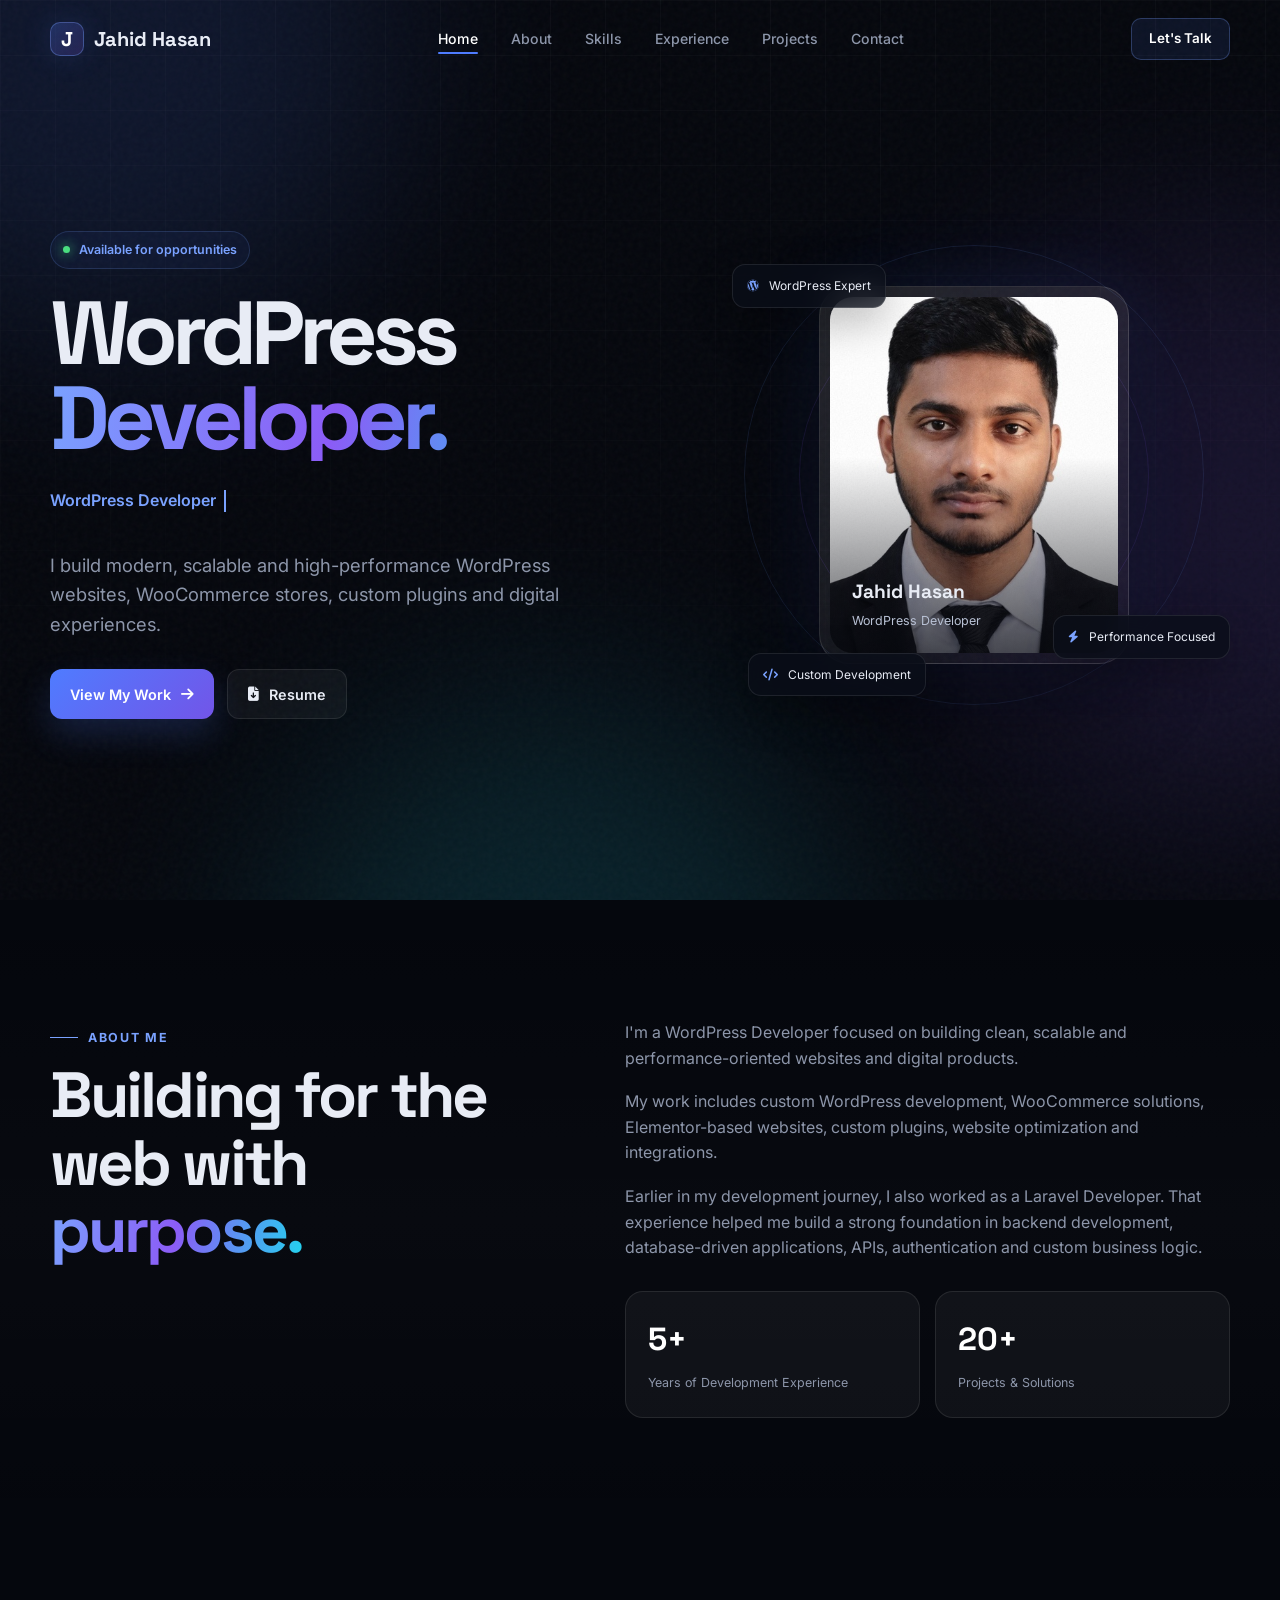
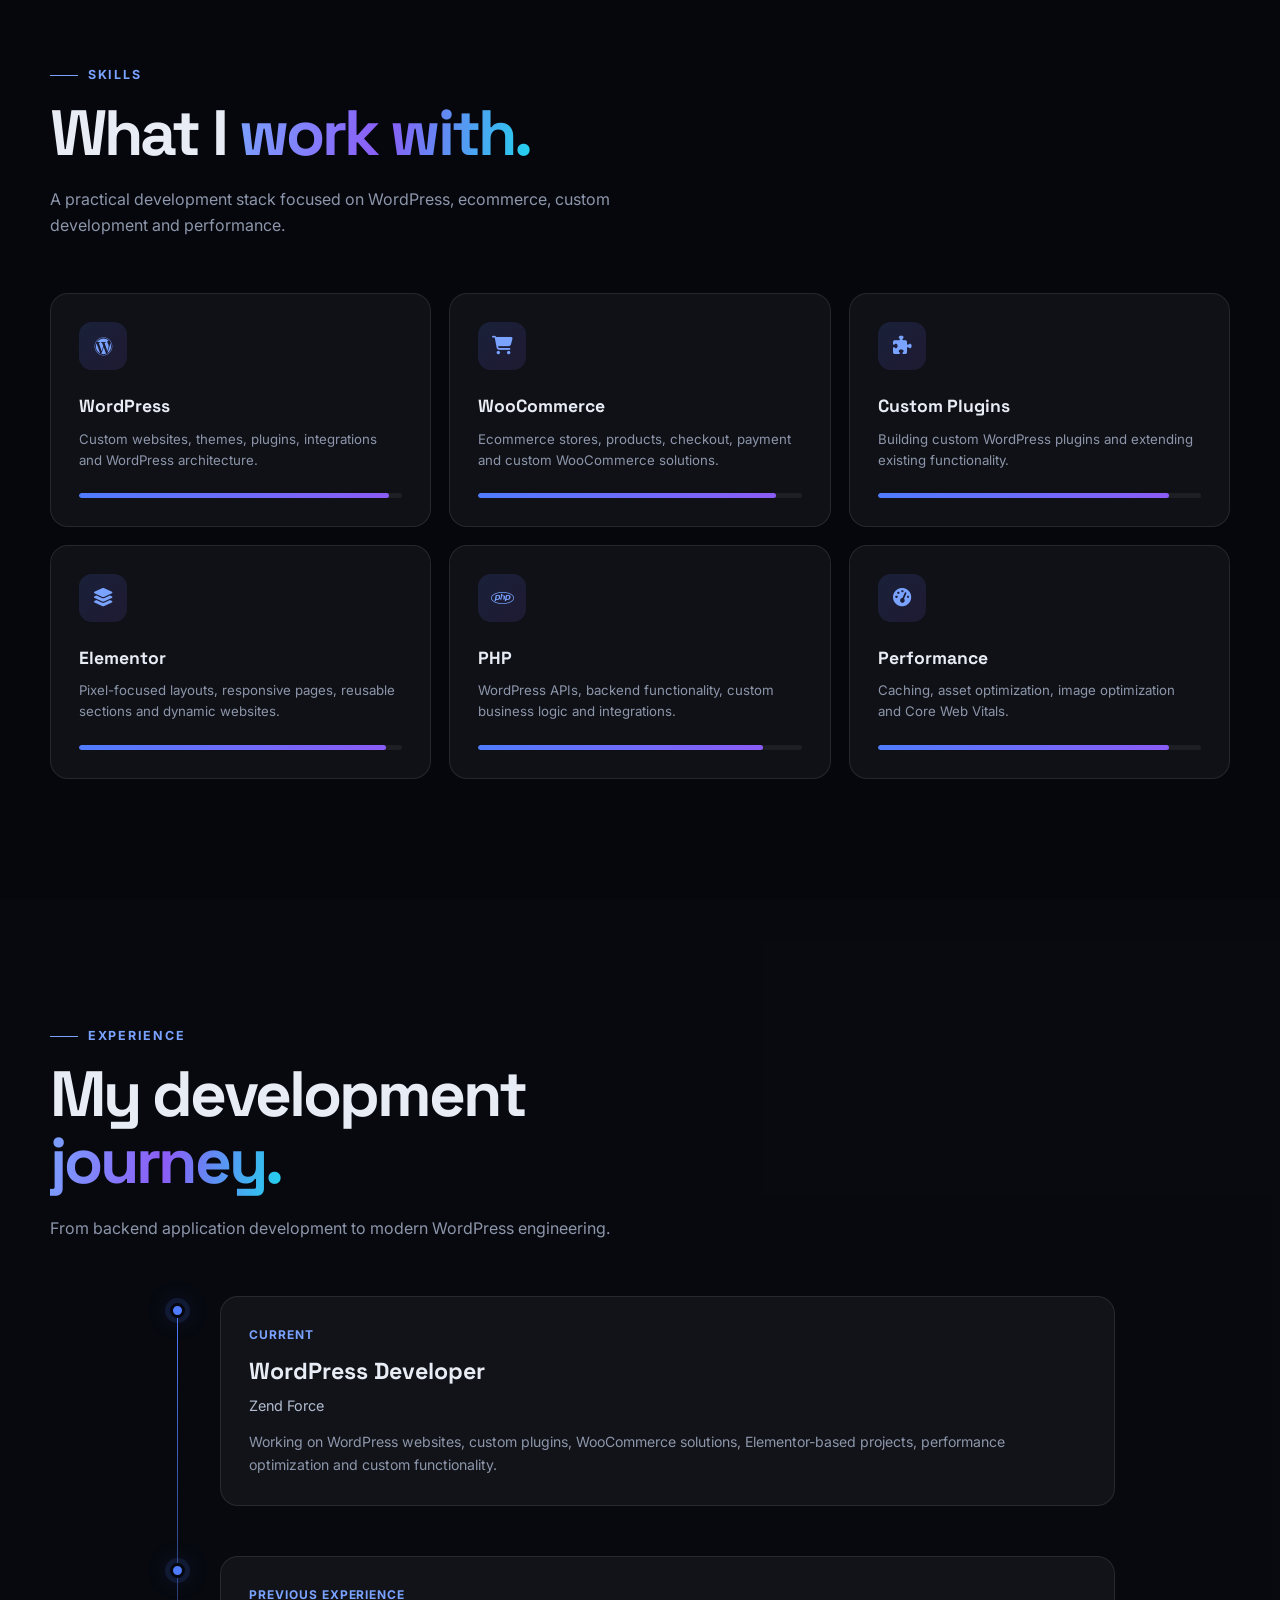
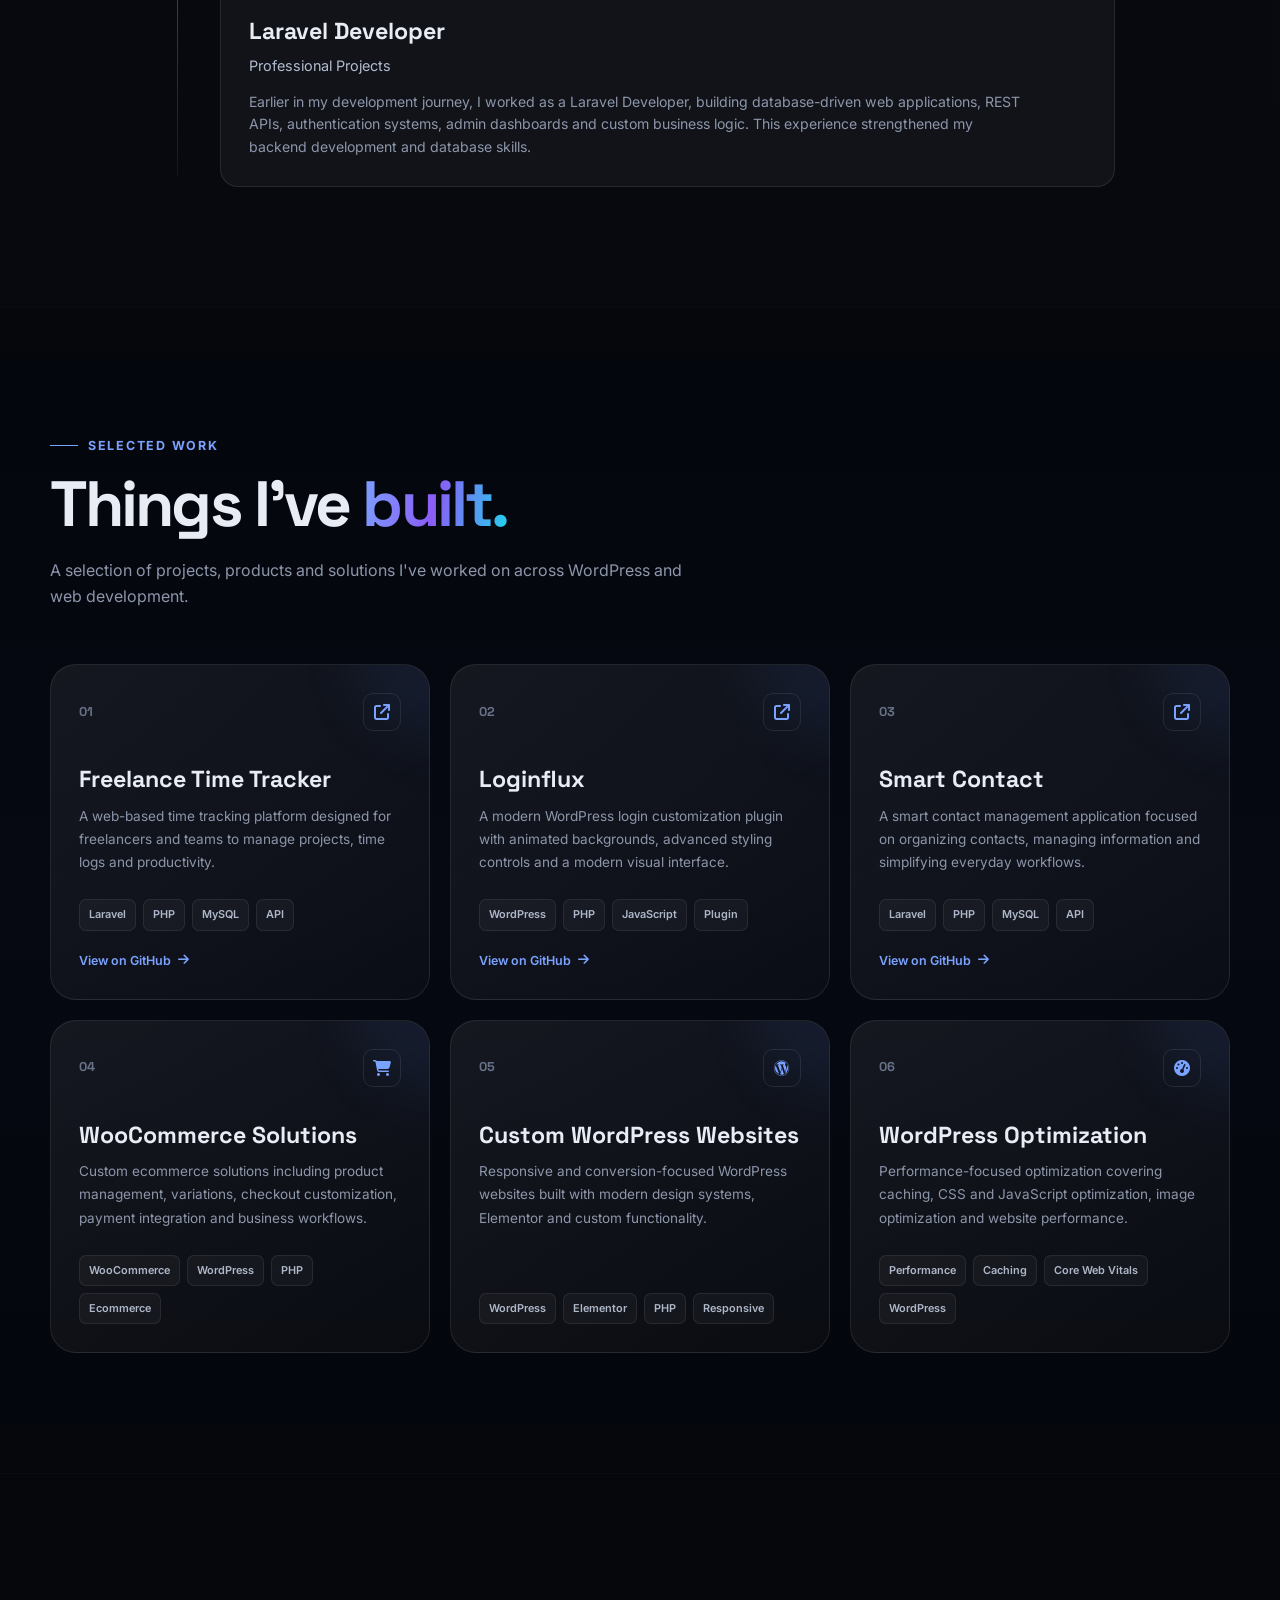
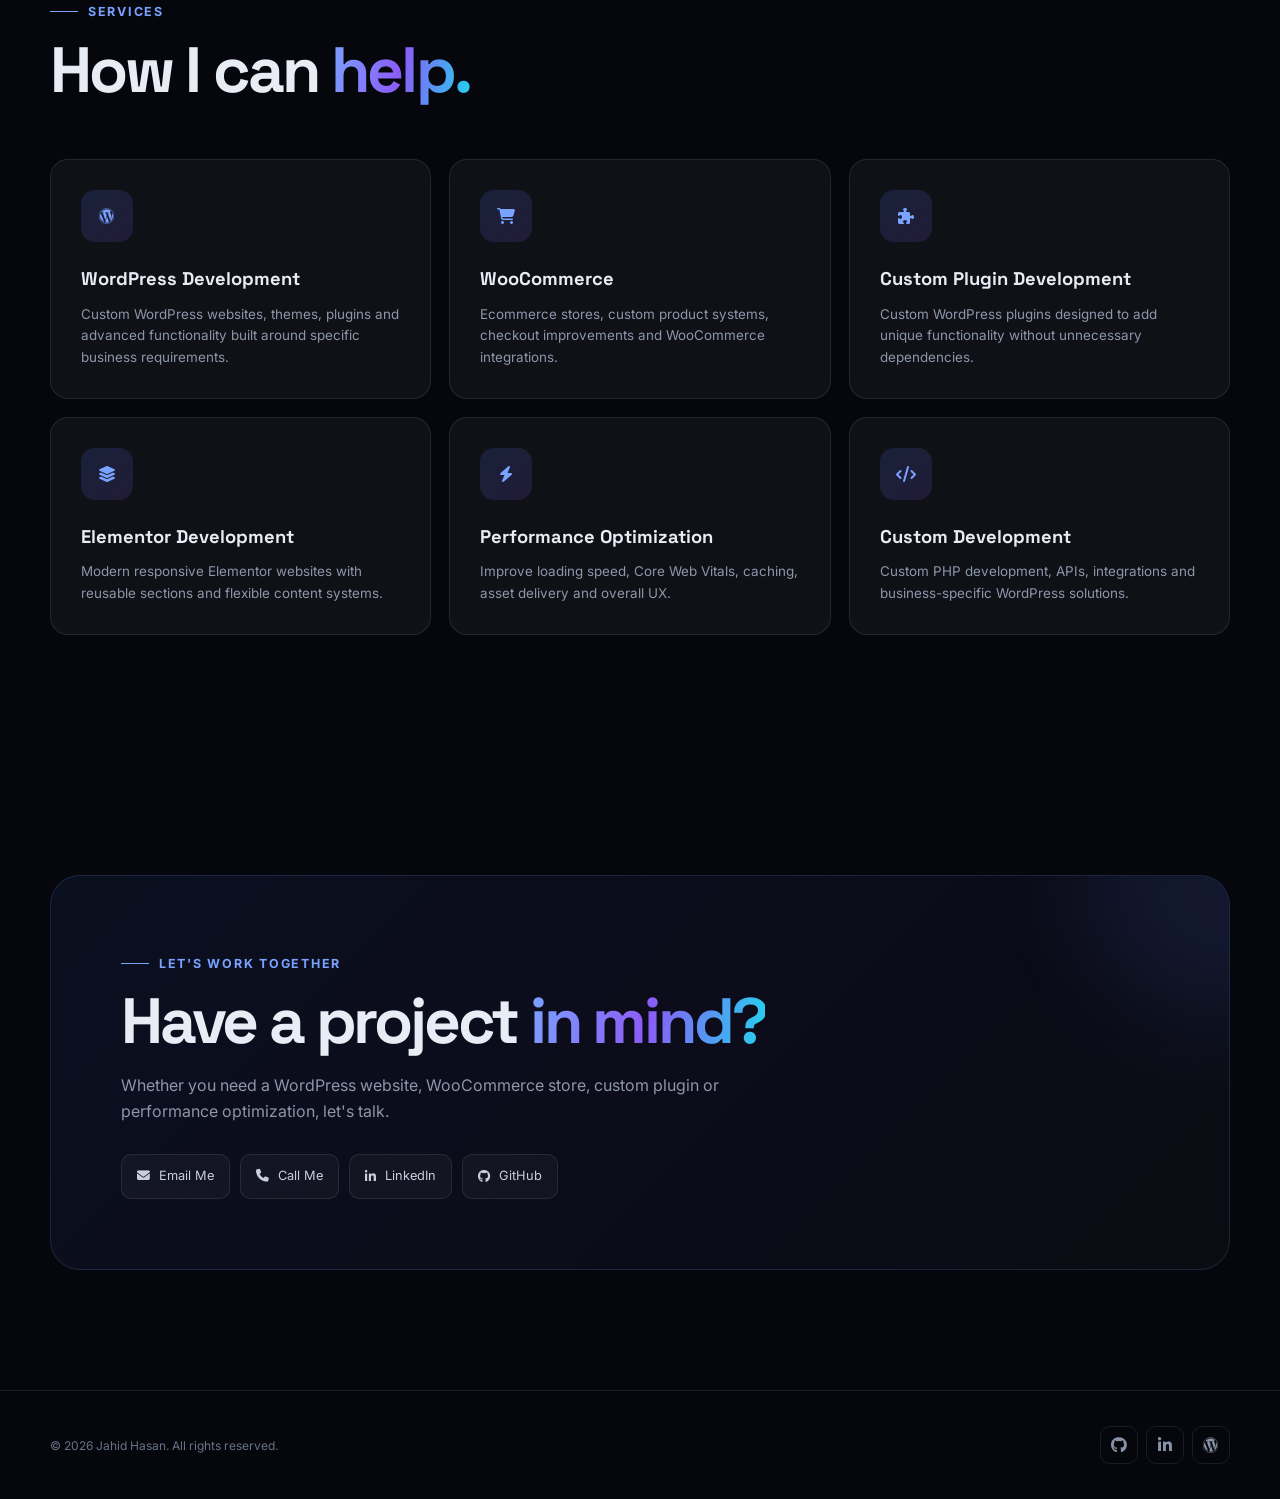
==== index.html @ 6012b03b "design changed" ====
<!DOCTYPE html>
<html lang="en">
<head>
    <meta charset="UTF-8">
    <meta name="viewport" content="width=device-width, initial-scale=1.0">

    <title>Jahid Hasan — WordPress Developer</title>

    <meta
        name="description"
        content="Jahid Hasan is a WordPress Developer specializing in custom WordPress websites, WooCommerce, Elementor, custom plugins and website performance."
    >

    <link rel="preconnect" href="https://fonts.googleapis.com">
    <link rel="preconnect" href="https://fonts.gstatic.com" crossorigin>

    <link
        href="https://fonts.googleapis.com/css2?family=Inter:wght@400;500;600;700;800&family=Space+Grotesk:wght@400;500;600;700&display=swap"
        rel="stylesheet"
    >

    <link
        rel="stylesheet"
        href="https://cdnjs.cloudflare.com/ajax/libs/font-awesome/6.6.0/css/all.min.css"
    >

    <style>
        /* =========================================================
           ROOT
        ========================================================= */

        :root {
            --bg: #05070d;
            --bg-soft: #080c16;

            --surface: rgba(255, 255, 255, 0.045);
            --surface-2: rgba(255, 255, 255, 0.07);

            --blue: #4f7cff;
            --blue-light: #7aa2ff;
            --purple: #8b5cf6;
            --cyan: #22d3ee;

            --white: #ffffff;
            --text: #e8ecf5;
            --muted: #8d96aa;

            --border: rgba(255, 255, 255, 0.09);

            --container: 1180px;

            --radius-sm: 12px;
            --radius-md: 18px;
            --radius-lg: 26px;

            --shadow:
                0 25px 70px rgba(0, 0, 0, 0.35);

            --transition:
                0.35s cubic-bezier(0.2, 0.8, 0.2, 1);
        }

        /* =========================================================
           RESET
        ========================================================= */

        * {
            margin: 0;
            padding: 0;
            box-sizing: border-box;
        }

        html {
            scroll-behavior: smooth;
            scroll-padding-top: 90px;
        }

        body {
            font-family: "Inter", sans-serif;
            color: var(--text);
            background: var(--bg);
            overflow-x: hidden;
            line-height: 1.6;
        }

        body.menu-open {
            overflow: hidden;
        }

        img {
            display: block;
            max-width: 100%;
        }

        a {
            color: inherit;
            text-decoration: none;
        }

        button,
        a {
            -webkit-tap-highlight-color: transparent;
        }

        button {
            font: inherit;
        }

        ::selection {
            background: var(--blue);
            color: #fff;
        }

        /* =========================================================
           GLOBAL
        ========================================================= */

        .container {
            width: min(var(--container), calc(100% - 40px));
            margin-inline: auto;
        }

        section {
            position: relative;
            overflow: hidden;
        }

        .section-padding {
            padding: 120px 0;
        }

        .section-header {
            max-width: 700px;
            margin-bottom: 55px;
        }

        .section-kicker {
            display: inline-flex;
            align-items: center;
            gap: 10px;

            margin-bottom: 15px;

            color: var(--blue-light);

            font-size: 0.78rem;
            font-weight: 700;
            letter-spacing: 0.14em;
            text-transform: uppercase;
        }

        .section-kicker::before {
            content: "";
            width: 28px;
            height: 1px;
            background: currentColor;
        }

        .section-title {
            font-family: "Space Grotesk", sans-serif;

            font-size: clamp(2.2rem, 5vw, 4rem);
            line-height: 1.05;

            letter-spacing: -0.045em;

            margin-bottom: 20px;
        }

        .section-description {
            color: var(--muted);
            font-size: 1rem;
            max-width: 650px;
        }

        .gradient-text {
            background:
                linear-gradient(
                    100deg,
                    var(--blue-light),
                    var(--purple),
                    var(--cyan)
                );

            -webkit-background-clip: text;
            background-clip: text;

            color: transparent;
        }

        /* =========================================================
           BACKGROUND
        ========================================================= */

        .background {
            position: fixed;
            inset: 0;
            z-index: -10;
            pointer-events: none;
            overflow: hidden;
        }

        .grid-bg {
            position: absolute;
            inset: 0;

            background-image:
                linear-gradient(
                    rgba(255,255,255,0.025) 1px,
                    transparent 1px
                ),
                linear-gradient(
                    90deg,
                    rgba(255,255,255,0.025) 1px,
                    transparent 1px
                );

            background-size: 55px 55px;

            mask-image:
                linear-gradient(
                    to bottom,
                    black,
                    transparent 90%
                );
        }

        .noise {
            position: absolute;
            inset: 0;

            opacity: 0.035;

            background-image:
                url("data:image/svg+xml,%3Csvg viewBox='0 0 200 200' xmlns='http://www.w3.org/2000/svg'%3E%3Cfilter id='n'%3E%3CfeTurbulence type='fractalNoise' baseFrequency='.9' numOctaves='4' stitchTiles='stitch'/%3E%3C/filter%3E%3Crect width='100%25' height='100%25' filter='url(%23n)'/%3E%3C/svg%3E");
        }

        .glow {
            position: absolute;

            width: 600px;
            height: 600px;

            border-radius: 50%;

            filter: blur(100px);

            opacity: 0.12;

            animation: glowMove 15s ease-in-out infinite alternate;
        }

        .glow-1 {
            top: -250px;
            left: -200px;
            background: var(--blue);
        }

        .glow-2 {
            right: -250px;
            top: 25%;
            background: var(--purple);
            animation-delay: -5s;
        }

        .glow-3 {
            left: 20%;
            bottom: -400px;
            background: var(--cyan);
            animation-delay: -9s;
        }

        @keyframes glowMove {
            from {
                transform: translate3d(0, 0, 0) scale(1);
            }

            to {
                transform: translate3d(50px, -40px, 0) scale(1.12);
            }
        }

        /* =========================================================
           SCROLL PROGRESS
        ========================================================= */

        .scroll-progress {
            position: fixed;
            top: 0;
            left: 0;

            width: 0;
            height: 3px;

            z-index: 9999;

            background:
                linear-gradient(
                    90deg,
                    var(--blue),
                    var(--purple),
                    var(--cyan)
                );
        }

        /* =========================================================
           HEADER
        ========================================================= */

        .header {
            position: fixed;
            top: 0;
            left: 0;
            right: 0;

            z-index: 1000;

            border-bottom: 1px solid transparent;

            transition: var(--transition);
        }

        .header.scrolled {
            background: rgba(5, 7, 13, 0.78);
            backdrop-filter: blur(18px);
            -webkit-backdrop-filter: blur(18px);

            border-color: var(--border);
        }

        .nav {
            height: 78px;

            display: flex;
            align-items: center;
            justify-content: space-between;

            gap: 30px;
        }

        .logo {
            display: inline-flex;
            align-items: center;
            gap: 10px;

            font-family: "Space Grotesk", sans-serif;

            font-size: 1.25rem;
            font-weight: 700;

            white-space: nowrap;
        }

        .logo-mark {
            width: 34px;
            height: 34px;

            display: grid;
            place-items: center;

            border: 1px solid rgba(122, 162, 255, 0.35);

            border-radius: 10px;

            color: white;

            background:
                linear-gradient(
                    135deg,
                    rgba(79, 124, 255, 0.25),
                    rgba(139, 92, 246, 0.18)
                );

            box-shadow:
                0 0 30px rgba(79, 124, 255, 0.15);
        }

        .nav-links {
            display: flex;
            align-items: center;
            gap: 7px;

            list-style: none;
        }

        .nav-links a {
            position: relative;

            padding: 9px 13px;

            color: var(--muted);

            font-size: 0.88rem;
            font-weight: 500;

            transition: var(--transition);
        }

        .nav-links a:hover,
        .nav-links a.active {
            color: var(--white);
        }

        .nav-links a::after {
            content: "";

            position: absolute;

            left: 13px;
            right: 13px;
            bottom: 2px;

            height: 2px;

            border-radius: 999px;

            background: var(--blue);

            transform: scaleX(0);
            transform-origin: center;

            transition: var(--transition);
        }

        .nav-links a:hover::after,
        .nav-links a.active::after {
            transform: scaleX(1);
        }

        .nav-cta {
            display: inline-flex;
            align-items: center;
            justify-content: center;

            min-height: 42px;
            padding: 0 17px;

            border: 1px solid rgba(122, 162, 255, 0.28);
            border-radius: 10px;

            background: rgba(79, 124, 255, 0.1);

            color: white;

            font-size: 0.84rem;
            font-weight: 600;

            transition: var(--transition);
        }

        .nav-cta:hover {
            background: var(--blue);
            border-color: var(--blue);

            transform: translateY(-2px);

            box-shadow:
                0 10px 30px rgba(79, 124, 255, 0.25);
        }

        .menu-toggle {
            display: none;

            width: 44px;
            height: 44px;

            align-items: center;
            justify-content: center;

            border: 1px solid var(--border);
            border-radius: 12px;

            background: var(--surface);

            color: white;

            cursor: pointer;
        }

        /* =========================================================
           HERO
        ========================================================= */

        .hero {
            min-height: 100svh;

            display: flex;
            align-items: center;

            padding: 140px 0 90px;
        }

        .hero-grid {
            display: grid;

            grid-template-columns:
                minmax(0, 1.05fr)
                minmax(380px, 0.95fr);

            align-items: center;

            gap: clamp(50px, 8vw, 100px);
        }

        .hero-content {
            min-width: 0;
        }

        .eyebrow {
            display: inline-flex;
            align-items: center;
            gap: 9px;

            padding: 8px 12px;

            border: 1px solid rgba(122, 162, 255, 0.18);
            border-radius: 999px;

            background: rgba(79, 124, 255, 0.06);

            color: var(--blue-light);

            font-size: 0.78rem;
            font-weight: 600;

            margin-bottom: 22px;
        }

        .eyebrow-dot {
            width: 7px;
            height: 7px;

            border-radius: 50%;

            background: #4ade80;

            box-shadow:
                0 0 12px #4ade80;

            animation: pulseDot 2s infinite;
        }

        @keyframes pulseDot {
            0%, 100% {
                opacity: 1;
                transform: scale(1);
            }

            50% {
                opacity: 0.5;
                transform: scale(0.75);
            }
        }

        .hero-title {
            font-family: "Space Grotesk", sans-serif;

            font-size: clamp(3.3rem, 7vw, 6.7rem);

            line-height: 0.95;

            letter-spacing: -0.065em;

            max-width: 800px;

            margin-bottom: 25px;
        }

        .hero-title span {
            display: block;
        }

        .hero-subtitle {
            max-width: 650px;

            color: var(--muted);

            font-size: clamp(1rem, 2vw, 1.15rem);

            margin-bottom: 30px;
        }

        .typing-line {
            min-height: 30px;

            display: flex;
            align-items: center;
            gap: 8px;

            color: var(--blue-light);

            font-weight: 600;

            margin-bottom: 35px;
        }

        .typing-cursor {
            width: 2px;
            height: 22px;

            background: var(--blue-light);

            animation: blink 0.9s infinite;
        }

        @keyframes blink {
            50% {
                opacity: 0;
            }
        }

        .hero-buttons {
            display: flex;
            flex-wrap: wrap;
            gap: 13px;
        }

        .btn {
            min-height: 50px;

            display: inline-flex;
            align-items: center;
            justify-content: center;
            gap: 10px;

            padding: 0 20px;

            border-radius: 12px;

            font-size: 0.9rem;
            font-weight: 600;

            transition: var(--transition);
        }

        .btn-primary {
            color: white;

            background:
                linear-gradient(
                    135deg,
                    var(--blue),
                    #7255e8
                );

            box-shadow:
                0 15px 35px rgba(79, 124, 255, 0.2);
        }

        .btn-primary:hover {
            transform: translateY(-3px);

            box-shadow:
                0 20px 45px rgba(79, 124, 255, 0.3);
        }

        .btn-secondary {
            border: 1px solid var(--border);

            background: var(--surface);

            color: var(--text);
        }

        .btn-secondary:hover {
            background: var(--surface-2);
            border-color: rgba(255, 255, 255, 0.16);

            transform: translateY(-3px);
        }

        /* =========================================================
           HERO VISUAL
        ========================================================= */

        .hero-visual {
            position: relative;

            min-width: 0;

            min-height: 540px;

            display: grid;
            place-items: center;
        }

        .orbit {
            position: absolute;

            border: 1px solid rgba(122, 162, 255, 0.11);

            border-radius: 50%;

            pointer-events: none;
        }

        .orbit-1 {
            width: 460px;
            height: 460px;

            animation: rotate 22s linear infinite;
        }

        .orbit-2 {
            width: 350px;
            height: 350px;

            border-color: rgba(139, 92, 246, 0.13);

            animation: rotateReverse 17s linear infinite;
        }

        .orbit-3 {
            width: 260px;
            height: 260px;

            border-color: rgba(34, 211, 238, 0.12);

            animation: rotate 12s linear infinite;
        }

        @keyframes rotate {
            to {
                transform: rotate(360deg);
            }
        }

        @keyframes rotateReverse {
            to {
                transform: rotate(-360deg);
            }
        }

        .profile-card {
            position: relative;
            z-index: 3;

            width: min(310px, 65vw);
            aspect-ratio: 0.82;

            padding: 10px;

            border: 1px solid rgba(255, 255, 255, 0.12);
            border-radius: 30px;

            background:
                linear-gradient(
                    145deg,
                    rgba(255,255,255,0.12),
                    rgba(255,255,255,0.025)
                );

            box-shadow:
                0 35px 80px rgba(0,0,0,0.45),
                0 0 80px rgba(79,124,255,0.13);

            transform-style: preserve-3d;

            transition: transform 0.2s ease;
        }

        .profile-inner {
            position: relative;

            width: 100%;
            height: 100%;

            overflow: hidden;

            border-radius: 23px;

            background: #111827;
        }

        .profile-inner::after {
            content: "";

            position: absolute;
            inset: 0;

            background:
                linear-gradient(
                    to top,
                    rgba(5,7,13,0.7),
                    transparent 55%
                );
        }

        .profile-inner img {
            width: 100%;
            height: 100%;

            object-fit: cover;

            object-position: center;
        }

        .profile-label {
            position: absolute;
            left: 22px;
            right: 22px;
            bottom: 20px;

            z-index: 4;
        }

        .profile-label strong {
            display: block;

            font-family: "Space Grotesk", sans-serif;

            font-size: 1.2rem;
        }

        .profile-label span {
            color: #b8c1d4;

            font-size: 0.78rem;
        }

        .floating-card {
            position: absolute;
            z-index: 5;

            display: flex;
            align-items: center;
            gap: 10px;

            padding: 11px 14px;

            border: 1px solid var(--border);
            border-radius: 13px;

            background:
                rgba(10, 14, 25, 0.75);

            backdrop-filter: blur(15px);
            -webkit-backdrop-filter: blur(15px);

            box-shadow:
                0 15px 40px rgba(0,0,0,0.25);

            font-size: 0.75rem;

            animation: floating 4s ease-in-out infinite;
        }

        .floating-card i {
            color: var(--blue-light);
        }

        .floating-card.one {
            top: 11%;
            left: 3%;
        }

        .floating-card.two {
            right: 0;
            bottom: 16%;

            animation-delay: -1.5s;
        }

        .floating-card.three {
            left: 6%;
            bottom: 9%;

            animation-delay: -2.5s;
        }

        @keyframes floating {
            0%, 100% {
                transform: translateY(0);
            }

            50% {
                transform: translateY(-9px);
            }
        }

        /* =========================================================
           ABOUT
        ========================================================= */

        .about {
            padding: 120px 0;

            background:
                linear-gradient(
                    to bottom,
                    transparent,
                    rgba(255,255,255,0.015),
                    transparent
                );
        }

        .about-grid {
            display: grid;

            grid-template-columns:
                minmax(0, 0.9fr)
                minmax(0, 1.1fr);

            gap: 80px;

            align-items: start;
        }

        .about-copy {
            color: var(--muted);

            font-size: 1rem;
        }

        .about-copy p + p {
            margin-top: 18px;
        }

        .about-highlight {
            display: grid;

            grid-template-columns: repeat(2, minmax(0, 1fr));

            gap: 15px;

            margin-top: 30px;
        }

        .highlight {
            padding: 22px;

            border: 1px solid var(--border);
            border-radius: var(--radius-md);

            background: var(--surface);

            transition: var(--transition);
        }

        .highlight:hover {
            transform: translateY(-5px);

            border-color:
                rgba(122, 162, 255, 0.22);

            background: var(--surface-2);
        }

        .highlight-number {
            display: block;

            font-family: "Space Grotesk", sans-serif;

            font-size: 2rem;
            font-weight: 700;

            color: white;

            margin-bottom: 4px;
        }

        .highlight-text {
            color: var(--muted);
            font-size: 0.78rem;
        }

        /* =========================================================
           SKILLS
        ========================================================= */

        .skills {
            padding: 120px 0;
        }

        .skills-grid {
            display: grid;

            grid-template-columns:
                repeat(3, minmax(0, 1fr));

            gap: 18px;
        }

        .skill-card {
            padding: 28px;

            border: 1px solid var(--border);
            border-radius: var(--radius-md);

            background: var(--surface);

            transition: var(--transition);
        }

        .skill-card:hover {
            transform: translateY(-7px);

            border-color:
                rgba(122, 162, 255, 0.2);

            background: var(--surface-2);

            box-shadow:
                var(--shadow);
        }

        .skill-icon {
            width: 48px;
            height: 48px;

            display: grid;
            place-items: center;

            margin-bottom: 22px;

            border-radius: 13px;

            background:
                linear-gradient(
                    135deg,
                    rgba(79,124,255,0.15),
                    rgba(139,92,246,0.12)
                );

            color: var(--blue-light);

            font-size: 1.15rem;
        }

        .skill-card h3 {
            font-family: "Space Grotesk", sans-serif;

            font-size: 1.1rem;

            margin-bottom: 8px;
        }

        .skill-card p {
            color: var(--muted);

            font-size: 0.83rem;

            margin-bottom: 22px;
        }

        .skill-bar {
            height: 5px;

            overflow: hidden;

            border-radius: 999px;

            background: rgba(255,255,255,0.06);
        }

        .skill-progress {
            width: 0;

            height: 100%;

            border-radius: inherit;

            background:
                linear-gradient(
                    90deg,
                    var(--blue),
                    var(--purple)
                );

            transition: width 1.2s ease;
        }

        /* =========================================================
           EXPERIENCE
        ========================================================= */

        .experience {
            padding: 120px 0;

            background:
                rgba(255,255,255,0.012);
        }

        .timeline {
            position: relative;

            max-width: 950px;

            margin-inline: auto;
        }

        .timeline::before {
            content: "";

            position: absolute;

            left: 12px;
            top: 10px;
            bottom: 10px;

            width: 1px;

            background:
                linear-gradient(
                    to bottom,
                    var(--blue),
                    rgba(255,255,255,0.05)
                );
        }

        .timeline-item {
            position: relative;

            padding-left: 55px;

            padding-bottom: 50px;
        }

        .timeline-item:last-child {
            padding-bottom: 0;
        }

        .timeline-dot {
            position: absolute;

            left: 5px;
            top: 7px;

            width: 15px;
            height: 15px;

            border: 3px solid var(--bg);

            border-radius: 50%;

            background: var(--blue);

            box-shadow:
                0 0 0 5px rgba(79,124,255,0.12),
                0 0 25px rgba(79,124,255,0.3);
        }

        .timeline-card {
            padding: 28px;

            border: 1px solid var(--border);
            border-radius: var(--radius-md);

            background: var(--surface);

            transition: var(--transition);
        }

        .timeline-card:hover {
            transform: translateX(5px);

            border-color:
                rgba(122,162,255,0.2);
        }

        .timeline-meta {
            display: flex;
            flex-wrap: wrap;

            align-items: center;
            gap: 9px;

            margin-bottom: 9px;

            color: var(--blue-light);

            font-size: 0.75rem;
            font-weight: 700;

            text-transform: uppercase;
            letter-spacing: 0.08em;
        }

        .timeline-card h3 {
            font-family: "Space Grotesk", sans-serif;

            font-size: 1.45rem;

            margin-bottom: 4px;
        }

        .timeline-company {
            color: #b3bdd0;

            font-size: 0.9rem;

            margin-bottom: 14px;
        }

        .timeline-card p {
            color: var(--muted);

            font-size: 0.88rem;

            max-width: 780px;
        }

        /* =========================================================
           PROJECTS
           FIXED SECTION STRUCTURE + PADDING
        ========================================================= */

        .projects {
            padding: 120px 0;

            background:
                linear-gradient(
                    to bottom,
                    transparent,
                    rgba(79,124,255,0.025),
                    transparent
                );

            border-top: 1px solid rgba(255,255,255,0.025);
            border-bottom: 1px solid rgba(255,255,255,0.025);
        }

        .projects-grid {
            display: grid;

            grid-template-columns:
                repeat(3, minmax(0, 1fr));

            gap: 20px;

            width: 100%;

            margin: 0;
        }

        .project-card {
            position: relative;

            min-width: 0;

            min-height: 330px;

            display: flex;
            flex-direction: column;

            padding: 28px;

            border: 1px solid var(--border);
            border-radius: var(--radius-lg);

            background:
                linear-gradient(
                    145deg,
                    rgba(255,255,255,0.065),
                    rgba(255,255,255,0.025)
                );

            overflow: hidden;

            transition:
                transform var(--transition),
                border-color var(--transition),
                box-shadow var(--transition);
        }

        .project-card::before {
            content: "";

            position: absolute;

            width: 180px;
            height: 180px;

            right: -100px;
            top: -100px;

            border-radius: 50%;

            background: var(--blue);

            opacity: 0.08;

            filter: blur(30px);

            transition: var(--transition);
        }

        .project-card:hover {
            transform: translateY(-8px);

            border-color:
                rgba(122,162,255,0.25);

            box-shadow:
                0 25px 60px rgba(0,0,0,0.25);
        }

        .project-card:hover::before {
            opacity: 0.15;
        }

        .project-top {
            position: relative;
            z-index: 1;

            display: flex;
            align-items: center;
            justify-content: space-between;

            margin-bottom: 35px;
        }

        .project-number {
            color: #68738a;

            font-family: "Space Grotesk", sans-serif;

            font-size: 0.8rem;
            font-weight: 700;
        }

        .project-arrow {
            width: 38px;
            height: 38px;

            display: grid;
            place-items: center;

            border: 1px solid var(--border);
            border-radius: 10px;

            color: var(--blue-light);

            transition: var(--transition);
        }

        .project-card:hover .project-arrow {
            background: var(--blue);
            border-color: var(--blue);

            color: white;

            transform: rotate(5deg);
        }

        .project-card h3 {
            position: relative;
            z-index: 1;

            font-family: "Space Grotesk", sans-serif;

            font-size: 1.45rem;

            line-height: 1.15;

            margin-bottom: 12px;
        }

        .project-card p {
            position: relative;
            z-index: 1;

            color: var(--muted);

            font-size: 0.85rem;

            line-height: 1.7;

            margin-bottom: 25px;
        }

        .project-tags {
            position: relative;
            z-index: 1;

            display: flex;
            flex-wrap: wrap;

            gap: 7px;

            margin-top: auto;
        }

        .project-tag {
            padding: 6px 9px;

            border: 1px solid rgba(255,255,255,0.08);
            border-radius: 7px;

            color: #aeb8ca;

            background: rgba(255,255,255,0.035);

            font-size: 0.68rem;
            font-weight: 600;
        }

        .project-link {
            position: relative;
            z-index: 1;

            display: inline-flex;
            align-items: center;
            gap: 7px;

            margin-top: 20px;

            color: var(--blue-light);

            font-size: 0.78rem;
            font-weight: 600;

            transition: var(--transition);
        }

        .project-link:hover {
            color: white;
            gap: 10px;
        }

        /* =========================================================
           SERVICES
        ========================================================= */

        .services {
            padding: 120px 0;
        }

        .services-grid {
            display: grid;

            grid-template-columns:
                repeat(3, minmax(0, 1fr));

            gap: 18px;
        }

        .service-card {
            padding: 30px;

            border: 1px solid var(--border);
            border-radius: var(--radius-md);

            background: var(--surface);

            transition: var(--transition);
        }

        .service-card:hover {
            transform: translateY(-7px);

            border-color:
                rgba(122,162,255,0.2);

            background: var(--surface-2);
        }

        .service-icon {
            width: 52px;
            height: 52px;

            display: grid;
            place-items: center;

            margin-bottom: 22px;

            border-radius: 14px;

            background:
                linear-gradient(
                    135deg,
                    rgba(79,124,255,0.15),
                    rgba(139,92,246,0.14)
                );

            color: var(--blue-light);
        }

        .service-card h3 {
            font-family: "Space Grotesk", sans-serif;

            font-size: 1.15rem;

            margin-bottom: 10px;
        }

        .service-card p {
            color: var(--muted);

            font-size: 0.84rem;
        }

        /* =========================================================
           CONTACT
        ========================================================= */

        .contact {
            padding: 120px 0;
        }

        .contact-box {
            position: relative;

            padding: clamp(35px, 7vw, 70px);

            border: 1px solid rgba(122,162,255,0.16);
            border-radius: 30px;

            overflow: hidden;

            background:
                linear-gradient(
                    135deg,
                    rgba(79,124,255,0.08),
                    rgba(139,92,246,0.06),
                    rgba(255,255,255,0.025)
                );
        }

        .contact-box::before {
            content: "";

            position: absolute;

            width: 300px;
            height: 300px;

            right: -150px;
            top: -150px;

            border-radius: 50%;

            background: var(--blue);

            opacity: 0.1;

            filter: blur(50px);
        }

        .contact-content {
            position: relative;
            z-index: 2;

            max-width: 750px;
        }

        .contact-title {
            font-family: "Space Grotesk", sans-serif;

            font-size: clamp(2.4rem, 5vw, 4.6rem);

            line-height: 1;

            letter-spacing: -0.05em;

            margin-bottom: 20px;
        }

        .contact-text {
            color: var(--muted);

            max-width: 650px;

            margin-bottom: 30px;
        }

        .contact-links {
            display: flex;
            flex-wrap: wrap;

            gap: 10px;
        }

        .contact-link {
            display: inline-flex;
            align-items: center;
            gap: 9px;

            min-height: 45px;

            padding: 0 15px;

            border: 1px solid var(--border);
            border-radius: 10px;

            background: rgba(255,255,255,0.035);

            color: #c8cfdd;

            font-size: 0.8rem;

            transition: var(--transition);
        }

        .contact-link:hover {
            color: white;

            border-color:
                rgba(122,162,255,0.25);

            background:
                rgba(79,124,255,0.08);

            transform: translateY(-2px);
        }

        /* =========================================================
           FOOTER
        ========================================================= */

        .footer {
            padding: 35px 0;

            border-top: 1px solid var(--border);
        }

        .footer-inner {
            display: flex;
            align-items: center;
            justify-content: space-between;

            gap: 20px;
        }

        .footer-copy {
            color: #697388;

            font-size: 0.75rem;
        }

        .social-links {
            display: flex;
            align-items: center;
            gap: 8px;
        }

        .social-link {
            width: 38px;
            height: 38px;

            display: grid;
            place-items: center;

            border: 1px solid var(--border);
            border-radius: 10px;

            color: #8993a7;

            transition: var(--transition);
        }

        .social-link:hover {
            color: white;

            border-color:
                rgba(122,162,255,0.25);

            background: var(--surface-2);

            transform: translateY(-3px);
        }

        /* =========================================================
           REVEAL
        ========================================================= */

        .reveal {
            opacity: 0;

            transform: translateY(25px);

            transition:
                opacity 0.8s ease,
                transform 0.8s ease;
        }

        .reveal.visible {
            opacity: 1;

            transform: translateY(0);
        }

        /* =========================================================
           RESPONSIVE — LARGE TABLET
        ========================================================= */

        @media (max-width: 1100px) {

            .hero-grid {
                grid-template-columns:
                    minmax(0, 1fr)
                    minmax(330px, 0.8fr);

                gap: 45px;
            }

            .hero-title {
                font-size: clamp(3.2rem, 7vw, 5.5rem);
            }

            .skills-grid,
            .projects-grid,
            .services-grid {
                grid-template-columns:
                    repeat(2, minmax(0, 1fr));
            }

            .about-grid {
                gap: 50px;
            }
        }

        /* =========================================================
           TABLET
        ========================================================= */

        @media (max-width: 900px) {

            .container {
                width: min(
                    var(--container),
                    calc(100% - 32px)
                );
            }

            .section-padding,
            .about,
            .skills,
            .experience,
            .projects,
            .services,
            .contact {
                padding-top: 90px;
                padding-bottom: 90px;
            }

            .nav-links {
                position: fixed;

                top: 78px;
                left: 16px;
                right: 16px;

                display: flex;
                flex-direction: column;
                align-items: stretch;

                padding: 15px;

                border: 1px solid var(--border);
                border-radius: 18px;

                background:
                    rgba(7, 10, 18, 0.96);

                backdrop-filter: blur(20px);
                -webkit-backdrop-filter: blur(20px);

                box-shadow:
                    0 25px 70px rgba(0,0,0,0.4);

                opacity: 0;
                visibility: hidden;

                transform:
                    translateY(-10px)
                    scale(0.98);

                transition: var(--transition);
            }

            .nav-links.open {
                opacity: 1;
                visibility: visible;

                transform:
                    translateY(0)
                    scale(1);
            }

            .nav-links a {
                display: block;

                padding: 13px 14px;

                border-radius: 10px;
            }

            .nav-links a:hover,
            .nav-links a.active {
                background: rgba(255,255,255,0.04);
            }

            .nav-links a::after {
                display: none;
            }

            .nav-cta {
                display: none;
            }

            .menu-toggle {
                display: flex;
            }

            .hero {
                padding-top: 125px;
            }

            .hero-grid {
                grid-template-columns: 1fr;

                text-align: center;
            }

            .hero-content {
                display: flex;
                flex-direction: column;
                align-items: center;
            }

            .hero-subtitle {
                margin-inline: auto;
            }

            .typing-line {
                justify-content: center;
            }

            .hero-visual {
                min-height: 480px;
            }

            .about-grid {
                grid-template-columns: 1fr;
            }

            .about-copy {
                max-width: 800px;
            }
        }

        /* =========================================================
           MOBILE
        ========================================================= */

        @media (max-width: 650px) {

            .container {
                width: min(
                    var(--container),
                    calc(100% - 28px)
                );
            }

            .nav {
                height: 70px;
            }

            .nav-links {
                top: 70px;
            }

            .section-padding,
            .about,
            .skills,
            .experience,
            .projects,
            .services,
            .contact {
                padding-top: 75px;
                padding-bottom: 75px;
            }

            .section-header {
                margin-bottom: 35px;
            }

            .section-title {
                font-size: clamp(2rem, 10vw, 3rem);
            }

            .hero {
                min-height: auto;

                padding:
                    110px 0
                    70px;
            }

            .hero-title {
                font-size:
                    clamp(
                        3rem,
                        16vw,
                        4.8rem
                    );
            }

            .hero-subtitle {
                font-size: 0.93rem;
            }

            .hero-buttons {
                width: 100%;

                flex-direction: column;
            }

            .btn {
                width: 100%;
            }

            .hero-visual {
                min-height: 390px;

                margin-top: 5px;
            }

            .orbit-1 {
                width: 350px;
                height: 350px;
            }

            .orbit-2 {
                width: 280px;
                height: 280px;
            }

            .orbit-3 {
                width: 215px;
                height: 215px;
            }

            .profile-card {
                width: min(270px, 72vw);

                border-radius: 24px;
            }

            .profile-inner {
                border-radius: 18px;
            }

            .floating-card {
                padding: 9px 11px;

                font-size: 0.67rem;
            }

            .floating-card.one {
                left: 0;
                top: 10%;
            }

            .floating-card.two {
                right: 0;
                bottom: 14%;
            }

            .floating-card.three {
                left: 2%;
                bottom: 4%;
            }

            .about-highlight {
                grid-template-columns: 1fr;
            }

            .skills-grid,
            .projects-grid,
            .services-grid {
                grid-template-columns: 1fr;
            }

            .skill-card,
            .project-card,
            .service-card,
            .timeline-card {
                padding: 23px;
            }

            .project-card {
                min-height: 300px;
            }

            .project-top {
                margin-bottom: 28px;
            }

            .timeline::before {
                left: 9px;
            }

            .timeline-item {
                padding-left: 38px;
            }

            .timeline-dot {
                left: 2px;
            }

            .timeline-card h3 {
                font-size: 1.25rem;
            }

            .contact-box {
                padding: 32px 23px;
                border-radius: 23px;
            }

            .contact-title {
                font-size: clamp(2.3rem, 13vw, 4rem);
            }

            .contact-links {
                flex-direction: column;
            }

            .contact-link {
                width: 100%;
            }

            .footer-inner {
                flex-direction: column;

                text-align: center;
            }
        }

        /* =========================================================
           SMALL MOBILE
        ========================================================= */

        @media (max-width: 400px) {

            .logo {
                font-size: 1.05rem;
            }

            .logo-mark {
                width: 31px;
                height: 31px;
            }

            .hero-title {
                font-size: 2.8rem;
            }

            .hero-visual {
                min-height: 340px;
            }

            .orbit-1 {
                width: 310px;
                height: 310px;
            }

            .orbit-2 {
                width: 245px;
                height: 245px;
            }

            .orbit-3 {
                width: 190px;
                height: 190px;
            }

            .profile-card {
                width: 235px;
            }

            .floating-card {
                display: none;
            }
        }

        /* =========================================================
           REDUCED MOTION
        ========================================================= */

        @media (prefers-reduced-motion: reduce) {

            html {
                scroll-behavior: auto;
            }

            *,
            *::before,
            *::after {
                animation-duration: 0.01ms !important;
                animation-iteration-count: 1 !important;
                transition-duration: 0.01ms !important;
            }

            .reveal {
                opacity: 1;
                transform: none;
            }
        }
    </style>
</head>

<body>

    <!-- =========================================================
         BACKGROUND
    ========================================================= -->

    <div class="background">
        <div class="grid-bg"></div>
        <div class="noise"></div>

        <div class="glow glow-1"></div>
        <div class="glow glow-2"></div>
        <div class="glow glow-3"></div>
    </div>

    <div class="scroll-progress" id="scrollProgress"></div>

    <!-- =========================================================
         HEADER
    ========================================================= -->

    <header class="header" id="header">

        <div class="container">

            <nav class="nav">

                <a href="#home" class="logo">

                    <span class="logo-mark">
                        J
                    </span>

                    Jahid Hasan

                </a>

                <ul class="nav-links" id="navLinks">

                    <li>
                        <a href="#home" class="nav-link active">
                            Home
                        </a>
                    </li>

                    <li>
                        <a href="#about" class="nav-link">
                            About
                        </a>
                    </li>

                    <li>
                        <a href="#skills" class="nav-link">
                            Skills
                        </a>
                    </li>

                    <li>
                        <a href="#experience" class="nav-link">
                            Experience
                        </a>
                    </li>

                    <li>
                        <a href="#projects" class="nav-link">
                            Projects
                        </a>
                    </li>

                    <li>
                        <a href="#contact" class="nav-link">
                            Contact
                        </a>
                    </li>

                </ul>

                <a
                    href="#contact"
                    class="nav-cta"
                >
                    Let's Talk
                </a>

                <button
                    class="menu-toggle"
                    id="menuToggle"
                    aria-label="Toggle navigation"
                    aria-expanded="false"
                >
                    <i class="fa-solid fa-bars"></i>
                </button>

            </nav>

        </div>

    </header>

    <main>

        <!-- =====================================================
             HERO
        ====================================================== -->

        <section class="hero" id="home">

            <div class="container">

                <div class="hero-grid">

                    <div class="hero-content reveal">

                        <div class="eyebrow">

                            <span class="eyebrow-dot"></span>

                            Available for opportunities

                        </div>

                        <h1 class="hero-title">

                            <span>
                                WordPress
                            </span>

                            <span class="gradient-text">
                                Developer.
                            </span>

                        </h1>

                        <div class="typing-line">

                            <span id="typingText">
                                WordPress Developer
                            </span>

                            <span class="typing-cursor"></span>

                        </div>

                        <p class="hero-subtitle">

                            I build modern, scalable and high-performance
                            WordPress websites, WooCommerce stores,
                            custom plugins and digital experiences.

                        </p>

                        <div class="hero-buttons">

                            <a
                                href="#projects"
                                class="btn btn-primary"
                            >
                                View My Work

                                <i class="fa-solid fa-arrow-right"></i>
                            </a>

                            <a
                                href="https://drive.google.com/file/d/1Gimc0JfNnDWEfmWPYc4JfLyL2Cyy6EC0/view"
                                target="_blank"
                                rel="noopener"
                                class="btn btn-secondary"
                            >
                                <i class="fa-solid fa-file-arrow-down"></i>

                                Resume

                            </a>

                        </div>

                    </div>

                    <!-- HERO VISUAL -->

                    <div class="hero-visual reveal">

                        <div class="orbit orbit-1"></div>
                        <div class="orbit orbit-2"></div>
                        <div class="orbit orbit-3"></div>

                        <div class="floating-card one">

                            <i class="fa-brands fa-wordpress"></i>

                            WordPress Expert

                        </div>

                        <div class="floating-card two">

                            <i class="fa-solid fa-bolt"></i>

                            Performance Focused

                        </div>

                        <div class="floating-card three">

                            <i class="fa-solid fa-code"></i>

                            Custom Development

                        </div>

                        <div
                            class="profile-card"
                            id="profileCard"
                        >

                            <div class="profile-inner">

                                <img
                                    src="passport_size_photo.jpg"
                                    alt="Jahid Hasan"
                                >

                                <div class="profile-label">

                                    <strong>
                                        Jahid Hasan
                                    </strong>

                                    <span>
                                        WordPress Developer
                                    </span>

                                </div>

                            </div>

                        </div>

                    </div>

                </div>

            </div>

        </section>

        <!-- =====================================================
             ABOUT
        ====================================================== -->

        <section class="about" id="about">

            <div class="container">

                <div class="about-grid">

                    <div class="section-header reveal">

                        <span class="section-kicker">
                            About Me
                        </span>

                        <h2 class="section-title">
                            Building for the web with
                            <span class="gradient-text">
                                purpose.
                            </span>
                        </h2>

                    </div>

                    <div class="about-copy reveal">

                        <p>
                            I'm a WordPress Developer focused on building
                            clean, scalable and performance-oriented
                            websites and digital products.
                        </p>

                        <p>
                            My work includes custom WordPress development,
                            WooCommerce solutions, Elementor-based websites,
                            custom plugins, website optimization and
                            integrations.
                        </p>

                        <p>
                            Earlier in my development journey, I also worked
                            as a Laravel Developer. That experience helped me
                            build a strong foundation in backend development,
                            database-driven applications, APIs,
                            authentication and custom business logic.
                        </p>

                        <div class="about-highlight">

                            <div class="highlight">

                                <span class="highlight-number">
                                    5+
                                </span>

                                <span class="highlight-text">
                                    Years of Development Experience
                                </span>

                            </div>

                            <div class="highlight">

                                <span class="highlight-number">
                                    20+
                                </span>

                                <span class="highlight-text">
                                    Projects & Solutions
                                </span>

                            </div>

                        </div>

                    </div>

                </div>

            </div>

        </section>

        <!-- =====================================================
             SKILLS
        ====================================================== -->

        <section class="skills" id="skills">

            <div class="container">

                <div class="section-header reveal">

                    <span class="section-kicker">
                        Skills
                    </span>

                    <h2 class="section-title">
                        What I
                        <span class="gradient-text">
                            work with.
                        </span>
                    </h2>

                    <p class="section-description">
                        A practical development stack focused on WordPress,
                        ecommerce, custom development and performance.
                    </p>

                </div>

                <div class="skills-grid">

                    <article class="skill-card reveal">

                        <div class="skill-icon">
                            <i class="fa-brands fa-wordpress"></i>
                        </div>

                        <h3>
                            WordPress
                        </h3>

                        <p>
                            Custom websites, themes, plugins,
                            integrations and WordPress architecture.
                        </p>

                        <div class="skill-bar">
                            <div
                                class="skill-progress"
                                data-width="96%"
                            ></div>
                        </div>

                    </article>

                    <article class="skill-card reveal">

                        <div class="skill-icon">
                            <i class="fa-solid fa-cart-shopping"></i>
                        </div>

                        <h3>
                            WooCommerce
                        </h3>

                        <p>
                            Ecommerce stores, products, checkout,
                            payment and custom WooCommerce solutions.
                        </p>

                        <div class="skill-bar">
                            <div
                                class="skill-progress"
                                data-width="92%"
                            ></div>
                        </div>

                    </article>

                    <article class="skill-card reveal">

                        <div class="skill-icon">
                            <i class="fa-solid fa-puzzle-piece"></i>
                        </div>

                        <h3>
                            Custom Plugins
                        </h3>

                        <p>
                            Building custom WordPress plugins and
                            extending existing functionality.
                        </p>

                        <div class="skill-bar">
                            <div
                                class="skill-progress"
                                data-width="90%"
                            ></div>
                        </div>

                    </article>

                    <article class="skill-card reveal">

                        <div class="skill-icon">
                            <i class="fa-solid fa-layer-group"></i>
                        </div>

                        <h3>
                            Elementor
                        </h3>

                        <p>
                            Pixel-focused layouts, responsive pages,
                            reusable sections and dynamic websites.
                        </p>

                        <div class="skill-bar">
                            <div
                                class="skill-progress"
                                data-width="95%"
                            ></div>
                        </div>

                    </article>

                    <article class="skill-card reveal">

                        <div class="skill-icon">
                            <i class="fa-brands fa-php"></i>
                        </div>

                        <h3>
                            PHP
                        </h3>

                        <p>
                            WordPress APIs, backend functionality,
                            custom business logic and integrations.
                        </p>

                        <div class="skill-bar">
                            <div
                                class="skill-progress"
                                data-width="88%"
                            ></div>
                        </div>

                    </article>

                    <article class="skill-card reveal">

                        <div class="skill-icon">
                            <i class="fa-solid fa-gauge-high"></i>
                        </div>

                        <h3>
                            Performance
                        </h3>

                        <p>
                            Caching, asset optimization, image
                            optimization and Core Web Vitals.
                        </p>

                        <div class="skill-bar">
                            <div
                                class="skill-progress"
                                data-width="90%"
                            ></div>
                        </div>

                    </article>

                </div>

            </div>

        </section>

        <!-- =====================================================
             EXPERIENCE
        ====================================================== -->

        <section
            class="experience"
            id="experience"
        >

            <div class="container">

                <div class="section-header reveal">

                    <span class="section-kicker">
                        Experience
                    </span>

                    <h2 class="section-title">
                        My development
                        <span class="gradient-text">
                            journey.
                        </span>
                    </h2>

                    <p class="section-description">
                        From backend application development to modern
                        WordPress engineering.
                    </p>

                </div>

                <div class="timeline">

                    <!-- CURRENT -->

                    <article class="timeline-item reveal">

                        <span class="timeline-dot"></span>

                        <div class="timeline-card">

                            <div class="timeline-meta">
                                <span>Current</span>
                            </div>

                            <h3>
                                WordPress Developer
                            </h3>

                            <div class="timeline-company">
                                Zend Force
                            </div>

                            <p>
                                Working on WordPress websites, custom
                                plugins, WooCommerce solutions,
                                Elementor-based projects, performance
                                optimization and custom functionality.
                            </p>

                        </div>

                    </article>

                    <!-- LARAVEL -->

                    <article class="timeline-item reveal">

                        <span class="timeline-dot"></span>

                        <div class="timeline-card">

                            <div class="timeline-meta">
                                <span>Previous Experience</span>
                            </div>

                            <h3>
                                Laravel Developer
                            </h3>

                            <div class="timeline-company">
                                Professional Projects
                            </div>

                            <p>
                                Earlier in my development journey, I worked
                                as a Laravel Developer, building database-driven
                                web applications, REST APIs, authentication
                                systems, admin dashboards and custom business
                                logic. This experience strengthened my backend
                                development and database skills.
                            </p>

                        </div>

                    </article>

                </div>

            </div>

        </section>

        <!-- =====================================================
             PROJECTS
             IMPORTANT: PROJECTS NOW HAS ITS OWN SECTION + CONTAINER
        ====================================================== -->

        <section
            class="projects"
            id="projects"
        >

            <div class="container">

                <div class="section-header reveal">

                    <span class="section-kicker">
                        Selected Work
                    </span>

                    <h2 class="section-title">
                        Things I've
                        <span class="gradient-text">
                            built.
                        </span>
                    </h2>

                    <p class="section-description">
                        A selection of projects, products and solutions
                        I've worked on across WordPress and web development.
                    </p>

                </div>

                <div class="projects-grid">

                    <!-- PROJECT 01 -->

                    <article class="project-card reveal">

                        <div class="project-top">

                            <span class="project-number">
                                01
                            </span>

                            <a
                                href="https://github.com/jahid-we/Freelance-Time-Tracker-Software-"
                                target="_blank"
                                rel="noopener"
                                class="project-arrow"
                                aria-label="View Freelance Time Tracker"
                            >
                                <i class="fa-solid fa-arrow-up-right-from-square"></i>
                            </a>

                        </div>

                        <h3>
                            Freelance Time Tracker
                        </h3>

                        <p>
                            A web-based time tracking platform designed
                            for freelancers and teams to manage projects,
                            time logs and productivity.
                        </p>

                        <div class="project-tags">

                            <span class="project-tag">
                                Laravel
                            </span>

                            <span class="project-tag">
                                PHP
                            </span>

                            <span class="project-tag">
                                MySQL
                            </span>

                            <span class="project-tag">
                                API
                            </span>

                        </div>

                        <a
                            href="https://github.com/jahid-we/Freelance-Time-Tracker-Software-"
                            target="_blank"
                            rel="noopener"
                            class="project-link"
                        >
                            View on GitHub
                            <i class="fa-solid fa-arrow-right"></i>
                        </a>

                    </article>

                    <!-- PROJECT 02 -->

                    <article class="project-card reveal">

                        <div class="project-top">

                            <span class="project-number">
                                02
                            </span>

                            <a
                                href="https://github.com/jahid-we/loginflux"
                                target="_blank"
                                rel="noopener"
                                class="project-arrow"
                                aria-label="View Loginflux"
                            >
                                <i class="fa-solid fa-arrow-up-right-from-square"></i>
                            </a>

                        </div>

                        <h3>
                            Loginflux
                        </h3>

                        <p>
                            A modern WordPress login customization plugin
                            with animated backgrounds, advanced styling
                            controls and a modern visual interface.
                        </p>

                        <div class="project-tags">

                            <span class="project-tag">
                                WordPress
                            </span>

                            <span class="project-tag">
                                PHP
                            </span>

                            <span class="project-tag">
                                JavaScript
                            </span>

                            <span class="project-tag">
                                Plugin
                            </span>

                        </div>

                        <a
                            href="https://github.com/jahid-we/loginflux"
                            target="_blank"
                            rel="noopener"
                            class="project-link"
                        >
                            View on GitHub
                            <i class="fa-solid fa-arrow-right"></i>
                        </a>

                    </article>

                    <!-- PROJECT 03 -->

                    <article class="project-card reveal">

                        <div class="project-top">

                            <span class="project-number">
                                03
                            </span>

                            <a
                                href="https://github.com/jahid-we/Smart-Contact"
                                target="_blank"
                                rel="noopener"
                                class="project-arrow"
                                aria-label="View Smart Contact"
                            >
                                <i class="fa-solid fa-arrow-up-right-from-square"></i>
                            </a>

                        </div>

                        <h3>
                            Smart Contact
                        </h3>

                        <p>
                            A smart contact management application focused
                            on organizing contacts, managing information
                            and simplifying everyday workflows.
                        </p>

                        <div class="project-tags">

                            <span class="project-tag">
                                Laravel
                            </span>

                            <span class="project-tag">
                                PHP
                            </span>

                            <span class="project-tag">
                                MySQL
                            </span>

                            <span class="project-tag">
                                API
                            </span>

                        </div>

                        <a
                            href="https://github.com/jahid-we/Smart-Contact"
                            target="_blank"
                            rel="noopener"
                            class="project-link"
                        >
                            View on GitHub
                            <i class="fa-solid fa-arrow-right"></i>
                        </a>

                    </article>

                    <!-- PROJECT 04 -->

                    <article class="project-card reveal">

                        <div class="project-top">

                            <span class="project-number">
                                04
                            </span>

                            <span class="project-arrow">
                                <i class="fa-solid fa-cart-shopping"></i>
                            </span>

                        </div>

                        <h3>
                            WooCommerce Solutions
                        </h3>

                        <p>
                            Custom ecommerce solutions including product
                            management, variations, checkout customization,
                            payment integration and business workflows.
                        </p>

                        <div class="project-tags">

                            <span class="project-tag">
                                WooCommerce
                            </span>

                            <span class="project-tag">
                                WordPress
                            </span>

                            <span class="project-tag">
                                PHP
                            </span>

                            <span class="project-tag">
                                Ecommerce
                            </span>

                        </div>

                    </article>

                    <!-- PROJECT 05 -->

                    <article class="project-card reveal">

                        <div class="project-top">

                            <span class="project-number">
                                05
                            </span>

                            <span class="project-arrow">
                                <i class="fa-brands fa-wordpress"></i>
                            </span>

                        </div>

                        <h3>
                            Custom WordPress Websites
                        </h3>

                        <p>
                            Responsive and conversion-focused WordPress
                            websites built with modern design systems,
                            Elementor and custom functionality.
                        </p>

                        <div class="project-tags">

                            <span class="project-tag">
                                WordPress
                            </span>

                            <span class="project-tag">
                                Elementor
                            </span>

                            <span class="project-tag">
                                PHP
                            </span>

                            <span class="project-tag">
                                Responsive
                            </span>

                        </div>

                    </article>

                    <!-- PROJECT 06 -->

                    <article class="project-card reveal">

                        <div class="project-top">

                            <span class="project-number">
                                06
                            </span>

                            <span class="project-arrow">
                                <i class="fa-solid fa-gauge-high"></i>
                            </span>

                        </div>

                        <h3>
                            WordPress Optimization
                        </h3>

                        <p>
                            Performance-focused optimization covering
                            caching, CSS and JavaScript optimization,
                            image optimization and website performance.
                        </p>

                        <div class="project-tags">

                            <span class="project-tag">
                                Performance
                            </span>

                            <span class="project-tag">
                                Caching
                            </span>

                            <span class="project-tag">
                                Core Web Vitals
                            </span>

                            <span class="project-tag">
                                WordPress
                            </span>

                        </div>

                    </article>

                </div>

            </div>

        </section>

        <!-- =====================================================
             SERVICES
        ====================================================== -->

        <section
            class="services"
            id="services"
        >

            <div class="container">

                <div class="section-header reveal">

                    <span class="section-kicker">
                        Services
                    </span>

                    <h2 class="section-title">
                        How I can
                        <span class="gradient-text">
                            help.
                        </span>
                    </h2>

                </div>

                <div class="services-grid">

                    <article class="service-card reveal">

                        <div class="service-icon">
                            <i class="fa-brands fa-wordpress"></i>
                        </div>

                        <h3>
                            WordPress Development
                        </h3>

                        <p>
                            Custom WordPress websites, themes, plugins
                            and advanced functionality built around
                            specific business requirements.
                        </p>

                    </article>

                    <article class="service-card reveal">

                        <div class="service-icon">
                            <i class="fa-solid fa-cart-shopping"></i>
                        </div>

                        <h3>
                            WooCommerce
                        </h3>

                        <p>
                            Ecommerce stores, custom product systems,
                            checkout improvements and WooCommerce
                            integrations.
                        </p>

                    </article>

                    <article class="service-card reveal">

                        <div class="service-icon">
                            <i class="fa-solid fa-puzzle-piece"></i>
                        </div>

                        <h3>
                            Custom Plugin Development
                        </h3>

                        <p>
                            Custom WordPress plugins designed to add
                            unique functionality without unnecessary
                            dependencies.
                        </p>

                    </article>

                    <article class="service-card reveal">

                        <div class="service-icon">
                            <i class="fa-solid fa-layer-group"></i>
                        </div>

                        <h3>
                            Elementor Development
                        </h3>

                        <p>
                            Modern responsive Elementor websites with
                            reusable sections and flexible content systems.
                        </p>

                    </article>

                    <article class="service-card reveal">

                        <div class="service-icon">
                            <i class="fa-solid fa-bolt"></i>
                        </div>

                        <h3>
                            Performance Optimization
                        </h3>

                        <p>
                            Improve loading speed, Core Web Vitals,
                            caching, asset delivery and overall UX.
                        </p>

                    </article>

                    <article class="service-card reveal">

                        <div class="service-icon">
                            <i class="fa-solid fa-code"></i>
                        </div>

                        <h3>
                            Custom Development
                        </h3>

                        <p>
                            Custom PHP development, APIs, integrations
                            and business-specific WordPress solutions.
                        </p>

                    </article>

                </div>

            </div>

        </section>

        <!-- =====================================================
             CONTACT
        ====================================================== -->

        <section
            class="contact"
            id="contact"
        >

            <div class="container">

                <div class="contact-box reveal">

                    <div class="contact-content">

                        <span class="section-kicker">
                            Let's Work Together
                        </span>

                        <h2 class="contact-title">
                            Have a project
                            <span class="gradient-text">
                                in mind?
                            </span>
                        </h2>

                        <p class="contact-text">
                            Whether you need a WordPress website,
                            WooCommerce store, custom plugin or
                            performance optimization, let's talk.
                        </p>

                        <div class="contact-links">

                            <a
                                href="mailto:jahidhasan370919@gmail.com"
                                class="contact-link"
                            >
                                <i class="fa-solid fa-envelope"></i>

                                Email Me

                            </a>

                            <a
                                href="tel:+8801701367333"
                                class="contact-link"
                            >
                                <i class="fa-solid fa-phone"></i>

                                Call Me

                            </a>

                            <a
                                href="https://www.linkedin.com/in/jahid-hasan-6891123a8"
                                target="_blank"
                                rel="noopener"
                                class="contact-link"
                            >
                                <i class="fa-brands fa-linkedin-in"></i>

                                LinkedIn

                            </a>

                            <a
                                href="https://github.com/jahid-we"
                                target="_blank"
                                rel="noopener"
                                class="contact-link"
                            >
                                <i class="fa-brands fa-github"></i>

                                GitHub

                            </a>

                        </div>

                    </div>

                </div>

            </div>

        </section>

    </main>

    <!-- =========================================================
         FOOTER
    ========================================================= -->

    <footer class="footer">

        <div class="container">

            <div class="footer-inner">

                <p class="footer-copy">

                    © <span id="year"></span>
                    Jahid Hasan. All rights reserved.

                </p>

                <div class="social-links">

                    <a
                        href="https://github.com/jahid-we"
                        target="_blank"
                        rel="noopener"
                        class="social-link"
                        aria-label="GitHub"
                    >
                        <i class="fa-brands fa-github"></i>
                    </a>

                    <a
                        href="https://www.linkedin.com/in/jahid-hasan-6891123a8"
                        target="_blank"
                        rel="noopener"
                        class="social-link"
                        aria-label="LinkedIn"
                    >
                        <i class="fa-brands fa-linkedin-in"></i>
                    </a>

                    <a
                        href="https://profiles.wordpress.org/jahidzendforce/"
                        target="_blank"
                        rel="noopener"
                        class="social-link"
                        aria-label="WordPress"
                    >
                        <i class="fa-brands fa-wordpress"></i>
                    </a>

                </div>

            </div>

        </div>

    </footer>

    <!-- =========================================================
         JAVASCRIPT
    ========================================================= -->

    <script>

        /* =========================================================
           HEADER SCROLL
        ========================================================= */

        const header = document.getElementById("header");

        function updateHeader() {

            if (window.scrollY > 30) {
                header.classList.add("scrolled");
            } else {
                header.classList.remove("scrolled");
            }

        }

        window.addEventListener(
            "scroll",
            updateHeader,
            { passive: true }
        );

        updateHeader();


        /* =========================================================
           MOBILE MENU
        ========================================================= */

        const menuToggle =
            document.getElementById("menuToggle");

        const navLinks =
            document.getElementById("navLinks");

        const navItems =
            document.querySelectorAll(".nav-link");

        menuToggle.addEventListener("click", () => {

            const isOpen =
                navLinks.classList.toggle("open");

            document.body.classList.toggle(
                "menu-open",
                isOpen
            );

            menuToggle.setAttribute(
                "aria-expanded",
                isOpen
            );

            menuToggle.innerHTML = isOpen
                ? '<i class="fa-solid fa-xmark"></i>'
                : '<i class="fa-solid fa-bars"></i>';

        });


        navItems.forEach(link => {

            link.addEventListener("click", () => {

                navLinks.classList.remove("open");

                document.body.classList.remove(
                    "menu-open"
                );

                menuToggle.setAttribute(
                    "aria-expanded",
                    "false"
                );

                menuToggle.innerHTML =
                    '<i class="fa-solid fa-bars"></i>';

            });

        });


        /* =========================================================
           REVEAL ANIMATION
        ========================================================= */

        const revealElements =
            document.querySelectorAll(".reveal");

        const revealObserver =
            new IntersectionObserver(
                (entries, observer) => {

                    entries.forEach(entry => {

                        if (entry.isIntersecting) {

                            entry.target.classList.add(
                                "visible"
                            );

                            observer.unobserve(
                                entry.target
                            );

                        }

                    });

                },
                {
                    threshold: 0.12
                }
            );

        revealElements.forEach(element => {

            revealObserver.observe(element);

        });


        /* =========================================================
           SKILL BARS
        ========================================================= */

        const skillBars =
            document.querySelectorAll(
                ".skill-progress"
            );

        const skillObserver =
            new IntersectionObserver(
                entries => {

                    entries.forEach(entry => {

                        if (entry.isIntersecting) {

                            const width =
                                entry.target.dataset.width;

                            entry.target.style.width =
                                width;

                            skillObserver.unobserve(
                                entry.target
                            );

                        }

                    });

                },
                {
                    threshold: 0.4
                }
            );

        skillBars.forEach(bar => {

            skillObserver.observe(bar);

        });


        /* =========================================================
           TYPING EFFECT
        ========================================================= */

        const typingText =
            document.getElementById("typingText");

        const roles = [
            "WordPress Developer",
            "WooCommerce Developer",
            "Custom Plugin Developer",
            "Elementor Developer",
            "Performance Optimizer"
        ];

        let roleIndex = 0;
        let charIndex = 0;
        let deleting = false;

        function typeRole() {

            const currentRole =
                roles[roleIndex];

            if (!deleting) {

                typingText.textContent =
                    currentRole.slice(
                        0,
                        charIndex + 1
                    );

                charIndex++;

                if (charIndex === currentRole.length) {

                    deleting = true;

                    setTimeout(
                        typeRole,
                        1600
                    );

                    return;
                }

            } else {

                typingText.textContent =
                    currentRole.slice(
                        0,
                        charIndex - 1
                    );

                charIndex--;

                if (charIndex === 0) {

                    deleting = false;

                    roleIndex =
                        (roleIndex + 1) %
                        roles.length;

                }

            }

            setTimeout(
                typeRole,
                deleting ? 45 : 75
            );

        }

        typeRole();


        /* =========================================================
           SCROLL PROGRESS
        ========================================================= */

        const scrollProgress =
            document.getElementById(
                "scrollProgress"
            );

        function updateProgress() {

            const scrollTop =
                window.scrollY;

            const documentHeight =
                document.documentElement
                    .scrollHeight -
                window.innerHeight;

            const progress =
                documentHeight > 0
                    ? (scrollTop / documentHeight) * 100
                    : 0;

            scrollProgress.style.width =
                progress + "%";

        }

        window.addEventListener(
            "scroll",
            updateProgress,
            { passive: true }
        );

        updateProgress();


        /* =========================================================
           ACTIVE NAV
        ========================================================= */

        const sections =
            document.querySelectorAll(
                "main section[id]"
            );

        const sectionObserver =
            new IntersectionObserver(
                entries => {

                    entries.forEach(entry => {

                        if (entry.isIntersecting) {

                            navItems.forEach(link => {

                                link.classList.remove(
                                    "active"
                                );

                            });

                            const activeLink =
                                document.querySelector(
                                    `.nav-link[href="#${entry.target.id}"]`
                                );

                            if (activeLink) {

                                activeLink.classList.add(
                                    "active"
                                );

                            }

                        }

                    });

                },
                {
                    rootMargin:
                        "-30% 0px -60% 0px",
                    threshold: 0
                }
            );

        sections.forEach(section => {

            sectionObserver.observe(section);

        });


        /* =========================================================
           PROFILE PARALLAX
        ========================================================= */

        const profileCard =
            document.getElementById(
                "profileCard"
            );

        const canHover =
            window.matchMedia(
                "(hover: hover) and (pointer: fine)"
            ).matches;

        if (profileCard && canHover) {

            profileCard.addEventListener(
                "mousemove",
                event => {

                    const rect =
                        profileCard.getBoundingClientRect();

                    const x =
                        event.clientX -
                        rect.left;

                    const y =
                        event.clientY -
                        rect.top;

                    const rotateY =
                        ((x / rect.width) - 0.5) * 10;

                    const rotateX =
                        ((y / rect.height) - 0.5) * -10;

                    profileCard.style.transform =
                        `
                        perspective(900px)
                        rotateX(${rotateX}deg)
                        rotateY(${rotateY}deg)
                        translateY(-4px)
                        `;
                }
            );

            profileCard.addEventListener(
                "mouseleave",
                () => {

                    profileCard.style.transform =
                        "perspective(900px) rotateX(0deg) rotateY(0deg)";

                }
            );

        }


        /* =========================================================
           FOOTER YEAR
        ========================================================= */

        document.getElementById("year")
            .textContent =
            new Date().getFullYear();

    </script>

</body>
</html>
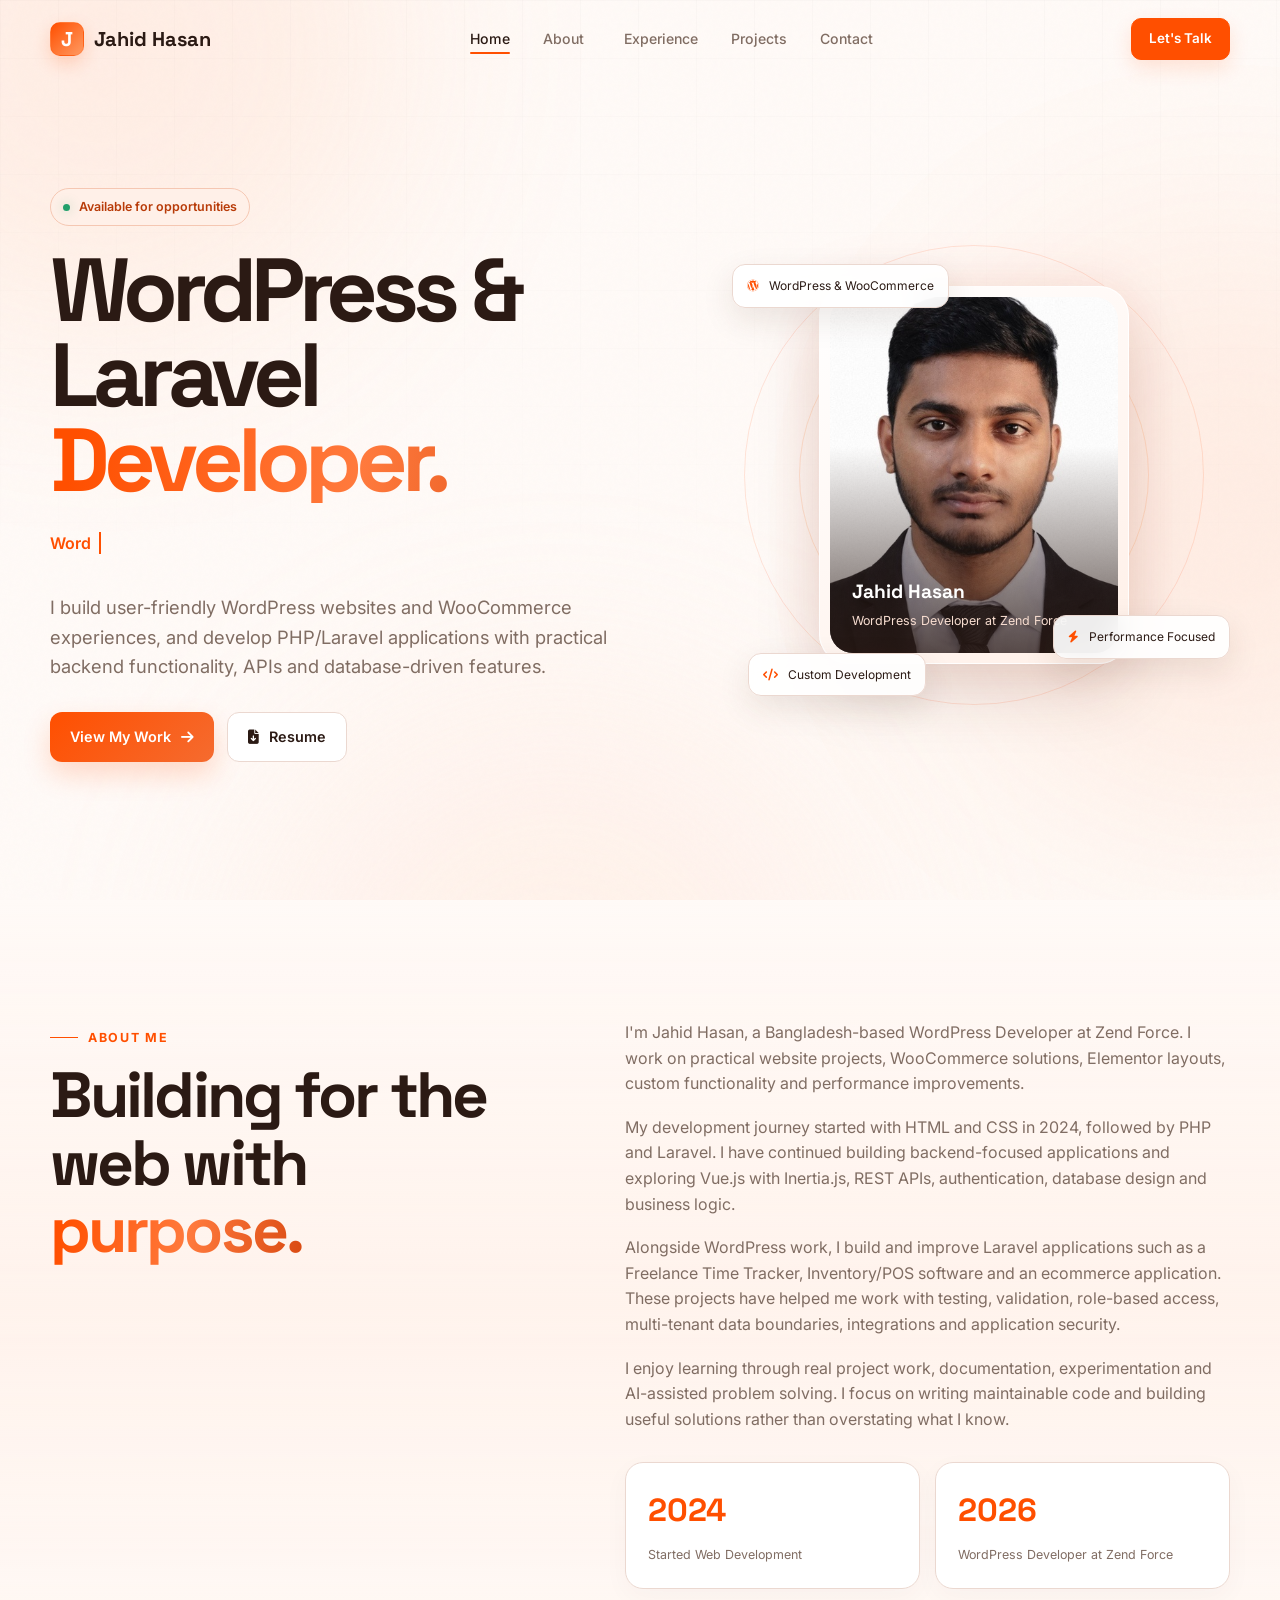
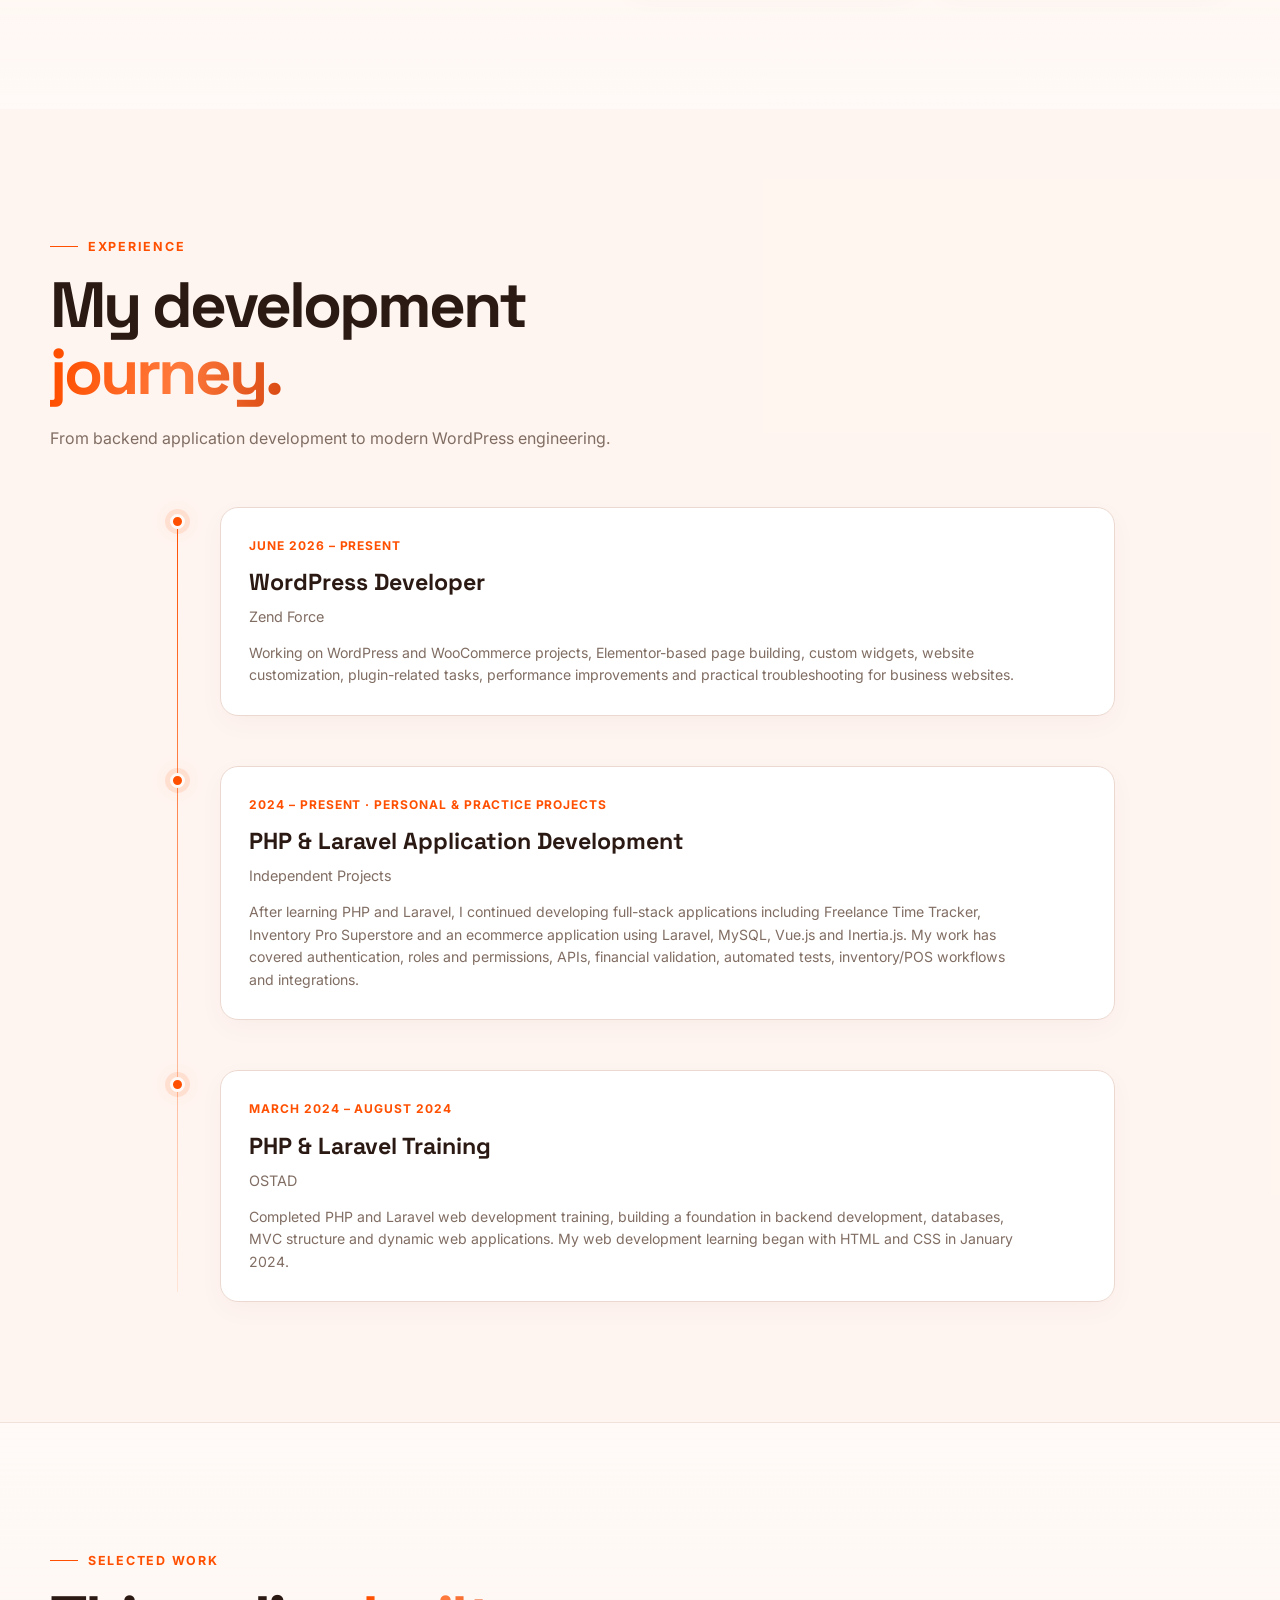
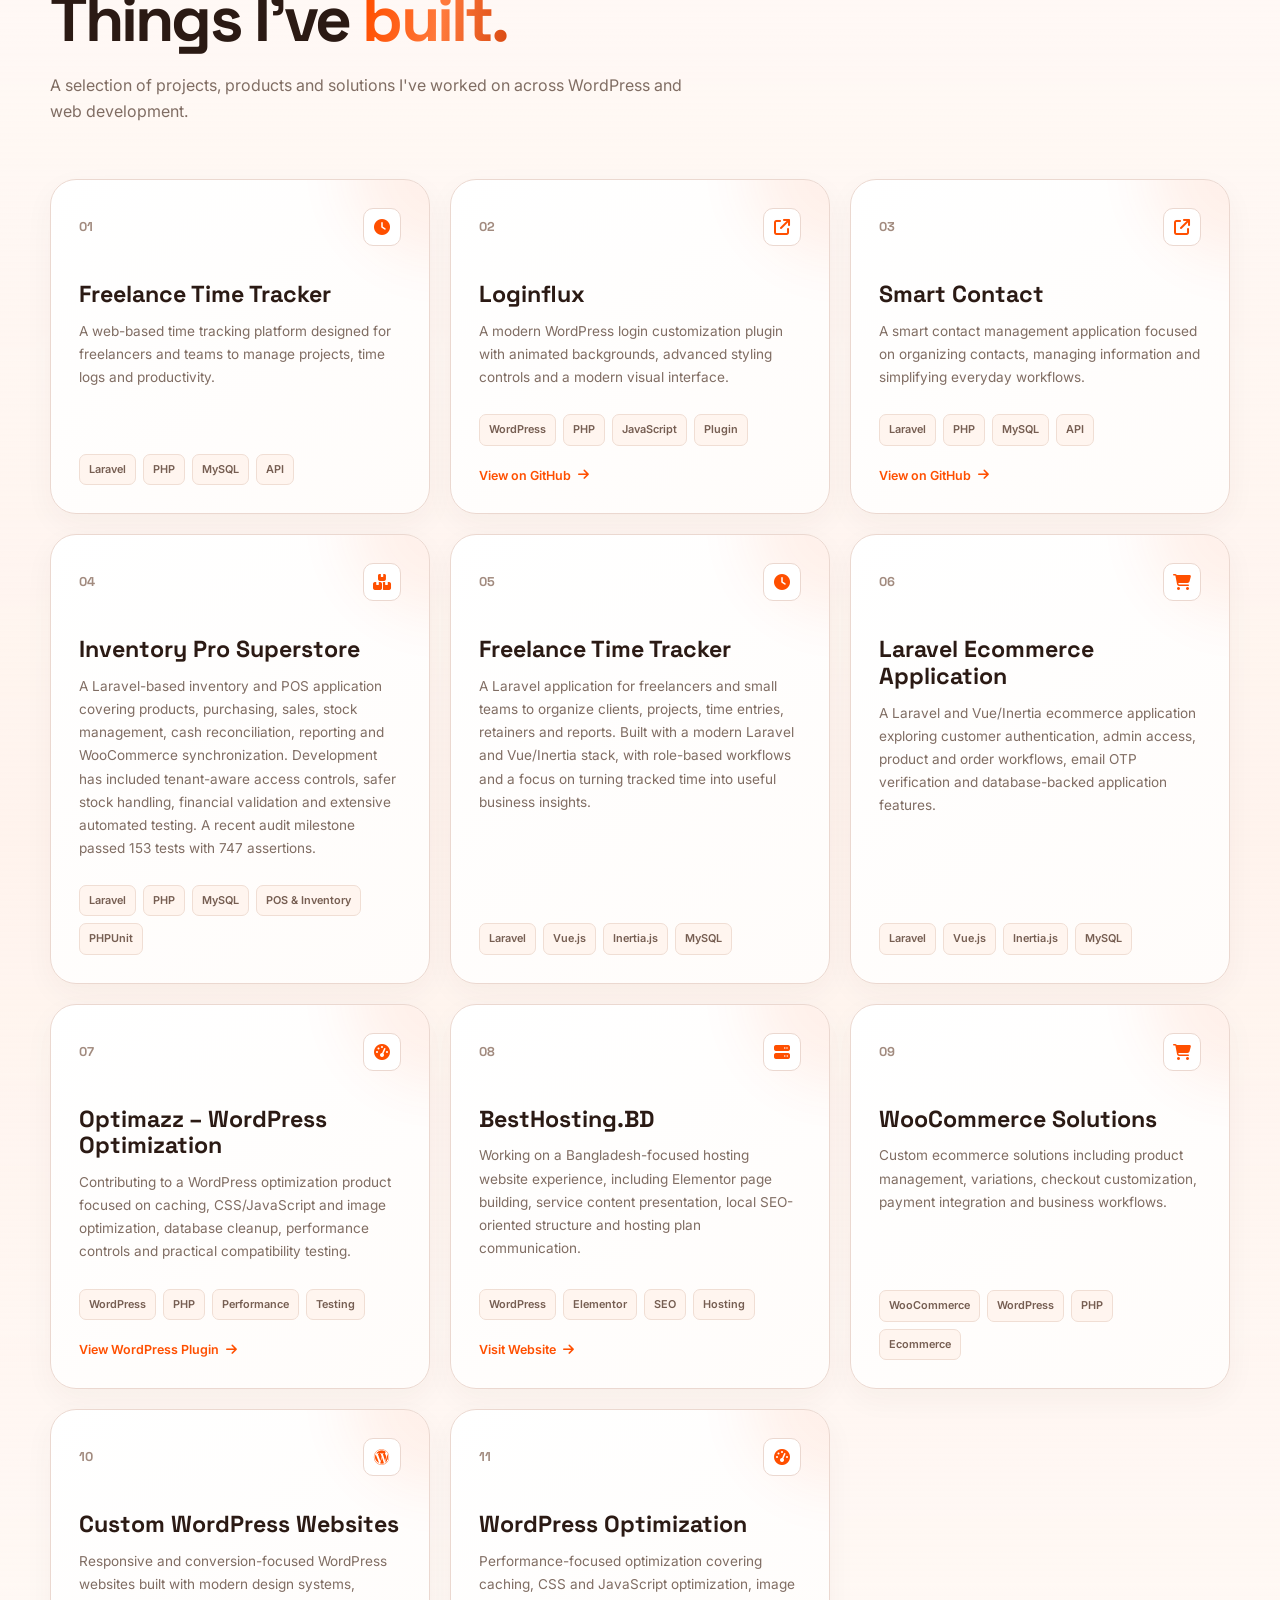
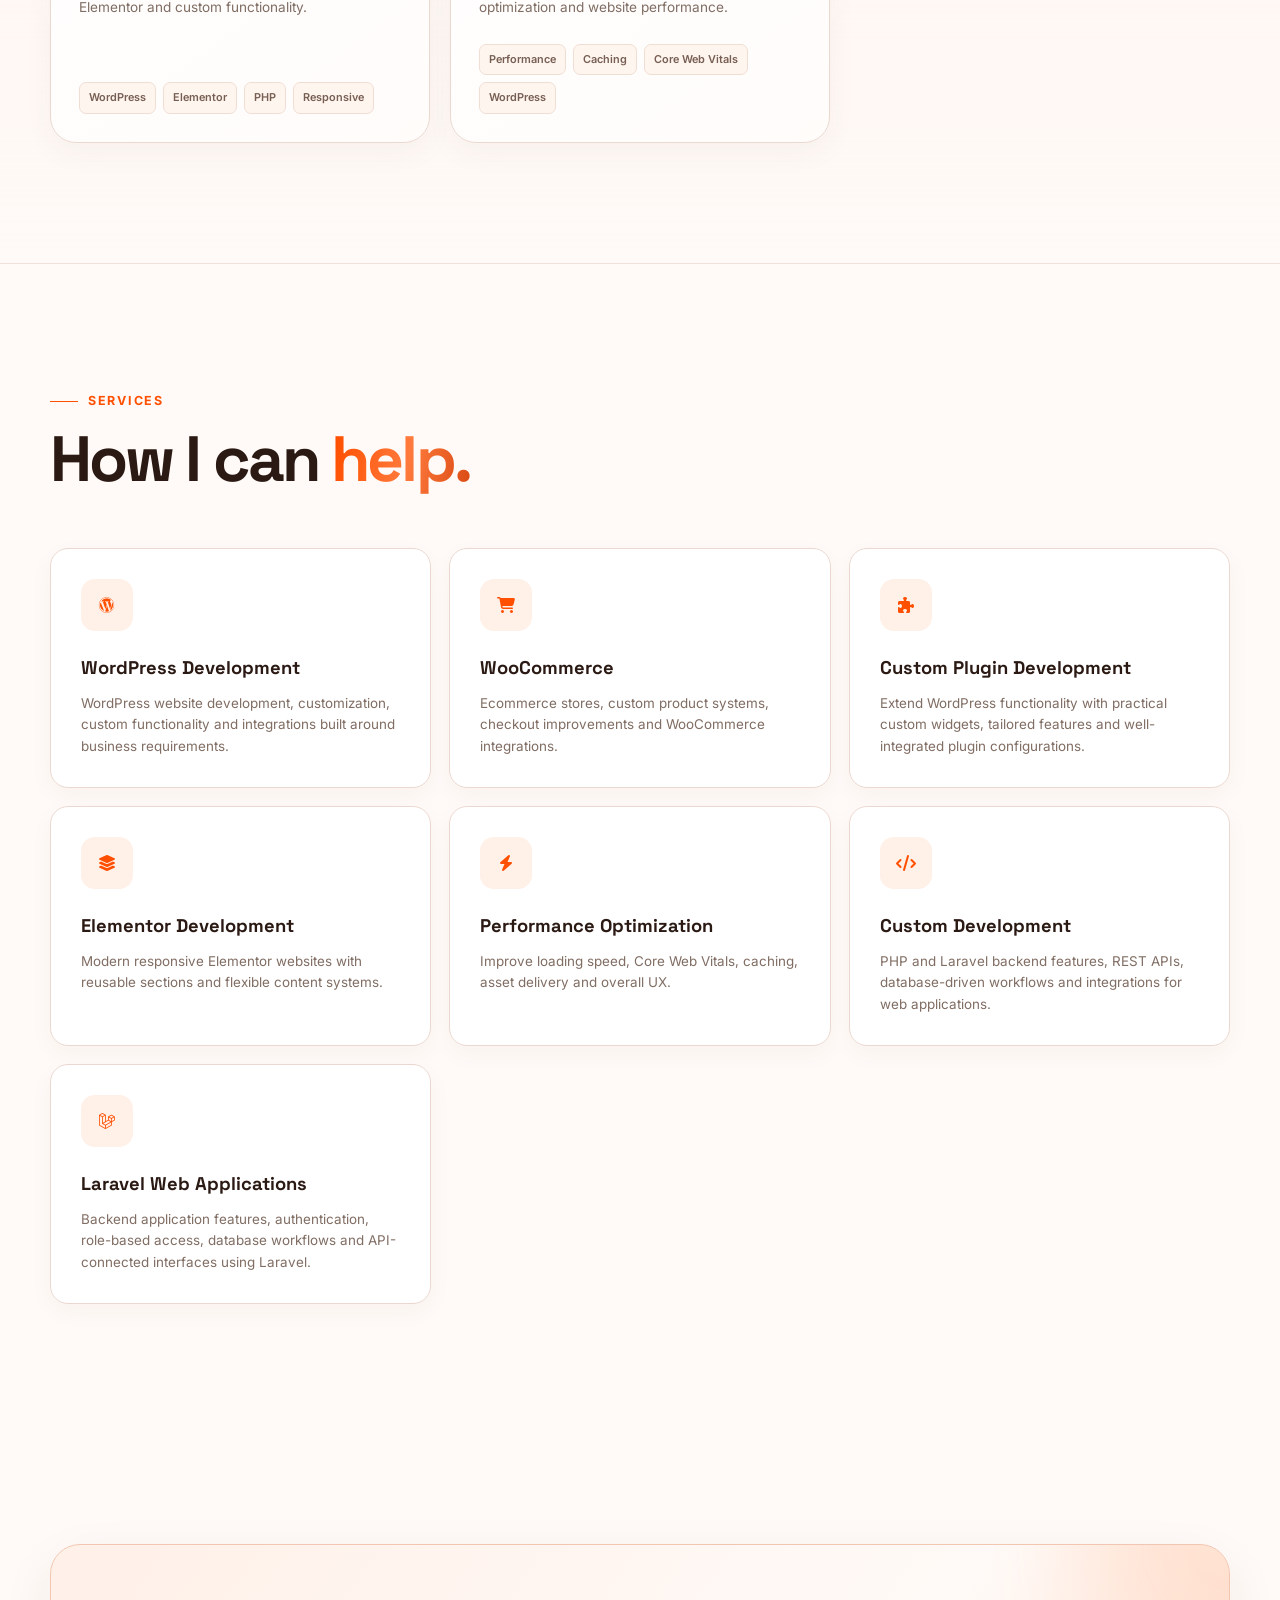
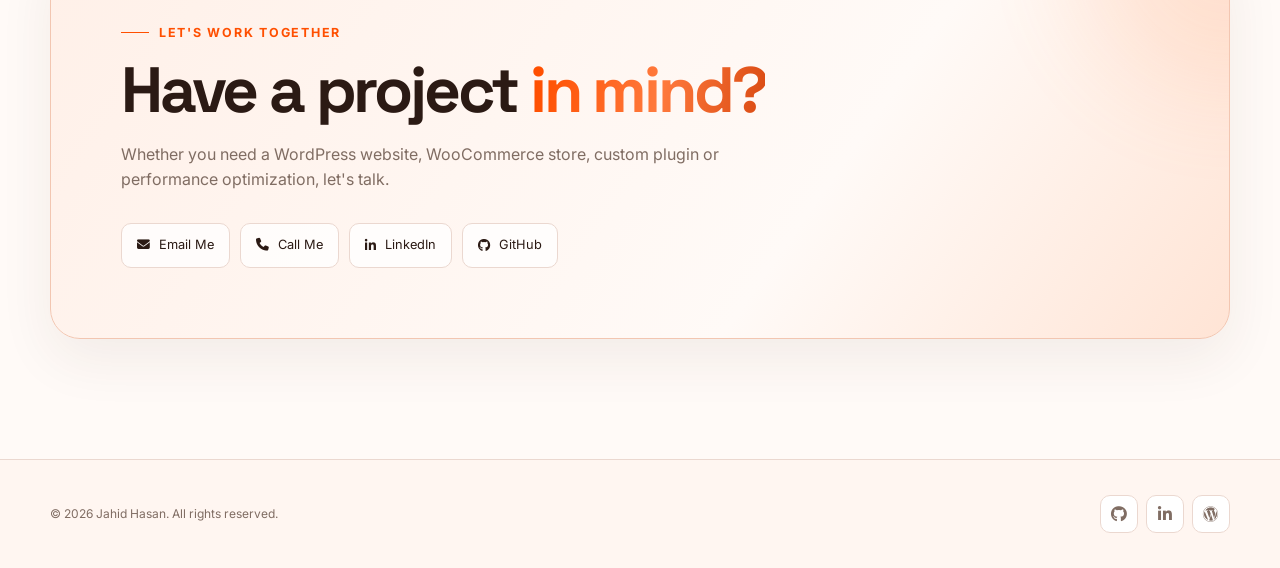
==== commit e0a53449: "UI Updated" ====
--- a/index.html
+++ b/index.html
@@ -1,28 +1,23 @@
 <!DOCTYPE html>
 <html lang="en">
+
 <head>
     <meta charset="UTF-8">
     <meta name="viewport" content="width=device-width, initial-scale=1.0">
 
-    <title>Jahid Hasan — WordPress Developer</title>
-
-    <meta
-        name="description"
-        content="Jahid Hasan is a WordPress Developer specializing in custom WordPress websites, WooCommerce, Elementor, custom plugins and website performance."
-    >
+    <title>Jahid Hasan — WordPress & Laravel Developer</title>
+
+    <meta name="description"
+        content="Jahid Hasan is a Bangladesh-based WordPress Developer at Zend Force with experience in WooCommerce, Elementor, PHP, Laravel, Vue.js, Inertia.js and web application development.">
 
     <link rel="preconnect" href="https://fonts.googleapis.com">
     <link rel="preconnect" href="https://fonts.gstatic.com" crossorigin>
 
     <link
         href="https://fonts.googleapis.com/css2?family=Inter:wght@400;500;600;700;800&family=Space+Grotesk:wght@400;500;600;700&display=swap"
-        rel="stylesheet"
-    >
-
-    <link
-        rel="stylesheet"
-        href="https://cdnjs.cloudflare.com/ajax/libs/font-awesome/6.6.0/css/all.min.css"
-    >
+        rel="stylesheet">
+
+    <link rel="stylesheet" href="https://cdnjs.cloudflare.com/ajax/libs/font-awesome/6.6.0/css/all.min.css">
 
     <style>
         /* =========================================================
@@ -30,13 +25,16 @@
         ========================================================= */
 
         :root {
-            --bg: #05070d;
-            --bg-soft: #080c16;
+            --bg: #FFFAF7;
+            --bg-soft: #FFF0E8;
 
             --surface: rgba(255, 255, 255, 0.045);
             --surface-2: rgba(255, 255, 255, 0.07);
 
-            --blue: #4f7cff;
+            --blue: #FF4F00;
+            --secondary: #2B1A14;
+            --accent: #FF9A62;
+            --heading: #2B1A14;
             --blue-light: #7aa2ff;
             --purple: #8b5cf6;
             --cyan: #22d3ee;
@@ -175,12 +173,10 @@
 
         .gradient-text {
             background:
-                linear-gradient(
-                    100deg,
+                linear-gradient(100deg,
                     var(--blue-light),
                     var(--purple),
-                    var(--cyan)
-                );
+                    var(--cyan));
 
             -webkit-background-clip: text;
             background-clip: text;
@@ -205,24 +201,18 @@
             inset: 0;
 
             background-image:
-                linear-gradient(
-                    rgba(255,255,255,0.025) 1px,
-                    transparent 1px
-                ),
-                linear-gradient(
-                    90deg,
-                    rgba(255,255,255,0.025) 1px,
-                    transparent 1px
-                );
+                linear-gradient(rgba(255, 255, 255, 0.025) 1px,
+                    transparent 1px),
+                linear-gradient(90deg,
+                    rgba(255, 255, 255, 0.025) 1px,
+                    transparent 1px);
 
             background-size: 55px 55px;
 
             mask-image:
-                linear-gradient(
-                    to bottom,
+                linear-gradient(to bottom,
                     black,
-                    transparent 90%
-                );
+                    transparent 90%);
         }
 
         .noise {
@@ -295,12 +285,10 @@
             z-index: 9999;
 
             background:
-                linear-gradient(
-                    90deg,
+                linear-gradient(90deg,
                     var(--blue),
                     var(--purple),
-                    var(--cyan)
-                );
+                    var(--cyan));
         }
 
         /* =========================================================
@@ -365,11 +353,9 @@
             color: white;
 
             background:
-                linear-gradient(
-                    135deg,
+                linear-gradient(135deg,
                     rgba(79, 124, 255, 0.25),
-                    rgba(139, 92, 246, 0.18)
-                );
+                    rgba(139, 92, 246, 0.18));
 
             box-shadow:
                 0 0 30px rgba(79, 124, 255, 0.15);
@@ -494,8 +480,7 @@
             display: grid;
 
             grid-template-columns:
-                minmax(0, 1.05fr)
-                minmax(380px, 0.95fr);
+                minmax(0, 1.05fr) minmax(380px, 0.95fr);
 
             align-items: center;
 
@@ -541,7 +526,9 @@
         }
 
         @keyframes pulseDot {
-            0%, 100% {
+
+            0%,
+            100% {
                 opacity: 1;
                 transform: scale(1);
             }
@@ -637,11 +624,9 @@
             color: white;
 
             background:
-                linear-gradient(
-                    135deg,
+                linear-gradient(135deg,
                     var(--blue),
-                    #7255e8
-                );
+                    #7255e8);
 
             box-shadow:
                 0 15px 35px rgba(79, 124, 255, 0.2);
@@ -744,15 +729,13 @@
             border-radius: 30px;
 
             background:
-                linear-gradient(
-                    145deg,
-                    rgba(255,255,255,0.12),
-                    rgba(255,255,255,0.025)
-                );
+                linear-gradient(145deg,
+                    rgba(255, 255, 255, 0.12),
+                    rgba(255, 255, 255, 0.025));
 
             box-shadow:
-                0 35px 80px rgba(0,0,0,0.45),
-                0 0 80px rgba(79,124,255,0.13);
+                0 35px 80px rgba(0, 0, 0, 0.45),
+                0 0 80px rgba(79, 124, 255, 0.13);
 
             transform-style: preserve-3d;
 
@@ -779,11 +762,9 @@
             inset: 0;
 
             background:
-                linear-gradient(
-                    to top,
-                    rgba(5,7,13,0.7),
-                    transparent 55%
-                );
+                linear-gradient(to top,
+                    rgba(5, 7, 13, 0.7),
+                    transparent 55%);
         }
 
         .profile-inner img {
@@ -838,7 +819,7 @@
             -webkit-backdrop-filter: blur(15px);
 
             box-shadow:
-                0 15px 40px rgba(0,0,0,0.25);
+                0 15px 40px rgba(0, 0, 0, 0.25);
 
             font-size: 0.75rem;
 
@@ -869,7 +850,9 @@
         }
 
         @keyframes floating {
-            0%, 100% {
+
+            0%,
+            100% {
                 transform: translateY(0);
             }
 
@@ -886,20 +869,17 @@
             padding: 120px 0;
 
             background:
-                linear-gradient(
-                    to bottom,
+                linear-gradient(to bottom,
                     transparent,
-                    rgba(255,255,255,0.015),
-                    transparent
-                );
+                    rgba(255, 255, 255, 0.015),
+                    transparent);
         }
 
         .about-grid {
             display: grid;
 
             grid-template-columns:
-                minmax(0, 0.9fr)
-                minmax(0, 1.1fr);
+                minmax(0, 0.9fr) minmax(0, 1.1fr);
 
             gap: 80px;
 
@@ -912,7 +892,7 @@
             font-size: 1rem;
         }
 
-        .about-copy p + p {
+        .about-copy p+p {
             margin-top: 18px;
         }
 
@@ -1016,11 +996,9 @@
             border-radius: 13px;
 
             background:
-                linear-gradient(
-                    135deg,
-                    rgba(79,124,255,0.15),
-                    rgba(139,92,246,0.12)
-                );
+                linear-gradient(135deg,
+                    rgba(79, 124, 255, 0.15),
+                    rgba(139, 92, 246, 0.12));
 
             color: var(--blue-light);
 
@@ -1050,7 +1028,7 @@
 
             border-radius: 999px;
 
-            background: rgba(255,255,255,0.06);
+            background: rgba(255, 255, 255, 0.06);
         }
 
         .skill-progress {
@@ -1061,11 +1039,9 @@
             border-radius: inherit;
 
             background:
-                linear-gradient(
-                    90deg,
+                linear-gradient(90deg,
                     var(--blue),
-                    var(--purple)
-                );
+                    var(--purple));
 
             transition: width 1.2s ease;
         }
@@ -1078,7 +1054,7 @@
             padding: 120px 0;
 
             background:
-                rgba(255,255,255,0.012);
+                rgba(255, 255, 255, 0.012);
         }
 
         .timeline {
@@ -1101,11 +1077,9 @@
             width: 1px;
 
             background:
-                linear-gradient(
-                    to bottom,
+                linear-gradient(to bottom,
                     var(--blue),
-                    rgba(255,255,255,0.05)
-                );
+                    rgba(255, 255, 255, 0.05));
         }
 
         .timeline-item {
@@ -1136,8 +1110,8 @@
             background: var(--blue);
 
             box-shadow:
-                0 0 0 5px rgba(79,124,255,0.12),
-                0 0 25px rgba(79,124,255,0.3);
+                0 0 0 5px rgba(79, 124, 255, 0.12),
+                0 0 25px rgba(79, 124, 255, 0.3);
         }
 
         .timeline-card {
@@ -1155,7 +1129,7 @@
             transform: translateX(5px);
 
             border-color:
-                rgba(122,162,255,0.2);
+                rgba(122, 162, 255, 0.2);
         }
 
         .timeline-meta {
@@ -1209,15 +1183,13 @@
             padding: 120px 0;
 
             background:
-                linear-gradient(
-                    to bottom,
+                linear-gradient(to bottom,
                     transparent,
-                    rgba(79,124,255,0.025),
-                    transparent
-                );
-
-            border-top: 1px solid rgba(255,255,255,0.025);
-            border-bottom: 1px solid rgba(255,255,255,0.025);
+                    rgba(79, 124, 255, 0.025),
+                    transparent);
+
+            border-top: 1px solid rgba(255, 255, 255, 0.025);
+            border-bottom: 1px solid rgba(255, 255, 255, 0.025);
         }
 
         .projects-grid {
@@ -1249,11 +1221,9 @@
             border-radius: var(--radius-lg);
 
             background:
-                linear-gradient(
-                    145deg,
-                    rgba(255,255,255,0.065),
-                    rgba(255,255,255,0.025)
-                );
+                linear-gradient(145deg,
+                    rgba(255, 255, 255, 0.065),
+                    rgba(255, 255, 255, 0.025));
 
             overflow: hidden;
 
@@ -1289,10 +1259,10 @@
             transform: translateY(-8px);
 
             border-color:
-                rgba(122,162,255,0.25);
+                rgba(122, 162, 255, 0.25);
 
             box-shadow:
-                0 25px 60px rgba(0,0,0,0.25);
+                0 25px 60px rgba(0, 0, 0, 0.25);
         }
 
         .project-card:hover::before {
@@ -1384,12 +1354,12 @@
         .project-tag {
             padding: 6px 9px;
 
-            border: 1px solid rgba(255,255,255,0.08);
+            border: 1px solid rgba(255, 255, 255, 0.08);
             border-radius: 7px;
 
             color: #aeb8ca;
 
-            background: rgba(255,255,255,0.035);
+            background: rgba(255, 255, 255, 0.035);
 
             font-size: 0.68rem;
             font-weight: 600;
@@ -1450,7 +1420,7 @@
             transform: translateY(-7px);
 
             border-color:
-                rgba(122,162,255,0.2);
+                rgba(122, 162, 255, 0.2);
 
             background: var(--surface-2);
         }
@@ -1467,11 +1437,9 @@
             border-radius: 14px;
 
             background:
-                linear-gradient(
-                    135deg,
-                    rgba(79,124,255,0.15),
-                    rgba(139,92,246,0.14)
-                );
+                linear-gradient(135deg,
+                    rgba(79, 124, 255, 0.15),
+                    rgba(139, 92, 246, 0.14));
 
             color: var(--blue-light);
         }
@@ -1503,18 +1471,16 @@
 
             padding: clamp(35px, 7vw, 70px);
 
-            border: 1px solid rgba(122,162,255,0.16);
+            border: 1px solid rgba(122, 162, 255, 0.16);
             border-radius: 30px;
 
             overflow: hidden;
 
             background:
-                linear-gradient(
-                    135deg,
-                    rgba(79,124,255,0.08),
-                    rgba(139,92,246,0.06),
-                    rgba(255,255,255,0.025)
-                );
+                linear-gradient(135deg,
+                    rgba(79, 124, 255, 0.08),
+                    rgba(139, 92, 246, 0.06),
+                    rgba(255, 255, 255, 0.025));
         }
 
         .contact-box::before {
@@ -1583,7 +1549,7 @@
             border: 1px solid var(--border);
             border-radius: 10px;
 
-            background: rgba(255,255,255,0.035);
+            background: rgba(255, 255, 255, 0.035);
 
             color: #c8cfdd;
 
@@ -1596,10 +1562,10 @@
             color: white;
 
             border-color:
-                rgba(122,162,255,0.25);
+                rgba(122, 162, 255, 0.25);
 
             background:
-                rgba(79,124,255,0.08);
+                rgba(79, 124, 255, 0.08);
 
             transform: translateY(-2px);
         }
@@ -1653,7 +1619,7 @@
             color: white;
 
             border-color:
-                rgba(122,162,255,0.25);
+                rgba(122, 162, 255, 0.25);
 
             background: var(--surface-2);
 
@@ -1688,8 +1654,7 @@
 
             .hero-grid {
                 grid-template-columns:
-                    minmax(0, 1fr)
-                    minmax(330px, 0.8fr);
+                    minmax(0, 1fr) minmax(330px, 0.8fr);
 
                 gap: 45px;
             }
@@ -1717,10 +1682,8 @@
         @media (max-width: 900px) {
 
             .container {
-                width: min(
-                    var(--container),
-                    calc(100% - 32px)
-                );
+                width: min(var(--container),
+                        calc(100% - 32px));
             }
 
             .section-padding,
@@ -1757,14 +1720,13 @@
                 -webkit-backdrop-filter: blur(20px);
 
                 box-shadow:
-                    0 25px 70px rgba(0,0,0,0.4);
+                    0 25px 70px rgba(0, 0, 0, 0.4);
 
                 opacity: 0;
                 visibility: hidden;
 
                 transform:
-                    translateY(-10px)
-                    scale(0.98);
+                    translateY(-10px) scale(0.98);
 
                 transition: var(--transition);
             }
@@ -1774,8 +1736,7 @@
                 visibility: visible;
 
                 transform:
-                    translateY(0)
-                    scale(1);
+                    translateY(0) scale(1);
             }
 
             .nav-links a {
@@ -1788,7 +1749,7 @@
 
             .nav-links a:hover,
             .nav-links a.active {
-                background: rgba(255,255,255,0.04);
+                background: rgba(255, 255, 255, 0.04);
             }
 
             .nav-links a::after {
@@ -1847,10 +1808,8 @@
         @media (max-width: 650px) {
 
             .container {
-                width: min(
-                    var(--container),
-                    calc(100% - 28px)
-                );
+                width: min(var(--container),
+                        calc(100% - 28px));
             }
 
             .nav {
@@ -1884,17 +1843,14 @@
                 min-height: auto;
 
                 padding:
-                    110px 0
-                    70px;
+                    110px 0 70px;
             }
 
             .hero-title {
                 font-size:
-                    clamp(
-                        3rem,
+                    clamp(3rem,
                         16vw,
-                        4.8rem
-                    );
+                        4.8rem);
             }
 
             .hero-subtitle {
@@ -2098,6 +2054,461 @@
                 transform: none;
             }
         }
+
+
+        /* =========================================================
+           WARM ORANGE THEME — JAHID HASAN PORTFOLIO
+           Palette: #FF4F00 / #2B1A14 / #FF9A62 / #FFFAF7
+        ========================================================= */
+
+        :root {
+            --bg: #FFFAF7;
+            --bg-soft: #FFF0E8;
+            --surface: #FFFFFF;
+            --surface-2: #FFF4EE;
+
+            --blue: #FF4F00;
+            --secondary: #2B1A14;
+            --accent: #FF9A62;
+            --heading: #2B1A14;
+            --blue-light: #FF4F00;
+            --purple: #FF9A62;
+            --cyan: #FFB68F;
+
+            --white: #FFFFFF;
+            --text: #625149;
+            --muted: #806D63;
+            --border: #EBD8D0;
+
+            --shadow: 0 18px 50px rgba(71, 39, 24, 0.08);
+        }
+
+        body {
+            color: var(--text);
+            background: var(--bg);
+        }
+
+        ::selection {
+            background: var(--blue);
+            color: #FFFFFF;
+        }
+
+        .background {
+            z-index: -1;
+        }
+
+        .grid-bg {
+            background-image:
+                linear-gradient(rgba(43, 26, 20, 0.035) 1px, transparent 1px),
+                linear-gradient(90deg, rgba(43, 26, 20, 0.035) 1px, transparent 1px);
+            background-size: 58px 58px;
+            opacity: 0.45;
+            mask-image: linear-gradient(to bottom, black, transparent 82%);
+        }
+
+        .noise {
+            opacity: 0.018;
+        }
+
+        .glow {
+            filter: blur(115px);
+            opacity: 0.12;
+        }
+
+        .glow-1 {
+            background: #FF9A62;
+        }
+
+        .glow-2 {
+            background: #FF4F00;
+            opacity: 0.07;
+        }
+
+        .glow-3 {
+            background: #FFD0B8;
+            opacity: 0.2;
+        }
+
+        .scroll-progress {
+            background: linear-gradient(90deg, #FF4F00, #FF9A62);
+        }
+
+        .header.scrolled {
+            background: rgba(255, 250, 247, 0.88);
+            border-color: rgba(235, 216, 208, 0.9);
+            box-shadow: 0 8px 28px rgba(71, 39, 24, 0.055);
+            backdrop-filter: blur(18px);
+            -webkit-backdrop-filter: blur(18px);
+        }
+
+        .logo {
+            color: var(--secondary);
+        }
+
+        .logo-mark {
+            color: #FFFFFF;
+            border: 1px solid rgba(255, 79, 0, 0.2);
+            background: linear-gradient(135deg, #FF4F00, #FF9A62);
+            box-shadow: 0 7px 18px rgba(255, 79, 0, 0.2);
+        }
+
+        .nav-links a {
+            color: #806D63;
+        }
+
+        .nav-links a:hover,
+        .nav-links a.active {
+            color: var(--secondary);
+        }
+
+        .nav-links a::after {
+            background: var(--blue);
+        }
+
+        .nav-cta {
+            color: #FFFFFF;
+            border: 1px solid var(--blue);
+            background: var(--blue);
+            box-shadow: 0 8px 20px rgba(255, 79, 0, 0.14);
+        }
+
+        .nav-cta:hover {
+            color: #FFFFFF;
+            background: #E94700;
+            border-color: #E94700;
+            box-shadow: 0 12px 26px rgba(255, 79, 0, 0.22);
+        }
+
+        .menu-toggle {
+            color: var(--secondary);
+            border-color: var(--border);
+            background: #FFFFFF;
+        }
+
+        .section-kicker {
+            color: var(--blue);
+        }
+
+        .section-title,
+        .hero-title,
+        .contact-title,
+        .skill-card h3,
+        .service-card h3,
+        .project-card h3,
+        .timeline-card h3 {
+            color: var(--secondary);
+        }
+
+        .section-description,
+        .about-copy,
+        .hero-subtitle,
+        .contact-text {
+            color: var(--muted);
+        }
+
+        .gradient-text {
+            background: linear-gradient(100deg, #FF4F00 5%, #FF7A3D 55%, #D94A12 100%);
+            -webkit-background-clip: text;
+            background-clip: text;
+            color: transparent;
+        }
+
+        .eyebrow {
+            color: #B83B08;
+            border-color: #F5C7B2;
+            background: #FFF0E8;
+        }
+
+        .eyebrow-dot {
+            background: #22A06B;
+            box-shadow: 0 0 12px rgba(34, 160, 107, 0.35);
+        }
+
+        .typing-line,
+        .typing-cursor {
+            color: var(--blue);
+        }
+
+        .typing-cursor {
+            background: var(--blue);
+        }
+
+        .btn-primary {
+            color: #FFFFFF;
+            background: linear-gradient(135deg, #FF4F00, #F56B2F);
+            box-shadow: 0 12px 28px rgba(255, 79, 0, 0.2);
+        }
+
+        .btn-primary:hover {
+            color: #FFFFFF;
+            box-shadow: 0 16px 34px rgba(255, 79, 0, 0.27);
+        }
+
+        .btn-secondary {
+            color: var(--secondary);
+            border-color: var(--border);
+            background: #FFFFFF;
+        }
+
+        .btn-secondary:hover {
+            color: var(--blue);
+            border-color: #FFB18D;
+            background: #FFF4EE;
+        }
+
+        .hero-visual .orbit {
+            border-color: rgba(255, 79, 0, 0.13);
+        }
+
+        .hero-visual .orbit-2 {
+            border-color: rgba(255, 154, 98, 0.24);
+        }
+
+        .hero-visual .orbit-3 {
+            border-color: rgba(43, 26, 20, 0.1);
+        }
+
+        .profile-card {
+            border-color: rgba(255, 255, 255, 0.85);
+            background: linear-gradient(145deg, #FFFFFF, #FFF0E8);
+            box-shadow:
+                0 28px 65px rgba(71, 39, 24, 0.15),
+                0 0 65px rgba(255, 79, 0, 0.09);
+        }
+
+        .profile-inner {
+            background: #EBD8D0;
+        }
+
+        .profile-inner::after {
+            background: linear-gradient(to top, rgba(43, 26, 20, 0.76), transparent 58%);
+        }
+
+        .profile-label strong {
+            color: #FFFFFF;
+        }
+
+        .profile-label span {
+            color: #F7DDD0;
+        }
+
+        .floating-card {
+            color: var(--secondary);
+            border-color: var(--border);
+            background: rgba(255, 255, 255, 0.92);
+            box-shadow: 0 12px 32px rgba(71, 39, 24, 0.1);
+            backdrop-filter: blur(14px);
+            -webkit-backdrop-filter: blur(14px);
+        }
+
+        .floating-card i {
+            color: var(--blue);
+        }
+
+        .about {
+            background: linear-gradient(to bottom,
+                    transparent,
+                    rgba(255, 240, 232, 0.72),
+                    transparent);
+        }
+
+        .highlight,
+        .skill-card,
+        .timeline-card,
+        .service-card {
+            border-color: var(--border);
+            background: #FFFFFF;
+            box-shadow: 0 8px 26px rgba(71, 39, 24, 0.035);
+        }
+
+        .highlight:hover,
+        .skill-card:hover,
+        .service-card:hover {
+            border-color: #FFB18D;
+            background: #FFFFFF;
+            box-shadow: 0 18px 40px rgba(71, 39, 24, 0.09);
+        }
+
+        .highlight-number {
+            color: var(--blue);
+        }
+
+        .highlight-text,
+        .skill-card p,
+        .service-card p,
+        .timeline-card p {
+            color: var(--muted);
+        }
+
+        .skill-icon,
+        .service-icon {
+            color: var(--blue);
+            background: #FFF0E8;
+        }
+
+        .skill-bar {
+            background: #F3E7E0;
+        }
+
+        .skill-progress {
+            background: linear-gradient(90deg, #FF4F00, #FF9A62);
+        }
+
+        .experience {
+            background: rgba(255, 240, 232, 0.48);
+        }
+
+        .timeline::before {
+            background: linear-gradient(to bottom, #FF4F00, rgba(255, 154, 98, 0.18));
+        }
+
+        .timeline-dot {
+            border-color: var(--bg);
+            background: var(--blue);
+            box-shadow:
+                0 0 0 5px rgba(255, 79, 0, 0.11),
+                0 0 22px rgba(255, 79, 0, 0.18);
+        }
+
+        .timeline-card:hover {
+            border-color: #FFB18D;
+            box-shadow: 0 12px 30px rgba(71, 39, 24, 0.07);
+        }
+
+        .timeline-meta {
+            color: var(--blue);
+        }
+
+        .timeline-company {
+            color: #806D63;
+        }
+
+        .projects {
+            background: linear-gradient(to bottom,
+                    transparent,
+                    rgba(255, 240, 232, 0.65),
+                    transparent);
+            border-top-color: rgba(235, 216, 208, 0.75);
+            border-bottom-color: rgba(235, 216, 208, 0.75);
+        }
+
+        .project-card {
+            border-color: var(--border);
+            background: linear-gradient(145deg, #FFFFFF, #FFFCFA);
+            box-shadow: 0 10px 30px rgba(71, 39, 24, 0.045);
+        }
+
+        .project-card::before {
+            background: var(--blue);
+            opacity: 0.07;
+        }
+
+        .project-card:hover {
+            border-color: #FFB18D;
+            box-shadow: 0 22px 48px rgba(71, 39, 24, 0.1);
+        }
+
+        .project-number {
+            color: #A28B7F;
+        }
+
+        .project-arrow {
+            color: var(--blue);
+            border-color: var(--border);
+            background: #FFFFFF;
+        }
+
+        .project-card:hover .project-arrow {
+            color: #FFFFFF;
+            background: var(--blue);
+            border-color: var(--blue);
+        }
+
+        .project-card p {
+            color: var(--muted);
+        }
+
+        .project-tag {
+            color: #765E52;
+            border-color: #F0DED4;
+            background: #FFF5EF;
+        }
+
+        .project-link {
+            color: var(--blue);
+        }
+
+        .project-link:hover {
+            color: #D94300;
+        }
+
+        .contact-box {
+            border-color: #F2C6B1;
+            background: linear-gradient(125deg, #FFF0E8, #FFFAF7 65%, #FFE4D5);
+            box-shadow: 0 20px 55px rgba(71, 39, 24, 0.07);
+        }
+
+        .contact-box::before {
+            background: #FF9A62;
+            opacity: 0.16;
+        }
+
+        .contact-link {
+            color: var(--secondary);
+            border-color: var(--border);
+            background: rgba(255, 255, 255, 0.78);
+        }
+
+        .contact-link:hover {
+            color: var(--blue);
+            border-color: #FFB18D;
+            background: #FFFFFF;
+        }
+
+        .footer {
+            border-top-color: var(--border);
+            background: rgba(255, 240, 232, 0.38);
+        }
+
+        .footer-copy {
+            color: #806D63;
+        }
+
+        .social-link {
+            color: #806D63;
+            border-color: var(--border);
+            background: #FFFFFF;
+        }
+
+        .social-link:hover {
+            color: var(--blue);
+            border-color: #FFB18D;
+            background: #FFF0E8;
+        }
+
+        .menu-open {
+            color: var(--secondary);
+        }
+
+        @media (max-width: 900px) {
+            .nav-links {
+                border-color: var(--border);
+                background: rgba(255, 250, 247, 0.98);
+                box-shadow: 0 22px 55px rgba(71, 39, 24, 0.13);
+            }
+
+            .nav-links a:hover,
+            .nav-links a.active {
+                color: var(--blue);
+                background: #FFF0E8;
+            }
+        }
+
+        @media (prefers-reduced-motion: reduce) {
+            .glow {
+                animation: none;
+            }
+        }
     </style>
 </head>
 
@@ -2153,9 +2564,6 @@
                     </li>
 
                     <li>
-                        <a href="#skills" class="nav-link">
-                            Skills
-                        </a>
                     </li>
 
                     <li>
@@ -2178,19 +2586,11 @@
 
                 </ul>
 
-                <a
-                    href="#contact"
-                    class="nav-cta"
-                >
+                <a href="#contact" class="nav-cta">
                     Let's Talk
                 </a>
 
-                <button
-                    class="menu-toggle"
-                    id="menuToggle"
-                    aria-label="Toggle navigation"
-                    aria-expanded="false"
-                >
+                <button class="menu-toggle" id="menuToggle" aria-label="Toggle navigation" aria-expanded="false">
                     <i class="fa-solid fa-bars"></i>
                 </button>
 
@@ -2225,7 +2625,7 @@
                         <h1 class="hero-title">
 
                             <span>
-                                WordPress
+                                WordPress & Laravel
                             </span>
 
                             <span class="gradient-text">
@@ -2246,29 +2646,23 @@
 
                         <p class="hero-subtitle">
 
-                            I build modern, scalable and high-performance
-                            WordPress websites, WooCommerce stores,
-                            custom plugins and digital experiences.
+                            I build user-friendly WordPress websites and
+                            WooCommerce experiences, and develop PHP/Laravel
+                            applications with practical backend functionality,
+                            APIs and database-driven features.
 
                         </p>
 
                         <div class="hero-buttons">
 
-                            <a
-                                href="#projects"
-                                class="btn btn-primary"
-                            >
+                            <a href="#projects" class="btn btn-primary">
                                 View My Work
 
                                 <i class="fa-solid fa-arrow-right"></i>
                             </a>
 
-                            <a
-                                href="https://drive.google.com/file/d/1Gimc0JfNnDWEfmWPYc4JfLyL2Cyy6EC0/view"
-                                target="_blank"
-                                rel="noopener"
-                                class="btn btn-secondary"
-                            >
+                            <a href="https://drive.google.com/file/d/1Gimc0JfNnDWEfmWPYc4JfLyL2Cyy6EC0/view"
+                                target="_blank" rel="noopener" class="btn btn-secondary">
                                 <i class="fa-solid fa-file-arrow-down"></i>
 
                                 Resume
@@ -2291,7 +2685,7 @@
 
                             <i class="fa-brands fa-wordpress"></i>
 
-                            WordPress Expert
+                            WordPress & WooCommerce
 
                         </div>
 
@@ -2311,17 +2705,11 @@
 
                         </div>
 
-                        <div
-                            class="profile-card"
-                            id="profileCard"
-                        >
+                        <div class="profile-card" id="profileCard">
 
                             <div class="profile-inner">
 
-                                <img
-                                    src="passport_size_photo.jpg"
-                                    alt="Jahid Hasan"
-                                >
+                                <img src="passport_size_photo.jpg" alt="Jahid Hasan">
 
                                 <div class="profile-label">
 
@@ -2330,7 +2718,7 @@
                                     </strong>
 
                                     <span>
-                                        WordPress Developer
+                                        WordPress Developer at Zend Force
                                     </span>
 
                                 </div>
@@ -2375,50 +2763,47 @@
                     <div class="about-copy reveal">
 
                         <p>
-                            I'm a WordPress Developer focused on building
-                            clean, scalable and performance-oriented
-                            websites and digital products.
+                            I'm Jahid Hasan, a Bangladesh-based WordPress Developer
+                            at Zend Force. I work on practical website projects,
+                            WooCommerce solutions, Elementor layouts, custom
+                            functionality and performance improvements.
                         </p>
 
                         <p>
-                            My work includes custom WordPress development,
-                            WooCommerce solutions, Elementor-based websites,
-                            custom plugins, website optimization and
-                            integrations.
+                            My development journey started with HTML and CSS in
+                            2024, followed by PHP and Laravel. I have continued
+                            building backend-focused applications and exploring
+                            Vue.js with Inertia.js, REST APIs, authentication,
+                            database design and business logic.
                         </p>
 
                         <p>
-                            Earlier in my development journey, I also worked
-                            as a Laravel Developer. That experience helped me
-                            build a strong foundation in backend development,
-                            database-driven applications, APIs,
-                            authentication and custom business logic.
+                            Alongside WordPress work, I build and improve Laravel
+                            applications such as a Freelance Time Tracker,
+                            Inventory/POS software and an ecommerce application.
+                            These projects have helped me work with testing,
+                            validation, role-based access, multi-tenant data
+                            boundaries, integrations and application security.
                         </p>
 
+                        <p>
+                            I enjoy learning through real project work,
+                            documentation, experimentation and AI-assisted
+                            problem solving. I focus on writing maintainable
+                            code and building useful solutions rather than
+                            overstating what I know.
+                        </p>
+
                         <div class="about-highlight">
 
                             <div class="highlight">
-
-                                <span class="highlight-number">
-                                    5+
-                                </span>
-
-                                <span class="highlight-text">
-                                    Years of Development Experience
-                                </span>
-
+                                <span class="highlight-number">2024</span>
+                                <span class="highlight-text">Started Web Development</span>
                             </div>
 
                             <div class="highlight">
-
-                                <span class="highlight-number">
-                                    20+
-                                </span>
-
-                                <span class="highlight-text">
-                                    Projects & Solutions
-                                </span>
-
+                                <span class="highlight-number">2026</span>
+                                <span class="highlight-text">WordPress Developer at Zend Force</span>
                             </div>
 
                         </div>
@@ -2435,190 +2820,12 @@
              SKILLS
         ====================================================== -->
 
-        <section class="skills" id="skills">
-
-            <div class="container">
-
-                <div class="section-header reveal">
-
-                    <span class="section-kicker">
-                        Skills
-                    </span>
-
-                    <h2 class="section-title">
-                        What I
-                        <span class="gradient-text">
-                            work with.
-                        </span>
-                    </h2>
-
-                    <p class="section-description">
-                        A practical development stack focused on WordPress,
-                        ecommerce, custom development and performance.
-                    </p>
-
-                </div>
-
-                <div class="skills-grid">
-
-                    <article class="skill-card reveal">
-
-                        <div class="skill-icon">
-                            <i class="fa-brands fa-wordpress"></i>
-                        </div>
-
-                        <h3>
-                            WordPress
-                        </h3>
-
-                        <p>
-                            Custom websites, themes, plugins,
-                            integrations and WordPress architecture.
-                        </p>
-
-                        <div class="skill-bar">
-                            <div
-                                class="skill-progress"
-                                data-width="96%"
-                            ></div>
-                        </div>
-
-                    </article>
-
-                    <article class="skill-card reveal">
-
-                        <div class="skill-icon">
-                            <i class="fa-solid fa-cart-shopping"></i>
-                        </div>
-
-                        <h3>
-                            WooCommerce
-                        </h3>
-
-                        <p>
-                            Ecommerce stores, products, checkout,
-                            payment and custom WooCommerce solutions.
-                        </p>
-
-                        <div class="skill-bar">
-                            <div
-                                class="skill-progress"
-                                data-width="92%"
-                            ></div>
-                        </div>
-
-                    </article>
-
-                    <article class="skill-card reveal">
-
-                        <div class="skill-icon">
-                            <i class="fa-solid fa-puzzle-piece"></i>
-                        </div>
-
-                        <h3>
-                            Custom Plugins
-                        </h3>
-
-                        <p>
-                            Building custom WordPress plugins and
-                            extending existing functionality.
-                        </p>
-
-                        <div class="skill-bar">
-                            <div
-                                class="skill-progress"
-                                data-width="90%"
-                            ></div>
-                        </div>
-
-                    </article>
-
-                    <article class="skill-card reveal">
-
-                        <div class="skill-icon">
-                            <i class="fa-solid fa-layer-group"></i>
-                        </div>
-
-                        <h3>
-                            Elementor
-                        </h3>
-
-                        <p>
-                            Pixel-focused layouts, responsive pages,
-                            reusable sections and dynamic websites.
-                        </p>
-
-                        <div class="skill-bar">
-                            <div
-                                class="skill-progress"
-                                data-width="95%"
-                            ></div>
-                        </div>
-
-                    </article>
-
-                    <article class="skill-card reveal">
-
-                        <div class="skill-icon">
-                            <i class="fa-brands fa-php"></i>
-                        </div>
-
-                        <h3>
-                            PHP
-                        </h3>
-
-                        <p>
-                            WordPress APIs, backend functionality,
-                            custom business logic and integrations.
-                        </p>
-
-                        <div class="skill-bar">
-                            <div
-                                class="skill-progress"
-                                data-width="88%"
-                            ></div>
-                        </div>
-
-                    </article>
-
-                    <article class="skill-card reveal">
-
-                        <div class="skill-icon">
-                            <i class="fa-solid fa-gauge-high"></i>
-                        </div>
-
-                        <h3>
-                            Performance
-                        </h3>
-
-                        <p>
-                            Caching, asset optimization, image
-                            optimization and Core Web Vitals.
-                        </p>
-
-                        <div class="skill-bar">
-                            <div
-                                class="skill-progress"
-                                data-width="90%"
-                            ></div>
-                        </div>
-
-                    </article>
-
-                </div>
-
-            </div>
-
-        </section>
 
         <!-- =====================================================
              EXPERIENCE
         ====================================================== -->
 
-        <section
-            class="experience"
-            id="experience"
-        >
+        <section class="experience" id="experience">
 
             <div class="container">
 
@@ -2644,68 +2851,56 @@
 
                 <div class="timeline">
 
-                    <!-- CURRENT -->
-
                     <article class="timeline-item reveal">
-
                         <span class="timeline-dot"></span>
-
                         <div class="timeline-card">
-
-                            <div class="timeline-meta">
-                                <span>Current</span>
-                            </div>
-
-                            <h3>
-                                WordPress Developer
-                            </h3>
-
-                            <div class="timeline-company">
-                                Zend Force
-                            </div>
-
+                            <div class="timeline-meta"><span>June 2026 – Present</span></div>
+                            <h3>WordPress Developer</h3>
+                            <div class="timeline-company">Zend Force</div>
                             <p>
-                                Working on WordPress websites, custom
-                                plugins, WooCommerce solutions,
-                                Elementor-based projects, performance
-                                optimization and custom functionality.
+                                Working on WordPress and WooCommerce projects,
+                                Elementor-based page building, custom widgets,
+                                website customization, plugin-related tasks,
+                                performance improvements and practical
+                                troubleshooting for business websites.
                             </p>
-
                         </div>
-
                     </article>
 
-                    <!-- LARAVEL -->
 
                     <article class="timeline-item reveal">
-
                         <span class="timeline-dot"></span>
-
                         <div class="timeline-card">
-
-                            <div class="timeline-meta">
-                                <span>Previous Experience</span>
-                            </div>
-
-                            <h3>
-                                Laravel Developer
-                            </h3>
-
-                            <div class="timeline-company">
-                                Professional Projects
-                            </div>
-
+                            <div class="timeline-meta"><span>2024 – Present · Personal & Practice Projects</span></div>
+                            <h3>PHP & Laravel Application Development</h3>
+                            <div class="timeline-company">Independent Projects</div>
                             <p>
-                                Earlier in my development journey, I worked
-                                as a Laravel Developer, building database-driven
-                                web applications, REST APIs, authentication
-                                systems, admin dashboards and custom business
-                                logic. This experience strengthened my backend
-                                development and database skills.
+                                After learning PHP and Laravel, I continued
+                                developing full-stack applications including
+                                Freelance Time Tracker, Inventory Pro Superstore
+                                and an ecommerce application using Laravel,
+                                MySQL, Vue.js and Inertia.js. My work has covered
+                                authentication, roles and permissions, APIs,
+                                financial validation, automated tests,
+                                inventory/POS workflows and integrations.
                             </p>
-
                         </div>
-
+                    </article>
+
+                    <article class="timeline-item reveal">
+                        <span class="timeline-dot"></span>
+                        <div class="timeline-card">
+                            <div class="timeline-meta"><span>March 2024 – August 2024</span></div>
+                            <h3>PHP & Laravel Training</h3>
+                            <div class="timeline-company">OSTAD</div>
+                            <p>
+                                Completed PHP and Laravel web development
+                                training, building a foundation in backend
+                                development, databases, MVC structure and
+                                dynamic web applications. My web development
+                                learning began with HTML and CSS in January 2024.
+                            </p>
+                        </div>
                     </article>
 
                 </div>
@@ -2719,10 +2914,7 @@
              IMPORTANT: PROJECTS NOW HAS ITS OWN SECTION + CONTAINER
         ====================================================== -->
 
-        <section
-            class="projects"
-            id="projects"
-        >
+        <section class="projects" id="projects">
 
             <div class="container">
 
@@ -2758,15 +2950,7 @@
                                 01
                             </span>
 
-                            <a
-                                href="https://github.com/jahid-we/Freelance-Time-Tracker-Software-"
-                                target="_blank"
-                                rel="noopener"
-                                class="project-arrow"
-                                aria-label="View Freelance Time Tracker"
-                            >
-                                <i class="fa-solid fa-arrow-up-right-from-square"></i>
-                            </a>
+                            <span class="project-arrow" aria-hidden="true"><i class="fa-solid fa-clock"></i></span>
 
                         </div>
 
@@ -2800,16 +2984,6 @@
 
                         </div>
 
-                        <a
-                            href="https://github.com/jahid-we/Freelance-Time-Tracker-Software-"
-                            target="_blank"
-                            rel="noopener"
-                            class="project-link"
-                        >
-                            View on GitHub
-                            <i class="fa-solid fa-arrow-right"></i>
-                        </a>
-
                     </article>
 
                     <!-- PROJECT 02 -->
@@ -2822,13 +2996,8 @@
                                 02
                             </span>
 
-                            <a
-                                href="https://github.com/jahid-we/loginflux"
-                                target="_blank"
-                                rel="noopener"
-                                class="project-arrow"
-                                aria-label="View Loginflux"
-                            >
+                            <a href="https://github.com/jahid-we/loginflux" target="_blank" rel="noopener"
+                                class="project-arrow" aria-label="View Loginflux">
                                 <i class="fa-solid fa-arrow-up-right-from-square"></i>
                             </a>
 
@@ -2864,12 +3033,8 @@
 
                         </div>
 
-                        <a
-                            href="https://github.com/jahid-we/loginflux"
-                            target="_blank"
-                            rel="noopener"
-                            class="project-link"
-                        >
+                        <a href="https://github.com/jahid-we/loginflux" target="_blank" rel="noopener"
+                            class="project-link">
                             View on GitHub
                             <i class="fa-solid fa-arrow-right"></i>
                         </a>
@@ -2886,13 +3051,8 @@
                                 03
                             </span>
 
-                            <a
-                                href="https://github.com/jahid-we/Smart-Contact"
-                                target="_blank"
-                                rel="noopener"
-                                class="project-arrow"
-                                aria-label="View Smart Contact"
-                            >
+                            <a href="https://github.com/jahid-we/Smart-Contact" target="_blank" rel="noopener"
+                                class="project-arrow" aria-label="View Smart Contact">
                                 <i class="fa-solid fa-arrow-up-right-from-square"></i>
                             </a>
 
@@ -2928,12 +3088,8 @@
 
                         </div>
 
-                        <a
-                            href="https://github.com/jahid-we/Smart-Contact"
-                            target="_blank"
-                            rel="noopener"
-                            class="project-link"
-                        >
+                        <a href="https://github.com/jahid-we/Smart-Contact" target="_blank" rel="noopener"
+                            class="project-link">
                             View on GitHub
                             <i class="fa-solid fa-arrow-right"></i>
                         </a>
@@ -2943,11 +3099,136 @@
                     <!-- PROJECT 04 -->
 
                     <article class="project-card reveal">
-
                         <div class="project-top">
+                            <span class="project-number">04</span>
+                            <span class="project-arrow"><i class="fa-solid fa-boxes-stacked"></i></span>
+                        </div>
+                        <h3>Inventory Pro Superstore</h3>
+                        <p>
+                            A Laravel-based inventory and POS application
+                            covering products, purchasing, sales, stock
+                            management, cash reconciliation, reporting and
+                            WooCommerce synchronization. Development has
+                            included tenant-aware access controls, safer stock
+                            handling, financial validation and extensive
+                            automated testing. A recent audit milestone
+                            passed 153 tests with 747 assertions.
+                        </p>
+                        <div class="project-tags">
+                            <span class="project-tag">Laravel</span>
+                            <span class="project-tag">PHP</span>
+                            <span class="project-tag">MySQL</span>
+                            <span class="project-tag">POS & Inventory</span>
+                            <span class="project-tag">PHPUnit</span>
+                        </div>
+                    </article>
+
+                    <!-- PROJECT 05 -->
+
+                    <article class="project-card reveal">
+                        <div class="project-top">
+                            <span class="project-number">05</span>
+                            <span class="project-arrow"><i class="fa-solid fa-clock"></i></span>
+                        </div>
+                        <h3>Freelance Time Tracker</h3>
+                        <p>
+                            A Laravel application for freelancers and small
+                            teams to organize clients, projects, time entries,
+                            retainers and reports. Built with a modern
+                            Laravel and Vue/Inertia stack, with role-based
+                            workflows and a focus on turning tracked time
+                            into useful business insights.
+                        </p>
+                        <div class="project-tags">
+                            <span class="project-tag">Laravel</span>
+                            <span class="project-tag">Vue.js</span>
+                            <span class="project-tag">Inertia.js</span>
+                            <span class="project-tag">MySQL</span>
+                        </div>
+                    </article>
+
+                    <!-- PROJECT 06 -->
+
+                    <article class="project-card reveal">
+                        <div class="project-top">
+                            <span class="project-number">06</span>
+                            <span class="project-arrow"><i class="fa-solid fa-cart-shopping"></i></span>
+                        </div>
+                        <h3>Laravel Ecommerce Application</h3>
+                        <p>
+                            A Laravel and Vue/Inertia ecommerce application
+                            exploring customer authentication, admin access,
+                            product and order workflows, email OTP
+                            verification and database-backed application
+                            features.
+                        </p>
+                        <div class="project-tags">
+                            <span class="project-tag">Laravel</span>
+                            <span class="project-tag">Vue.js</span>
+                            <span class="project-tag">Inertia.js</span>
+                            <span class="project-tag">MySQL</span>
+                        </div>
+                    </article>
+
+                    <!-- PROJECT 07 -->
+
+                    <article class="project-card reveal">
+                        <div class="project-top">
+                            <span class="project-number">07</span>
+                            <span class="project-arrow"><i class="fa-solid fa-gauge-high"></i></span>
+                        </div>
+                        <h3>Optimazz – WordPress Optimization</h3>
+                        <p>
+                            Contributing to a WordPress optimization product
+                            focused on caching, CSS/JavaScript and image
+                            optimization, database cleanup, performance
+                            controls and practical compatibility testing.
+                        </p>
+                        <div class="project-tags">
+                            <span class="project-tag">WordPress</span>
+                            <span class="project-tag">PHP</span>
+                            <span class="project-tag">Performance</span>
+                            <span class="project-tag">Testing</span>
+                        </div>
+                        <a href="https://wordpress.org/plugins/optimazz/" target="_blank" rel="noopener"
+                            class="project-link">
+                            View WordPress Plugin <i class="fa-solid fa-arrow-right"></i>
+                        </a>
+                    </article>
+
+                    <!-- PROJECT 08 -->
+
+                    <article class="project-card reveal">
+                        <div class="project-top">
+                            <span class="project-number">08</span>
+                            <span class="project-arrow"><i class="fa-solid fa-server"></i></span>
+                        </div>
+                        <h3>BestHosting.BD</h3>
+                        <p>
+                            Working on a Bangladesh-focused hosting website
+                            experience, including Elementor page building,
+                            service content presentation, local SEO-oriented
+                            structure and hosting plan communication.
+                        </p>
+                        <div class="project-tags">
+                            <span class="project-tag">WordPress</span>
+                            <span class="project-tag">Elementor</span>
+                            <span class="project-tag">SEO</span>
+                            <span class="project-tag">Hosting</span>
+                        </div>
+                        <a href="https://besthosting.bd/" target="_blank" rel="noopener" class="project-link">
+                            Visit Website <i class="fa-solid fa-arrow-right"></i>
+                        </a>
+                    </article>
+
+                    <!-- PROJECT 09 -->
+
+                    <article class="project-card reveal">
+
+                        <div class="project-top">
 
                             <span class="project-number">
-                                04
+                                09
                             </span>
 
                             <span class="project-arrow">
@@ -2995,7 +3276,7 @@
                         <div class="project-top">
 
                             <span class="project-number">
-                                05
+                                10
                             </span>
 
                             <span class="project-arrow">
@@ -3043,7 +3324,7 @@
                         <div class="project-top">
 
                             <span class="project-number">
-                                06
+                                11
                             </span>
 
                             <span class="project-arrow">
@@ -3094,10 +3375,7 @@
              SERVICES
         ====================================================== -->
 
-        <section
-            class="services"
-            id="services"
-        >
+        <section class="services" id="services">
 
             <div class="container">
 
@@ -3129,9 +3407,9 @@
                         </h3>
 
                         <p>
-                            Custom WordPress websites, themes, plugins
-                            and advanced functionality built around
-                            specific business requirements.
+                            WordPress website development, customization,
+                            custom functionality and integrations built
+                            around business requirements.
                         </p>
 
                     </article>
@@ -3165,9 +3443,9 @@
                         </h3>
 
                         <p>
-                            Custom WordPress plugins designed to add
-                            unique functionality without unnecessary
-                            dependencies.
+                            Extend WordPress functionality with practical
+                            custom widgets, tailored features and
+                            well-integrated plugin configurations.
                         </p>
 
                     </article>
@@ -3217,10 +3495,23 @@
                         </h3>
 
                         <p>
-                            Custom PHP development, APIs, integrations
-                            and business-specific WordPress solutions.
+                            PHP and Laravel backend features, REST APIs,
+                            database-driven workflows and integrations
+                            for web applications.
                         </p>
 
+                    </article>
+
+                    <article class="service-card reveal">
+                        <div class="service-icon">
+                            <i class="fa-brands fa-laravel"></i>
+                        </div>
+                        <h3>Laravel Web Applications</h3>
+                        <p>
+                            Backend application features, authentication,
+                            role-based access, database workflows and
+                            API-connected interfaces using Laravel.
+                        </p>
                     </article>
 
                 </div>
@@ -3233,10 +3524,7 @@
              CONTACT
         ====================================================== -->
 
-        <section
-            class="contact"
-            id="contact"
-        >
+        <section class="contact" id="contact">
 
             <div class="container">
 
@@ -3263,44 +3551,29 @@
 
                         <div class="contact-links">
 
-                            <a
-                                href="mailto:jahidhasan370919@gmail.com"
-                                class="contact-link"
-                            >
+                            <a href="mailto:jahidhasan370919@gmail.com" class="contact-link">
                                 <i class="fa-solid fa-envelope"></i>
 
                                 Email Me
 
                             </a>
 
-                            <a
-                                href="tel:+8801701367333"
-                                class="contact-link"
-                            >
+                            <a href="tel:+8801701367333" class="contact-link">
                                 <i class="fa-solid fa-phone"></i>
 
                                 Call Me
 
                             </a>
 
-                            <a
-                                href="https://www.linkedin.com/in/jahid-hasan-6891123a8"
-                                target="_blank"
-                                rel="noopener"
-                                class="contact-link"
-                            >
+                            <a href="https://www.linkedin.com/in/jahid-hasan-6891123a8" target="_blank" rel="noopener"
+                                class="contact-link">
                                 <i class="fa-brands fa-linkedin-in"></i>
 
                                 LinkedIn
 
                             </a>
 
-                            <a
-                                href="https://github.com/jahid-we"
-                                target="_blank"
-                                rel="noopener"
-                                class="contact-link"
-                            >
+                            <a href="https://github.com/jahid-we" target="_blank" rel="noopener" class="contact-link">
                                 <i class="fa-brands fa-github"></i>
 
                                 GitHub
@@ -3338,33 +3611,18 @@
 
                 <div class="social-links">
 
-                    <a
-                        href="https://github.com/jahid-we"
-                        target="_blank"
-                        rel="noopener"
-                        class="social-link"
-                        aria-label="GitHub"
-                    >
+                    <a href="https://github.com/jahid-we" target="_blank" rel="noopener" class="social-link"
+                        aria-label="GitHub">
                         <i class="fa-brands fa-github"></i>
                     </a>
 
-                    <a
-                        href="https://www.linkedin.com/in/jahid-hasan-6891123a8"
-                        target="_blank"
-                        rel="noopener"
-                        class="social-link"
-                        aria-label="LinkedIn"
-                    >
+                    <a href="https://www.linkedin.com/in/jahid-hasan-6891123a8" target="_blank" rel="noopener"
+                        class="social-link" aria-label="LinkedIn">
                         <i class="fa-brands fa-linkedin-in"></i>
                     </a>
 
-                    <a
-                        href="https://profiles.wordpress.org/jahidzendforce/"
-                        target="_blank"
-                        rel="noopener"
-                        class="social-link"
-                        aria-label="WordPress"
-                    >
+                    <a href="https://profiles.wordpress.org/jahidzendforce/" target="_blank" rel="noopener"
+                        class="social-link" aria-label="WordPress">
                         <i class="fa-brands fa-wordpress"></i>
                     </a>
 
@@ -3559,7 +3817,10 @@
         const roles = [
             "WordPress Developer",
             "WooCommerce Developer",
-            "Custom Plugin Developer",
+            "WordPress & WooCommerce",
+            "PHP & Laravel Developer",
+            "Full-Stack Application Builder",
+            "Elementor & Custom Widgets",
             "Elementor Developer",
             "Performance Optimizer"
         ];
@@ -3793,4 +4054,5 @@
     </script>
 
 </body>
-</html>
+
+</html>
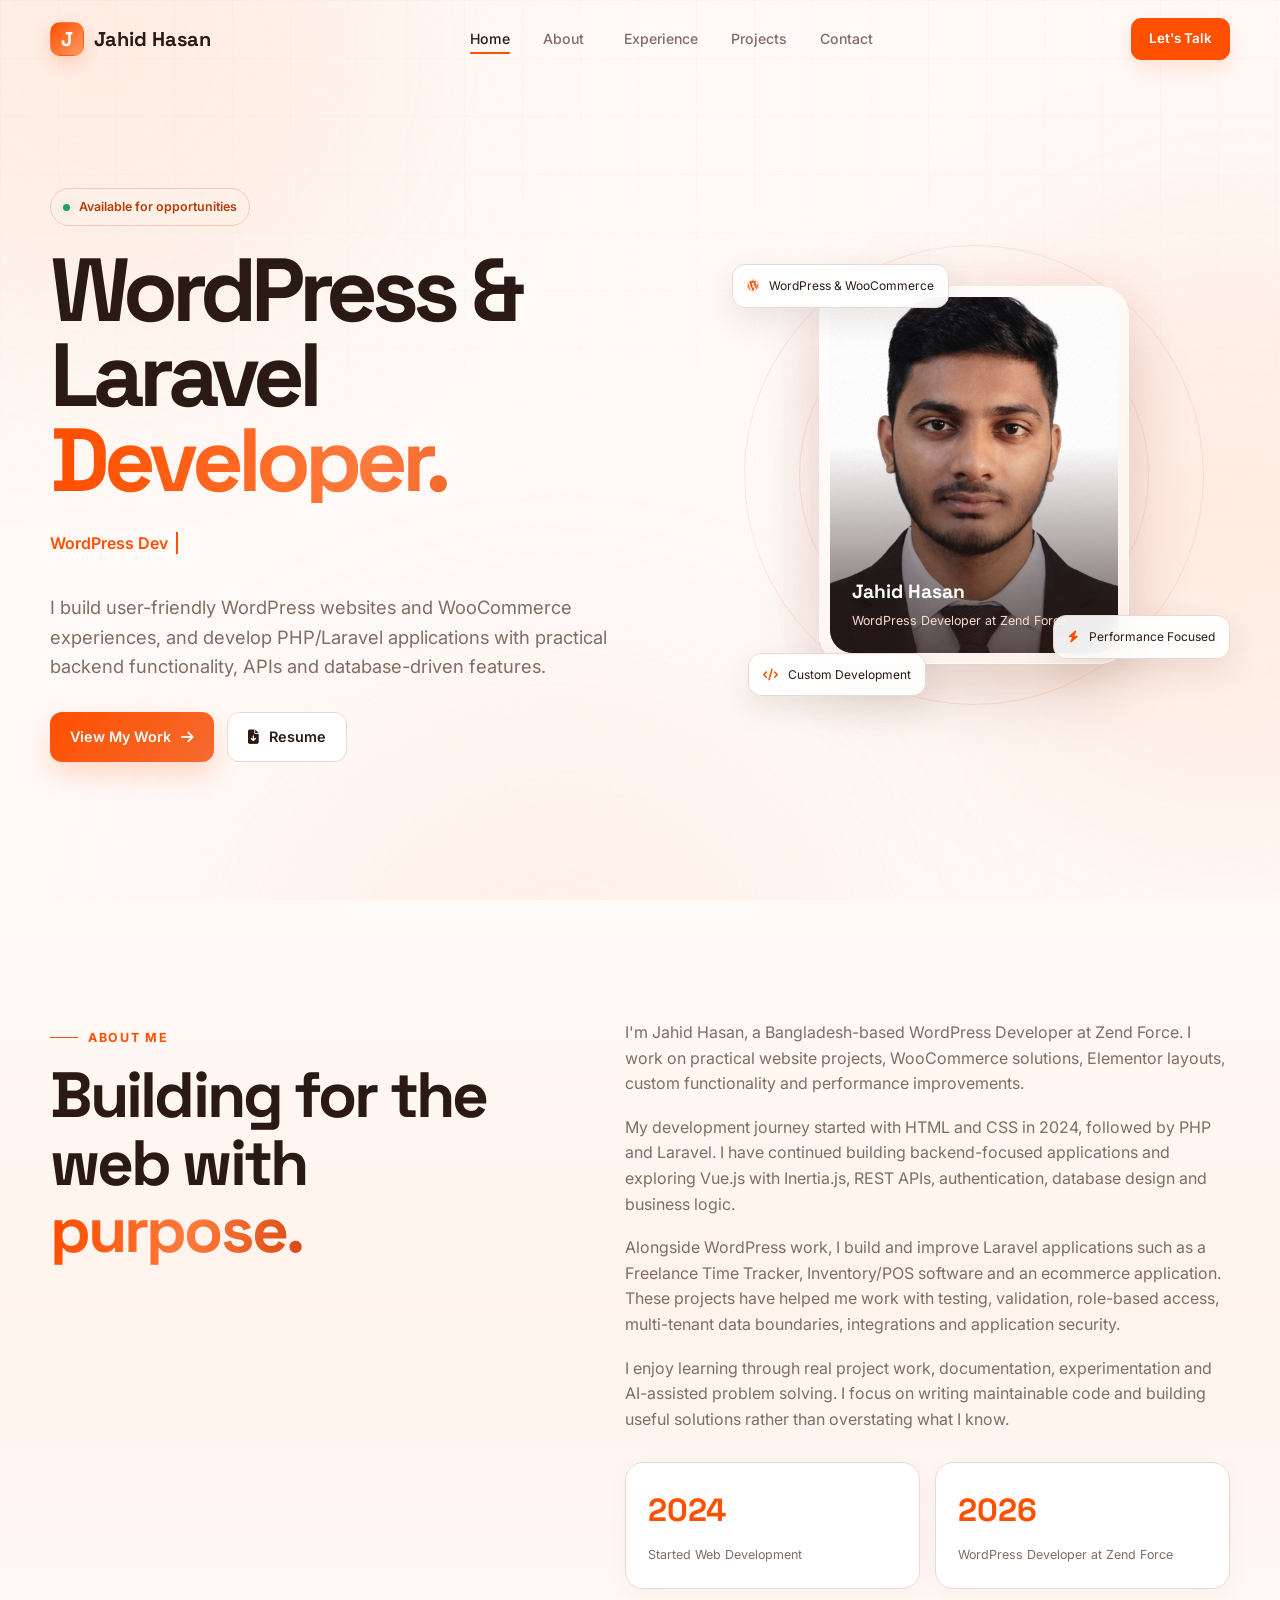
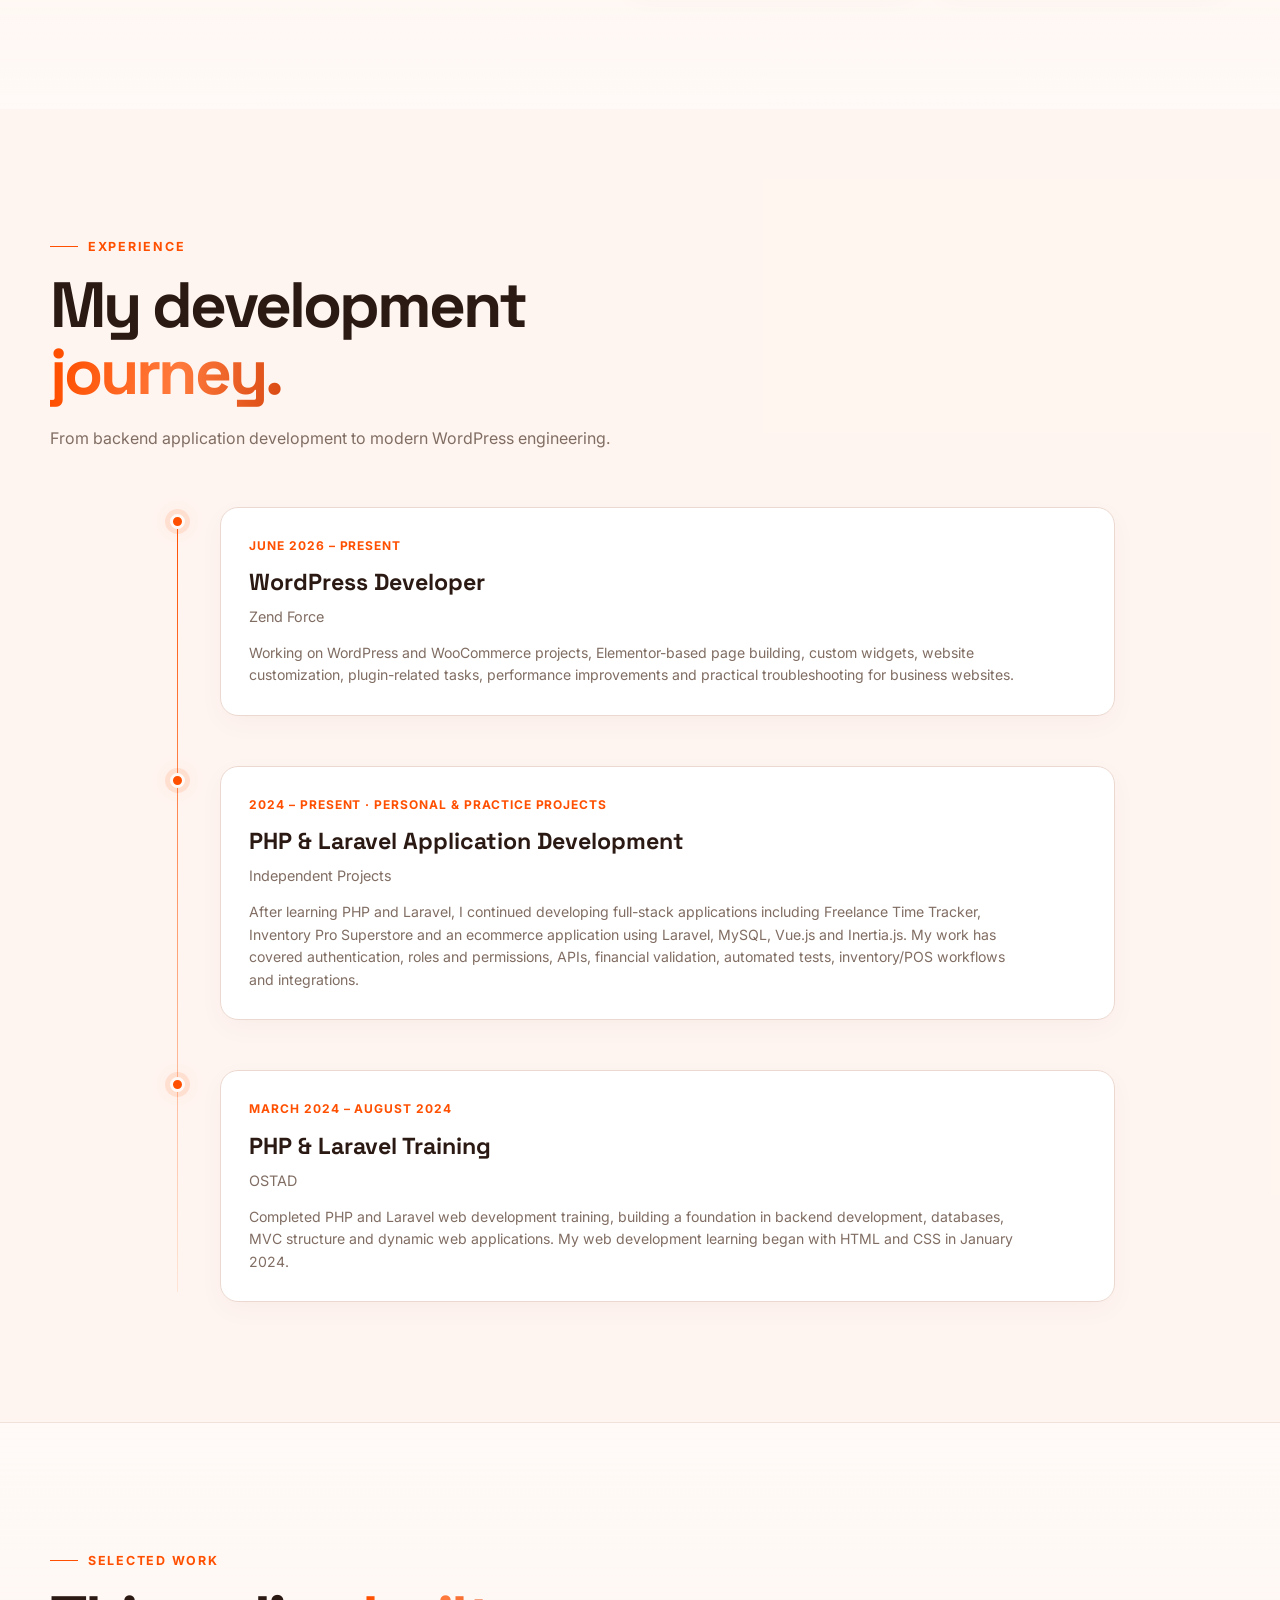
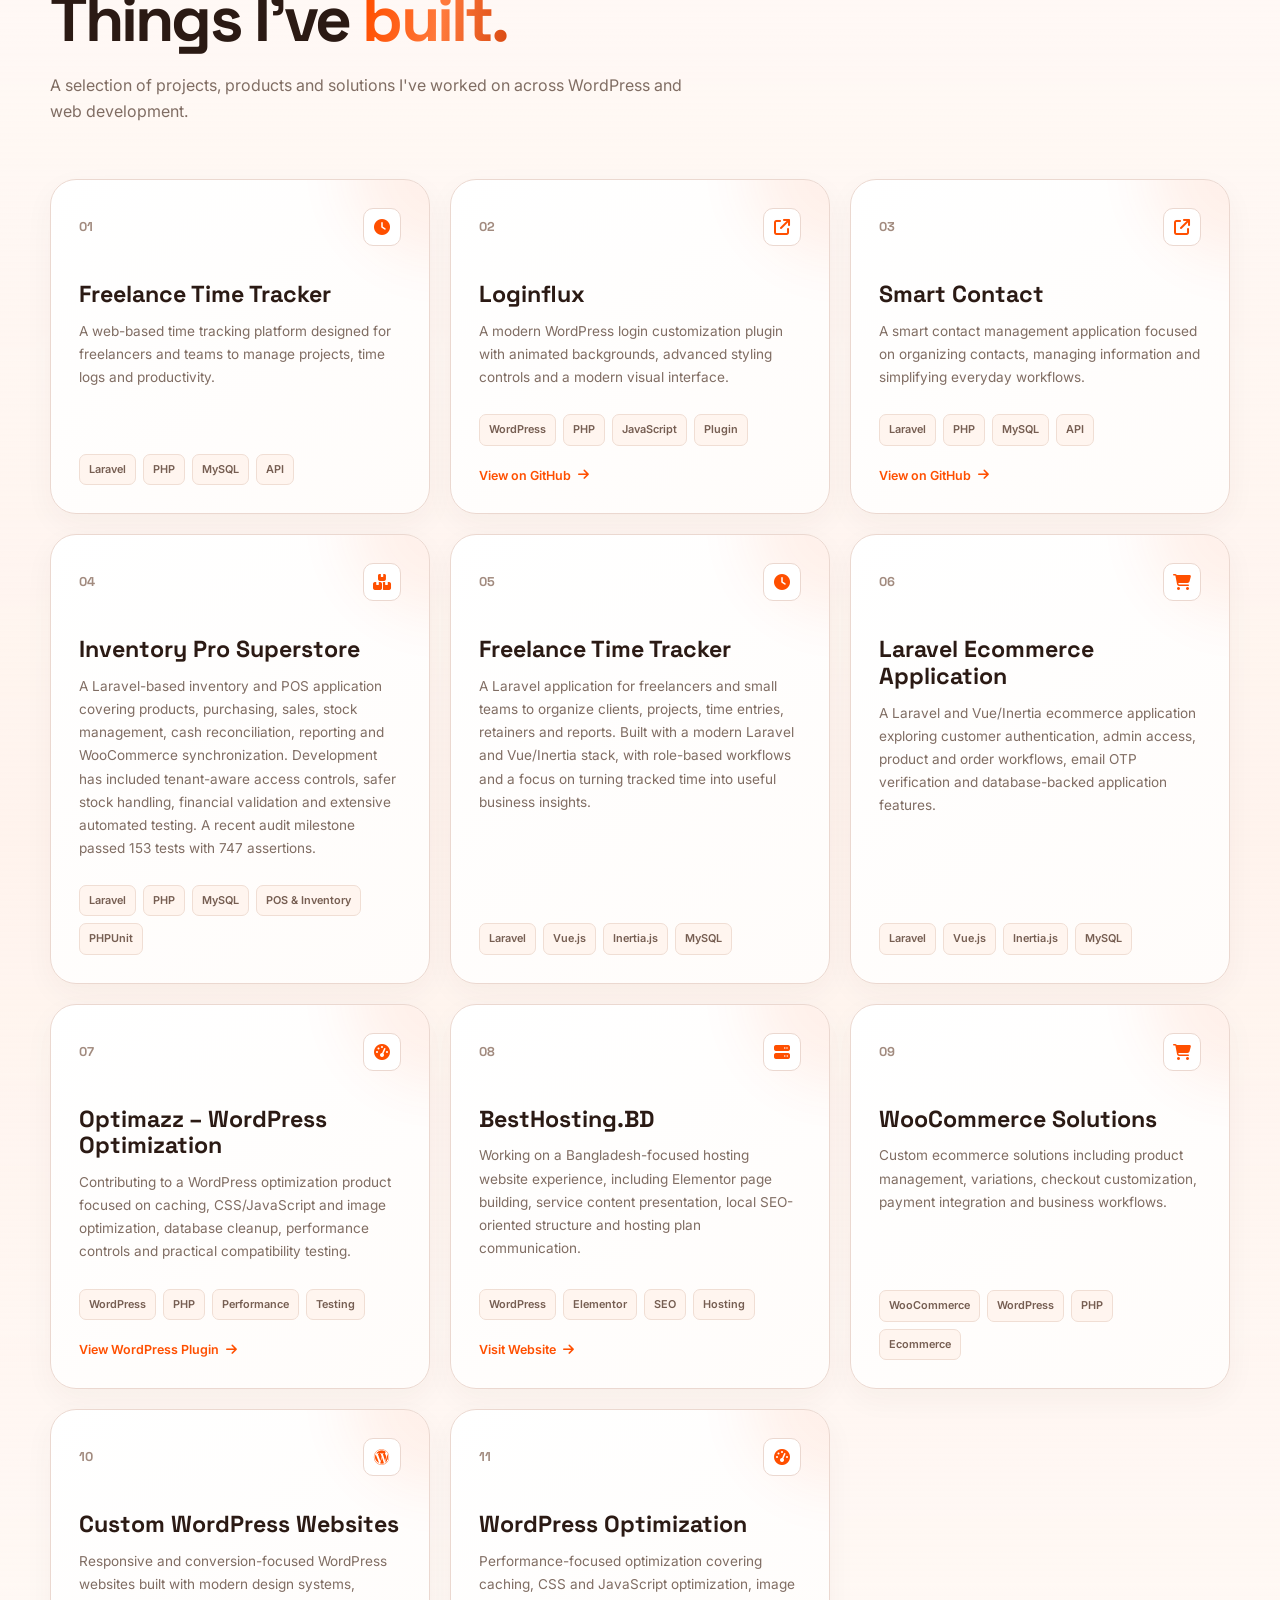
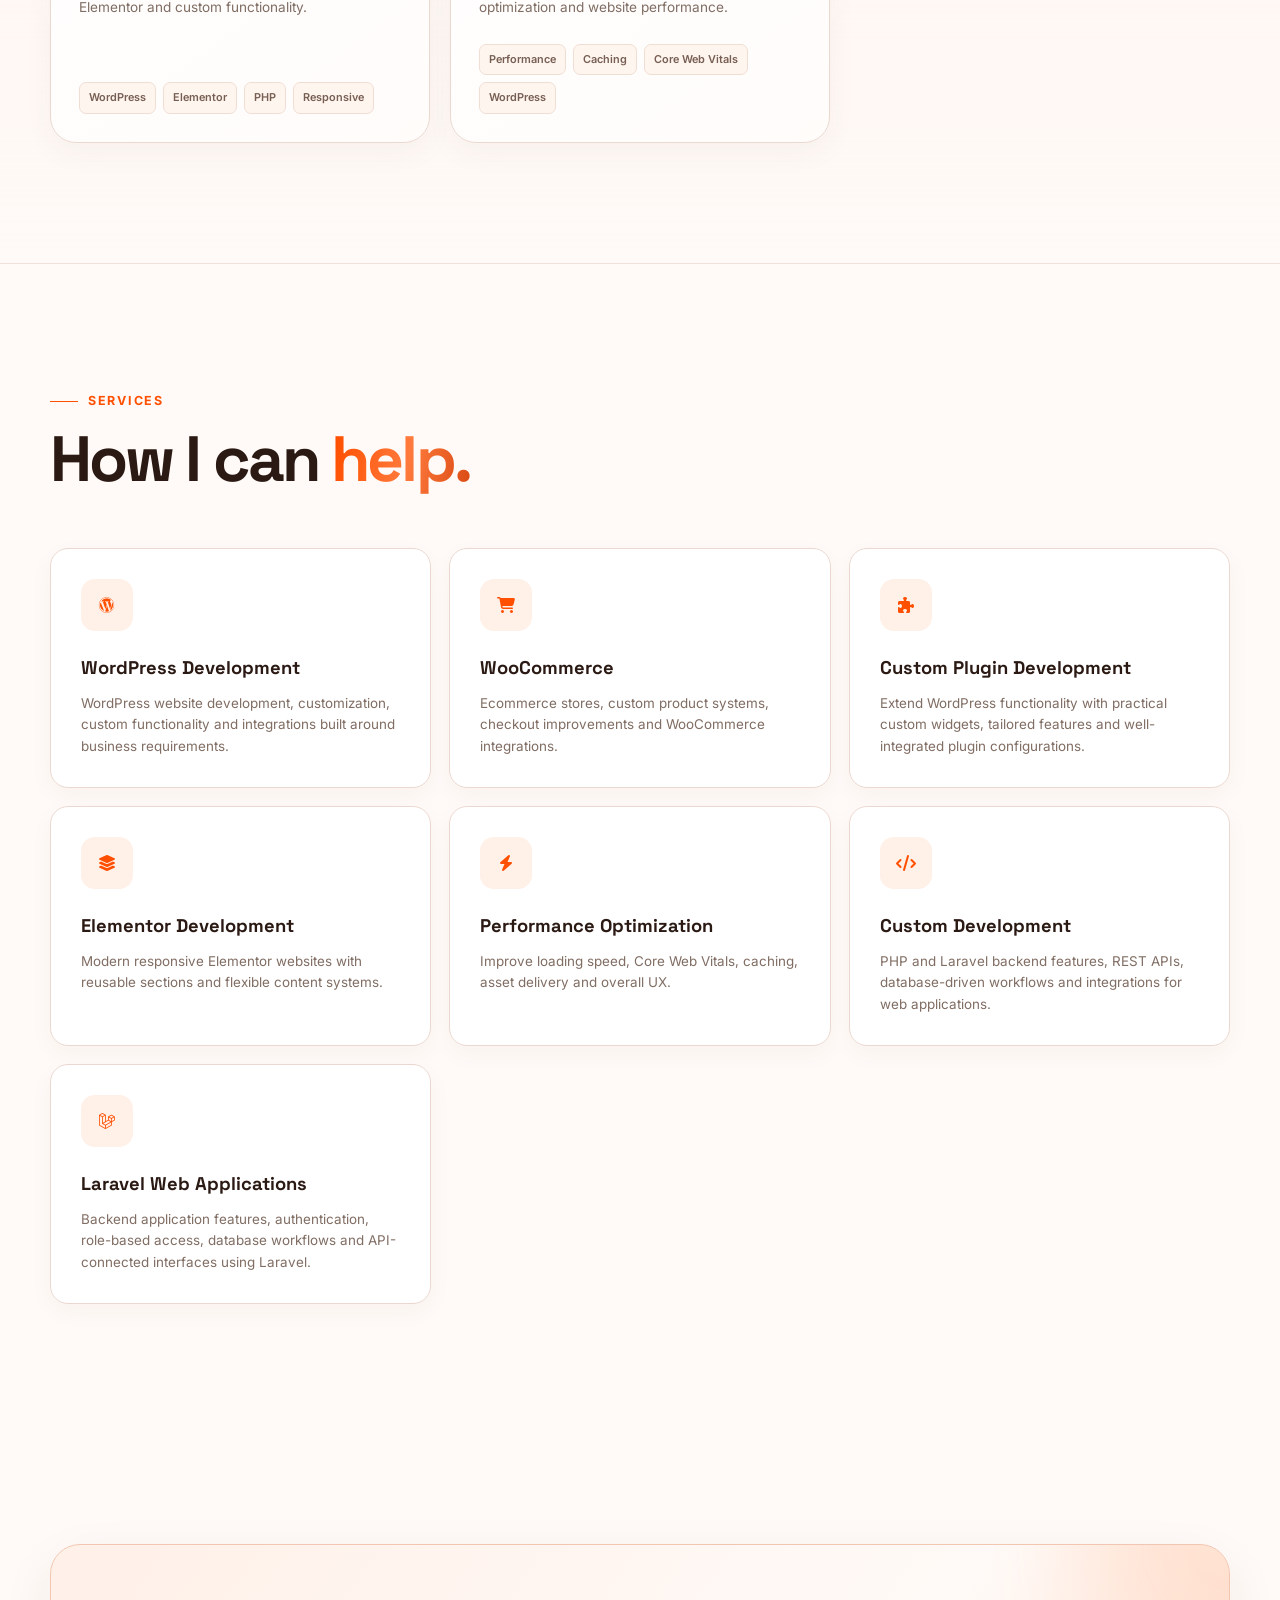
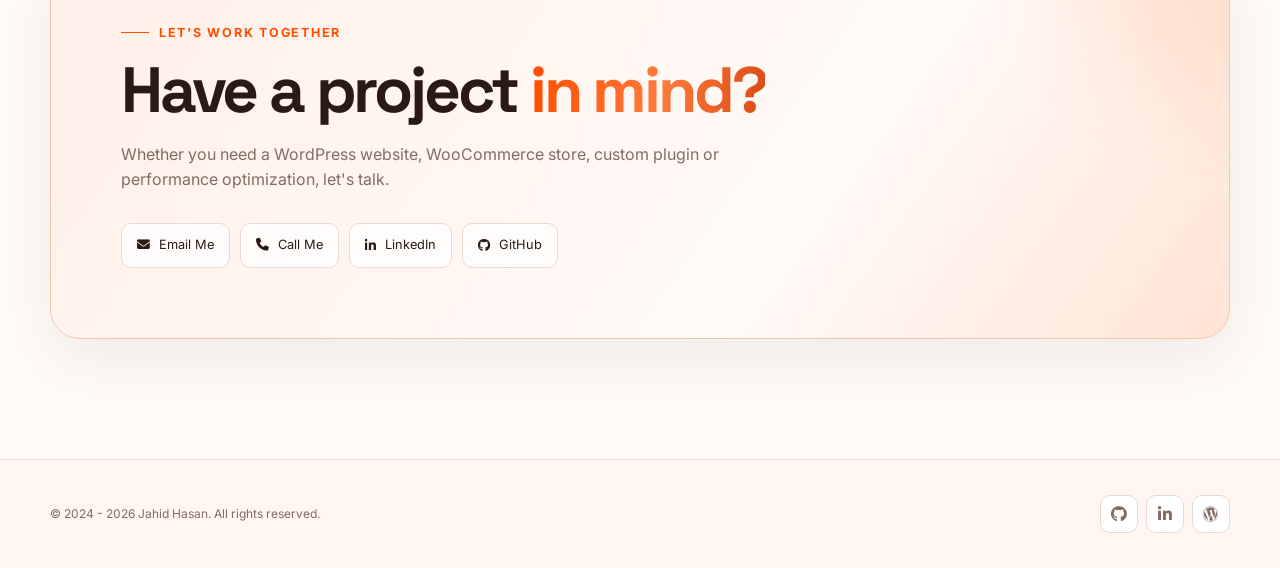
==== commit 02023935: "Footer updated" ====
--- a/index.html
+++ b/index.html
@@ -4047,9 +4047,8 @@
            FOOTER YEAR
         ========================================================= */
 
-        document.getElementById("year")
-            .textContent =
-            new Date().getFullYear();
+        document.getElementById("year").textContent =
+            `2024 - ${new Date().getFullYear()}`;
 
     </script>
 
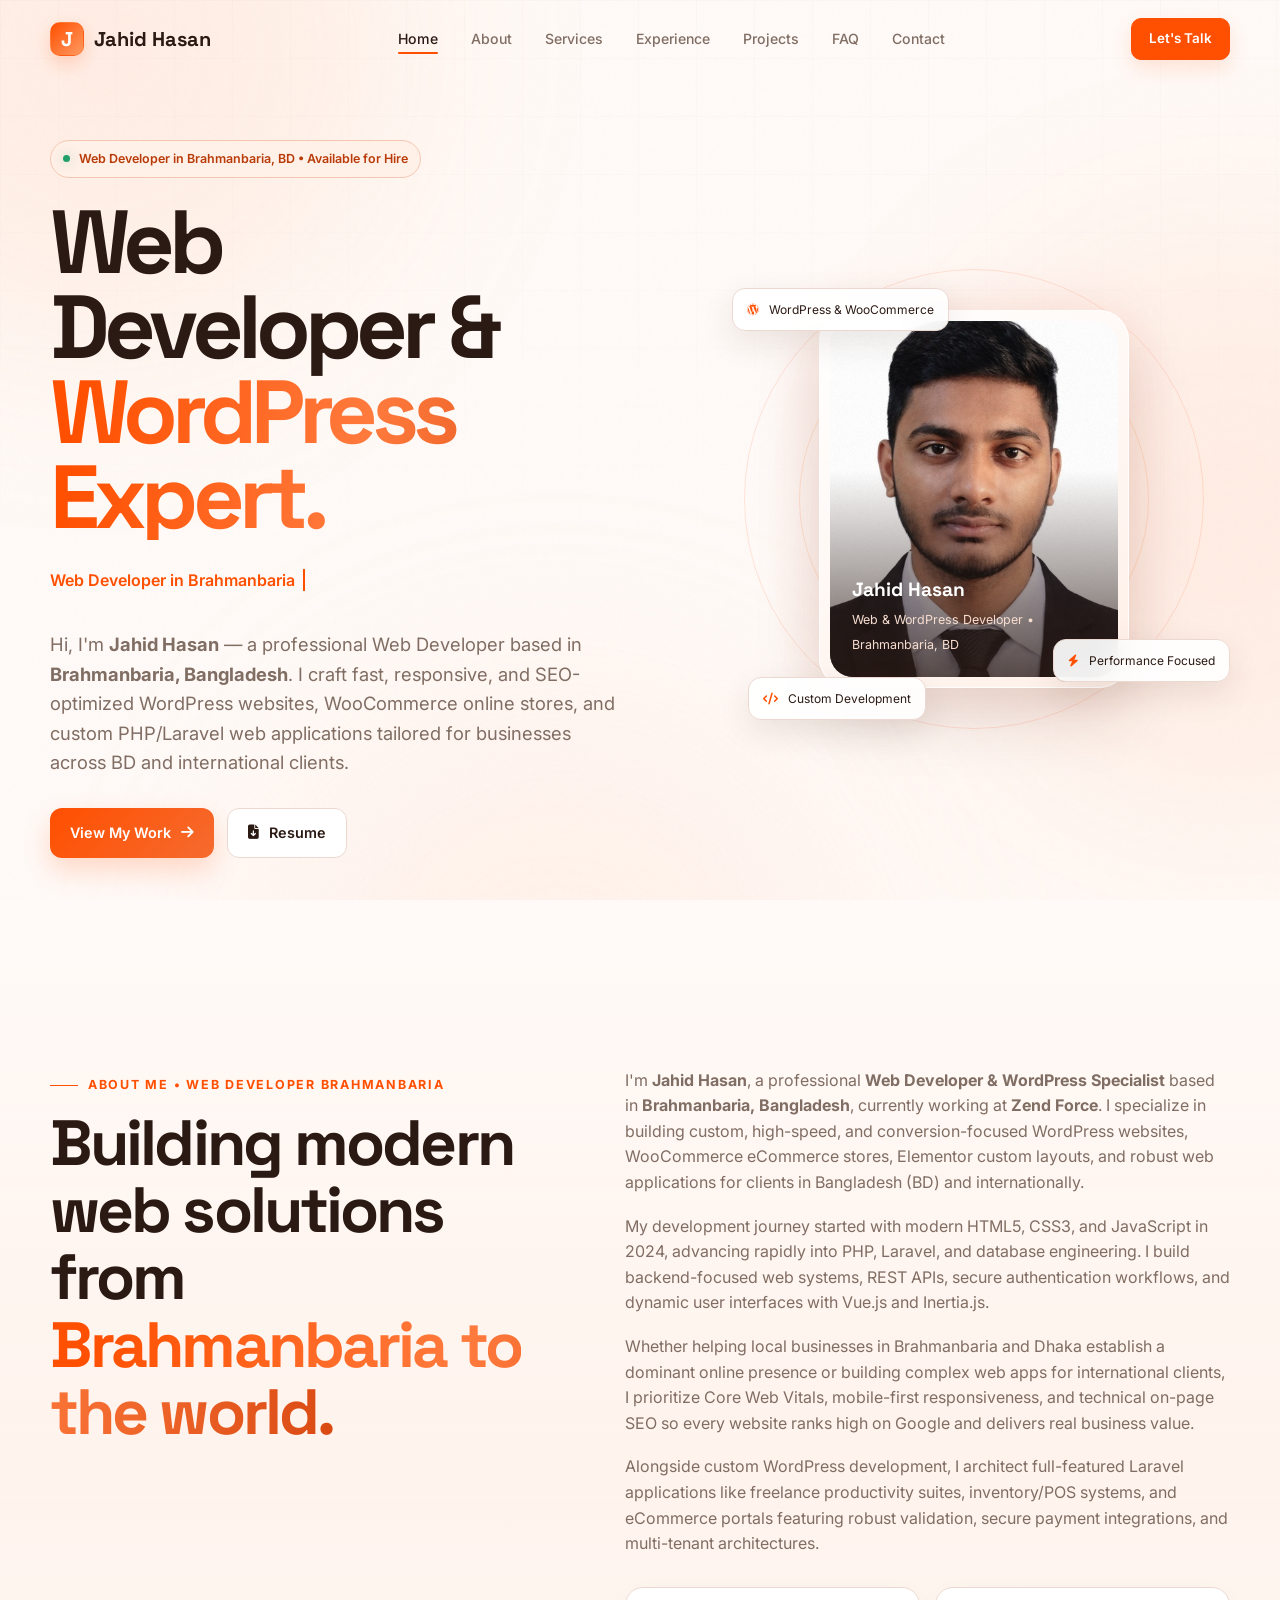
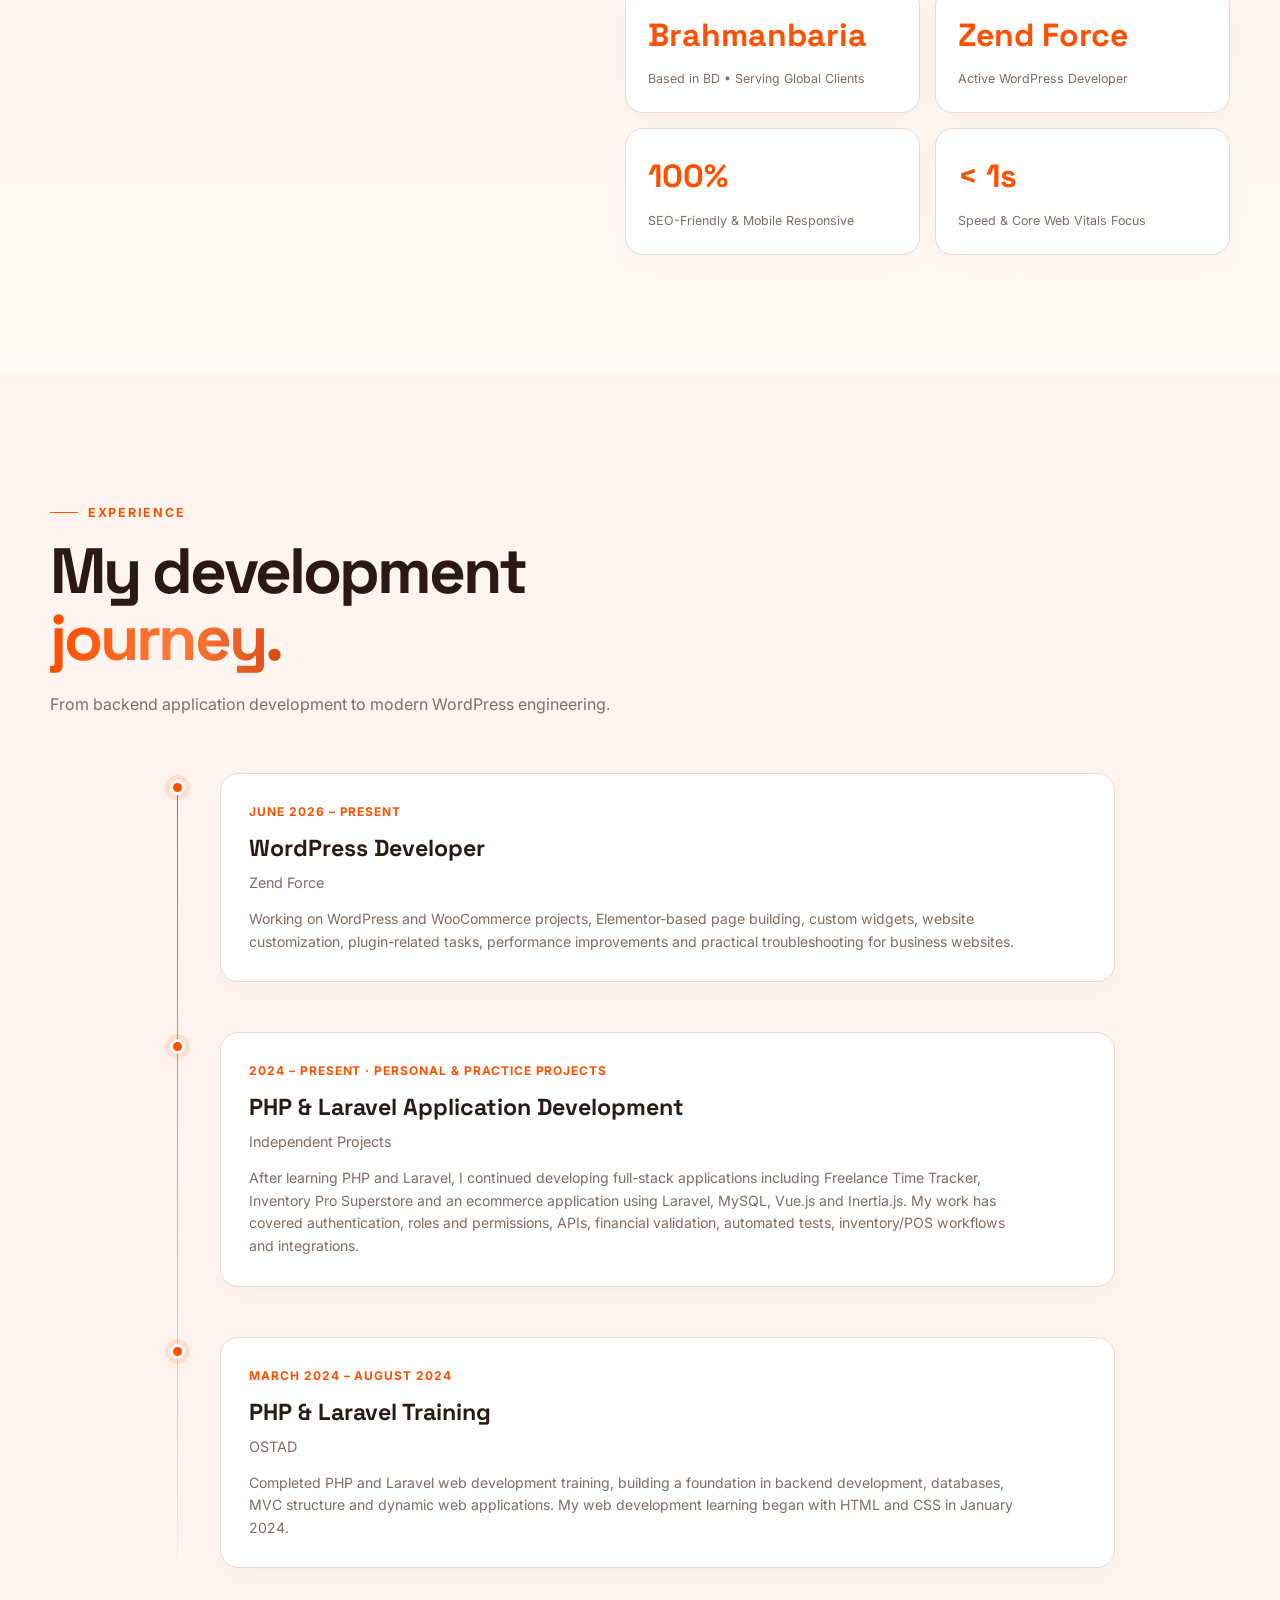
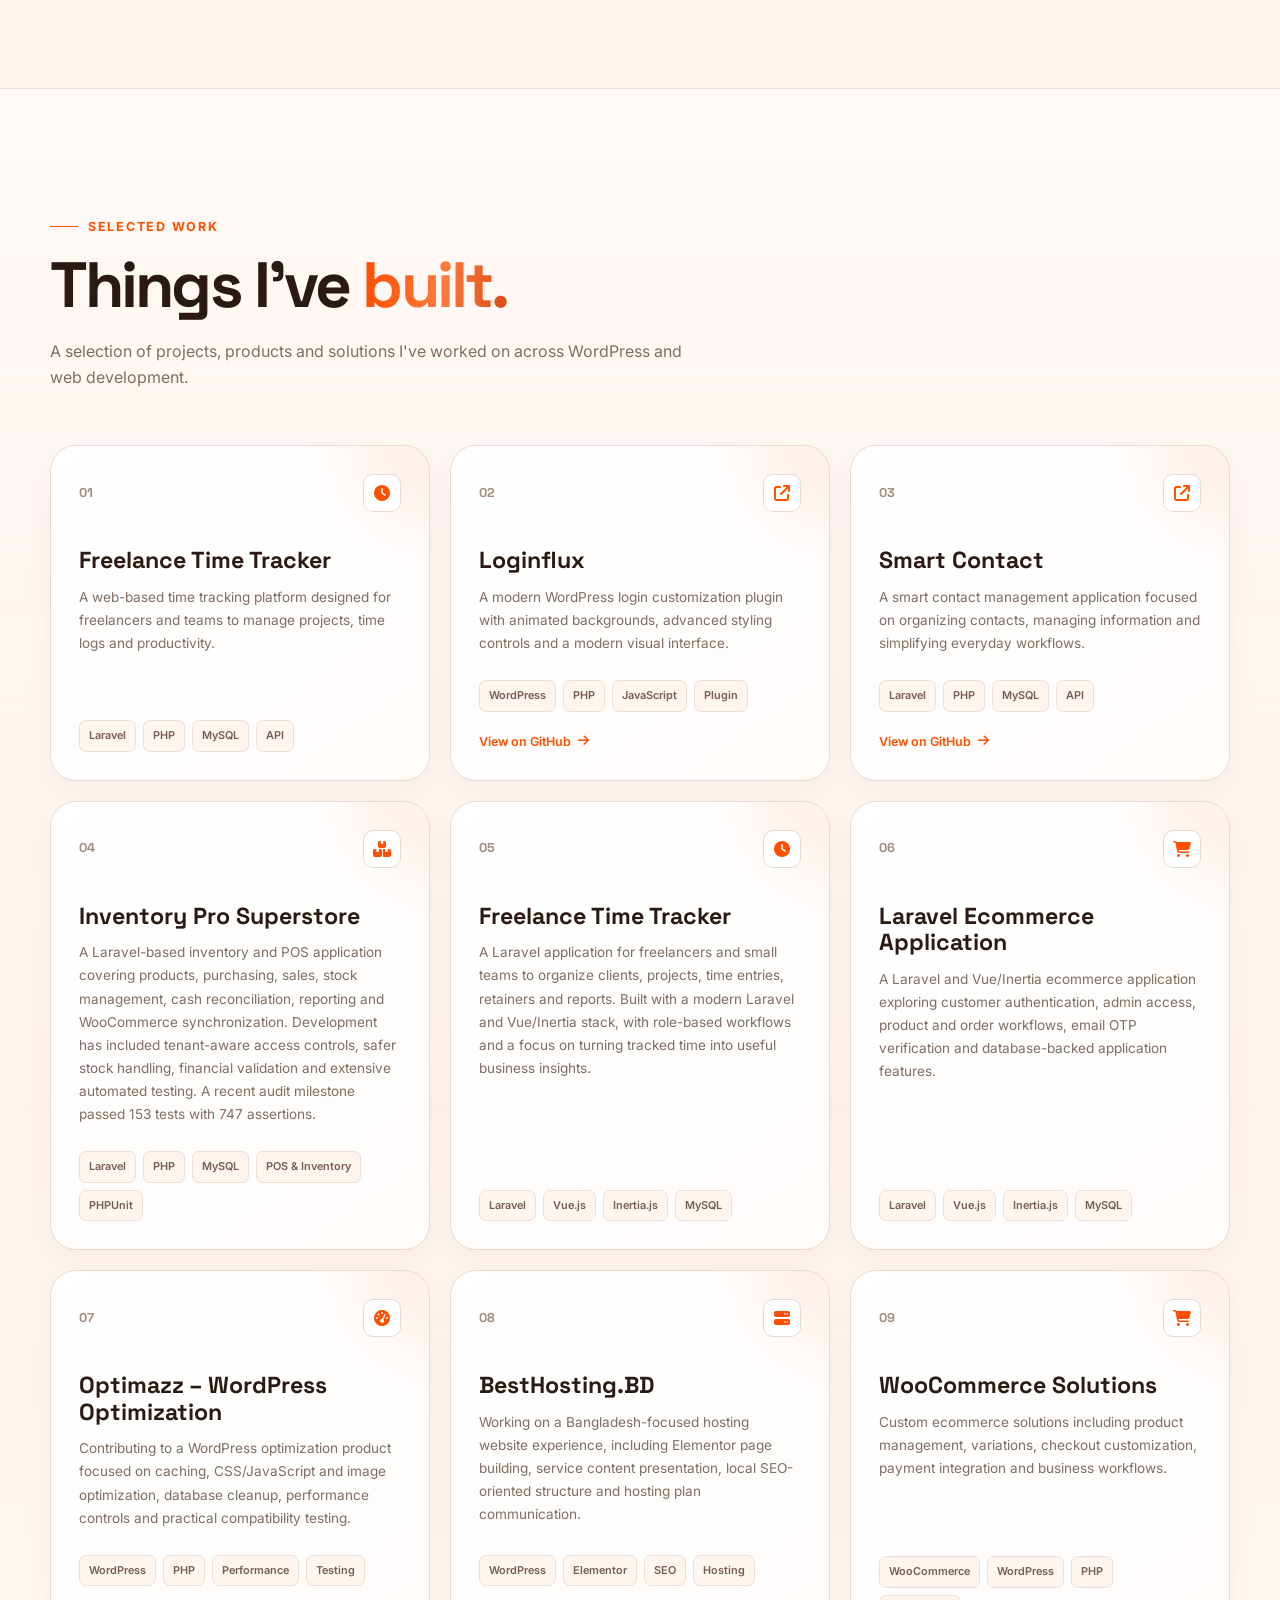
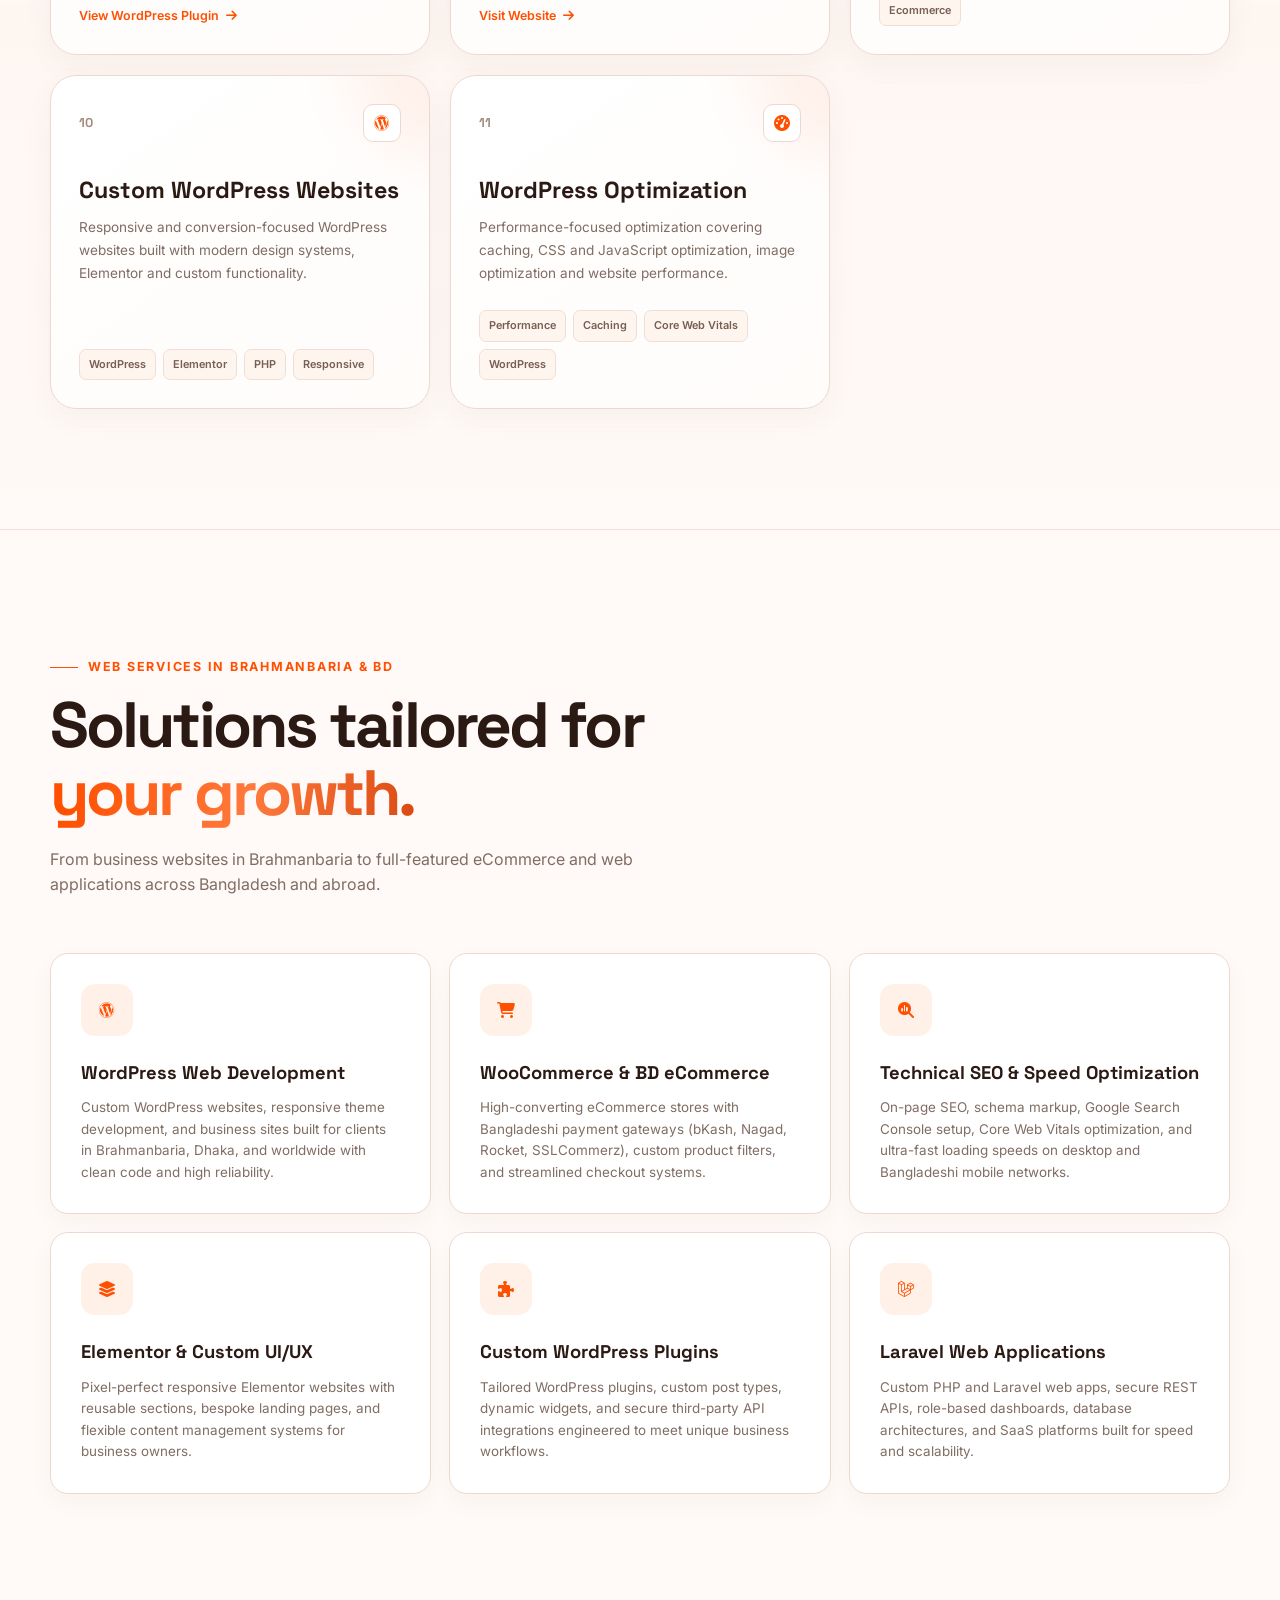
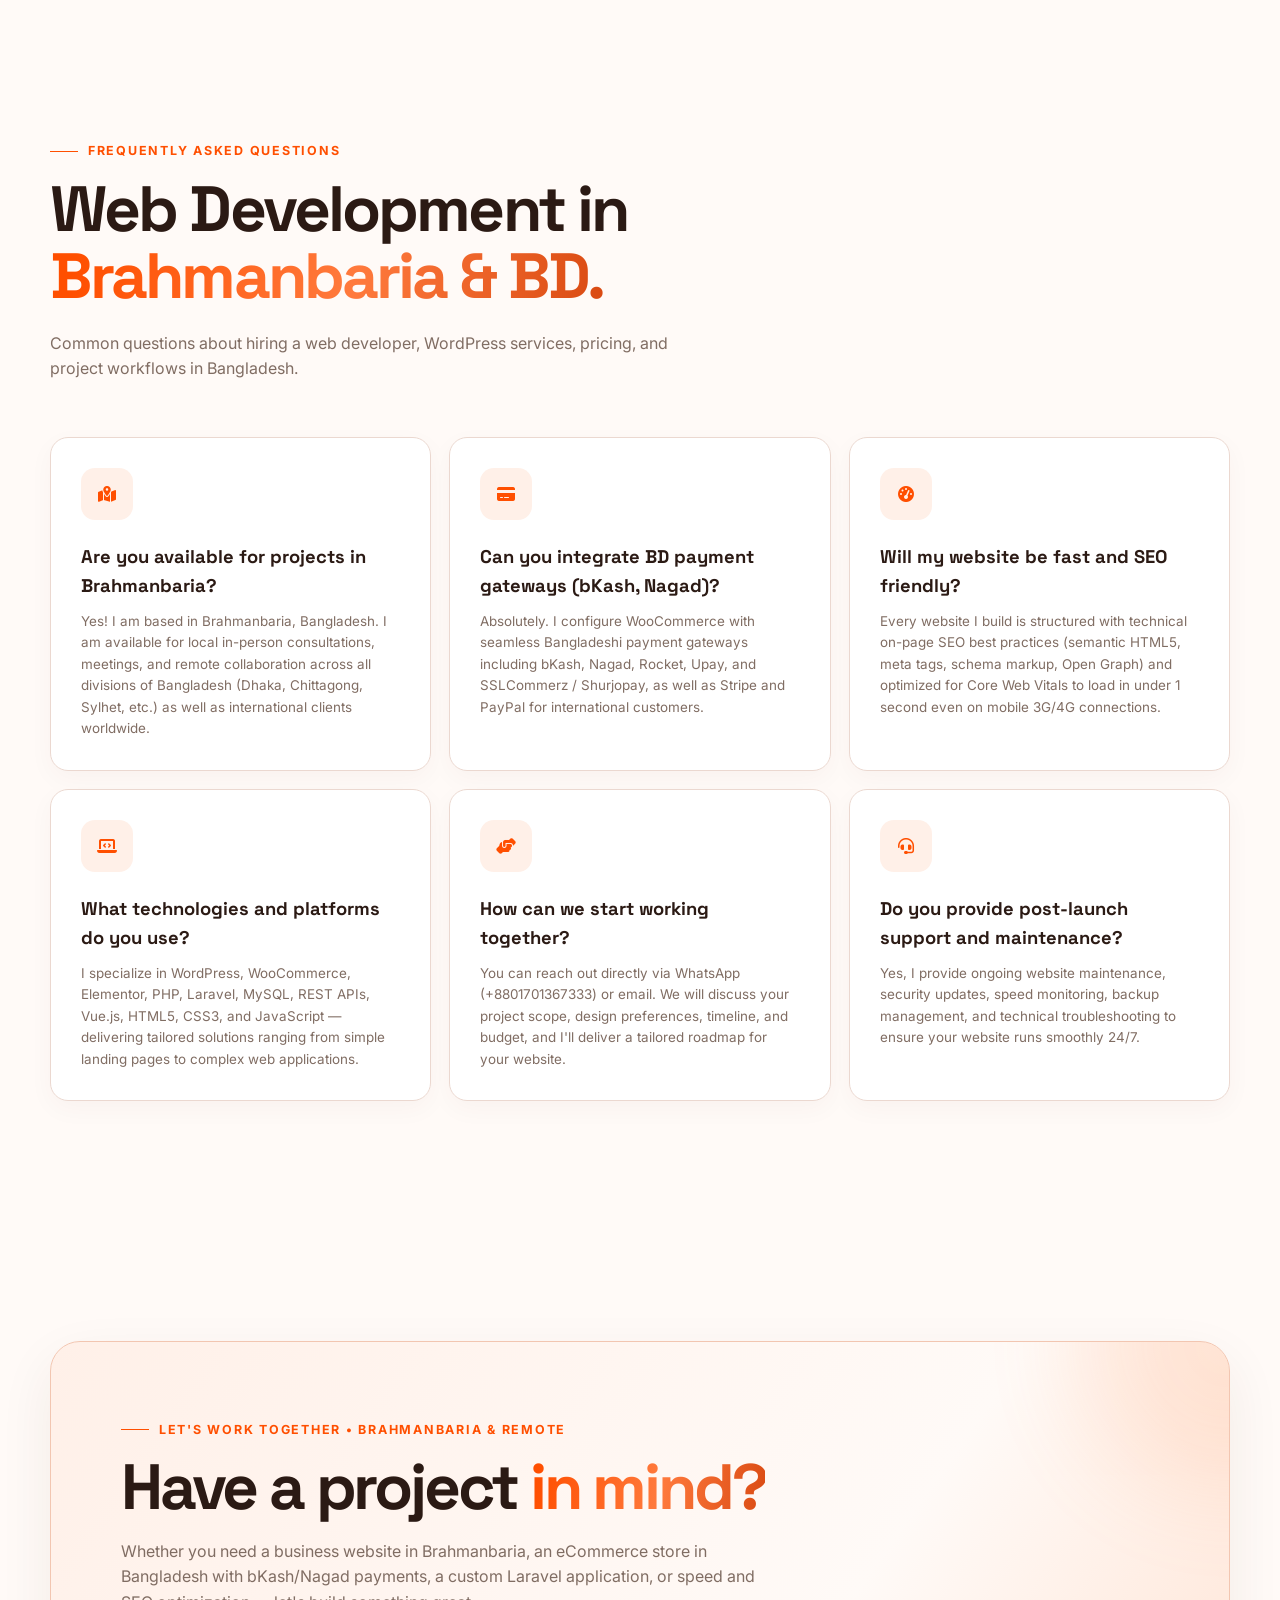
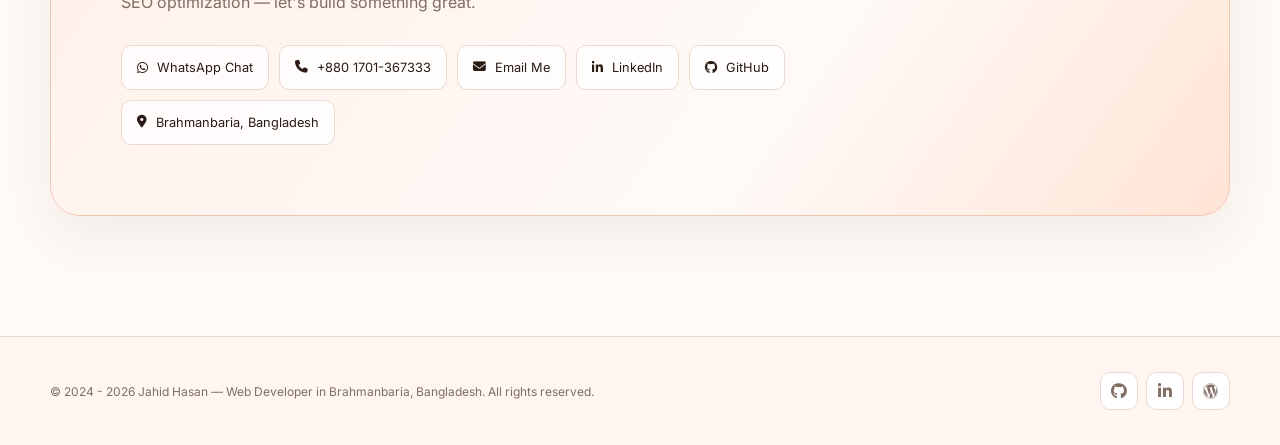
==== commit 8d3c81f7: "SEO Implemented" ====
--- a/index.html
+++ b/index.html
@@ -5,10 +5,190 @@
     <meta charset="UTF-8">
     <meta name="viewport" content="width=device-width, initial-scale=1.0">
 
-    <title>Jahid Hasan — WordPress & Laravel Developer</title>
-
+    <title>Jahid Hasan — Web Developer in Brahmanbaria, Bangladesh | WordPress & Laravel Expert</title>
+
+    <!-- Primary SEO Meta Tags -->
     <meta name="description"
-        content="Jahid Hasan is a Bangladesh-based WordPress Developer at Zend Force with experience in WooCommerce, Elementor, PHP, Laravel, Vue.js, Inertia.js and web application development.">
+        content="Jahid Hasan is a professional Web Developer & WordPress specialist based in Brahmanbaria, Bangladesh (BD). Providing custom website development, WooCommerce stores, Laravel web applications, performance and SEO optimization.">
+    <meta name="keywords"
+        content="Web Developer in Brahmanbaria, WordPress Developer Brahmanbaria, Web Developer Bangladesh, Best Web Developer Brahmanbaria, Freelance Web Developer BD, Web Designer Brahmanbaria, Jahid Hasan, Zend Force, WooCommerce Developer Bangladesh, Laravel Developer BD, Website Development Brahmanbaria, Frontend Developer Brahmanbaria">
+    <meta name="author" content="Jahid Hasan">
+    <meta name="robots" content="index, follow, max-image-preview:large, max-snippet:-1, max-video-preview:-1">
+    <link rel="canonical" href="https://jahidhasan.me/">
+
+    <!-- Geo / Local SEO Meta Tags (Brahmanbaria, Bangladesh) -->
+    <meta name="geo.region" content="BD-15">
+    <meta name="geo.placename" content="Brahmanbaria, Bangladesh">
+    <meta name="geo.position" content="23.9608;91.1115">
+    <meta name="ICBM" content="23.9608, 91.1115">
+
+    <!-- Open Graph / Facebook / LinkedIn / WhatsApp -->
+    <meta property="og:type" content="profile">
+    <meta property="og:title" content="Jahid Hasan — Web Developer in Brahmanbaria, Bangladesh | WordPress & Laravel">
+    <meta property="og:description"
+        content="Professional Web Developer & WordPress specialist based in Brahmanbaria, BD. Building responsive, fast, and high-converting websites, WooCommerce stores, and custom web apps.">
+    <meta property="og:image" content="passport_size_photo.jpg">
+    <meta property="og:url" content="https://jahidhasan.me/">
+    <meta property="og:site_name" content="Jahid Hasan Portfolio">
+    <meta property="og:locale" content="en_US">
+
+    <!-- Twitter Card -->
+    <meta name="twitter:card" content="summary_large_image">
+    <meta name="twitter:title" content="Jahid Hasan — Web Developer in Brahmanbaria, Bangladesh">
+    <meta name="twitter:description"
+        content="Professional Web Developer & WordPress specialist based in Brahmanbaria, BD. Custom websites, WooCommerce, and Laravel web applications.">
+    <meta name="twitter:image" content="passport_size_photo.jpg">
+
+    <!-- Structured Data (JSON-LD) for Local SEO & Rich Snippets -->
+    <script type="application/ld+json">
+    {
+      "@context": "https://schema.org",
+      "@graph": [
+        {
+          "@type": "Person",
+          "@id": "https://jahidhasan.me/#person",
+          "name": "Jahid Hasan",
+          "jobTitle": "Web Developer & WordPress Specialist",
+          "description": "Professional Web Developer & WordPress specialist based in Brahmanbaria, Bangladesh, specializing in custom websites, WooCommerce, Elementor, and Laravel web applications.",
+          "image": "passport_size_photo.jpg",
+          "email": "jahidhasan370919@gmail.com",
+          "telephone": "+8801701367333",
+          "address": {
+            "@type": "PostalAddress",
+            "addressLocality": "Brahmanbaria",
+            "addressRegion": "Chittagong Division",
+            "addressCountry": "BD"
+          },
+          "worksFor": {
+            "@type": "Organization",
+            "name": "Zend Force"
+          },
+          "sameAs": [
+            "https://github.com/jahid-we",
+            "https://www.linkedin.com/in/jahid-hasan-6891123a8",
+            "https://profiles.wordpress.org/jahidzendforce/"
+          ],
+          "knowsAbout": [
+            "Web Development",
+            "WordPress Development",
+            "WooCommerce",
+            "Elementor",
+            "Laravel",
+            "PHP",
+            "JavaScript",
+            "Search Engine Optimization (SEO)",
+            "Website Speed Optimization"
+          ]
+        },
+        {
+          "@type": "ProfessionalService",
+          "@id": "https://jahidhasan.me/#service",
+          "name": "Jahid Hasan — Web Development Services Brahmanbaria",
+          "image": "passport_size_photo.jpg",
+          "telephone": "+8801701367333",
+          "email": "jahidhasan370919@gmail.com",
+          "priceRange": "$$",
+          "address": {
+            "@type": "PostalAddress",
+            "addressLocality": "Brahmanbaria",
+            "addressRegion": "Chittagong Division",
+            "addressCountry": "BD"
+          },
+          "geo": {
+            "@type": "GeoCoordinates",
+            "latitude": 23.9608,
+            "longitude": 91.1115
+          },
+          "areaServed": [
+            {
+              "@type": "City",
+              "name": "Brahmanbaria"
+            },
+            {
+              "@type": "Country",
+              "name": "Bangladesh"
+            },
+            {
+              "@type": "Place",
+              "name": "Worldwide"
+            }
+          ],
+          "hasOfferCatalog": {
+            "@type": "OfferCatalog",
+            "name": "Web Development Services",
+            "itemListElement": [
+              {
+                "@type": "Offer",
+                "itemOffered": {
+                  "@type": "Service",
+                  "name": "WordPress Website Development"
+                }
+              },
+              {
+                "@type": "Offer",
+                "itemOffered": {
+                  "@type": "Service",
+                  "name": "WooCommerce Online Store Development"
+                }
+              },
+              {
+                "@type": "Offer",
+                "itemOffered": {
+                  "@type": "Service",
+                  "name": "Custom Laravel Web Application"
+                }
+              },
+              {
+                "@type": "Offer",
+                "itemOffered": {
+                  "@type": "Service",
+                  "name": "Website Speed & SEO Optimization"
+                }
+              }
+            ]
+          }
+        },
+        {
+          "@type": "FAQPage",
+          "@id": "https://jahidhasan.me/#faq",
+          "mainEntity": [
+            {
+              "@type": "Question",
+              "name": "Are you available for web development projects in Brahmanbaria and Bangladesh?",
+              "acceptedAnswer": {
+                "@type": "Answer",
+                "text": "Yes, I am based in Brahmanbaria, Bangladesh and available for both in-person consultations in Brahmanbaria and remote web development across Bangladesh (Dhaka, Chittagong, Sylhet, etc.) as well as international clients."
+              }
+            },
+            {
+              "@type": "Question",
+              "name": "Can you integrate Bangladeshi payment gateways like bKash and Nagad?",
+              "acceptedAnswer": {
+                "@type": "Answer",
+                "text": "Yes, I integrate WooCommerce with local Bangladeshi payment options including bKash, Nagad, Rocket, Upay, and payment gateways like SSLCommerz and Shurjopay, alongside international gateways like Stripe and PayPal."
+              }
+            },
+            {
+              "@type": "Question",
+              "name": "Will my website be fast and SEO friendly?",
+              "acceptedAnswer": {
+                "@type": "Answer",
+                "text": "Every website is built with clean HTML5 markup, schema data, fast loading speeds optimized for Core Web Vitals, and on-page SEO targeting search engines so your business ranks high on Google."
+              }
+            },
+            {
+              "@type": "Question",
+              "name": "What web development technologies do you use?",
+              "acceptedAnswer": {
+                "@type": "Answer",
+                "text": "I specialize in WordPress, WooCommerce, Elementor, PHP, Laravel, MySQL, REST APIs, Vue.js, HTML5, CSS3, and JavaScript."
+              }
+            }
+          ]
+        }
+      ]
+    }
+    </script>
 
     <link rel="preconnect" href="https://fonts.googleapis.com">
     <link rel="preconnect" href="https://fonts.gstatic.com" crossorigin>
@@ -2564,6 +2744,9 @@
                     </li>
 
                     <li>
+                        <a href="#services" class="nav-link">
+                            Services
+                        </a>
                     </li>
 
                     <li>
@@ -2579,6 +2762,12 @@
                     </li>
 
                     <li>
+                        <a href="#faq" class="nav-link">
+                            FAQ
+                        </a>
+                    </li>
+
+                    <li>
                         <a href="#contact" class="nav-link">
                             Contact
                         </a>
@@ -2618,18 +2807,18 @@
 
                             <span class="eyebrow-dot"></span>
 
-                            Available for opportunities
+                            Web Developer in Brahmanbaria, BD • Available for Hire
 
                         </div>
 
                         <h1 class="hero-title">
 
                             <span>
-                                WordPress & Laravel
+                                Web Developer &
                             </span>
 
                             <span class="gradient-text">
-                                Developer.
+                                WordPress Expert.
                             </span>
 
                         </h1>
@@ -2637,7 +2826,7 @@
                         <div class="typing-line">
 
                             <span id="typingText">
-                                WordPress Developer
+                                Web Developer in Brahmanbaria
                             </span>
 
                             <span class="typing-cursor"></span>
@@ -2646,10 +2835,10 @@
 
                         <p class="hero-subtitle">
 
-                            I build user-friendly WordPress websites and
-                            WooCommerce experiences, and develop PHP/Laravel
-                            applications with practical backend functionality,
-                            APIs and database-driven features.
+                            Hi, I'm <strong>Jahid Hasan</strong> — a professional Web Developer based in
+                            <strong>Brahmanbaria, Bangladesh</strong>. I craft fast, responsive, and SEO-optimized
+                            WordPress websites, WooCommerce online stores, and custom PHP/Laravel web applications
+                            tailored for businesses across BD and international clients.
 
                         </p>
 
@@ -2709,7 +2898,7 @@
 
                             <div class="profile-inner">
 
-                                <img src="passport_size_photo.jpg" alt="Jahid Hasan">
+                                <img src="passport_size_photo.jpg" alt="Jahid Hasan - Professional Web Developer and WordPress Expert in Brahmanbaria, Bangladesh" width="400" height="400" loading="eager">
 
                                 <div class="profile-label">
 
@@ -2718,7 +2907,7 @@
                                     </strong>
 
                                     <span>
-                                        WordPress Developer at Zend Force
+                                        Web & WordPress Developer • Brahmanbaria, BD
                                     </span>
 
                                 </div>
@@ -2748,13 +2937,13 @@
                     <div class="section-header reveal">
 
                         <span class="section-kicker">
-                            About Me
+                            About Me • Web Developer Brahmanbaria
                         </span>
 
                         <h2 class="section-title">
-                            Building for the web with
+                            Building modern web solutions from
                             <span class="gradient-text">
-                                purpose.
+                                Brahmanbaria to the world.
                             </span>
                         </h2>
 
@@ -2763,47 +2952,51 @@
                     <div class="about-copy reveal">
 
                         <p>
-                            I'm Jahid Hasan, a Bangladesh-based WordPress Developer
-                            at Zend Force. I work on practical website projects,
-                            WooCommerce solutions, Elementor layouts, custom
-                            functionality and performance improvements.
+                            I'm <strong>Jahid Hasan</strong>, a professional <strong>Web Developer & WordPress Specialist</strong>
+                            based in <strong>Brahmanbaria, Bangladesh</strong>, currently working at <strong>Zend Force</strong>.
+                            I specialize in building custom, high-speed, and conversion-focused WordPress websites,
+                            WooCommerce eCommerce stores, Elementor custom layouts, and robust web applications for clients in
+                            Bangladesh (BD) and internationally.
                         </p>
 
                         <p>
-                            My development journey started with HTML and CSS in
-                            2024, followed by PHP and Laravel. I have continued
-                            building backend-focused applications and exploring
-                            Vue.js with Inertia.js, REST APIs, authentication,
-                            database design and business logic.
+                            My development journey started with modern HTML5, CSS3, and JavaScript in 2024, advancing rapidly into
+                            PHP, Laravel, and database engineering. I build backend-focused web systems, REST APIs, secure
+                            authentication workflows, and dynamic user interfaces with Vue.js and Inertia.js.
                         </p>
 
                         <p>
-                            Alongside WordPress work, I build and improve Laravel
-                            applications such as a Freelance Time Tracker,
-                            Inventory/POS software and an ecommerce application.
-                            These projects have helped me work with testing,
-                            validation, role-based access, multi-tenant data
-                            boundaries, integrations and application security.
+                            Whether helping local businesses in Brahmanbaria and Dhaka establish a dominant online presence
+                            or building complex web apps for international clients, I prioritize Core Web Vitals, mobile-first
+                            responsiveness, and technical on-page SEO so every website ranks high on Google and delivers real business value.
                         </p>
 
                         <p>
-                            I enjoy learning through real project work,
-                            documentation, experimentation and AI-assisted
-                            problem solving. I focus on writing maintainable
-                            code and building useful solutions rather than
-                            overstating what I know.
+                            Alongside custom WordPress development, I architect full-featured Laravel applications like
+                            freelance productivity suites, inventory/POS systems, and eCommerce portals featuring robust
+                            validation, secure payment integrations, and multi-tenant architectures.
                         </p>
 
                         <div class="about-highlight">
 
                             <div class="highlight">
-                                <span class="highlight-number">2024</span>
-                                <span class="highlight-text">Started Web Development</span>
+                                <span class="highlight-number">Brahmanbaria</span>
+                                <span class="highlight-text">Based in BD • Serving Global Clients</span>
                             </div>
 
                             <div class="highlight">
-                                <span class="highlight-number">2026</span>
-                                <span class="highlight-text">WordPress Developer at Zend Force</span>
+                                <span class="highlight-number">Zend Force</span>
+                                <span class="highlight-text">Active WordPress Developer</span>
+                            </div>
+
+                            <div class="highlight">
+                                <span class="highlight-number">100%</span>
+                                <span class="highlight-text">SEO-Friendly & Mobile Responsive</span>
+                            </div>
+
+                            <div class="highlight">
+                                <span class="highlight-number">&lt; 1s</span>
+                                <span class="highlight-text">Speed & Core Web Vitals Focus</span>
                             </div>
 
                         </div>
@@ -3382,16 +3575,20 @@
                 <div class="section-header reveal">
 
                     <span class="section-kicker">
-                        Services
+                        Web Services in Brahmanbaria & BD
                     </span>
 
                     <h2 class="section-title">
-                        How I can
+                        Solutions tailored for
                         <span class="gradient-text">
-                            help.
+                            your growth.
                         </span>
                     </h2>
 
+                    <p class="section-description">
+                        From business websites in Brahmanbaria to full-featured eCommerce and web applications across Bangladesh and abroad.
+                    </p>
+
                 </div>
 
                 <div class="services-grid">
@@ -3403,13 +3600,11 @@
                         </div>
 
                         <h3>
-                            WordPress Development
+                            WordPress Web Development
                         </h3>
 
                         <p>
-                            WordPress website development, customization,
-                            custom functionality and integrations built
-                            around business requirements.
+                            Custom WordPress websites, responsive theme development, and business sites built for clients in Brahmanbaria, Dhaka, and worldwide with clean code and high reliability.
                         </p>
 
                     </article>
@@ -3421,13 +3616,43 @@
                         </div>
 
                         <h3>
-                            WooCommerce
+                            WooCommerce & BD eCommerce
                         </h3>
 
                         <p>
-                            Ecommerce stores, custom product systems,
-                            checkout improvements and WooCommerce
-                            integrations.
+                            High-converting eCommerce stores with Bangladeshi payment gateways (bKash, Nagad, Rocket, SSLCommerz), custom product filters, and streamlined checkout systems.
+                        </p>
+
+                    </article>
+
+                    <article class="service-card reveal">
+
+                        <div class="service-icon">
+                            <i class="fa-solid fa-magnifying-glass-chart"></i>
+                        </div>
+
+                        <h3>
+                            Technical SEO & Speed Optimization
+                        </h3>
+
+                        <p>
+                            On-page SEO, schema markup, Google Search Console setup, Core Web Vitals optimization, and ultra-fast loading speeds on desktop and Bangladeshi mobile networks.
+                        </p>
+
+                    </article>
+
+                    <article class="service-card reveal">
+
+                        <div class="service-icon">
+                            <i class="fa-solid fa-layer-group"></i>
+                        </div>
+
+                        <h3>
+                            Elementor & Custom UI/UX
+                        </h3>
+
+                        <p>
+                            Pixel-perfect responsive Elementor websites with reusable sections, bespoke landing pages, and flexible content management systems for business owners.
                         </p>
 
                     </article>
@@ -3439,13 +3664,11 @@
                         </div>
 
                         <h3>
-                            Custom Plugin Development
+                            Custom WordPress Plugins
                         </h3>
 
                         <p>
-                            Extend WordPress functionality with practical
-                            custom widgets, tailored features and
-                            well-integrated plugin configurations.
+                            Tailored WordPress plugins, custom post types, dynamic widgets, and secure third-party API integrations engineered to meet unique business workflows.
                         </p>
 
                     </article>
@@ -3453,64 +3676,111 @@
                     <article class="service-card reveal">
 
                         <div class="service-icon">
-                            <i class="fa-solid fa-layer-group"></i>
+                            <i class="fa-brands fa-laravel"></i>
                         </div>
 
                         <h3>
-                            Elementor Development
+                            Laravel Web Applications
                         </h3>
 
                         <p>
-                            Modern responsive Elementor websites with
-                            reusable sections and flexible content systems.
+                            Custom PHP and Laravel web apps, secure REST APIs, role-based dashboards, database architectures, and SaaS platforms built for speed and scalability.
                         </p>
 
                     </article>
 
-                    <article class="service-card reveal">
-
-                        <div class="service-icon">
-                            <i class="fa-solid fa-bolt"></i>
-                        </div>
-
-                        <h3>
-                            Performance Optimization
-                        </h3>
-
-                        <p>
-                            Improve loading speed, Core Web Vitals,
-                            caching, asset delivery and overall UX.
-                        </p>
-
-                    </article>
-
-                    <article class="service-card reveal">
-
-                        <div class="service-icon">
-                            <i class="fa-solid fa-code"></i>
-                        </div>
-
-                        <h3>
-                            Custom Development
-                        </h3>
-
-                        <p>
-                            PHP and Laravel backend features, REST APIs,
-                            database-driven workflows and integrations
-                            for web applications.
-                        </p>
-
-                    </article>
+                </div>
+
+            </div>
+
+        </section>
+
+        <!-- =====================================================
+             FAQ (LOCAL & WEB DEVELOPMENT SEO)
+        ====================================================== -->
+
+        <section class="faq section-padding" id="faq">
+
+            <div class="container">
+
+                <div class="section-header reveal">
+
+                    <span class="section-kicker">
+                        Frequently Asked Questions
+                    </span>
+
+                    <h2 class="section-title">
+                        Web Development in
+                        <span class="gradient-text">
+                            Brahmanbaria & BD.
+                        </span>
+                    </h2>
+
+                    <p class="section-description">
+                        Common questions about hiring a web developer, WordPress services, pricing, and project workflows in Bangladesh.
+                    </p>
+
+                </div>
+
+                <div class="services-grid">
 
                     <article class="service-card reveal">
                         <div class="service-icon">
-                            <i class="fa-brands fa-laravel"></i>
-                        </div>
-                        <h3>Laravel Web Applications</h3>
+                            <i class="fa-solid fa-map-location-dot"></i>
+                        </div>
+                        <h3>Are you available for projects in Brahmanbaria?</h3>
                         <p>
-                            Backend application features, authentication,
-                            role-based access, database workflows and
-                            API-connected interfaces using Laravel.
+                            Yes! I am based in Brahmanbaria, Bangladesh. I am available for local in-person consultations, meetings, and remote collaboration across all divisions of Bangladesh (Dhaka, Chittagong, Sylhet, etc.) as well as international clients worldwide.
+                        </p>
+                    </article>
+
+                    <article class="service-card reveal">
+                        <div class="service-icon">
+                            <i class="fa-solid fa-credit-card"></i>
+                        </div>
+                        <h3>Can you integrate BD payment gateways (bKash, Nagad)?</h3>
+                        <p>
+                            Absolutely. I configure WooCommerce with seamless Bangladeshi payment gateways including bKash, Nagad, Rocket, Upay, and SSLCommerz / Shurjopay, as well as Stripe and PayPal for international customers.
+                        </p>
+                    </article>
+
+                    <article class="service-card reveal">
+                        <div class="service-icon">
+                            <i class="fa-solid fa-gauge-high"></i>
+                        </div>
+                        <h3>Will my website be fast and SEO friendly?</h3>
+                        <p>
+                            Every website I build is structured with technical on-page SEO best practices (semantic HTML5, meta tags, schema markup, Open Graph) and optimized for Core Web Vitals to load in under 1 second even on mobile 3G/4G connections.
+                        </p>
+                    </article>
+
+                    <article class="service-card reveal">
+                        <div class="service-icon">
+                            <i class="fa-solid fa-laptop-code"></i>
+                        </div>
+                        <h3>What technologies and platforms do you use?</h3>
+                        <p>
+                            I specialize in WordPress, WooCommerce, Elementor, PHP, Laravel, MySQL, REST APIs, Vue.js, HTML5, CSS3, and JavaScript — delivering tailored solutions ranging from simple landing pages to complex web applications.
+                        </p>
+                    </article>
+
+                    <article class="service-card reveal">
+                        <div class="service-icon">
+                            <i class="fa-solid fa-handshake-angle"></i>
+                        </div>
+                        <h3>How can we start working together?</h3>
+                        <p>
+                            You can reach out directly via WhatsApp (+8801701367333) or email. We will discuss your project scope, design preferences, timeline, and budget, and I'll deliver a tailored roadmap for your website.
+                        </p>
+                    </article>
+
+                    <article class="service-card reveal">
+                        <div class="service-icon">
+                            <i class="fa-solid fa-headset"></i>
+                        </div>
+                        <h3>Do you provide post-launch support and maintenance?</h3>
+                        <p>
+                            Yes, I provide ongoing website maintenance, security updates, speed monitoring, backup management, and technical troubleshooting to ensure your website runs smoothly 24/7.
                         </p>
                     </article>
 
@@ -3533,7 +3803,7 @@
                     <div class="contact-content">
 
                         <span class="section-kicker">
-                            Let's Work Together
+                            Let's Work Together • Brahmanbaria & Remote
                         </span>
 
                         <h2 class="contact-title">
@@ -3544,24 +3814,29 @@
                         </h2>
 
                         <p class="contact-text">
-                            Whether you need a WordPress website,
-                            WooCommerce store, custom plugin or
-                            performance optimization, let's talk.
+                            Whether you need a business website in Brahmanbaria, an eCommerce store in Bangladesh with bKash/Nagad payments, a custom Laravel application, or speed and SEO optimization — let's build something great.
                         </p>
 
                         <div class="contact-links">
+
+                            <a href="https://wa.me/8801701367333" target="_blank" rel="noopener" class="contact-link">
+                                <i class="fa-brands fa-whatsapp"></i>
+
+                                WhatsApp Chat
+
+                            </a>
+
+                            <a href="tel:+8801701367333" class="contact-link">
+                                <i class="fa-solid fa-phone"></i>
+
+                                +880 1701-367333
+
+                            </a>
 
                             <a href="mailto:jahidhasan370919@gmail.com" class="contact-link">
                                 <i class="fa-solid fa-envelope"></i>
 
                                 Email Me
-
-                            </a>
-
-                            <a href="tel:+8801701367333" class="contact-link">
-                                <i class="fa-solid fa-phone"></i>
-
-                                Call Me
 
                             </a>
 
@@ -3580,6 +3855,13 @@
 
                             </a>
 
+                            <span class="contact-link" style="cursor: default;">
+                                <i class="fa-solid fa-location-dot"></i>
+
+                                Brahmanbaria, Bangladesh
+
+                            </span>
+
                         </div>
 
                     </div>
@@ -3605,7 +3887,7 @@
                 <p class="footer-copy">
 
                     © <span id="year"></span>
-                    Jahid Hasan. All rights reserved.
+                    Jahid Hasan — Web Developer in Brahmanbaria, Bangladesh. All rights reserved.
 
                 </p>
 
@@ -3815,14 +4097,13 @@
             document.getElementById("typingText");
 
         const roles = [
-            "WordPress Developer",
-            "WooCommerce Developer",
-            "WordPress & WooCommerce",
+            "Web Developer in Brahmanbaria",
+            "WordPress Developer Bangladesh",
+            "WooCommerce & eCommerce Expert",
             "PHP & Laravel Developer",
-            "Full-Stack Application Builder",
-            "Elementor & Custom Widgets",
-            "Elementor Developer",
-            "Performance Optimizer"
+            "Full-Stack Web Developer BD",
+            "Elementor & Custom Web Design",
+            "Website Speed & SEO Specialist"
         ];
 
         let roleIndex = 0;
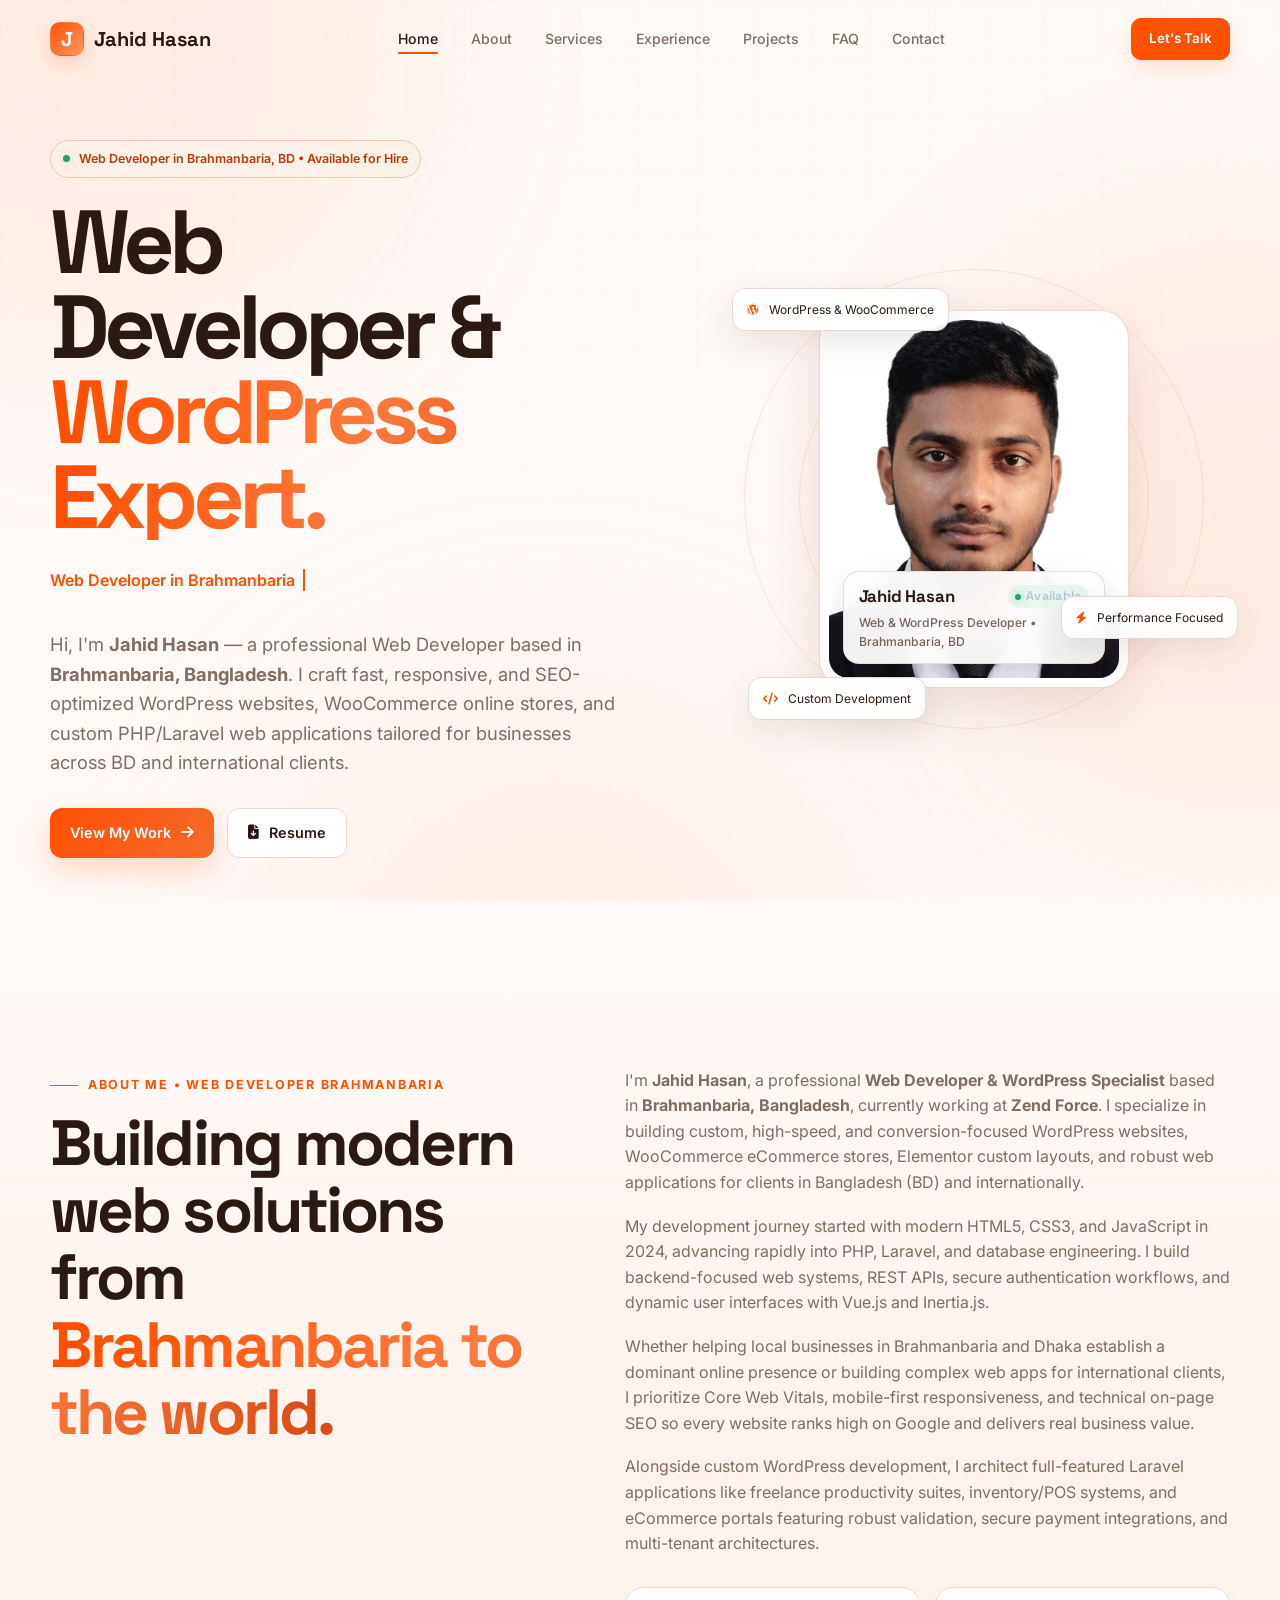
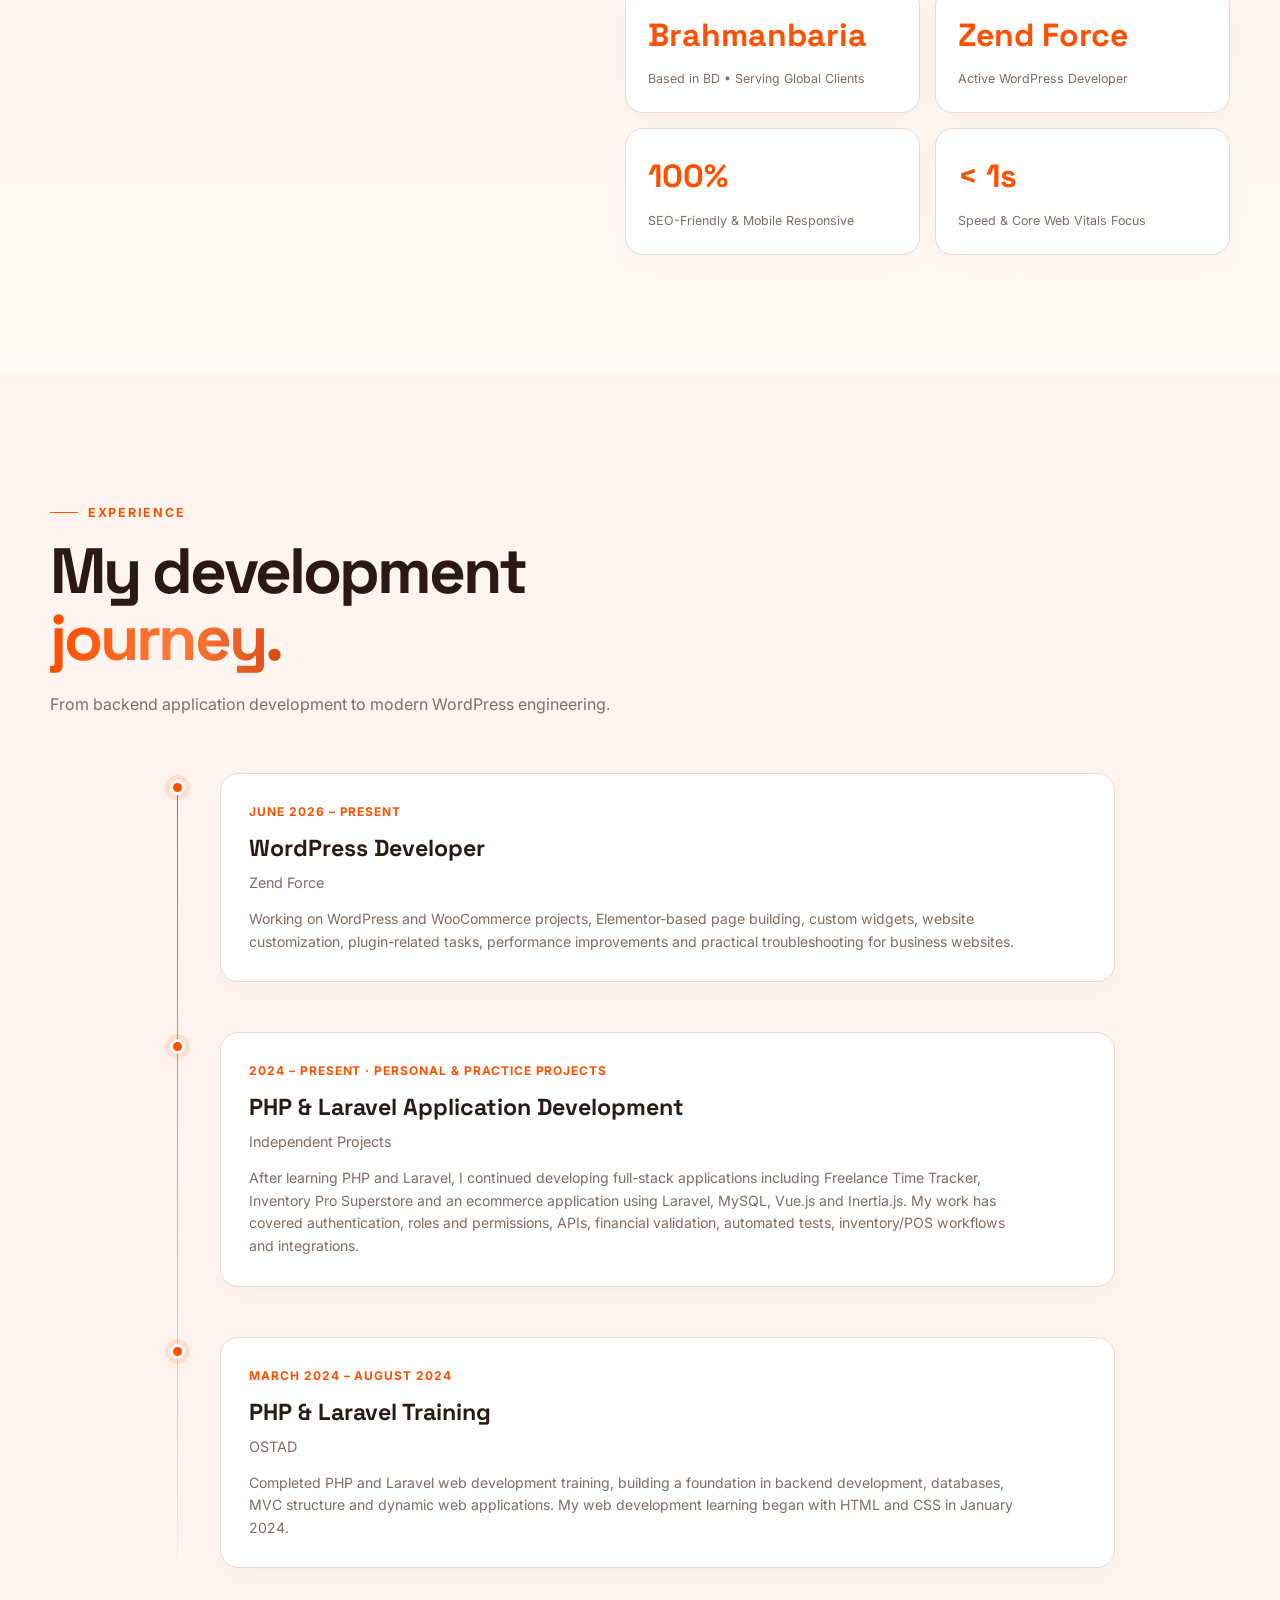
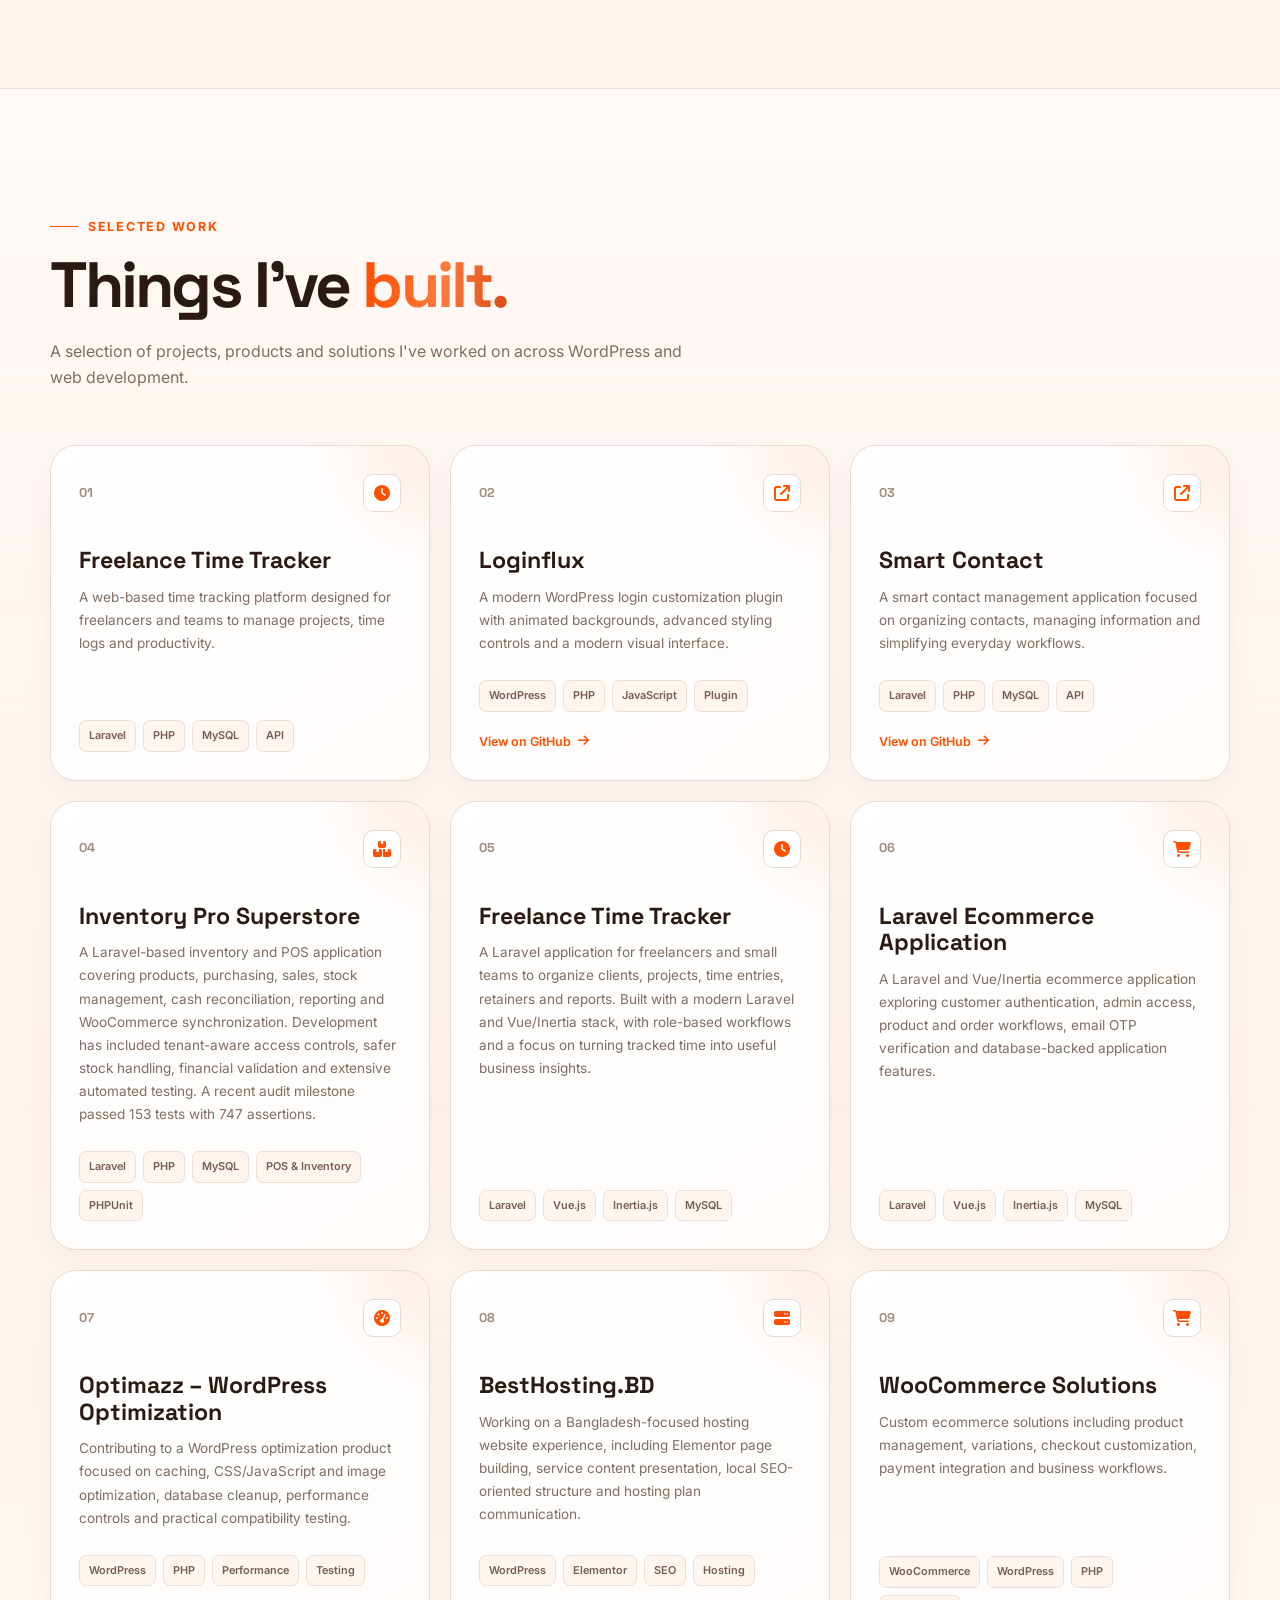
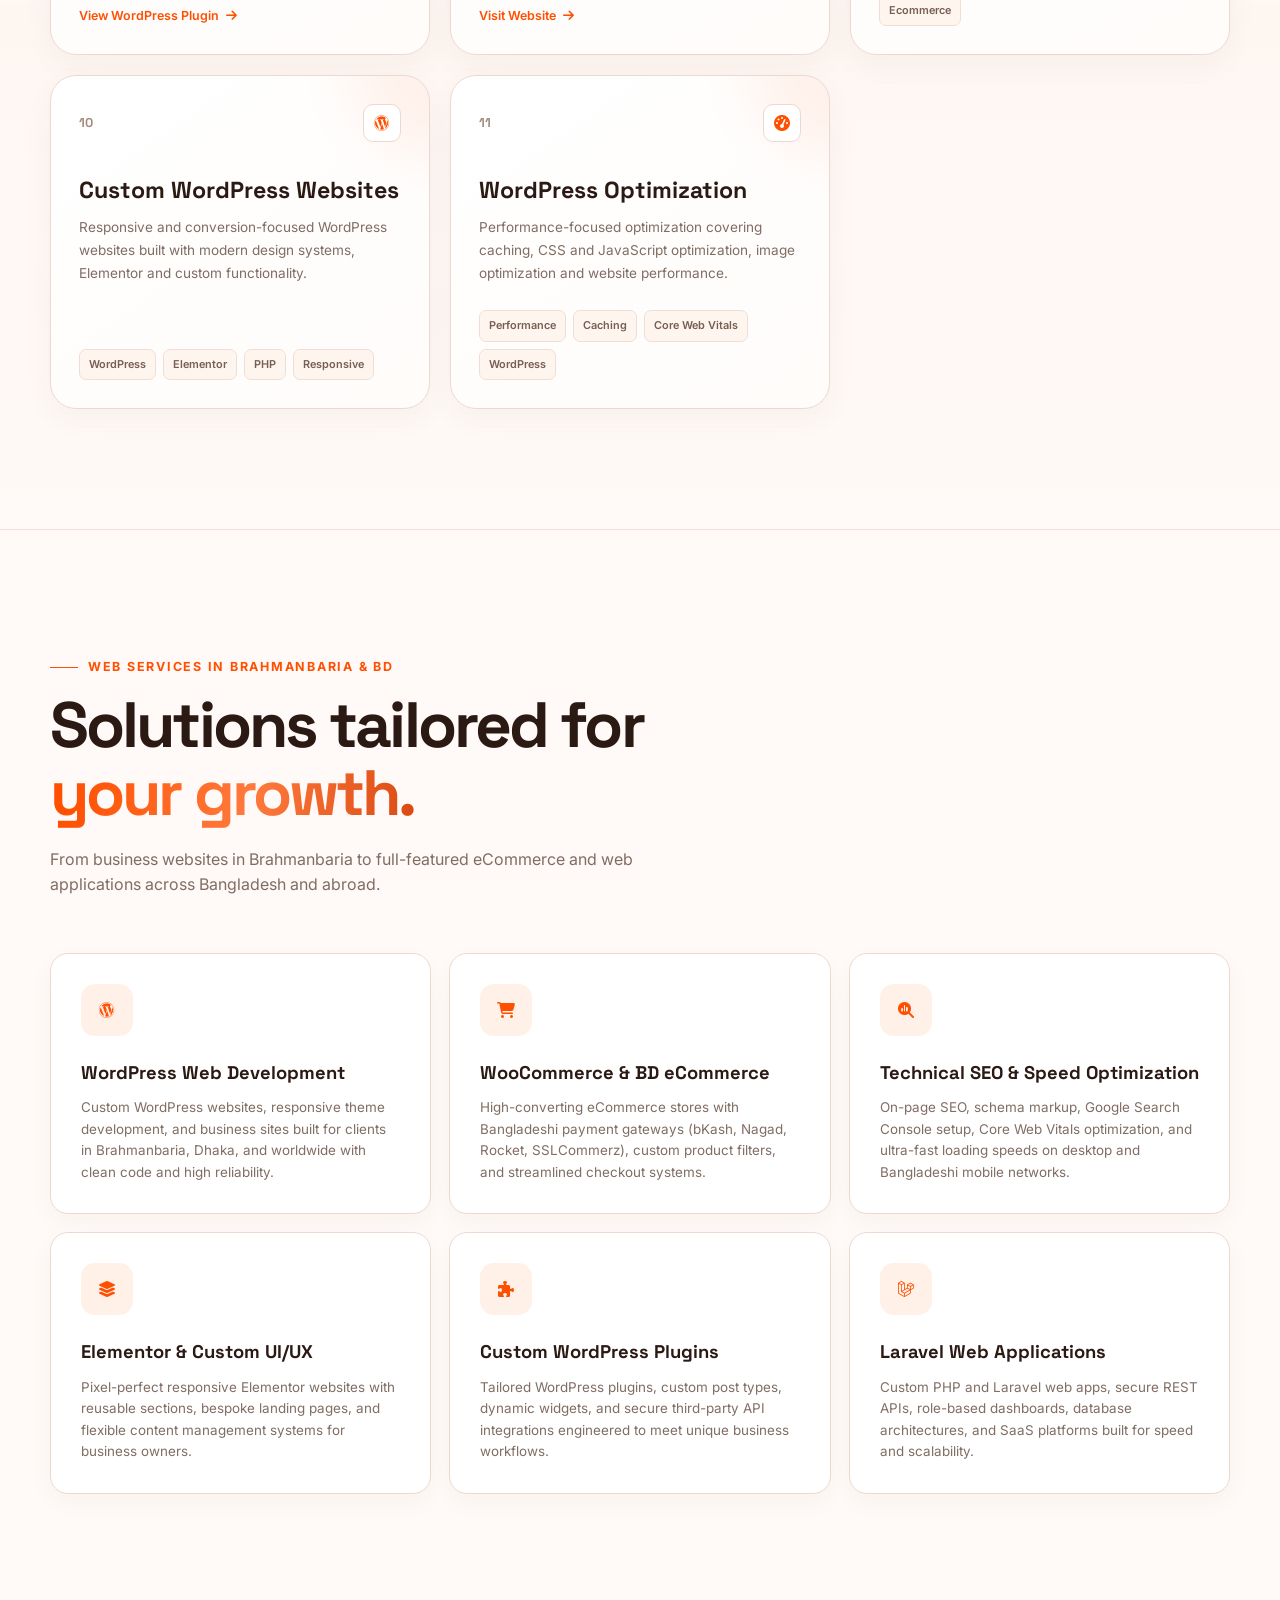
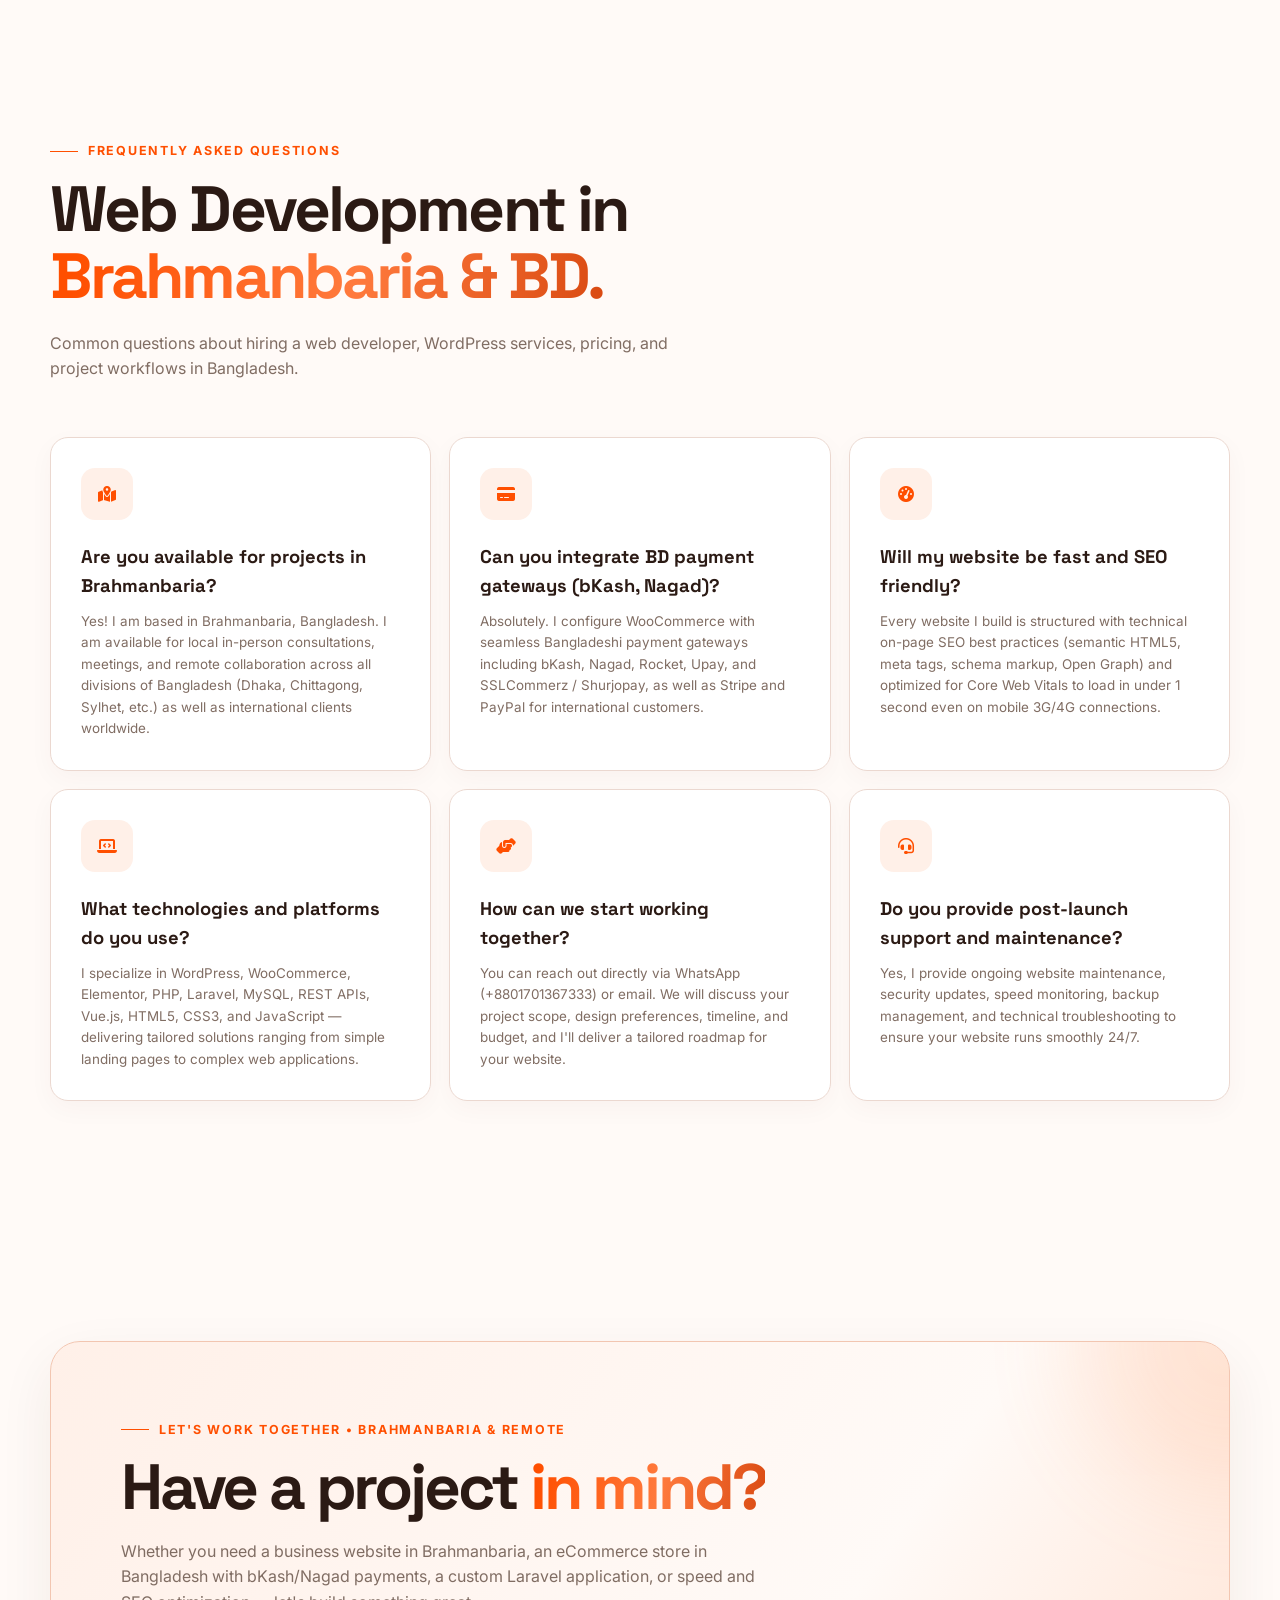
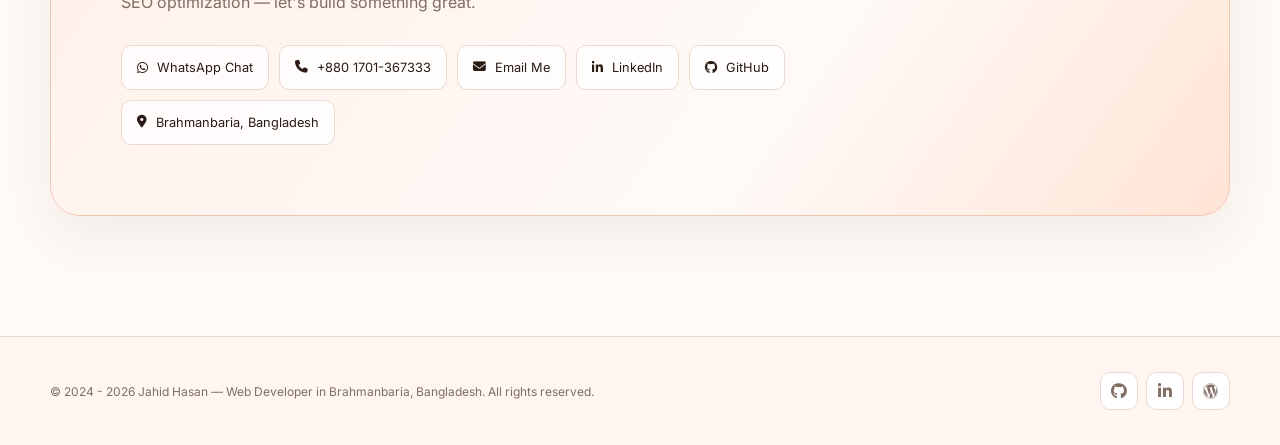
==== commit 437968b6: "Image Updated" ====
--- a/index.html
+++ b/index.html
@@ -14,7 +14,7 @@
         content="Web Developer in Brahmanbaria, WordPress Developer Brahmanbaria, Web Developer Bangladesh, Best Web Developer Brahmanbaria, Freelance Web Developer BD, Web Designer Brahmanbaria, Jahid Hasan, Zend Force, WooCommerce Developer Bangladesh, Laravel Developer BD, Website Development Brahmanbaria, Frontend Developer Brahmanbaria">
     <meta name="author" content="Jahid Hasan">
     <meta name="robots" content="index, follow, max-image-preview:large, max-snippet:-1, max-video-preview:-1">
-    <link rel="canonical" href="https://jahidhasan.me/">
+    <link rel="canonical" href="https://jahid-we.github.io/portfolio/">
 
     <!-- Geo / Local SEO Meta Tags (Brahmanbaria, Bangladesh) -->
     <meta name="geo.region" content="BD-15">
@@ -27,8 +27,8 @@
     <meta property="og:title" content="Jahid Hasan — Web Developer in Brahmanbaria, Bangladesh | WordPress & Laravel">
     <meta property="og:description"
         content="Professional Web Developer & WordPress specialist based in Brahmanbaria, BD. Building responsive, fast, and high-converting websites, WooCommerce stores, and custom web apps.">
-    <meta property="og:image" content="passport_size_photo.jpg">
-    <meta property="og:url" content="https://jahidhasan.me/">
+    <meta property="og:image" content="https://jahid-we.github.io/portfolio/passport_size_photo.jpg">
+    <meta property="og:url" content="https://jahid-we.github.io/portfolio/">
     <meta property="og:site_name" content="Jahid Hasan Portfolio">
     <meta property="og:locale" content="en_US">
 
@@ -37,7 +37,7 @@
     <meta name="twitter:title" content="Jahid Hasan — Web Developer in Brahmanbaria, Bangladesh">
     <meta name="twitter:description"
         content="Professional Web Developer & WordPress specialist based in Brahmanbaria, BD. Custom websites, WooCommerce, and Laravel web applications.">
-    <meta name="twitter:image" content="passport_size_photo.jpg">
+    <meta name="twitter:image" content="https://jahid-we.github.io/portfolio/passport_size_photo.jpg">
 
     <!-- Structured Data (JSON-LD) for Local SEO & Rich Snippets -->
     <script type="application/ld+json">
@@ -46,11 +46,11 @@
       "@graph": [
         {
           "@type": "Person",
-          "@id": "https://jahidhasan.me/#person",
+          "@id": "https://jahid-we.github.io/portfolio/#person",
           "name": "Jahid Hasan",
           "jobTitle": "Web Developer & WordPress Specialist",
           "description": "Professional Web Developer & WordPress specialist based in Brahmanbaria, Bangladesh, specializing in custom websites, WooCommerce, Elementor, and Laravel web applications.",
-          "image": "passport_size_photo.jpg",
+          "image": "https://jahid-we.github.io/portfolio/passport_size_photo.jpg",
           "email": "jahidhasan370919@gmail.com",
           "telephone": "+8801701367333",
           "address": {
@@ -82,9 +82,9 @@
         },
         {
           "@type": "ProfessionalService",
-          "@id": "https://jahidhasan.me/#service",
+          "@id": "https://jahid-we.github.io/portfolio/#service",
           "name": "Jahid Hasan — Web Development Services Brahmanbaria",
-          "image": "passport_size_photo.jpg",
+          "image": "https://jahid-we.github.io/portfolio/passport_size_photo.jpg",
           "telephone": "+8801701367333",
           "email": "jahidhasan370919@gmail.com",
           "priceRange": "$$",
@@ -150,7 +150,7 @@
         },
         {
           "@type": "FAQPage",
-          "@id": "https://jahidhasan.me/#faq",
+          "@id": "https://jahid-we.github.io/portfolio/#faq",
           "mainEntity": [
             {
               "@type": "Question",
@@ -1016,8 +1016,8 @@
         }
 
         .floating-card.two {
-            right: 0;
-            bottom: 16%;
+            right: -8px;
+            bottom: 24%;
 
             animation-delay: -1.5s;
         }
@@ -2090,8 +2090,8 @@
             }
 
             .floating-card.two {
-                right: 0;
-                bottom: 14%;
+                right: -6px;
+                bottom: 22%;
             }
 
             .floating-card.three {
@@ -2449,27 +2449,91 @@
         }
 
         .profile-card {
-            border-color: rgba(255, 255, 255, 0.85);
-            background: linear-gradient(145deg, #FFFFFF, #FFF0E8);
+            border: 1px solid rgba(235, 216, 208, 0.95);
+            background: #FFFFFF;
+            padding: 9px;
+            border-radius: 28px;
             box-shadow:
-                0 28px 65px rgba(71, 39, 24, 0.15),
-                0 0 65px rgba(255, 79, 0, 0.09);
+                0 24px 60px rgba(43, 26, 20, 0.09),
+                0 0 50px rgba(255, 79, 0, 0.06);
         }
 
         .profile-inner {
-            background: #EBD8D0;
+            background: linear-gradient(180deg, #F5EAE4, #EBDCD3);
+            border-radius: 20px;
         }
 
         .profile-inner::after {
-            background: linear-gradient(to top, rgba(43, 26, 20, 0.76), transparent 58%);
+            display: none;
+        }
+
+        .profile-inner img {
+            width: 100%;
+            height: 100%;
+            object-fit: cover;
+            object-position: center top;
+            filter: contrast(1.02) brightness(1.02);
+            transition: transform 0.4s ease;
+        }
+
+        .profile-card:hover .profile-inner img {
+            transform: scale(1.03);
+        }
+
+        .profile-label {
+            position: absolute;
+            left: 14px;
+            right: 14px;
+            bottom: 14px;
+            z-index: 4;
+            padding: 11px 15px;
+            border-radius: 16px;
+            background: rgba(255, 255, 255, 0.94);
+            border: 1px solid rgba(235, 216, 208, 0.9);
+            box-shadow: 0 10px 28px rgba(43, 26, 20, 0.1);
+            backdrop-filter: blur(16px);
+            -webkit-backdrop-filter: blur(16px);
         }
 
         .profile-label strong {
-            color: #FFFFFF;
-        }
-
-        .profile-label span {
-            color: #F7DDD0;
+            display: flex;
+            align-items: center;
+            justify-content: space-between;
+            gap: 8px;
+            font-family: "Space Grotesk", sans-serif;
+            font-size: 1.05rem;
+            font-weight: 700;
+            color: var(--secondary);
+            letter-spacing: -0.01em;
+        }
+
+        .profile-status {
+            display: inline-flex;
+            align-items: center;
+            gap: 5px;
+            font-size: 0.68rem;
+            font-weight: 600;
+            color: #1b8a5a;
+            background: #E8F7F0;
+            padding: 2px 7px;
+            border-radius: 100px;
+            letter-spacing: 0.02em;
+        }
+
+        .profile-status-dot {
+            width: 6px;
+            height: 6px;
+            border-radius: 50%;
+            background: #22A06B;
+            box-shadow: 0 0 8px rgba(34, 160, 107, 0.6);
+        }
+
+        .profile-label span.profile-sub {
+            display: block;
+            color: #766359;
+            font-size: 0.76rem;
+            font-weight: 500;
+            margin-top: 3px;
         }
 
         .floating-card {
@@ -2904,9 +2968,10 @@
 
                                     <strong>
                                         Jahid Hasan
+                                        <span class="profile-status"><span class="profile-status-dot"></span> Available</span>
                                     </strong>
 
-                                    <span>
+                                    <span class="profile-sub">
                                         Web & WordPress Developer • Brahmanbaria, BD
                                     </span>
 
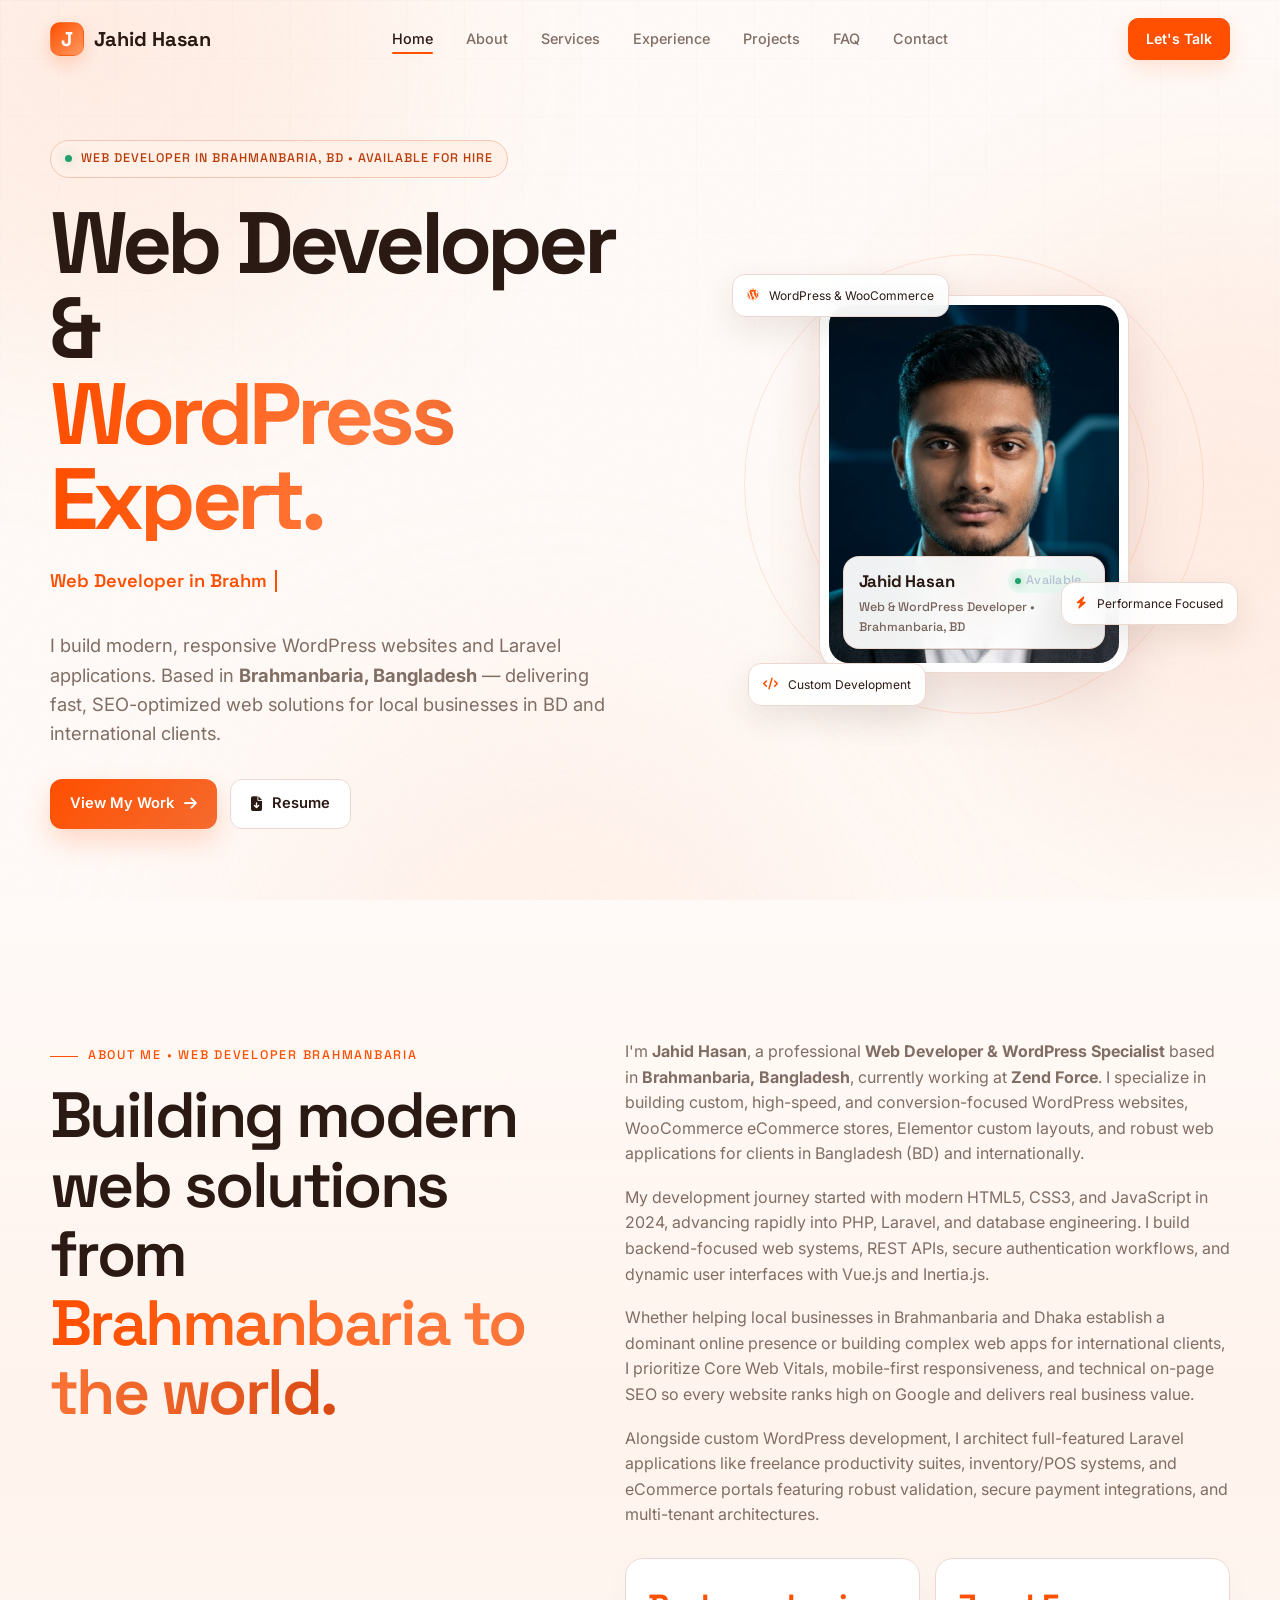
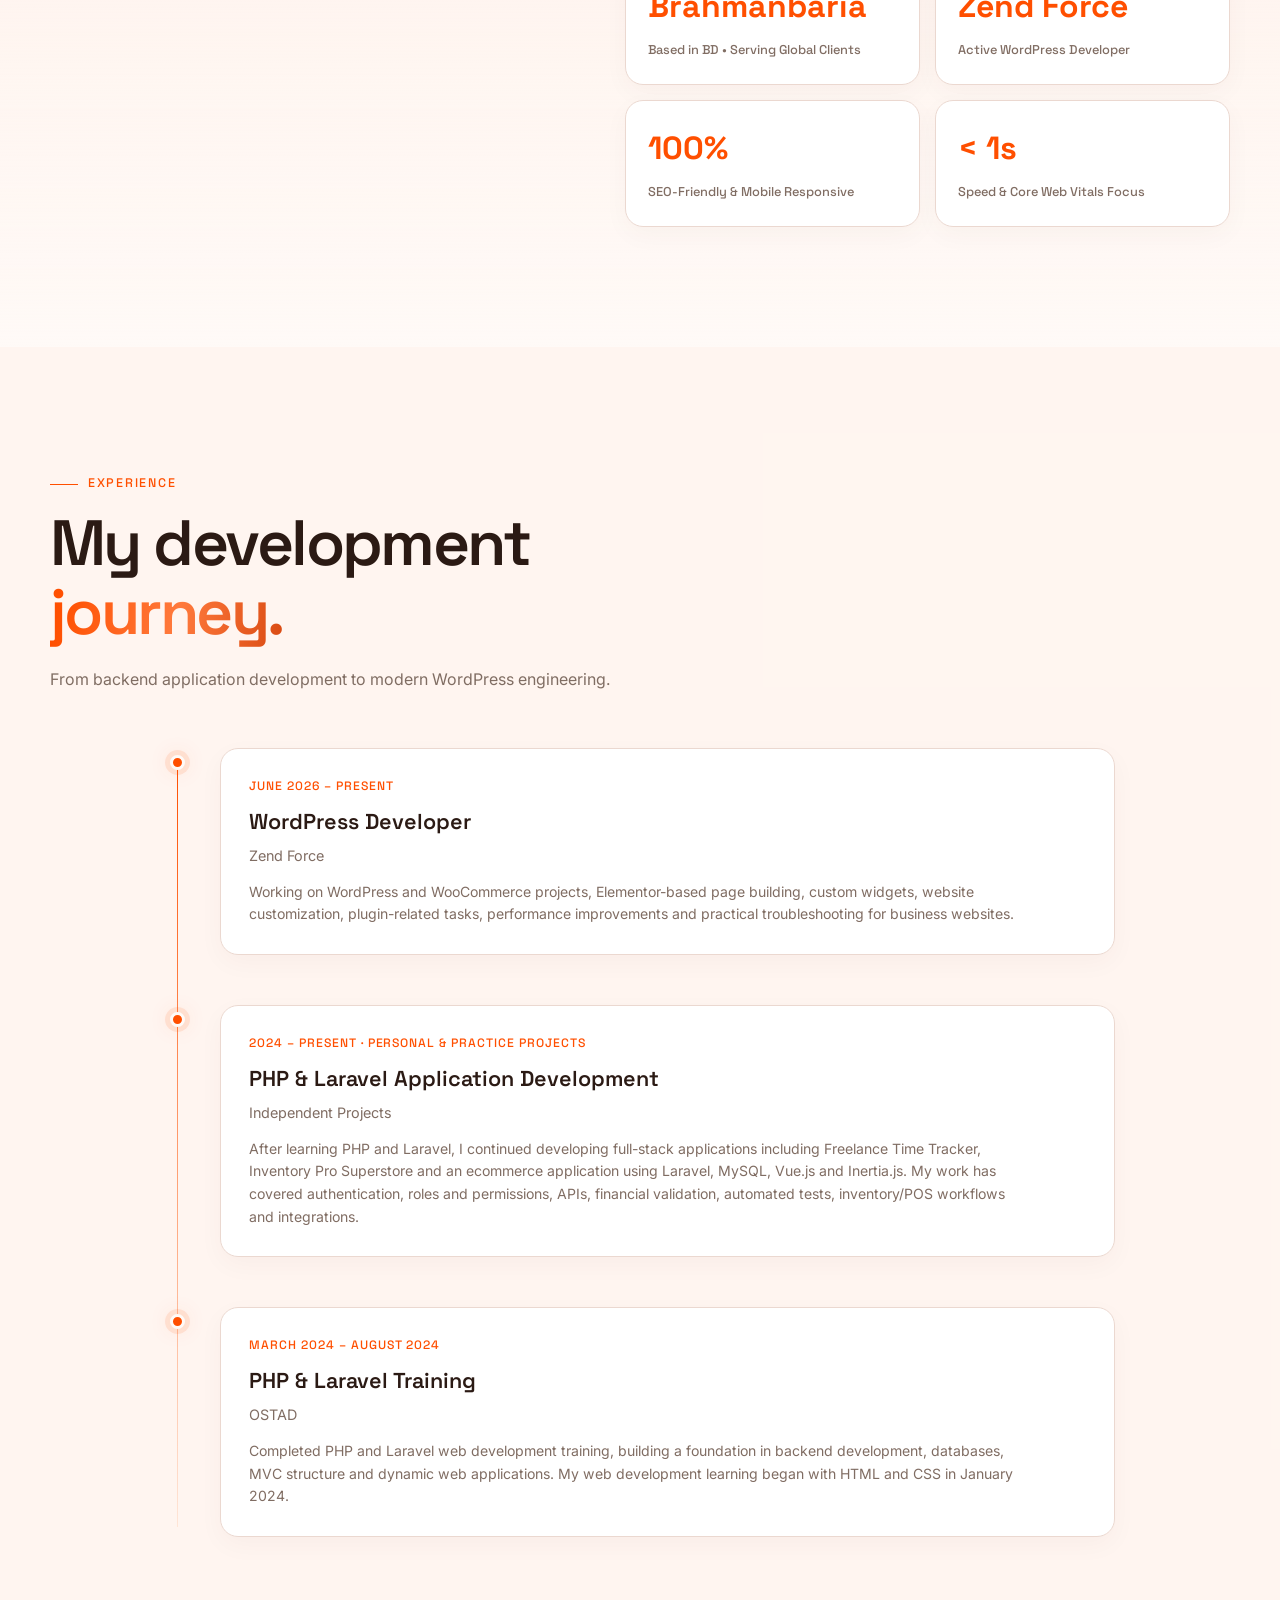
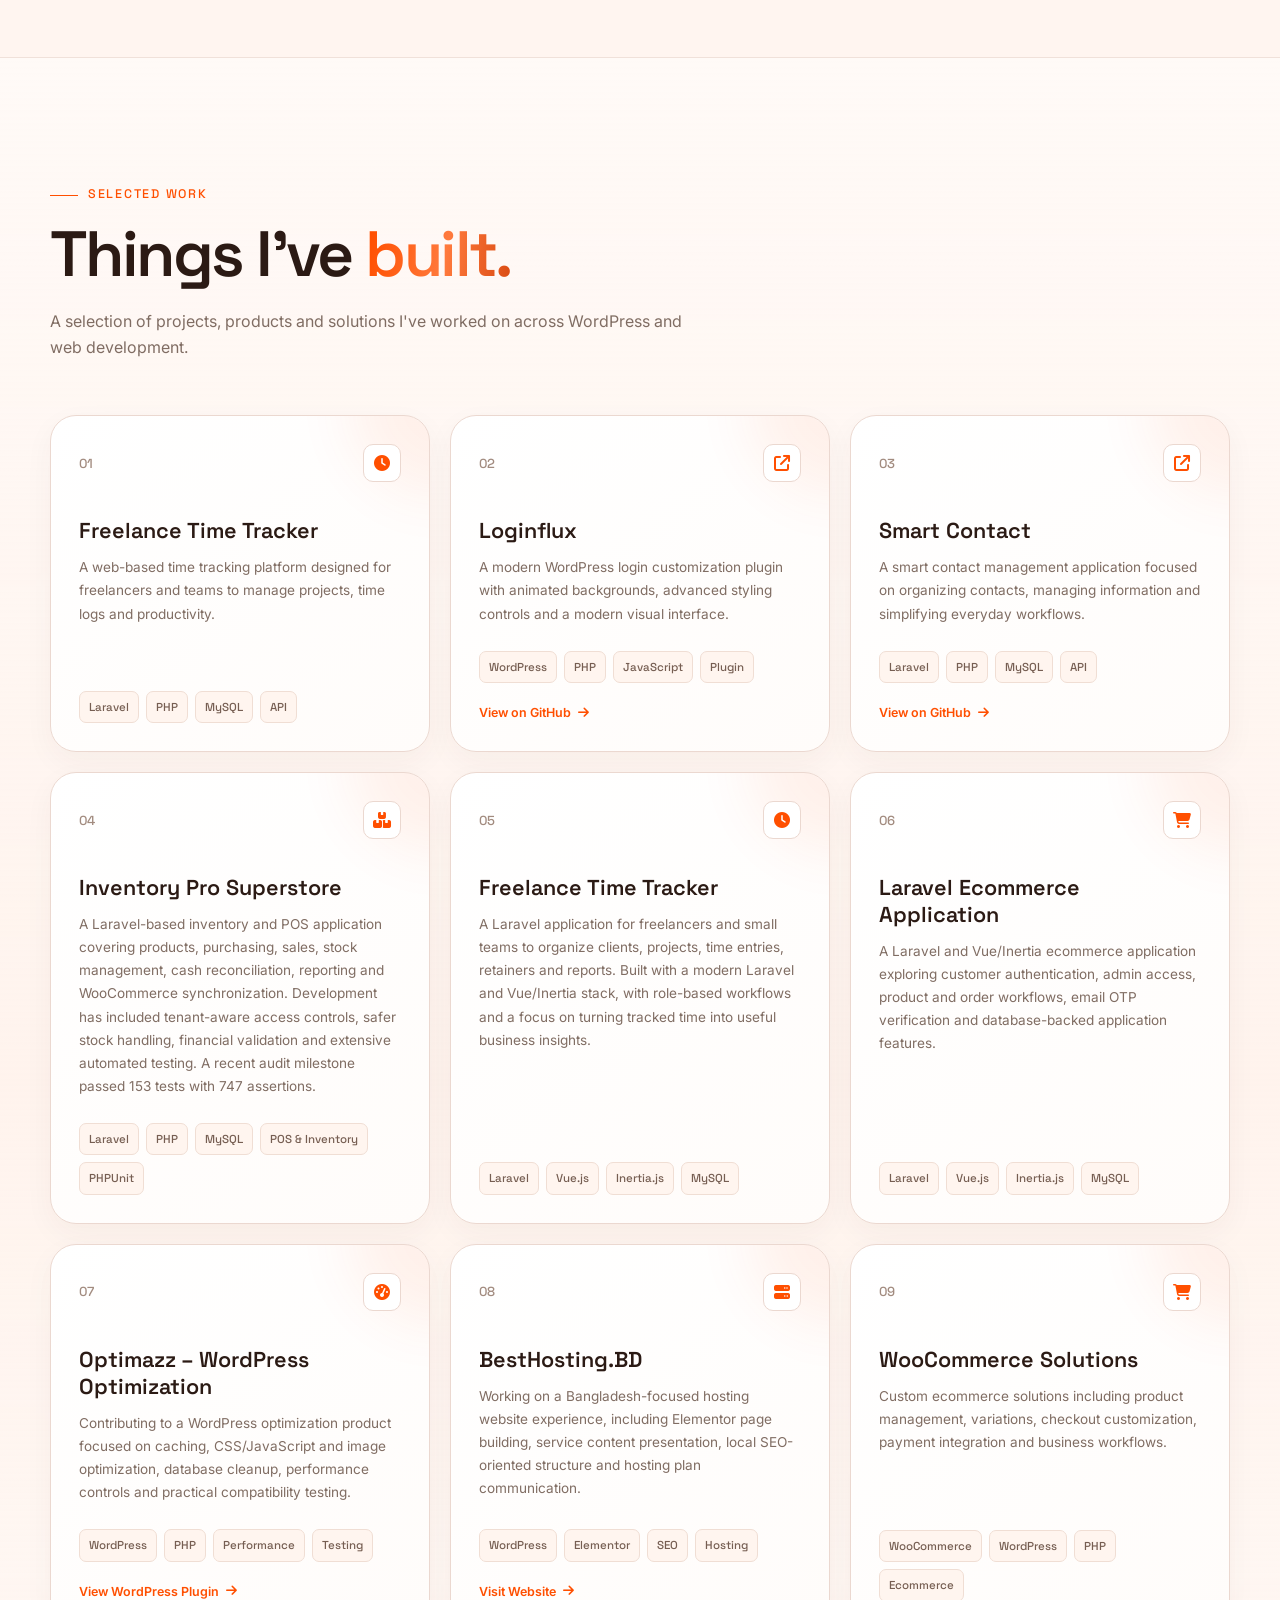
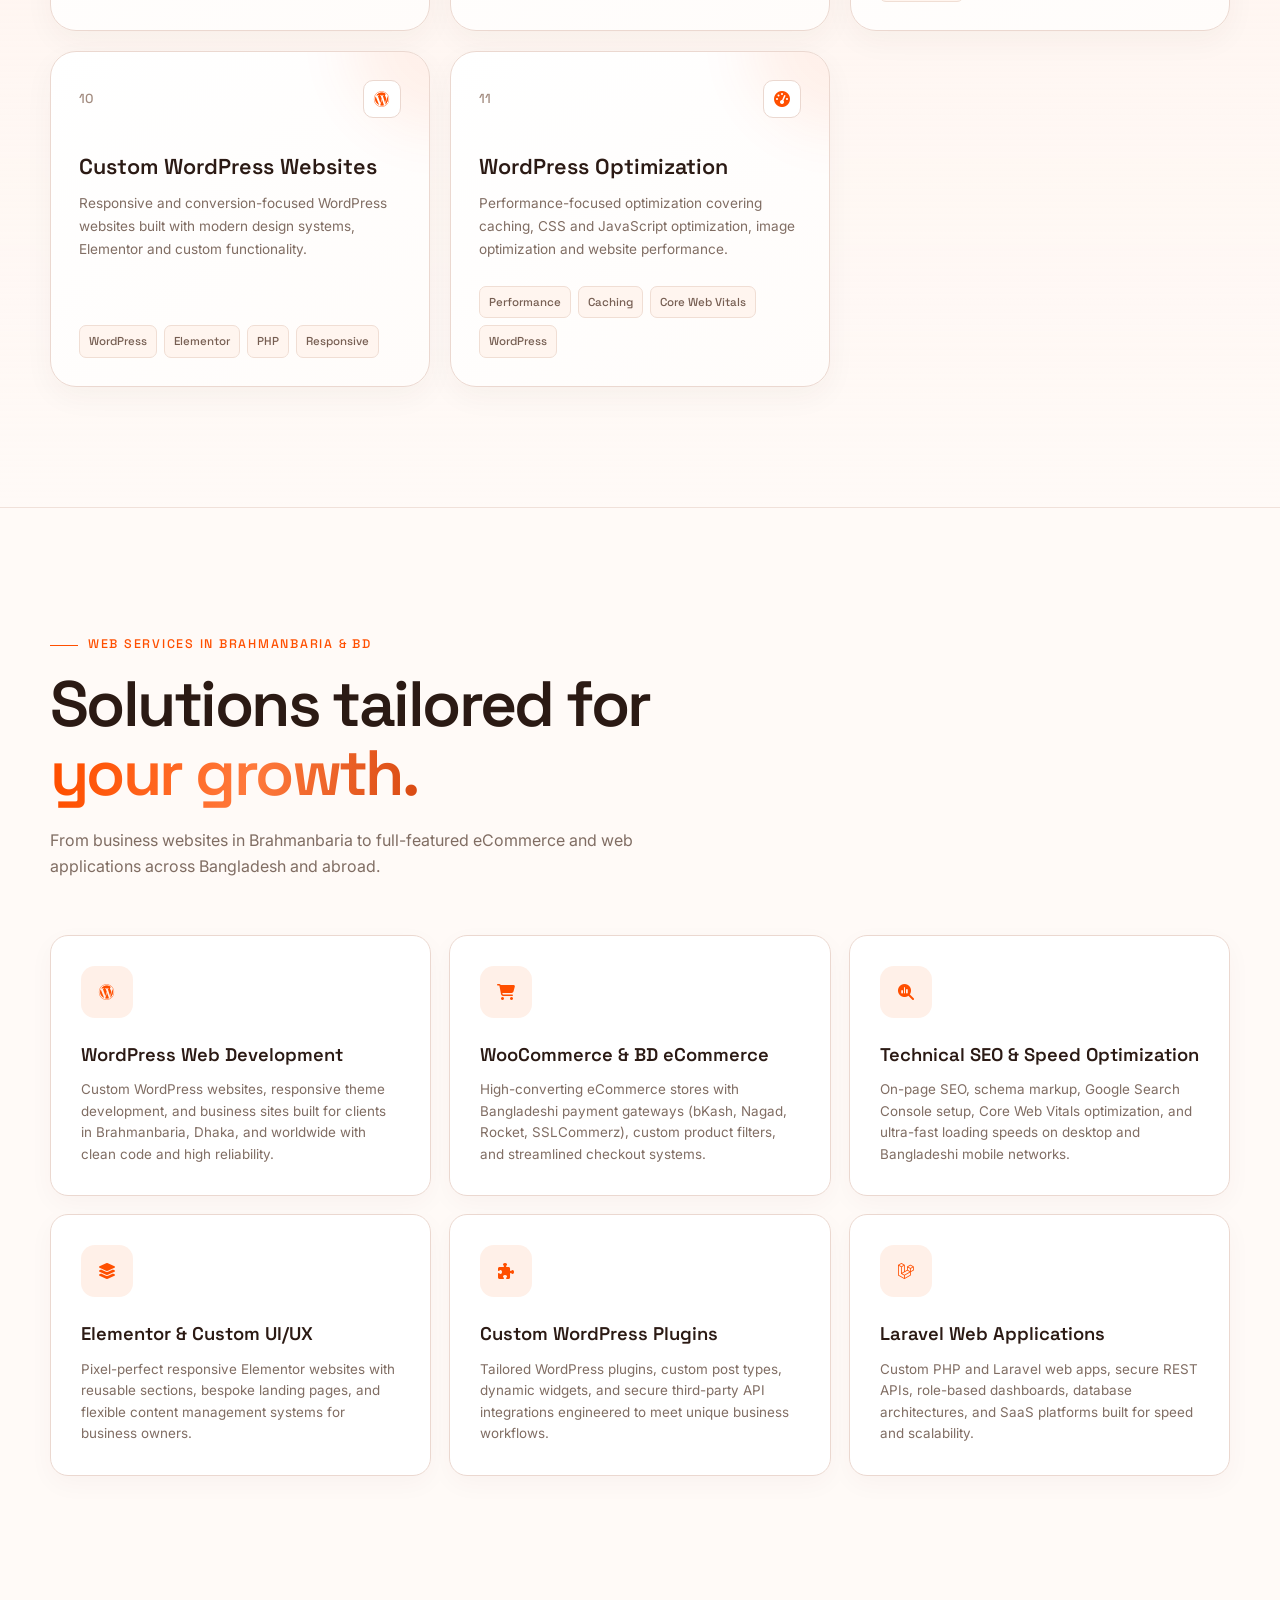
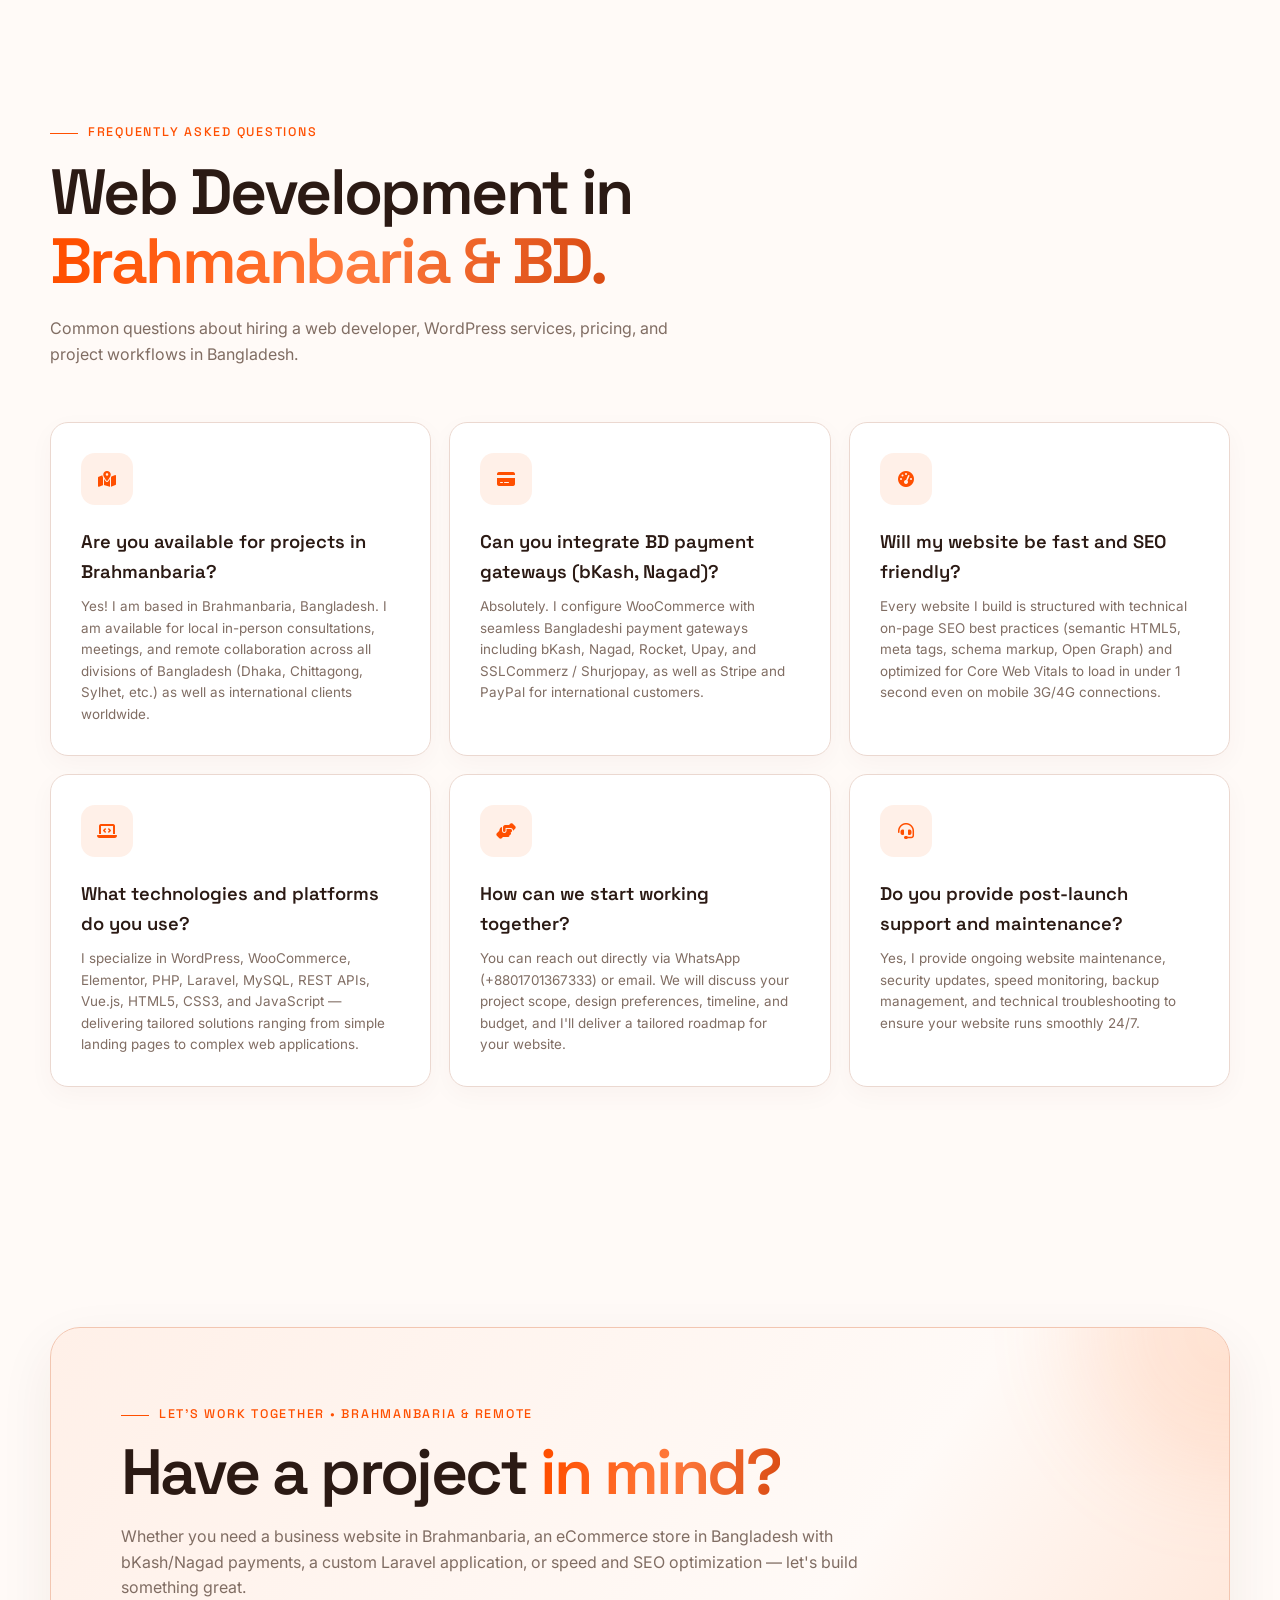
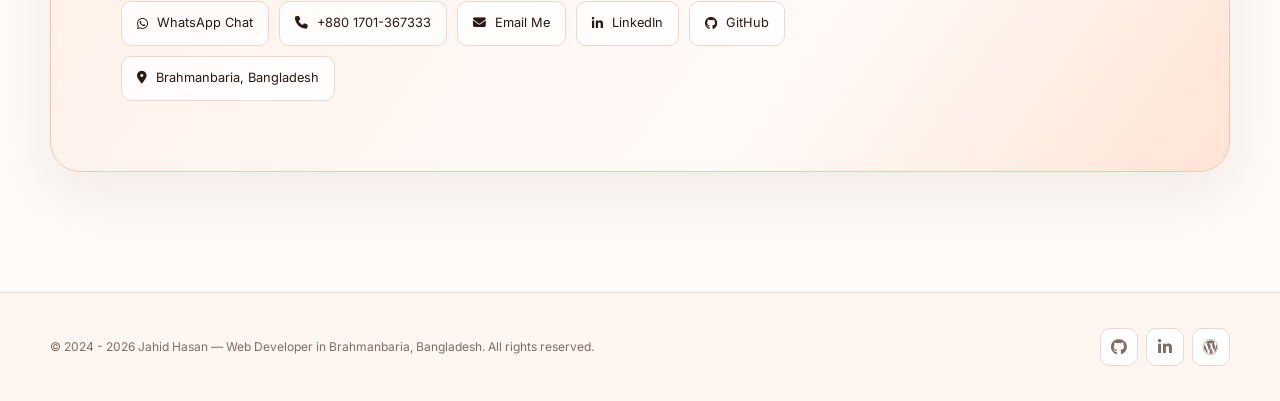
==== commit 77a3826f: "THEME CHANGED" ====
--- a/index.html
+++ b/index.html
@@ -27,7 +27,7 @@
     <meta property="og:title" content="Jahid Hasan — Web Developer in Brahmanbaria, Bangladesh | WordPress & Laravel">
     <meta property="og:description"
         content="Professional Web Developer & WordPress specialist based in Brahmanbaria, BD. Building responsive, fast, and high-converting websites, WooCommerce stores, and custom web apps.">
-    <meta property="og:image" content="https://jahid-we.github.io/portfolio/passport_size_photo.jpg">
+    <meta property="og:image" content="https://jahid-we.github.io/portfolio/profile_portrait.jpg">
     <meta property="og:url" content="https://jahid-we.github.io/portfolio/">
     <meta property="og:site_name" content="Jahid Hasan Portfolio">
     <meta property="og:locale" content="en_US">
@@ -37,7 +37,7 @@
     <meta name="twitter:title" content="Jahid Hasan — Web Developer in Brahmanbaria, Bangladesh">
     <meta name="twitter:description"
         content="Professional Web Developer & WordPress specialist based in Brahmanbaria, BD. Custom websites, WooCommerce, and Laravel web applications.">
-    <meta name="twitter:image" content="https://jahid-we.github.io/portfolio/passport_size_photo.jpg">
+    <meta name="twitter:image" content="https://jahid-we.github.io/portfolio/profile_portrait.jpg">
 
     <!-- Structured Data (JSON-LD) for Local SEO & Rich Snippets -->
     <script type="application/ld+json">
@@ -50,7 +50,7 @@
           "name": "Jahid Hasan",
           "jobTitle": "Web Developer & WordPress Specialist",
           "description": "Professional Web Developer & WordPress specialist based in Brahmanbaria, Bangladesh, specializing in custom websites, WooCommerce, Elementor, and Laravel web applications.",
-          "image": "https://jahid-we.github.io/portfolio/passport_size_photo.jpg",
+          "image": "https://jahid-we.github.io/portfolio/profile_portrait.jpg",
           "email": "jahidhasan370919@gmail.com",
           "telephone": "+8801701367333",
           "address": {
@@ -84,7 +84,7 @@
           "@type": "ProfessionalService",
           "@id": "https://jahid-we.github.io/portfolio/#service",
           "name": "Jahid Hasan — Web Development Services Brahmanbaria",
-          "image": "https://jahid-we.github.io/portfolio/passport_size_photo.jpg",
+          "image": "https://jahid-we.github.io/portfolio/profile_portrait.jpg",
           "telephone": "+8801701367333",
           "email": "jahidhasan370919@gmail.com",
           "priceRange": "$$",
@@ -194,7 +194,7 @@
     <link rel="preconnect" href="https://fonts.gstatic.com" crossorigin>
 
     <link
-        href="https://fonts.googleapis.com/css2?family=Inter:wght@400;500;600;700;800&family=Space+Grotesk:wght@400;500;600;700&display=swap"
+        href="https://fonts.googleapis.com/css2?family=Inter:wght@400;500;600;700&family=Space+Grotesk:wght@500;600;700&display=swap"
         rel="stylesheet">
 
     <link rel="stylesheet" href="https://cdnjs.cloudflare.com/ajax/libs/font-awesome/6.6.0/css/all.min.css">
@@ -255,6 +255,7 @@
 
         body {
             font-family: "Inter", sans-serif;
+            font-weight: 400;
             color: var(--text);
             background: var(--bg);
             overflow-x: hidden;
@@ -321,8 +322,9 @@
 
             color: var(--blue-light);
 
+            font-family: "Space Grotesk", sans-serif;
             font-size: 0.78rem;
-            font-weight: 700;
+            font-weight: 500;
             letter-spacing: 0.14em;
             text-transform: uppercase;
         }
@@ -338,9 +340,10 @@
             font-family: "Space Grotesk", sans-serif;
 
             font-size: clamp(2.2rem, 5vw, 4rem);
-            line-height: 1.05;
-
-            letter-spacing: -0.045em;
+            line-height: 1.08;
+            font-weight: 600;
+
+            letter-spacing: -0.04em;
 
             margin-bottom: 20px;
         }
@@ -556,7 +559,8 @@
 
             color: var(--muted);
 
-            font-size: 0.88rem;
+            font-family: "Inter", sans-serif;
+            font-size: 0.9rem;
             font-weight: 500;
 
             transition: var(--transition);
@@ -608,7 +612,8 @@
 
             color: white;
 
-            font-size: 0.84rem;
+            font-family: "Inter", sans-serif;
+            font-size: 0.88rem;
             font-weight: 600;
 
             transition: var(--transition);
@@ -676,7 +681,7 @@
             align-items: center;
             gap: 9px;
 
-            padding: 8px 12px;
+            padding: 8px 14px;
 
             border: 1px solid rgba(122, 162, 255, 0.18);
             border-radius: 999px;
@@ -685,8 +690,11 @@
 
             color: var(--blue-light);
 
+            font-family: "Space Grotesk", sans-serif;
             font-size: 0.78rem;
-            font-weight: 600;
+            font-weight: 500;
+            letter-spacing: 0.08em;
+            text-transform: uppercase;
 
             margin-bottom: 22px;
         }
@@ -722,13 +730,14 @@
         .hero-title {
             font-family: "Space Grotesk", sans-serif;
 
-            font-size: clamp(3.3rem, 7vw, 6.7rem);
-
-            line-height: 0.95;
-
-            letter-spacing: -0.065em;
-
-            max-width: 800px;
+            font-size: clamp(3.2rem, 6.8vw, 6.4rem);
+
+            line-height: 0.98;
+            font-weight: 700;
+
+            letter-spacing: -0.055em;
+
+            max-width: 820px;
 
             margin-bottom: 25px;
         }
@@ -742,6 +751,8 @@
 
             color: var(--muted);
 
+            font-family: "Inter", sans-serif;
+            font-weight: 400;
             font-size: clamp(1rem, 2vw, 1.15rem);
 
             margin-bottom: 30px;
@@ -756,6 +767,8 @@
 
             color: var(--blue-light);
 
+            font-family: "Space Grotesk", sans-serif;
+            font-size: 1.15rem;
             font-weight: 600;
 
             margin-bottom: 35px;
@@ -794,7 +807,8 @@
 
             border-radius: 12px;
 
-            font-size: 0.9rem;
+            font-family: "Inter", sans-serif;
+            font-size: 0.92rem;
             font-weight: 600;
 
             transition: var(--transition);
@@ -1121,7 +1135,9 @@
 
         .highlight-text {
             color: var(--muted);
-            font-size: 0.78rem;
+            font-family: "Space Grotesk", sans-serif;
+            font-size: 0.8rem;
+            font-weight: 500;
         }
 
         /* =========================================================
@@ -1187,8 +1203,9 @@
 
         .skill-card h3 {
             font-family: "Space Grotesk", sans-serif;
-
-            font-size: 1.1rem;
+            font-weight: 600;
+
+            font-size: 1.15rem;
 
             margin-bottom: 8px;
         }
@@ -1323,8 +1340,9 @@
 
             color: var(--blue-light);
 
-            font-size: 0.75rem;
-            font-weight: 700;
+            font-family: "Space Grotesk", sans-serif;
+            font-size: 0.76rem;
+            font-weight: 500;
 
             text-transform: uppercase;
             letter-spacing: 0.08em;
@@ -1332,8 +1350,9 @@
 
         .timeline-card h3 {
             font-family: "Space Grotesk", sans-serif;
-
-            font-size: 1.45rem;
+            font-weight: 600;
+
+            font-size: 1.35rem;
 
             margin-bottom: 4px;
         }
@@ -1465,8 +1484,8 @@
 
             font-family: "Space Grotesk", sans-serif;
 
-            font-size: 0.8rem;
-            font-weight: 700;
+            font-size: 0.82rem;
+            font-weight: 500;
         }
 
         .project-arrow {
@@ -1498,10 +1517,11 @@
             z-index: 1;
 
             font-family: "Space Grotesk", sans-serif;
-
-            font-size: 1.45rem;
-
-            line-height: 1.15;
+            font-weight: 600;
+
+            font-size: 1.35rem;
+
+            line-height: 1.25;
 
             margin-bottom: 12px;
         }
@@ -1512,6 +1532,8 @@
 
             color: var(--muted);
 
+            font-family: "Inter", sans-serif;
+            font-weight: 400;
             font-size: 0.85rem;
 
             line-height: 1.7;
@@ -1541,8 +1563,9 @@
 
             background: rgba(255, 255, 255, 0.035);
 
-            font-size: 0.68rem;
-            font-weight: 600;
+            font-family: "Space Grotesk", sans-serif;
+            font-size: 0.72rem;
+            font-weight: 500;
         }
 
         .project-link {
@@ -1626,6 +1649,7 @@
 
         .service-card h3 {
             font-family: "Space Grotesk", sans-serif;
+            font-weight: 600;
 
             font-size: 1.15rem;
 
@@ -1635,6 +1659,8 @@
         .service-card p {
             color: var(--muted);
 
+            font-family: "Inter", sans-serif;
+            font-weight: 400;
             font-size: 0.84rem;
         }
 
@@ -1693,11 +1719,19 @@
         .contact-title {
             font-family: "Space Grotesk", sans-serif;
 
-            font-size: clamp(2.4rem, 5vw, 4.6rem);
+            font-size: clamp(2.4rem, 5vw, 4.2rem);
+            font-weight: 600;
 
             line-height: 1;
 
-            letter-spacing: -0.05em;
+            letter-spacing: -0.04em;
+
+            margin-bottom: 20px;
+        }
+
+            line-height: 1.1;
+
+            letter-spacing: -0.04em;
 
             margin-bottom: 20px;
         }
@@ -2511,8 +2545,9 @@
             display: inline-flex;
             align-items: center;
             gap: 5px;
-            font-size: 0.68rem;
-            font-weight: 600;
+            font-family: "Space Grotesk", sans-serif;
+            font-size: 0.7rem;
+            font-weight: 500;
             color: #1b8a5a;
             background: #E8F7F0;
             padding: 2px 7px;
@@ -2531,7 +2566,8 @@
         .profile-label span.profile-sub {
             display: block;
             color: #766359;
-            font-size: 0.76rem;
+            font-family: "Space Grotesk", sans-serif;
+            font-size: 0.78rem;
             font-weight: 500;
             margin-top: 3px;
         }
@@ -2899,10 +2935,9 @@
 
                         <p class="hero-subtitle">
 
-                            Hi, I'm <strong>Jahid Hasan</strong> — a professional Web Developer based in
-                            <strong>Brahmanbaria, Bangladesh</strong>. I craft fast, responsive, and SEO-optimized
-                            WordPress websites, WooCommerce online stores, and custom PHP/Laravel web applications
-                            tailored for businesses across BD and international clients.
+                            I build modern, responsive WordPress websites and Laravel applications. Based in
+                            <strong>Brahmanbaria, Bangladesh</strong> — delivering fast, SEO-optimized web solutions
+                            for local businesses in BD and international clients.
 
                         </p>
 
@@ -2962,7 +2997,7 @@
 
                             <div class="profile-inner">
 
-                                <img src="passport_size_photo.jpg" alt="Jahid Hasan - Professional Web Developer and WordPress Expert in Brahmanbaria, Bangladesh" width="400" height="400" loading="eager">
+                                <img src="profile_portrait.jpg" alt="Jahid Hasan - Professional Web Developer and WordPress Expert in Brahmanbaria, Bangladesh" width="400" height="400" loading="eager">
 
                                 <div class="profile-label">
 
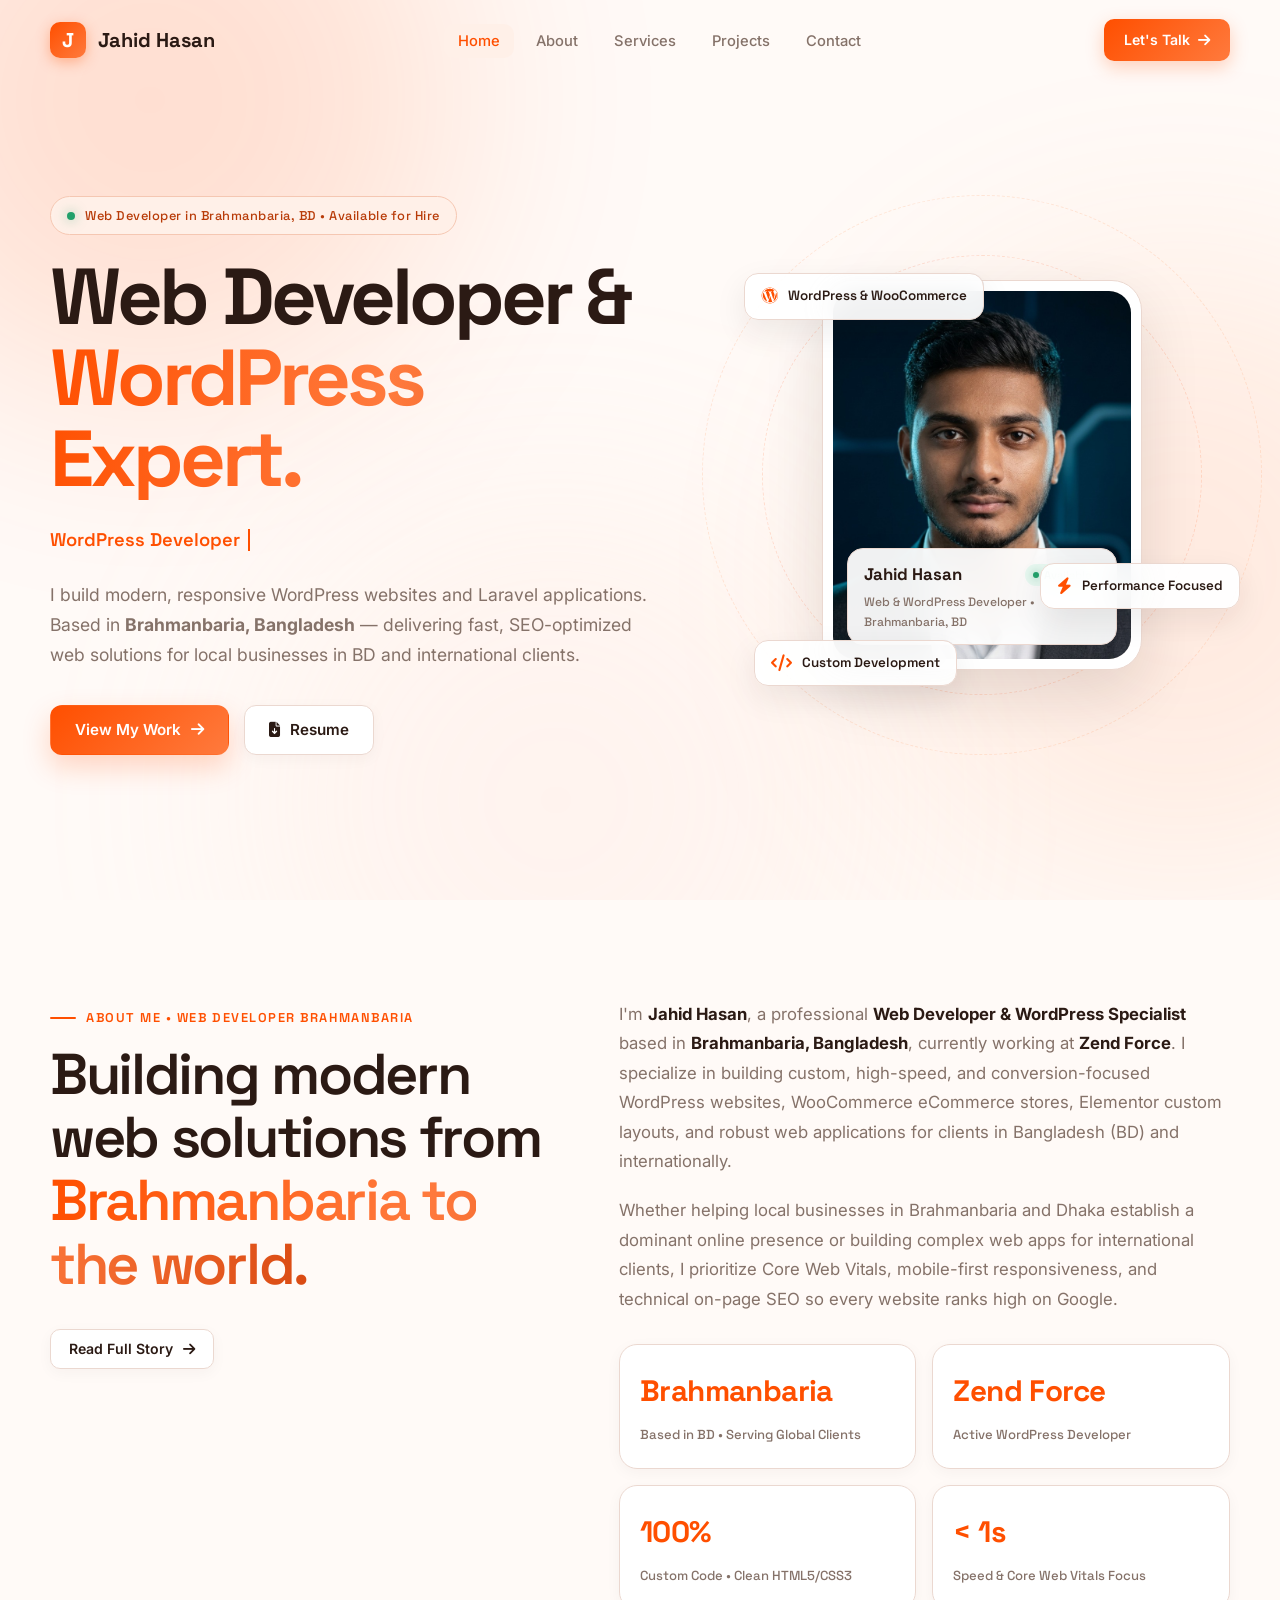
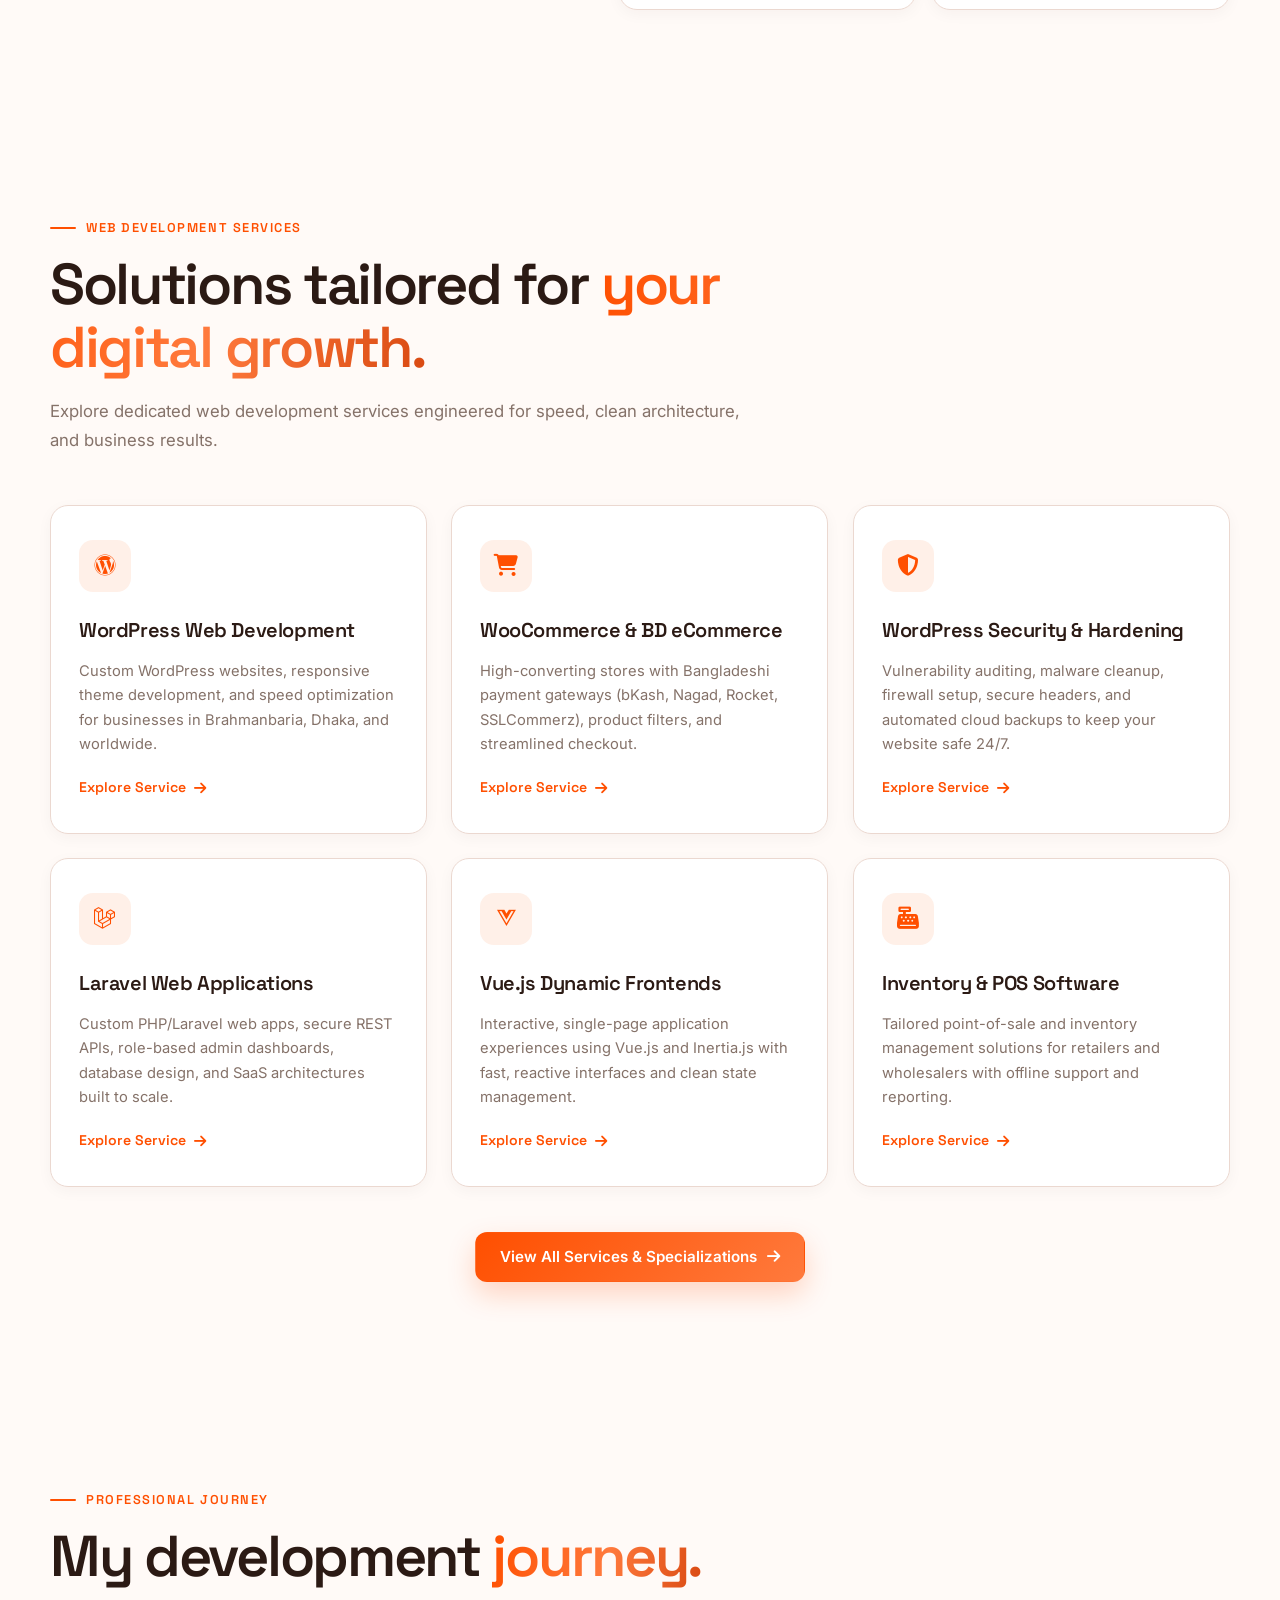
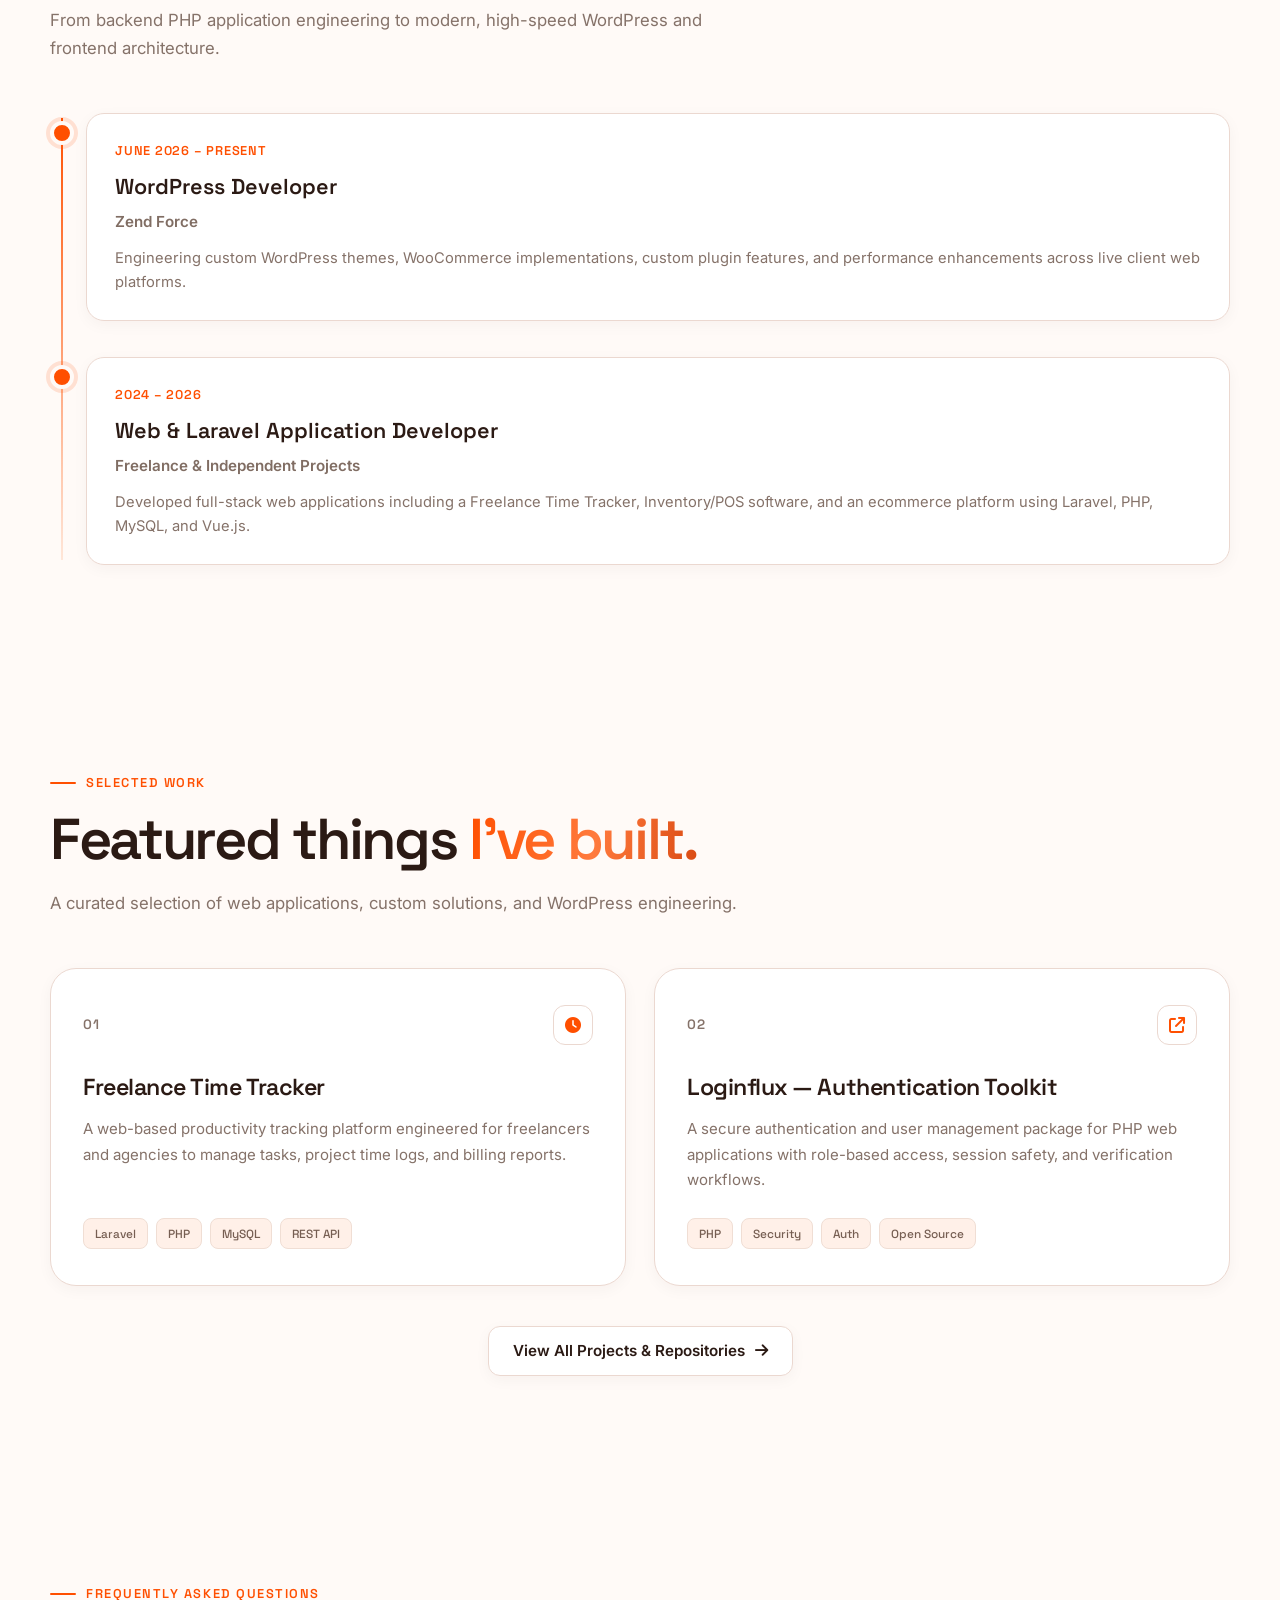
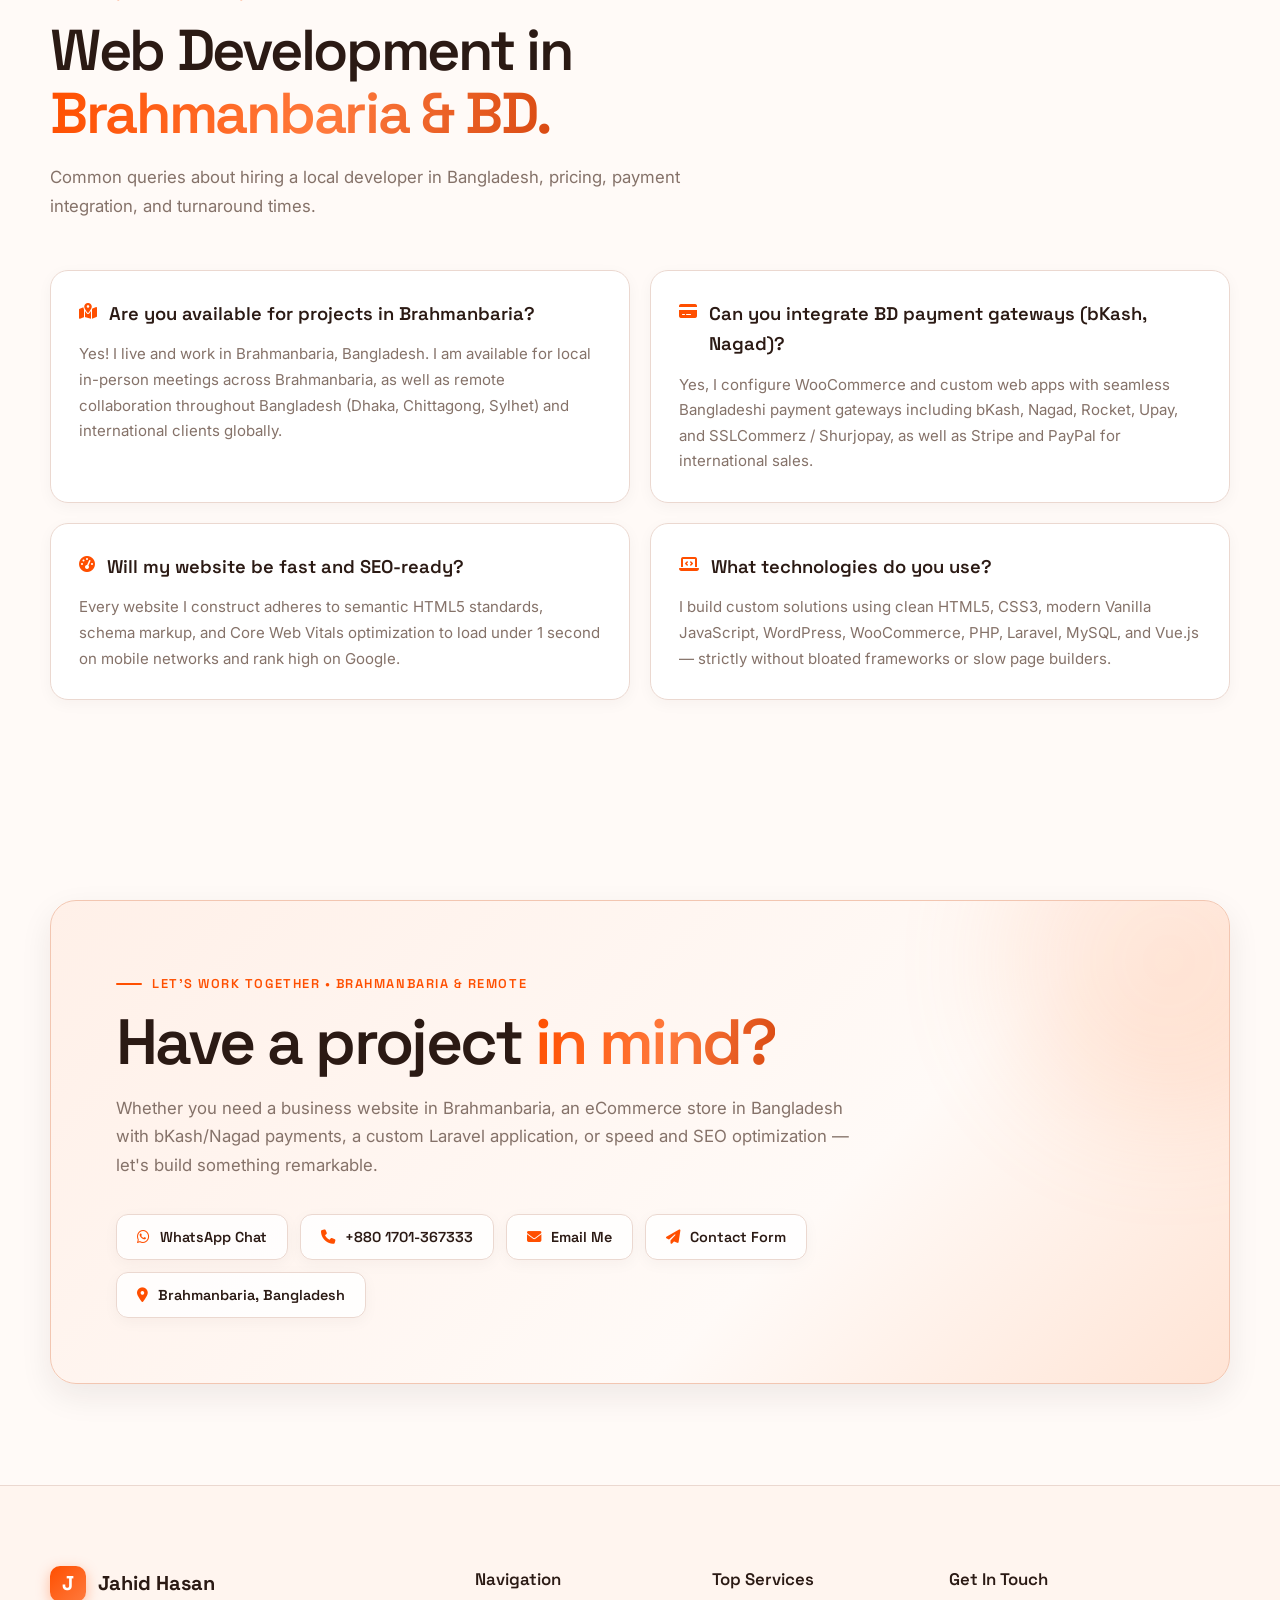
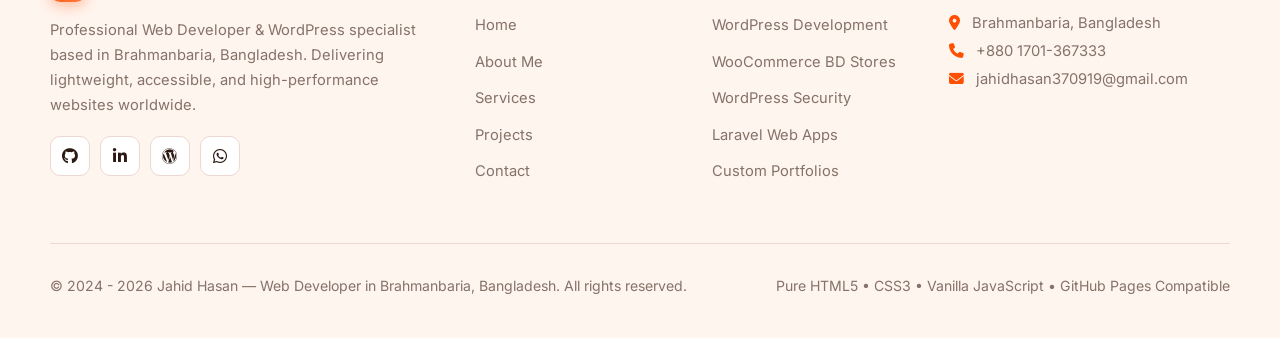
==== commit e9649abe: "SEO FIXED" ====
--- a/index.html
+++ b/index.html
@@ -1,4438 +1,689 @@
-<!DOCTYPE html>
-<html lang="en">
-
-<head>
-    <meta charset="UTF-8">
-    <meta name="viewport" content="width=device-width, initial-scale=1.0">
-
-    <title>Jahid Hasan — Web Developer in Brahmanbaria, Bangladesh | WordPress & Laravel Expert</title>
-
-    <!-- Primary SEO Meta Tags -->
-    <meta name="description"
-        content="Jahid Hasan is a professional Web Developer & WordPress specialist based in Brahmanbaria, Bangladesh (BD). Providing custom website development, WooCommerce stores, Laravel web applications, performance and SEO optimization.">
-    <meta name="keywords"
-        content="Web Developer in Brahmanbaria, WordPress Developer Brahmanbaria, Web Developer Bangladesh, Best Web Developer Brahmanbaria, Freelance Web Developer BD, Web Designer Brahmanbaria, Jahid Hasan, Zend Force, WooCommerce Developer Bangladesh, Laravel Developer BD, Website Development Brahmanbaria, Frontend Developer Brahmanbaria">
-    <meta name="author" content="Jahid Hasan">
-    <meta name="robots" content="index, follow, max-image-preview:large, max-snippet:-1, max-video-preview:-1">
-    <link rel="canonical" href="https://jahid-we.github.io/portfolio/">
-
-    <!-- Geo / Local SEO Meta Tags (Brahmanbaria, Bangladesh) -->
-    <meta name="geo.region" content="BD-15">
-    <meta name="geo.placename" content="Brahmanbaria, Bangladesh">
-    <meta name="geo.position" content="23.9608;91.1115">
-    <meta name="ICBM" content="23.9608, 91.1115">
-
-    <!-- Open Graph / Facebook / LinkedIn / WhatsApp -->
-    <meta property="og:type" content="profile">
-    <meta property="og:title" content="Jahid Hasan — Web Developer in Brahmanbaria, Bangladesh | WordPress & Laravel">
-    <meta property="og:description"
-        content="Professional Web Developer & WordPress specialist based in Brahmanbaria, BD. Building responsive, fast, and high-converting websites, WooCommerce stores, and custom web apps.">
-    <meta property="og:image" content="https://jahid-we.github.io/portfolio/profile_portrait.jpg">
-    <meta property="og:url" content="https://jahid-we.github.io/portfolio/">
-    <meta property="og:site_name" content="Jahid Hasan Portfolio">
-    <meta property="og:locale" content="en_US">
-
-    <!-- Twitter Card -->
-    <meta name="twitter:card" content="summary_large_image">
-    <meta name="twitter:title" content="Jahid Hasan — Web Developer in Brahmanbaria, Bangladesh">
-    <meta name="twitter:description"
-        content="Professional Web Developer & WordPress specialist based in Brahmanbaria, BD. Custom websites, WooCommerce, and Laravel web applications.">
-    <meta name="twitter:image" content="https://jahid-we.github.io/portfolio/profile_portrait.jpg">
-
-    <!-- Structured Data (JSON-LD) for Local SEO & Rich Snippets -->
-    <script type="application/ld+json">
-    {
-      "@context": "https://schema.org",
-      "@graph": [
-        {
-          "@type": "Person",
-          "@id": "https://jahid-we.github.io/portfolio/#person",
-          "name": "Jahid Hasan",
-          "jobTitle": "Web Developer & WordPress Specialist",
-          "description": "Professional Web Developer & WordPress specialist based in Brahmanbaria, Bangladesh, specializing in custom websites, WooCommerce, Elementor, and Laravel web applications.",
-          "image": "https://jahid-we.github.io/portfolio/profile_portrait.jpg",
-          "email": "jahidhasan370919@gmail.com",
-          "telephone": "+8801701367333",
-          "address": {
-            "@type": "PostalAddress",
-            "addressLocality": "Brahmanbaria",
-            "addressRegion": "Chittagong Division",
-            "addressCountry": "BD"
-          },
-          "worksFor": {
-            "@type": "Organization",
-            "name": "Zend Force"
-          },
-          "sameAs": [
-            "https://github.com/jahid-we",
-            "https://www.linkedin.com/in/jahid-hasan-6891123a8",
-            "https://profiles.wordpress.org/jahidzendforce/"
-          ],
-          "knowsAbout": [
-            "Web Development",
-            "WordPress Development",
-            "WooCommerce",
-            "Elementor",
-            "Laravel",
-            "PHP",
-            "JavaScript",
-            "Search Engine Optimization (SEO)",
-            "Website Speed Optimization"
-          ]
-        },
-        {
-          "@type": "ProfessionalService",
-          "@id": "https://jahid-we.github.io/portfolio/#service",
-          "name": "Jahid Hasan — Web Development Services Brahmanbaria",
-          "image": "https://jahid-we.github.io/portfolio/profile_portrait.jpg",
-          "telephone": "+8801701367333",
-          "email": "jahidhasan370919@gmail.com",
-          "priceRange": "$$",
-          "address": {
-            "@type": "PostalAddress",
-            "addressLocality": "Brahmanbaria",
-            "addressRegion": "Chittagong Division",
-            "addressCountry": "BD"
-          },
-          "geo": {
-            "@type": "GeoCoordinates",
-            "latitude": 23.9608,
-            "longitude": 91.1115
-          },
-          "areaServed": [
-            {
-              "@type": "City",
-              "name": "Brahmanbaria"
-            },
-            {
-              "@type": "Country",
-              "name": "Bangladesh"
-            },
-            {
-              "@type": "Place",
-              "name": "Worldwide"
-            }
-          ],
-          "hasOfferCatalog": {
-            "@type": "OfferCatalog",
-            "name": "Web Development Services",
-            "itemListElement": [
-              {
-                "@type": "Offer",
-                "itemOffered": {
-                  "@type": "Service",
-                  "name": "WordPress Website Development"
-                }
-              },
-              {
-                "@type": "Offer",
-                "itemOffered": {
-                  "@type": "Service",
-                  "name": "WooCommerce Online Store Development"
-                }
-              },
-              {
-                "@type": "Offer",
-                "itemOffered": {
-                  "@type": "Service",
-                  "name": "Custom Laravel Web Application"
-                }
-              },
-              {
-                "@type": "Offer",
-                "itemOffered": {
-                  "@type": "Service",
-                  "name": "Website Speed & SEO Optimization"
-                }
-              }
-            ]
-          }
-        },
-        {
-          "@type": "FAQPage",
-          "@id": "https://jahid-we.github.io/portfolio/#faq",
-          "mainEntity": [
-            {
-              "@type": "Question",
-              "name": "Are you available for web development projects in Brahmanbaria and Bangladesh?",
-              "acceptedAnswer": {
-                "@type": "Answer",
-                "text": "Yes, I am based in Brahmanbaria, Bangladesh and available for both in-person consultations in Brahmanbaria and remote web development across Bangladesh (Dhaka, Chittagong, Sylhet, etc.) as well as international clients."
-              }
-            },
-            {
-              "@type": "Question",
-              "name": "Can you integrate Bangladeshi payment gateways like bKash and Nagad?",
-              "acceptedAnswer": {
-                "@type": "Answer",
-                "text": "Yes, I integrate WooCommerce with local Bangladeshi payment options including bKash, Nagad, Rocket, Upay, and payment gateways like SSLCommerz and Shurjopay, alongside international gateways like Stripe and PayPal."
-              }
-            },
-            {
-              "@type": "Question",
-              "name": "Will my website be fast and SEO friendly?",
-              "acceptedAnswer": {
-                "@type": "Answer",
-                "text": "Every website is built with clean HTML5 markup, schema data, fast loading speeds optimized for Core Web Vitals, and on-page SEO targeting search engines so your business ranks high on Google."
-              }
-            },
-            {
-              "@type": "Question",
-              "name": "What web development technologies do you use?",
-              "acceptedAnswer": {
-                "@type": "Answer",
-                "text": "I specialize in WordPress, WooCommerce, Elementor, PHP, Laravel, MySQL, REST APIs, Vue.js, HTML5, CSS3, and JavaScript."
-              }
-            }
-          ]
-        }
-      ]
-    }
-    </script>
-
-    <link rel="preconnect" href="https://fonts.googleapis.com">
-    <link rel="preconnect" href="https://fonts.gstatic.com" crossorigin>
-
-    <link
-        href="https://fonts.googleapis.com/css2?family=Inter:wght@400;500;600;700&family=Space+Grotesk:wght@500;600;700&display=swap"
-        rel="stylesheet">
-
-    <link rel="stylesheet" href="https://cdnjs.cloudflare.com/ajax/libs/font-awesome/6.6.0/css/all.min.css">
-
-    <style>
-        /* =========================================================
-           ROOT
-        ========================================================= */
-
-        :root {
-            --bg: #FFFAF7;
-            --bg-soft: #FFF0E8;
-
-            --surface: rgba(255, 255, 255, 0.045);
-            --surface-2: rgba(255, 255, 255, 0.07);
-
-            --blue: #FF4F00;
-            --secondary: #2B1A14;
-            --accent: #FF9A62;
-            --heading: #2B1A14;
-            --blue-light: #7aa2ff;
-            --purple: #8b5cf6;
-            --cyan: #22d3ee;
-
-            --white: #ffffff;
-            --text: #e8ecf5;
-            --muted: #8d96aa;
-
-            --border: rgba(255, 255, 255, 0.09);
-
-            --container: 1180px;
-
-            --radius-sm: 12px;
-            --radius-md: 18px;
-            --radius-lg: 26px;
-
-            --shadow:
-                0 25px 70px rgba(0, 0, 0, 0.35);
-
-            --transition:
-                0.35s cubic-bezier(0.2, 0.8, 0.2, 1);
-        }
-
-        /* =========================================================
-           RESET
-        ========================================================= */
-
-        * {
-            margin: 0;
-            padding: 0;
-            box-sizing: border-box;
-        }
-
-        html {
-            scroll-behavior: smooth;
-            scroll-padding-top: 90px;
-        }
-
-        body {
-            font-family: "Inter", sans-serif;
-            font-weight: 400;
-            color: var(--text);
-            background: var(--bg);
-            overflow-x: hidden;
-            line-height: 1.6;
-        }
-
-        body.menu-open {
-            overflow: hidden;
-        }
-
-        img {
-            display: block;
-            max-width: 100%;
-        }
-
-        a {
-            color: inherit;
-            text-decoration: none;
-        }
-
-        button,
-        a {
-            -webkit-tap-highlight-color: transparent;
-        }
-
-        button {
-            font: inherit;
-        }
-
-        ::selection {
-            background: var(--blue);
-            color: #fff;
-        }
-
-        /* =========================================================
-           GLOBAL
-        ========================================================= */
-
-        .container {
-            width: min(var(--container), calc(100% - 40px));
-            margin-inline: auto;
-        }
-
-        section {
-            position: relative;
-            overflow: hidden;
-        }
-
-        .section-padding {
-            padding: 120px 0;
-        }
-
-        .section-header {
-            max-width: 700px;
-            margin-bottom: 55px;
-        }
-
-        .section-kicker {
-            display: inline-flex;
-            align-items: center;
-            gap: 10px;
-
-            margin-bottom: 15px;
-
-            color: var(--blue-light);
-
-            font-family: "Space Grotesk", sans-serif;
-            font-size: 0.78rem;
-            font-weight: 500;
-            letter-spacing: 0.14em;
-            text-transform: uppercase;
-        }
-
-        .section-kicker::before {
-            content: "";
-            width: 28px;
-            height: 1px;
-            background: currentColor;
-        }
-
-        .section-title {
-            font-family: "Space Grotesk", sans-serif;
-
-            font-size: clamp(2.2rem, 5vw, 4rem);
-            line-height: 1.08;
-            font-weight: 600;
-
-            letter-spacing: -0.04em;
-
-            margin-bottom: 20px;
-        }
-
-        .section-description {
-            color: var(--muted);
-            font-size: 1rem;
-            max-width: 650px;
-        }
-
-        .gradient-text {
-            background:
-                linear-gradient(100deg,
-                    var(--blue-light),
-                    var(--purple),
-                    var(--cyan));
-
-            -webkit-background-clip: text;
-            background-clip: text;
-
-            color: transparent;
-        }
-
-        /* =========================================================
-           BACKGROUND
-        ========================================================= */
-
-        .background {
-            position: fixed;
-            inset: 0;
-            z-index: -10;
-            pointer-events: none;
-            overflow: hidden;
-        }
-
-        .grid-bg {
-            position: absolute;
-            inset: 0;
-
-            background-image:
-                linear-gradient(rgba(255, 255, 255, 0.025) 1px,
-                    transparent 1px),
-                linear-gradient(90deg,
-                    rgba(255, 255, 255, 0.025) 1px,
-                    transparent 1px);
-
-            background-size: 55px 55px;
-
-            mask-image:
-                linear-gradient(to bottom,
-                    black,
-                    transparent 90%);
-        }
-
-        .noise {
-            position: absolute;
-            inset: 0;
-
-            opacity: 0.035;
-
-            background-image:
-                url("data:image/svg+xml,%3Csvg viewBox='0 0 200 200' xmlns='http://www.w3.org/2000/svg'%3E%3Cfilter id='n'%3E%3CfeTurbulence type='fractalNoise' baseFrequency='.9' numOctaves='4' stitchTiles='stitch'/%3E%3C/filter%3E%3Crect width='100%25' height='100%25' filter='url(%23n)'/%3E%3C/svg%3E");
-        }
-
-        .glow {
-            position: absolute;
-
-            width: 600px;
-            height: 600px;
-
-            border-radius: 50%;
-
-            filter: blur(100px);
-
-            opacity: 0.12;
-
-            animation: glowMove 15s ease-in-out infinite alternate;
-        }
-
-        .glow-1 {
-            top: -250px;
-            left: -200px;
-            background: var(--blue);
-        }
-
-        .glow-2 {
-            right: -250px;
-            top: 25%;
-            background: var(--purple);
-            animation-delay: -5s;
-        }
-
-        .glow-3 {
-            left: 20%;
-            bottom: -400px;
-            background: var(--cyan);
-            animation-delay: -9s;
-        }
-
-        @keyframes glowMove {
-            from {
-                transform: translate3d(0, 0, 0) scale(1);
-            }
-
-            to {
-                transform: translate3d(50px, -40px, 0) scale(1.12);
-            }
-        }
-
-        /* =========================================================
-           SCROLL PROGRESS
-        ========================================================= */
-
-        .scroll-progress {
-            position: fixed;
-            top: 0;
-            left: 0;
-
-            width: 0;
-            height: 3px;
-
-            z-index: 9999;
-
-            background:
-                linear-gradient(90deg,
-                    var(--blue),
-                    var(--purple),
-                    var(--cyan));
-        }
-
-        /* =========================================================
-           HEADER
-        ========================================================= */
-
-        .header {
-            position: fixed;
-            top: 0;
-            left: 0;
-            right: 0;
-
-            z-index: 1000;
-
-            border-bottom: 1px solid transparent;
-
-            transition: var(--transition);
-        }
-
-        .header.scrolled {
-            background: rgba(5, 7, 13, 0.78);
-            backdrop-filter: blur(18px);
-            -webkit-backdrop-filter: blur(18px);
-
-            border-color: var(--border);
-        }
-
-        .nav {
-            height: 78px;
-
-            display: flex;
-            align-items: center;
-            justify-content: space-between;
-
-            gap: 30px;
-        }
-
-        .logo {
-            display: inline-flex;
-            align-items: center;
-            gap: 10px;
-
-            font-family: "Space Grotesk", sans-serif;
-
-            font-size: 1.25rem;
-            font-weight: 700;
-
-            white-space: nowrap;
-        }
-
-        .logo-mark {
-            width: 34px;
-            height: 34px;
-
-            display: grid;
-            place-items: center;
-
-            border: 1px solid rgba(122, 162, 255, 0.35);
-
-            border-radius: 10px;
-
-            color: white;
-
-            background:
-                linear-gradient(135deg,
-                    rgba(79, 124, 255, 0.25),
-                    rgba(139, 92, 246, 0.18));
-
-            box-shadow:
-                0 0 30px rgba(79, 124, 255, 0.15);
-        }
-
-        .nav-links {
-            display: flex;
-            align-items: center;
-            gap: 7px;
-
-            list-style: none;
-        }
-
-        .nav-links a {
-            position: relative;
-
-            padding: 9px 13px;
-
-            color: var(--muted);
-
-            font-family: "Inter", sans-serif;
-            font-size: 0.9rem;
-            font-weight: 500;
-
-            transition: var(--transition);
-        }
-
-        .nav-links a:hover,
-        .nav-links a.active {
-            color: var(--white);
-        }
-
-        .nav-links a::after {
-            content: "";
-
-            position: absolute;
-
-            left: 13px;
-            right: 13px;
-            bottom: 2px;
-
-            height: 2px;
-
-            border-radius: 999px;
-
-            background: var(--blue);
-
-            transform: scaleX(0);
-            transform-origin: center;
-
-            transition: var(--transition);
-        }
-
-        .nav-links a:hover::after,
-        .nav-links a.active::after {
-            transform: scaleX(1);
-        }
-
-        .nav-cta {
-            display: inline-flex;
-            align-items: center;
-            justify-content: center;
-
-            min-height: 42px;
-            padding: 0 17px;
-
-            border: 1px solid rgba(122, 162, 255, 0.28);
-            border-radius: 10px;
-
-            background: rgba(79, 124, 255, 0.1);
-
-            color: white;
-
-            font-family: "Inter", sans-serif;
-            font-size: 0.88rem;
-            font-weight: 600;
-
-            transition: var(--transition);
-        }
-
-        .nav-cta:hover {
-            background: var(--blue);
-            border-color: var(--blue);
-
-            transform: translateY(-2px);
-
-            box-shadow:
-                0 10px 30px rgba(79, 124, 255, 0.25);
-        }
-
-        .menu-toggle {
-            display: none;
-
-            width: 44px;
-            height: 44px;
-
-            align-items: center;
-            justify-content: center;
-
-            border: 1px solid var(--border);
-            border-radius: 12px;
-
-            background: var(--surface);
-
-            color: white;
-
-            cursor: pointer;
-        }
-
-        /* =========================================================
-           HERO
-        ========================================================= */
-
-        .hero {
-            min-height: 100svh;
-
-            display: flex;
-            align-items: center;
-
-            padding: 140px 0 90px;
-        }
-
-        .hero-grid {
-            display: grid;
-
-            grid-template-columns:
-                minmax(0, 1.05fr) minmax(380px, 0.95fr);
-
-            align-items: center;
-
-            gap: clamp(50px, 8vw, 100px);
-        }
-
-        .hero-content {
-            min-width: 0;
-        }
-
-        .eyebrow {
-            display: inline-flex;
-            align-items: center;
-            gap: 9px;
-
-            padding: 8px 14px;
-
-            border: 1px solid rgba(122, 162, 255, 0.18);
-            border-radius: 999px;
-
-            background: rgba(79, 124, 255, 0.06);
-
-            color: var(--blue-light);
-
-            font-family: "Space Grotesk", sans-serif;
-            font-size: 0.78rem;
-            font-weight: 500;
-            letter-spacing: 0.08em;
-            text-transform: uppercase;
-
-            margin-bottom: 22px;
-        }
-
-        .eyebrow-dot {
-            width: 7px;
-            height: 7px;
-
-            border-radius: 50%;
-
-            background: #4ade80;
-
-            box-shadow:
-                0 0 12px #4ade80;
-
-            animation: pulseDot 2s infinite;
-        }
-
-        @keyframes pulseDot {
-
-            0%,
-            100% {
-                opacity: 1;
-                transform: scale(1);
-            }
-
-            50% {
-                opacity: 0.5;
-                transform: scale(0.75);
-            }
-        }
-
-        .hero-title {
-            font-family: "Space Grotesk", sans-serif;
-
-            font-size: clamp(3.2rem, 6.8vw, 6.4rem);
-
-            line-height: 0.98;
-            font-weight: 700;
-
-            letter-spacing: -0.055em;
-
-            max-width: 820px;
-
-            margin-bottom: 25px;
-        }
-
-        .hero-title span {
-            display: block;
-        }
-
-        .hero-subtitle {
-            max-width: 650px;
-
-            color: var(--muted);
-
-            font-family: "Inter", sans-serif;
-            font-weight: 400;
-            font-size: clamp(1rem, 2vw, 1.15rem);
-
-            margin-bottom: 30px;
-        }
-
-        .typing-line {
-            min-height: 30px;
-
-            display: flex;
-            align-items: center;
-            gap: 8px;
-
-            color: var(--blue-light);
-
-            font-family: "Space Grotesk", sans-serif;
-            font-size: 1.15rem;
-            font-weight: 600;
-
-            margin-bottom: 35px;
-        }
-
-        .typing-cursor {
-            width: 2px;
-            height: 22px;
-
-            background: var(--blue-light);
-
-            animation: blink 0.9s infinite;
-        }
-
-        @keyframes blink {
-            50% {
-                opacity: 0;
-            }
-        }
-
-        .hero-buttons {
-            display: flex;
-            flex-wrap: wrap;
-            gap: 13px;
-        }
-
-        .btn {
-            min-height: 50px;
-
-            display: inline-flex;
-            align-items: center;
-            justify-content: center;
-            gap: 10px;
-
-            padding: 0 20px;
-
-            border-radius: 12px;
-
-            font-family: "Inter", sans-serif;
-            font-size: 0.92rem;
-            font-weight: 600;
-
-            transition: var(--transition);
-        }
-
-        .btn-primary {
-            color: white;
-
-            background:
-                linear-gradient(135deg,
-                    var(--blue),
-                    #7255e8);
-
-            box-shadow:
-                0 15px 35px rgba(79, 124, 255, 0.2);
-        }
-
-        .btn-primary:hover {
-            transform: translateY(-3px);
-
-            box-shadow:
-                0 20px 45px rgba(79, 124, 255, 0.3);
-        }
-
-        .btn-secondary {
-            border: 1px solid var(--border);
-
-            background: var(--surface);
-
-            color: var(--text);
-        }
-
-        .btn-secondary:hover {
-            background: var(--surface-2);
-            border-color: rgba(255, 255, 255, 0.16);
-
-            transform: translateY(-3px);
-        }
-
-        /* =========================================================
-           HERO VISUAL
-        ========================================================= */
-
-        .hero-visual {
-            position: relative;
-
-            min-width: 0;
-
-            min-height: 540px;
-
-            display: grid;
-            place-items: center;
-        }
-
-        .orbit {
-            position: absolute;
-
-            border: 1px solid rgba(122, 162, 255, 0.11);
-
-            border-radius: 50%;
-
-            pointer-events: none;
-        }
-
-        .orbit-1 {
-            width: 460px;
-            height: 460px;
-
-            animation: rotate 22s linear infinite;
-        }
-
-        .orbit-2 {
-            width: 350px;
-            height: 350px;
-
-            border-color: rgba(139, 92, 246, 0.13);
-
-            animation: rotateReverse 17s linear infinite;
-        }
-
-        .orbit-3 {
-            width: 260px;
-            height: 260px;
-
-            border-color: rgba(34, 211, 238, 0.12);
-
-            animation: rotate 12s linear infinite;
-        }
-
-        @keyframes rotate {
-            to {
-                transform: rotate(360deg);
-            }
-        }
-
-        @keyframes rotateReverse {
-            to {
-                transform: rotate(-360deg);
-            }
-        }
-
-        .profile-card {
-            position: relative;
-            z-index: 3;
-
-            width: min(310px, 65vw);
-            aspect-ratio: 0.82;
-
-            padding: 10px;
-
-            border: 1px solid rgba(255, 255, 255, 0.12);
-            border-radius: 30px;
-
-            background:
-                linear-gradient(145deg,
-                    rgba(255, 255, 255, 0.12),
-                    rgba(255, 255, 255, 0.025));
-
-            box-shadow:
-                0 35px 80px rgba(0, 0, 0, 0.45),
-                0 0 80px rgba(79, 124, 255, 0.13);
-
-            transform-style: preserve-3d;
-
-            transition: transform 0.2s ease;
-        }
-
-        .profile-inner {
-            position: relative;
-
-            width: 100%;
-            height: 100%;
-
-            overflow: hidden;
-
-            border-radius: 23px;
-
-            background: #111827;
-        }
-
-        .profile-inner::after {
-            content: "";
-
-            position: absolute;
-            inset: 0;
-
-            background:
-                linear-gradient(to top,
-                    rgba(5, 7, 13, 0.7),
-                    transparent 55%);
-        }
-
-        .profile-inner img {
-            width: 100%;
-            height: 100%;
-
-            object-fit: cover;
-
-            object-position: center;
-        }
-
-        .profile-label {
-            position: absolute;
-            left: 22px;
-            right: 22px;
-            bottom: 20px;
-
-            z-index: 4;
-        }
-
-        .profile-label strong {
-            display: block;
-
-            font-family: "Space Grotesk", sans-serif;
-
-            font-size: 1.2rem;
-        }
-
-        .profile-label span {
-            color: #b8c1d4;
-
-            font-size: 0.78rem;
-        }
-
-        .floating-card {
-            position: absolute;
-            z-index: 5;
-
-            display: flex;
-            align-items: center;
-            gap: 10px;
-
-            padding: 11px 14px;
-
-            border: 1px solid var(--border);
-            border-radius: 13px;
-
-            background:
-                rgba(10, 14, 25, 0.75);
-
-            backdrop-filter: blur(15px);
-            -webkit-backdrop-filter: blur(15px);
-
-            box-shadow:
-                0 15px 40px rgba(0, 0, 0, 0.25);
-
-            font-size: 0.75rem;
-
-            animation: floating 4s ease-in-out infinite;
-        }
-
-        .floating-card i {
-            color: var(--blue-light);
-        }
-
-        .floating-card.one {
-            top: 11%;
-            left: 3%;
-        }
-
-        .floating-card.two {
-            right: -8px;
-            bottom: 24%;
-
-            animation-delay: -1.5s;
-        }
-
-        .floating-card.three {
-            left: 6%;
-            bottom: 9%;
-
-            animation-delay: -2.5s;
-        }
-
-        @keyframes floating {
-
-            0%,
-            100% {
-                transform: translateY(0);
-            }
-
-            50% {
-                transform: translateY(-9px);
-            }
-        }
-
-        /* =========================================================
-           ABOUT
-        ========================================================= */
-
-        .about {
-            padding: 120px 0;
-
-            background:
-                linear-gradient(to bottom,
-                    transparent,
-                    rgba(255, 255, 255, 0.015),
-                    transparent);
-        }
-
-        .about-grid {
-            display: grid;
-
-            grid-template-columns:
-                minmax(0, 0.9fr) minmax(0, 1.1fr);
-
-            gap: 80px;
-
-            align-items: start;
-        }
-
-        .about-copy {
-            color: var(--muted);
-
-            font-size: 1rem;
-        }
-
-        .about-copy p+p {
-            margin-top: 18px;
-        }
-
-        .about-highlight {
-            display: grid;
-
-            grid-template-columns: repeat(2, minmax(0, 1fr));
-
-            gap: 15px;
-
-            margin-top: 30px;
-        }
-
-        .highlight {
-            padding: 22px;
-
-            border: 1px solid var(--border);
-            border-radius: var(--radius-md);
-
-            background: var(--surface);
-
-            transition: var(--transition);
-        }
-
-        .highlight:hover {
-            transform: translateY(-5px);
-
-            border-color:
-                rgba(122, 162, 255, 0.22);
-
-            background: var(--surface-2);
-        }
-
-        .highlight-number {
-            display: block;
-
-            font-family: "Space Grotesk", sans-serif;
-
-            font-size: 2rem;
-            font-weight: 700;
-
-            color: white;
-
-            margin-bottom: 4px;
-        }
-
-        .highlight-text {
-            color: var(--muted);
-            font-family: "Space Grotesk", sans-serif;
-            font-size: 0.8rem;
-            font-weight: 500;
-        }
-
-        /* =========================================================
-           SKILLS
-        ========================================================= */
-
-        .skills {
-            padding: 120px 0;
-        }
-
-        .skills-grid {
-            display: grid;
-
-            grid-template-columns:
-                repeat(3, minmax(0, 1fr));
-
-            gap: 18px;
-        }
-
-        .skill-card {
-            padding: 28px;
-
-            border: 1px solid var(--border);
-            border-radius: var(--radius-md);
-
-            background: var(--surface);
-
-            transition: var(--transition);
-        }
-
-        .skill-card:hover {
-            transform: translateY(-7px);
-
-            border-color:
-                rgba(122, 162, 255, 0.2);
-
-            background: var(--surface-2);
-
-            box-shadow:
-                var(--shadow);
-        }
-
-        .skill-icon {
-            width: 48px;
-            height: 48px;
-
-            display: grid;
-            place-items: center;
-
-            margin-bottom: 22px;
-
-            border-radius: 13px;
-
-            background:
-                linear-gradient(135deg,
-                    rgba(79, 124, 255, 0.15),
-                    rgba(139, 92, 246, 0.12));
-
-            color: var(--blue-light);
-
-            font-size: 1.15rem;
-        }
-
-        .skill-card h3 {
-            font-family: "Space Grotesk", sans-serif;
-            font-weight: 600;
-
-            font-size: 1.15rem;
-
-            margin-bottom: 8px;
-        }
-
-        .skill-card p {
-            color: var(--muted);
-
-            font-size: 0.83rem;
-
-            margin-bottom: 22px;
-        }
-
-        .skill-bar {
-            height: 5px;
-
-            overflow: hidden;
-
-            border-radius: 999px;
-
-            background: rgba(255, 255, 255, 0.06);
-        }
-
-        .skill-progress {
-            width: 0;
-
-            height: 100%;
-
-            border-radius: inherit;
-
-            background:
-                linear-gradient(90deg,
-                    var(--blue),
-                    var(--purple));
-
-            transition: width 1.2s ease;
-        }
-
-        /* =========================================================
-           EXPERIENCE
-        ========================================================= */
-
-        .experience {
-            padding: 120px 0;
-
-            background:
-                rgba(255, 255, 255, 0.012);
-        }
-
-        .timeline {
-            position: relative;
-
-            max-width: 950px;
-
-            margin-inline: auto;
-        }
-
-        .timeline::before {
-            content: "";
-
-            position: absolute;
-
-            left: 12px;
-            top: 10px;
-            bottom: 10px;
-
-            width: 1px;
-
-            background:
-                linear-gradient(to bottom,
-                    var(--blue),
-                    rgba(255, 255, 255, 0.05));
-        }
-
-        .timeline-item {
-            position: relative;
-
-            padding-left: 55px;
-
-            padding-bottom: 50px;
-        }
-
-        .timeline-item:last-child {
-            padding-bottom: 0;
-        }
-
-        .timeline-dot {
-            position: absolute;
-
-            left: 5px;
-            top: 7px;
-
-            width: 15px;
-            height: 15px;
-
-            border: 3px solid var(--bg);
-
-            border-radius: 50%;
-
-            background: var(--blue);
-
-            box-shadow:
-                0 0 0 5px rgba(79, 124, 255, 0.12),
-                0 0 25px rgba(79, 124, 255, 0.3);
-        }
-
-        .timeline-card {
-            padding: 28px;
-
-            border: 1px solid var(--border);
-            border-radius: var(--radius-md);
-
-            background: var(--surface);
-
-            transition: var(--transition);
-        }
-
-        .timeline-card:hover {
-            transform: translateX(5px);
-
-            border-color:
-                rgba(122, 162, 255, 0.2);
-        }
-
-        .timeline-meta {
-            display: flex;
-            flex-wrap: wrap;
-
-            align-items: center;
-            gap: 9px;
-
-            margin-bottom: 9px;
-
-            color: var(--blue-light);
-
-            font-family: "Space Grotesk", sans-serif;
-            font-size: 0.76rem;
-            font-weight: 500;
-
-            text-transform: uppercase;
-            letter-spacing: 0.08em;
-        }
-
-        .timeline-card h3 {
-            font-family: "Space Grotesk", sans-serif;
-            font-weight: 600;
-
-            font-size: 1.35rem;
-
-            margin-bottom: 4px;
-        }
-
-        .timeline-company {
-            color: #b3bdd0;
-
-            font-size: 0.9rem;
-
-            margin-bottom: 14px;
-        }
-
-        .timeline-card p {
-            color: var(--muted);
-
-            font-size: 0.88rem;
-
-            max-width: 780px;
-        }
-
-        /* =========================================================
-           PROJECTS
-           FIXED SECTION STRUCTURE + PADDING
-        ========================================================= */
-
-        .projects {
-            padding: 120px 0;
-
-            background:
-                linear-gradient(to bottom,
-                    transparent,
-                    rgba(79, 124, 255, 0.025),
-                    transparent);
-
-            border-top: 1px solid rgba(255, 255, 255, 0.025);
-            border-bottom: 1px solid rgba(255, 255, 255, 0.025);
-        }
-
-        .projects-grid {
-            display: grid;
-
-            grid-template-columns:
-                repeat(3, minmax(0, 1fr));
-
-            gap: 20px;
-
-            width: 100%;
-
-            margin: 0;
-        }
-
-        .project-card {
-            position: relative;
-
-            min-width: 0;
-
-            min-height: 330px;
-
-            display: flex;
-            flex-direction: column;
-
-            padding: 28px;
-
-            border: 1px solid var(--border);
-            border-radius: var(--radius-lg);
-
-            background:
-                linear-gradient(145deg,
-                    rgba(255, 255, 255, 0.065),
-                    rgba(255, 255, 255, 0.025));
-
-            overflow: hidden;
-
-            transition:
-                transform var(--transition),
-                border-color var(--transition),
-                box-shadow var(--transition);
-        }
-
-        .project-card::before {
-            content: "";
-
-            position: absolute;
-
-            width: 180px;
-            height: 180px;
-
-            right: -100px;
-            top: -100px;
-
-            border-radius: 50%;
-
-            background: var(--blue);
-
-            opacity: 0.08;
-
-            filter: blur(30px);
-
-            transition: var(--transition);
-        }
-
-        .project-card:hover {
-            transform: translateY(-8px);
-
-            border-color:
-                rgba(122, 162, 255, 0.25);
-
-            box-shadow:
-                0 25px 60px rgba(0, 0, 0, 0.25);
-        }
-
-        .project-card:hover::before {
-            opacity: 0.15;
-        }
-
-        .project-top {
-            position: relative;
-            z-index: 1;
-
-            display: flex;
-            align-items: center;
-            justify-content: space-between;
-
-            margin-bottom: 35px;
-        }
-
-        .project-number {
-            color: #68738a;
-
-            font-family: "Space Grotesk", sans-serif;
-
-            font-size: 0.82rem;
-            font-weight: 500;
-        }
-
-        .project-arrow {
-            width: 38px;
-            height: 38px;
-
-            display: grid;
-            place-items: center;
-
-            border: 1px solid var(--border);
-            border-radius: 10px;
-
-            color: var(--blue-light);
-
-            transition: var(--transition);
-        }
-
-        .project-card:hover .project-arrow {
-            background: var(--blue);
-            border-color: var(--blue);
-
-            color: white;
-
-            transform: rotate(5deg);
-        }
-
-        .project-card h3 {
-            position: relative;
-            z-index: 1;
-
-            font-family: "Space Grotesk", sans-serif;
-            font-weight: 600;
-
-            font-size: 1.35rem;
-
-            line-height: 1.25;
-
-            margin-bottom: 12px;
-        }
-
-        .project-card p {
-            position: relative;
-            z-index: 1;
-
-            color: var(--muted);
-
-            font-family: "Inter", sans-serif;
-            font-weight: 400;
-            font-size: 0.85rem;
-
-            line-height: 1.7;
-
-            margin-bottom: 25px;
-        }
-
-        .project-tags {
-            position: relative;
-            z-index: 1;
-
-            display: flex;
-            flex-wrap: wrap;
-
-            gap: 7px;
-
-            margin-top: auto;
-        }
-
-        .project-tag {
-            padding: 6px 9px;
-
-            border: 1px solid rgba(255, 255, 255, 0.08);
-            border-radius: 7px;
-
-            color: #aeb8ca;
-
-            background: rgba(255, 255, 255, 0.035);
-
-            font-family: "Space Grotesk", sans-serif;
-            font-size: 0.72rem;
-            font-weight: 500;
-        }
-
-        .project-link {
-            position: relative;
-            z-index: 1;
-
-            display: inline-flex;
-            align-items: center;
-            gap: 7px;
-
-            margin-top: 20px;
-
-            color: var(--blue-light);
-
-            font-size: 0.78rem;
-            font-weight: 600;
-
-            transition: var(--transition);
-        }
-
-        .project-link:hover {
-            color: white;
-            gap: 10px;
-        }
-
-        /* =========================================================
-           SERVICES
-        ========================================================= */
-
-        .services {
-            padding: 120px 0;
-        }
-
-        .services-grid {
-            display: grid;
-
-            grid-template-columns:
-                repeat(3, minmax(0, 1fr));
-
-            gap: 18px;
-        }
-
-        .service-card {
-            padding: 30px;
-
-            border: 1px solid var(--border);
-            border-radius: var(--radius-md);
-
-            background: var(--surface);
-
-            transition: var(--transition);
-        }
-
-        .service-card:hover {
-            transform: translateY(-7px);
-
-            border-color:
-                rgba(122, 162, 255, 0.2);
-
-            background: var(--surface-2);
-        }
-
-        .service-icon {
-            width: 52px;
-            height: 52px;
-
-            display: grid;
-            place-items: center;
-
-            margin-bottom: 22px;
-
-            border-radius: 14px;
-
-            background:
-                linear-gradient(135deg,
-                    rgba(79, 124, 255, 0.15),
-                    rgba(139, 92, 246, 0.14));
-
-            color: var(--blue-light);
-        }
-
-        .service-card h3 {
-            font-family: "Space Grotesk", sans-serif;
-            font-weight: 600;
-
-            font-size: 1.15rem;
-
-            margin-bottom: 10px;
-        }
-
-        .service-card p {
-            color: var(--muted);
-
-            font-family: "Inter", sans-serif;
-            font-weight: 400;
-            font-size: 0.84rem;
-        }
-
-        /* =========================================================
-           CONTACT
-        ========================================================= */
-
-        .contact {
-            padding: 120px 0;
-        }
-
-        .contact-box {
-            position: relative;
-
-            padding: clamp(35px, 7vw, 70px);
-
-            border: 1px solid rgba(122, 162, 255, 0.16);
-            border-radius: 30px;
-
-            overflow: hidden;
-
-            background:
-                linear-gradient(135deg,
-                    rgba(79, 124, 255, 0.08),
-                    rgba(139, 92, 246, 0.06),
-                    rgba(255, 255, 255, 0.025));
-        }
-
-        .contact-box::before {
-            content: "";
-
-            position: absolute;
-
-            width: 300px;
-            height: 300px;
-
-            right: -150px;
-            top: -150px;
-
-            border-radius: 50%;
-
-            background: var(--blue);
-
-            opacity: 0.1;
-
-            filter: blur(50px);
-        }
-
-        .contact-content {
-            position: relative;
-            z-index: 2;
-
-            max-width: 750px;
-        }
-
-        .contact-title {
-            font-family: "Space Grotesk", sans-serif;
-
-            font-size: clamp(2.4rem, 5vw, 4.2rem);
-            font-weight: 600;
-
-            line-height: 1;
-
-            letter-spacing: -0.04em;
-
-            margin-bottom: 20px;
-        }
-
-            line-height: 1.1;
-
-            letter-spacing: -0.04em;
-
-            margin-bottom: 20px;
-        }
-
-        .contact-text {
-            color: var(--muted);
-
-            max-width: 650px;
-
-            margin-bottom: 30px;
-        }
-
-        .contact-links {
-            display: flex;
-            flex-wrap: wrap;
-
-            gap: 10px;
-        }
-
-        .contact-link {
-            display: inline-flex;
-            align-items: center;
-            gap: 9px;
-
-            min-height: 45px;
-
-            padding: 0 15px;
-
-            border: 1px solid var(--border);
-            border-radius: 10px;
-
-            background: rgba(255, 255, 255, 0.035);
-
-            color: #c8cfdd;
-
-            font-size: 0.8rem;
-
-            transition: var(--transition);
-        }
-
-        .contact-link:hover {
-            color: white;
-
-            border-color:
-                rgba(122, 162, 255, 0.25);
-
-            background:
-                rgba(79, 124, 255, 0.08);
-
-            transform: translateY(-2px);
-        }
-
-        /* =========================================================
-           FOOTER
-        ========================================================= */
-
-        .footer {
-            padding: 35px 0;
-
-            border-top: 1px solid var(--border);
-        }
-
-        .footer-inner {
-            display: flex;
-            align-items: center;
-            justify-content: space-between;
-
-            gap: 20px;
-        }
-
-        .footer-copy {
-            color: #697388;
-
-            font-size: 0.75rem;
-        }
-
-        .social-links {
-            display: flex;
-            align-items: center;
-            gap: 8px;
-        }
-
-        .social-link {
-            width: 38px;
-            height: 38px;
-
-            display: grid;
-            place-items: center;
-
-            border: 1px solid var(--border);
-            border-radius: 10px;
-
-            color: #8993a7;
-
-            transition: var(--transition);
-        }
-
-        .social-link:hover {
-            color: white;
-
-            border-color:
-                rgba(122, 162, 255, 0.25);
-
-            background: var(--surface-2);
-
-            transform: translateY(-3px);
-        }
-
-        /* =========================================================
-           REVEAL
-        ========================================================= */
-
-        .reveal {
-            opacity: 0;
-
-            transform: translateY(25px);
-
-            transition:
-                opacity 0.8s ease,
-                transform 0.8s ease;
-        }
-
-        .reveal.visible {
-            opacity: 1;
-
-            transform: translateY(0);
-        }
-
-        /* =========================================================
-           RESPONSIVE — LARGE TABLET
-        ========================================================= */
-
-        @media (max-width: 1100px) {
-
-            .hero-grid {
-                grid-template-columns:
-                    minmax(0, 1fr) minmax(330px, 0.8fr);
-
-                gap: 45px;
-            }
-
-            .hero-title {
-                font-size: clamp(3.2rem, 7vw, 5.5rem);
-            }
-
-            .skills-grid,
-            .projects-grid,
-            .services-grid {
-                grid-template-columns:
-                    repeat(2, minmax(0, 1fr));
-            }
-
-            .about-grid {
-                gap: 50px;
-            }
-        }
-
-        /* =========================================================
-           TABLET
-        ========================================================= */
-
-        @media (max-width: 900px) {
-
-            .container {
-                width: min(var(--container),
-                        calc(100% - 32px));
-            }
-
-            .section-padding,
-            .about,
-            .skills,
-            .experience,
-            .projects,
-            .services,
-            .contact {
-                padding-top: 90px;
-                padding-bottom: 90px;
-            }
-
-            .nav-links {
-                position: fixed;
-
-                top: 78px;
-                left: 16px;
-                right: 16px;
-
-                display: flex;
-                flex-direction: column;
-                align-items: stretch;
-
-                padding: 15px;
-
-                border: 1px solid var(--border);
-                border-radius: 18px;
-
-                background:
-                    rgba(7, 10, 18, 0.96);
-
-                backdrop-filter: blur(20px);
-                -webkit-backdrop-filter: blur(20px);
-
-                box-shadow:
-                    0 25px 70px rgba(0, 0, 0, 0.4);
-
-                opacity: 0;
-                visibility: hidden;
-
-                transform:
-                    translateY(-10px) scale(0.98);
-
-                transition: var(--transition);
-            }
-
-            .nav-links.open {
-                opacity: 1;
-                visibility: visible;
-
-                transform:
-                    translateY(0) scale(1);
-            }
-
-            .nav-links a {
-                display: block;
-
-                padding: 13px 14px;
-
-                border-radius: 10px;
-            }
-
-            .nav-links a:hover,
-            .nav-links a.active {
-                background: rgba(255, 255, 255, 0.04);
-            }
-
-            .nav-links a::after {
-                display: none;
-            }
-
-            .nav-cta {
-                display: none;
-            }
-
-            .menu-toggle {
-                display: flex;
-            }
-
-            .hero {
-                padding-top: 125px;
-            }
-
-            .hero-grid {
-                grid-template-columns: 1fr;
-
-                text-align: center;
-            }
-
-            .hero-content {
-                display: flex;
-                flex-direction: column;
-                align-items: center;
-            }
-
-            .hero-subtitle {
-                margin-inline: auto;
-            }
-
-            .typing-line {
-                justify-content: center;
-            }
-
-            .hero-visual {
-                min-height: 480px;
-            }
-
-            .about-grid {
-                grid-template-columns: 1fr;
-            }
-
-            .about-copy {
-                max-width: 800px;
-            }
-        }
-
-        /* =========================================================
-           MOBILE
-        ========================================================= */
-
-        @media (max-width: 650px) {
-
-            .container {
-                width: min(var(--container),
-                        calc(100% - 28px));
-            }
-
-            .nav {
-                height: 70px;
-            }
-
-            .nav-links {
-                top: 70px;
-            }
-
-            .section-padding,
-            .about,
-            .skills,
-            .experience,
-            .projects,
-            .services,
-            .contact {
-                padding-top: 75px;
-                padding-bottom: 75px;
-            }
-
-            .section-header {
-                margin-bottom: 35px;
-            }
-
-            .section-title {
-                font-size: clamp(2rem, 10vw, 3rem);
-            }
-
-            .hero {
-                min-height: auto;
-
-                padding:
-                    110px 0 70px;
-            }
-
-            .hero-title {
-                font-size:
-                    clamp(3rem,
-                        16vw,
-                        4.8rem);
-            }
-
-            .hero-subtitle {
-                font-size: 0.93rem;
-            }
-
-            .hero-buttons {
-                width: 100%;
-
-                flex-direction: column;
-            }
-
-            .btn {
-                width: 100%;
-            }
-
-            .hero-visual {
-                min-height: 390px;
-
-                margin-top: 5px;
-            }
-
-            .orbit-1 {
-                width: 350px;
-                height: 350px;
-            }
-
-            .orbit-2 {
-                width: 280px;
-                height: 280px;
-            }
-
-            .orbit-3 {
-                width: 215px;
-                height: 215px;
-            }
-
-            .profile-card {
-                width: min(270px, 72vw);
-
-                border-radius: 24px;
-            }
-
-            .profile-inner {
-                border-radius: 18px;
-            }
-
-            .floating-card {
-                padding: 9px 11px;
-
-                font-size: 0.67rem;
-            }
-
-            .floating-card.one {
-                left: 0;
-                top: 10%;
-            }
-
-            .floating-card.two {
-                right: -6px;
-                bottom: 22%;
-            }
-
-            .floating-card.three {
-                left: 2%;
-                bottom: 4%;
-            }
-
-            .about-highlight {
-                grid-template-columns: 1fr;
-            }
-
-            .skills-grid,
-            .projects-grid,
-            .services-grid {
-                grid-template-columns: 1fr;
-            }
-
-            .skill-card,
-            .project-card,
-            .service-card,
-            .timeline-card {
-                padding: 23px;
-            }
-
-            .project-card {
-                min-height: 300px;
-            }
-
-            .project-top {
-                margin-bottom: 28px;
-            }
-
-            .timeline::before {
-                left: 9px;
-            }
-
-            .timeline-item {
-                padding-left: 38px;
-            }
-
-            .timeline-dot {
-                left: 2px;
-            }
-
-            .timeline-card h3 {
-                font-size: 1.25rem;
-            }
-
-            .contact-box {
-                padding: 32px 23px;
-                border-radius: 23px;
-            }
-
-            .contact-title {
-                font-size: clamp(2.3rem, 13vw, 4rem);
-            }
-
-            .contact-links {
-                flex-direction: column;
-            }
-
-            .contact-link {
-                width: 100%;
-            }
-
-            .footer-inner {
-                flex-direction: column;
-
-                text-align: center;
-            }
-        }
-
-        /* =========================================================
-           SMALL MOBILE
-        ========================================================= */
-
-        @media (max-width: 400px) {
-
-            .logo {
-                font-size: 1.05rem;
-            }
-
-            .logo-mark {
-                width: 31px;
-                height: 31px;
-            }
-
-            .hero-title {
-                font-size: 2.8rem;
-            }
-
-            .hero-visual {
-                min-height: 340px;
-            }
-
-            .orbit-1 {
-                width: 310px;
-                height: 310px;
-            }
-
-            .orbit-2 {
-                width: 245px;
-                height: 245px;
-            }
-
-            .orbit-3 {
-                width: 190px;
-                height: 190px;
-            }
-
-            .profile-card {
-                width: 235px;
-            }
-
-            .floating-card {
-                display: none;
-            }
-        }
-
-        /* =========================================================
-           REDUCED MOTION
-        ========================================================= */
-
-        @media (prefers-reduced-motion: reduce) {
-
-            html {
-                scroll-behavior: auto;
-            }
-
-            *,
-            *::before,
-            *::after {
-                animation-duration: 0.01ms !important;
-                animation-iteration-count: 1 !important;
-                transition-duration: 0.01ms !important;
-            }
-
-            .reveal {
-                opacity: 1;
-                transform: none;
-            }
-        }
-
-
-        /* =========================================================
-           WARM ORANGE THEME — JAHID HASAN PORTFOLIO
-           Palette: #FF4F00 / #2B1A14 / #FF9A62 / #FFFAF7
-        ========================================================= */
-
-        :root {
-            --bg: #FFFAF7;
-            --bg-soft: #FFF0E8;
-            --surface: #FFFFFF;
-            --surface-2: #FFF4EE;
-
-            --blue: #FF4F00;
-            --secondary: #2B1A14;
-            --accent: #FF9A62;
-            --heading: #2B1A14;
-            --blue-light: #FF4F00;
-            --purple: #FF9A62;
-            --cyan: #FFB68F;
-
-            --white: #FFFFFF;
-            --text: #625149;
-            --muted: #806D63;
-            --border: #EBD8D0;
-
-            --shadow: 0 18px 50px rgba(71, 39, 24, 0.08);
-        }
-
-        body {
-            color: var(--text);
-            background: var(--bg);
-        }
-
-        ::selection {
-            background: var(--blue);
-            color: #FFFFFF;
-        }
-
-        .background {
-            z-index: -1;
-        }
-
-        .grid-bg {
-            background-image:
-                linear-gradient(rgba(43, 26, 20, 0.035) 1px, transparent 1px),
-                linear-gradient(90deg, rgba(43, 26, 20, 0.035) 1px, transparent 1px);
-            background-size: 58px 58px;
-            opacity: 0.45;
-            mask-image: linear-gradient(to bottom, black, transparent 82%);
-        }
-
-        .noise {
-            opacity: 0.018;
-        }
-
-        .glow {
-            filter: blur(115px);
-            opacity: 0.12;
-        }
-
-        .glow-1 {
-            background: #FF9A62;
-        }
-
-        .glow-2 {
-            background: #FF4F00;
-            opacity: 0.07;
-        }
-
-        .glow-3 {
-            background: #FFD0B8;
-            opacity: 0.2;
-        }
-
-        .scroll-progress {
-            background: linear-gradient(90deg, #FF4F00, #FF9A62);
-        }
-
-        .header.scrolled {
-            background: rgba(255, 250, 247, 0.88);
-            border-color: rgba(235, 216, 208, 0.9);
-            box-shadow: 0 8px 28px rgba(71, 39, 24, 0.055);
-            backdrop-filter: blur(18px);
-            -webkit-backdrop-filter: blur(18px);
-        }
-
-        .logo {
-            color: var(--secondary);
-        }
-
-        .logo-mark {
-            color: #FFFFFF;
-            border: 1px solid rgba(255, 79, 0, 0.2);
-            background: linear-gradient(135deg, #FF4F00, #FF9A62);
-            box-shadow: 0 7px 18px rgba(255, 79, 0, 0.2);
-        }
-
-        .nav-links a {
-            color: #806D63;
-        }
-
-        .nav-links a:hover,
-        .nav-links a.active {
-            color: var(--secondary);
-        }
-
-        .nav-links a::after {
-            background: var(--blue);
-        }
-
-        .nav-cta {
-            color: #FFFFFF;
-            border: 1px solid var(--blue);
-            background: var(--blue);
-            box-shadow: 0 8px 20px rgba(255, 79, 0, 0.14);
-        }
-
-        .nav-cta:hover {
-            color: #FFFFFF;
-            background: #E94700;
-            border-color: #E94700;
-            box-shadow: 0 12px 26px rgba(255, 79, 0, 0.22);
-        }
-
-        .menu-toggle {
-            color: var(--secondary);
-            border-color: var(--border);
-            background: #FFFFFF;
-        }
-
-        .section-kicker {
-            color: var(--blue);
-        }
-
-        .section-title,
-        .hero-title,
-        .contact-title,
-        .skill-card h3,
-        .service-card h3,
-        .project-card h3,
-        .timeline-card h3 {
-            color: var(--secondary);
-        }
-
-        .section-description,
-        .about-copy,
-        .hero-subtitle,
-        .contact-text {
-            color: var(--muted);
-        }
-
-        .gradient-text {
-            background: linear-gradient(100deg, #FF4F00 5%, #FF7A3D 55%, #D94A12 100%);
-            -webkit-background-clip: text;
-            background-clip: text;
-            color: transparent;
-        }
-
-        .eyebrow {
-            color: #B83B08;
-            border-color: #F5C7B2;
-            background: #FFF0E8;
-        }
-
-        .eyebrow-dot {
-            background: #22A06B;
-            box-shadow: 0 0 12px rgba(34, 160, 107, 0.35);
-        }
-
-        .typing-line,
-        .typing-cursor {
-            color: var(--blue);
-        }
-
-        .typing-cursor {
-            background: var(--blue);
-        }
-
-        .btn-primary {
-            color: #FFFFFF;
-            background: linear-gradient(135deg, #FF4F00, #F56B2F);
-            box-shadow: 0 12px 28px rgba(255, 79, 0, 0.2);
-        }
-
-        .btn-primary:hover {
-            color: #FFFFFF;
-            box-shadow: 0 16px 34px rgba(255, 79, 0, 0.27);
-        }
-
-        .btn-secondary {
-            color: var(--secondary);
-            border-color: var(--border);
-            background: #FFFFFF;
-        }
-
-        .btn-secondary:hover {
-            color: var(--blue);
-            border-color: #FFB18D;
-            background: #FFF4EE;
-        }
-
-        .hero-visual .orbit {
-            border-color: rgba(255, 79, 0, 0.13);
-        }
-
-        .hero-visual .orbit-2 {
-            border-color: rgba(255, 154, 98, 0.24);
-        }
-
-        .hero-visual .orbit-3 {
-            border-color: rgba(43, 26, 20, 0.1);
-        }
-
-        .profile-card {
-            border: 1px solid rgba(235, 216, 208, 0.95);
-            background: #FFFFFF;
-            padding: 9px;
-            border-radius: 28px;
-            box-shadow:
-                0 24px 60px rgba(43, 26, 20, 0.09),
-                0 0 50px rgba(255, 79, 0, 0.06);
-        }
-
-        .profile-inner {
-            background: linear-gradient(180deg, #F5EAE4, #EBDCD3);
-            border-radius: 20px;
-        }
-
-        .profile-inner::after {
-            display: none;
-        }
-
-        .profile-inner img {
-            width: 100%;
-            height: 100%;
-            object-fit: cover;
-            object-position: center top;
-            filter: contrast(1.02) brightness(1.02);
-            transition: transform 0.4s ease;
-        }
-
-        .profile-card:hover .profile-inner img {
-            transform: scale(1.03);
-        }
-
-        .profile-label {
-            position: absolute;
-            left: 14px;
-            right: 14px;
-            bottom: 14px;
-            z-index: 4;
-            padding: 11px 15px;
-            border-radius: 16px;
-            background: rgba(255, 255, 255, 0.94);
-            border: 1px solid rgba(235, 216, 208, 0.9);
-            box-shadow: 0 10px 28px rgba(43, 26, 20, 0.1);
-            backdrop-filter: blur(16px);
-            -webkit-backdrop-filter: blur(16px);
-        }
-
-        .profile-label strong {
-            display: flex;
-            align-items: center;
-            justify-content: space-between;
-            gap: 8px;
-            font-family: "Space Grotesk", sans-serif;
-            font-size: 1.05rem;
-            font-weight: 700;
-            color: var(--secondary);
-            letter-spacing: -0.01em;
-        }
-
-        .profile-status {
-            display: inline-flex;
-            align-items: center;
-            gap: 5px;
-            font-family: "Space Grotesk", sans-serif;
-            font-size: 0.7rem;
-            font-weight: 500;
-            color: #1b8a5a;
-            background: #E8F7F0;
-            padding: 2px 7px;
-            border-radius: 100px;
-            letter-spacing: 0.02em;
-        }
-
-        .profile-status-dot {
-            width: 6px;
-            height: 6px;
-            border-radius: 50%;
-            background: #22A06B;
-            box-shadow: 0 0 8px rgba(34, 160, 107, 0.6);
-        }
-
-        .profile-label span.profile-sub {
-            display: block;
-            color: #766359;
-            font-family: "Space Grotesk", sans-serif;
-            font-size: 0.78rem;
-            font-weight: 500;
-            margin-top: 3px;
-        }
-
-        .floating-card {
-            color: var(--secondary);
-            border-color: var(--border);
-            background: rgba(255, 255, 255, 0.92);
-            box-shadow: 0 12px 32px rgba(71, 39, 24, 0.1);
-            backdrop-filter: blur(14px);
-            -webkit-backdrop-filter: blur(14px);
-        }
-
-        .floating-card i {
-            color: var(--blue);
-        }
-
-        .about {
-            background: linear-gradient(to bottom,
-                    transparent,
-                    rgba(255, 240, 232, 0.72),
-                    transparent);
-        }
-
-        .highlight,
-        .skill-card,
-        .timeline-card,
-        .service-card {
-            border-color: var(--border);
-            background: #FFFFFF;
-            box-shadow: 0 8px 26px rgba(71, 39, 24, 0.035);
-        }
-
-        .highlight:hover,
-        .skill-card:hover,
-        .service-card:hover {
-            border-color: #FFB18D;
-            background: #FFFFFF;
-            box-shadow: 0 18px 40px rgba(71, 39, 24, 0.09);
-        }
-
-        .highlight-number {
-            color: var(--blue);
-        }
-
-        .highlight-text,
-        .skill-card p,
-        .service-card p,
-        .timeline-card p {
-            color: var(--muted);
-        }
-
-        .skill-icon,
-        .service-icon {
-            color: var(--blue);
-            background: #FFF0E8;
-        }
-
-        .skill-bar {
-            background: #F3E7E0;
-        }
-
-        .skill-progress {
-            background: linear-gradient(90deg, #FF4F00, #FF9A62);
-        }
-
-        .experience {
-            background: rgba(255, 240, 232, 0.48);
-        }
-
-        .timeline::before {
-            background: linear-gradient(to bottom, #FF4F00, rgba(255, 154, 98, 0.18));
-        }
-
-        .timeline-dot {
-            border-color: var(--bg);
-            background: var(--blue);
-            box-shadow:
-                0 0 0 5px rgba(255, 79, 0, 0.11),
-                0 0 22px rgba(255, 79, 0, 0.18);
-        }
-
-        .timeline-card:hover {
-            border-color: #FFB18D;
-            box-shadow: 0 12px 30px rgba(71, 39, 24, 0.07);
-        }
-
-        .timeline-meta {
-            color: var(--blue);
-        }
-
-        .timeline-company {
-            color: #806D63;
-        }
-
-        .projects {
-            background: linear-gradient(to bottom,
-                    transparent,
-                    rgba(255, 240, 232, 0.65),
-                    transparent);
-            border-top-color: rgba(235, 216, 208, 0.75);
-            border-bottom-color: rgba(235, 216, 208, 0.75);
-        }
-
-        .project-card {
-            border-color: var(--border);
-            background: linear-gradient(145deg, #FFFFFF, #FFFCFA);
-            box-shadow: 0 10px 30px rgba(71, 39, 24, 0.045);
-        }
-
-        .project-card::before {
-            background: var(--blue);
-            opacity: 0.07;
-        }
-
-        .project-card:hover {
-            border-color: #FFB18D;
-            box-shadow: 0 22px 48px rgba(71, 39, 24, 0.1);
-        }
-
-        .project-number {
-            color: #A28B7F;
-        }
-
-        .project-arrow {
-            color: var(--blue);
-            border-color: var(--border);
-            background: #FFFFFF;
-        }
-
-        .project-card:hover .project-arrow {
-            color: #FFFFFF;
-            background: var(--blue);
-            border-color: var(--blue);
-        }
-
-        .project-card p {
-            color: var(--muted);
-        }
-
-        .project-tag {
-            color: #765E52;
-            border-color: #F0DED4;
-            background: #FFF5EF;
-        }
-
-        .project-link {
-            color: var(--blue);
-        }
-
-        .project-link:hover {
-            color: #D94300;
-        }
-
-        .contact-box {
-            border-color: #F2C6B1;
-            background: linear-gradient(125deg, #FFF0E8, #FFFAF7 65%, #FFE4D5);
-            box-shadow: 0 20px 55px rgba(71, 39, 24, 0.07);
-        }
-
-        .contact-box::before {
-            background: #FF9A62;
-            opacity: 0.16;
-        }
-
-        .contact-link {
-            color: var(--secondary);
-            border-color: var(--border);
-            background: rgba(255, 255, 255, 0.78);
-        }
-
-        .contact-link:hover {
-            color: var(--blue);
-            border-color: #FFB18D;
-            background: #FFFFFF;
-        }
-
-        .footer {
-            border-top-color: var(--border);
-            background: rgba(255, 240, 232, 0.38);
-        }
-
-        .footer-copy {
-            color: #806D63;
-        }
-
-        .social-link {
-            color: #806D63;
-            border-color: var(--border);
-            background: #FFFFFF;
-        }
-
-        .social-link:hover {
-            color: var(--blue);
-            border-color: #FFB18D;
-            background: #FFF0E8;
-        }
-
-        .menu-open {
-            color: var(--secondary);
-        }
-
-        @media (max-width: 900px) {
-            .nav-links {
-                border-color: var(--border);
-                background: rgba(255, 250, 247, 0.98);
-                box-shadow: 0 22px 55px rgba(71, 39, 24, 0.13);
-            }
-
-            .nav-links a:hover,
-            .nav-links a.active {
-                color: var(--blue);
-                background: #FFF0E8;
-            }
-        }
-
-        @media (prefers-reduced-motion: reduce) {
-            .glow {
-                animation: none;
-            }
-        }
-    </style>
-</head>
-
-<body>
-
-    <!-- =========================================================
-         BACKGROUND
-    ========================================================= -->
-
-    <div class="background">
-        <div class="grid-bg"></div>
-        <div class="noise"></div>
-
-        <div class="glow glow-1"></div>
-        <div class="glow glow-2"></div>
-        <div class="glow glow-3"></div>
-    </div>
-
-    <div class="scroll-progress" id="scrollProgress"></div>
-
-    <!-- =========================================================
-         HEADER
-    ========================================================= -->
-
-    <header class="header" id="header">
-
-        <div class="container">
-
-            <nav class="nav">
-
-                <a href="#home" class="logo">
-
-                    <span class="logo-mark">
-                        J
-                    </span>
-
-                    Jahid Hasan
-
-                </a>
-
-                <ul class="nav-links" id="navLinks">
-
-                    <li>
-                        <a href="#home" class="nav-link active">
-                            Home
-                        </a>
-                    </li>
-
-                    <li>
-                        <a href="#about" class="nav-link">
-                            About
-                        </a>
-                    </li>
-
-                    <li>
-                        <a href="#services" class="nav-link">
-                            Services
-                        </a>
-                    </li>
-
-                    <li>
-                        <a href="#experience" class="nav-link">
-                            Experience
-                        </a>
-                    </li>
-
-                    <li>
-                        <a href="#projects" class="nav-link">
-                            Projects
-                        </a>
-                    </li>
-
-                    <li>
-                        <a href="#faq" class="nav-link">
-                            FAQ
-                        </a>
-                    </li>
-
-                    <li>
-                        <a href="#contact" class="nav-link">
-                            Contact
-                        </a>
-                    </li>
-
-                </ul>
-
-                <a href="#contact" class="nav-cta">
-                    Let's Talk
-                </a>
-
-                <button class="menu-toggle" id="menuToggle" aria-label="Toggle navigation" aria-expanded="false">
-                    <i class="fa-solid fa-bars"></i>
-                </button>
-
-            </nav>
-
-        </div>
-
-    </header>
-
-    <main>
-
-        <!-- =====================================================
-             HERO
-        ====================================================== -->
-
-        <section class="hero" id="home">
-
-            <div class="container">
-
-                <div class="hero-grid">
-
-                    <div class="hero-content reveal">
-
-                        <div class="eyebrow">
-
-                            <span class="eyebrow-dot"></span>
-
-                            Web Developer in Brahmanbaria, BD • Available for Hire
-
-                        </div>
-
-                        <h1 class="hero-title">
-
-                            <span>
-                                Web Developer &
-                            </span>
-
-                            <span class="gradient-text">
-                                WordPress Expert.
-                            </span>
-
-                        </h1>
-
-                        <div class="typing-line">
-
-                            <span id="typingText">
-                                Web Developer in Brahmanbaria
-                            </span>
-
-                            <span class="typing-cursor"></span>
-
-                        </div>
-
-                        <p class="hero-subtitle">
-
-                            I build modern, responsive WordPress websites and Laravel applications. Based in
-                            <strong>Brahmanbaria, Bangladesh</strong> — delivering fast, SEO-optimized web solutions
-                            for local businesses in BD and international clients.
-
-                        </p>
-
-                        <div class="hero-buttons">
-
-                            <a href="#projects" class="btn btn-primary">
-                                View My Work
-
-                                <i class="fa-solid fa-arrow-right"></i>
-                            </a>
-
-                            <a href="https://drive.google.com/file/d/1Gimc0JfNnDWEfmWPYc4JfLyL2Cyy6EC0/view"
-                                target="_blank" rel="noopener" class="btn btn-secondary">
-                                <i class="fa-solid fa-file-arrow-down"></i>
-
-                                Resume
-
-                            </a>
-
-                        </div>
-
-                    </div>
-
-                    <!-- HERO VISUAL -->
-
-                    <div class="hero-visual reveal">
-
-                        <div class="orbit orbit-1"></div>
-                        <div class="orbit orbit-2"></div>
-                        <div class="orbit orbit-3"></div>
-
-                        <div class="floating-card one">
-
-                            <i class="fa-brands fa-wordpress"></i>
-
-                            WordPress & WooCommerce
-
-                        </div>
-
-                        <div class="floating-card two">
-
-                            <i class="fa-solid fa-bolt"></i>
-
-                            Performance Focused
-
-                        </div>
-
-                        <div class="floating-card three">
-
-                            <i class="fa-solid fa-code"></i>
-
-                            Custom Development
-
-                        </div>
-
-                        <div class="profile-card" id="profileCard">
-
-                            <div class="profile-inner">
-
-                                <img src="profile_portrait.jpg" alt="Jahid Hasan - Professional Web Developer and WordPress Expert in Brahmanbaria, Bangladesh" width="400" height="400" loading="eager">
-
-                                <div class="profile-label">
-
-                                    <strong>
-                                        Jahid Hasan
-                                        <span class="profile-status"><span class="profile-status-dot"></span> Available</span>
-                                    </strong>
-
-                                    <span class="profile-sub">
-                                        Web & WordPress Developer • Brahmanbaria, BD
-                                    </span>
-
-                                </div>
-
-                            </div>
-
-                        </div>
-
-                    </div>
-
-                </div>
-
-            </div>
-
-        </section>
-
-        <!-- =====================================================
-             ABOUT
-        ====================================================== -->
-
-        <section class="about" id="about">
-
-            <div class="container">
-
-                <div class="about-grid">
-
-                    <div class="section-header reveal">
-
-                        <span class="section-kicker">
-                            About Me • Web Developer Brahmanbaria
-                        </span>
-
-                        <h2 class="section-title">
-                            Building modern web solutions from
-                            <span class="gradient-text">
-                                Brahmanbaria to the world.
-                            </span>
-                        </h2>
-
-                    </div>
-
-                    <div class="about-copy reveal">
-
-                        <p>
-                            I'm <strong>Jahid Hasan</strong>, a professional <strong>Web Developer & WordPress Specialist</strong>
-                            based in <strong>Brahmanbaria, Bangladesh</strong>, currently working at <strong>Zend Force</strong>.
-                            I specialize in building custom, high-speed, and conversion-focused WordPress websites,
-                            WooCommerce eCommerce stores, Elementor custom layouts, and robust web applications for clients in
-                            Bangladesh (BD) and internationally.
-                        </p>
-
-                        <p>
-                            My development journey started with modern HTML5, CSS3, and JavaScript in 2024, advancing rapidly into
-                            PHP, Laravel, and database engineering. I build backend-focused web systems, REST APIs, secure
-                            authentication workflows, and dynamic user interfaces with Vue.js and Inertia.js.
-                        </p>
-
-                        <p>
-                            Whether helping local businesses in Brahmanbaria and Dhaka establish a dominant online presence
-                            or building complex web apps for international clients, I prioritize Core Web Vitals, mobile-first
-                            responsiveness, and technical on-page SEO so every website ranks high on Google and delivers real business value.
-                        </p>
-
-                        <p>
-                            Alongside custom WordPress development, I architect full-featured Laravel applications like
-                            freelance productivity suites, inventory/POS systems, and eCommerce portals featuring robust
-                            validation, secure payment integrations, and multi-tenant architectures.
-                        </p>
-
-                        <div class="about-highlight">
-
-                            <div class="highlight">
-                                <span class="highlight-number">Brahmanbaria</span>
-                                <span class="highlight-text">Based in BD • Serving Global Clients</span>
-                            </div>
-
-                            <div class="highlight">
-                                <span class="highlight-number">Zend Force</span>
-                                <span class="highlight-text">Active WordPress Developer</span>
-                            </div>
-
-                            <div class="highlight">
-                                <span class="highlight-number">100%</span>
-                                <span class="highlight-text">SEO-Friendly & Mobile Responsive</span>
-                            </div>
-
-                            <div class="highlight">
-                                <span class="highlight-number">&lt; 1s</span>
-                                <span class="highlight-text">Speed & Core Web Vitals Focus</span>
-                            </div>
-
-                        </div>
-
-                    </div>
-
-                </div>
-
-            </div>
-
-        </section>
-
-        <!-- =====================================================
-             SKILLS
-        ====================================================== -->
-
-
-        <!-- =====================================================
-             EXPERIENCE
-        ====================================================== -->
-
-        <section class="experience" id="experience">
-
-            <div class="container">
-
-                <div class="section-header reveal">
-
-                    <span class="section-kicker">
-                        Experience
-                    </span>
-
-                    <h2 class="section-title">
-                        My development
-                        <span class="gradient-text">
-                            journey.
-                        </span>
-                    </h2>
-
-                    <p class="section-description">
-                        From backend application development to modern
-                        WordPress engineering.
-                    </p>
-
-                </div>
-
-                <div class="timeline">
-
-                    <article class="timeline-item reveal">
-                        <span class="timeline-dot"></span>
-                        <div class="timeline-card">
-                            <div class="timeline-meta"><span>June 2026 – Present</span></div>
-                            <h3>WordPress Developer</h3>
-                            <div class="timeline-company">Zend Force</div>
-                            <p>
-                                Working on WordPress and WooCommerce projects,
-                                Elementor-based page building, custom widgets,
-                                website customization, plugin-related tasks,
-                                performance improvements and practical
-                                troubleshooting for business websites.
-                            </p>
-                        </div>
-                    </article>
-
-
-                    <article class="timeline-item reveal">
-                        <span class="timeline-dot"></span>
-                        <div class="timeline-card">
-                            <div class="timeline-meta"><span>2024 – Present · Personal & Practice Projects</span></div>
-                            <h3>PHP & Laravel Application Development</h3>
-                            <div class="timeline-company">Independent Projects</div>
-                            <p>
-                                After learning PHP and Laravel, I continued
-                                developing full-stack applications including
-                                Freelance Time Tracker, Inventory Pro Superstore
-                                and an ecommerce application using Laravel,
-                                MySQL, Vue.js and Inertia.js. My work has covered
-                                authentication, roles and permissions, APIs,
-                                financial validation, automated tests,
-                                inventory/POS workflows and integrations.
-                            </p>
-                        </div>
-                    </article>
-
-                    <article class="timeline-item reveal">
-                        <span class="timeline-dot"></span>
-                        <div class="timeline-card">
-                            <div class="timeline-meta"><span>March 2024 – August 2024</span></div>
-                            <h3>PHP & Laravel Training</h3>
-                            <div class="timeline-company">OSTAD</div>
-                            <p>
-                                Completed PHP and Laravel web development
-                                training, building a foundation in backend
-                                development, databases, MVC structure and
-                                dynamic web applications. My web development
-                                learning began with HTML and CSS in January 2024.
-                            </p>
-                        </div>
-                    </article>
-
-                </div>
-
-            </div>
-
-        </section>
-
-        <!-- =====================================================
-             PROJECTS
-             IMPORTANT: PROJECTS NOW HAS ITS OWN SECTION + CONTAINER
-        ====================================================== -->
-
-        <section class="projects" id="projects">
-
-            <div class="container">
-
-                <div class="section-header reveal">
-
-                    <span class="section-kicker">
-                        Selected Work
-                    </span>
-
-                    <h2 class="section-title">
-                        Things I've
-                        <span class="gradient-text">
-                            built.
-                        </span>
-                    </h2>
-
-                    <p class="section-description">
-                        A selection of projects, products and solutions
-                        I've worked on across WordPress and web development.
-                    </p>
-
-                </div>
-
-                <div class="projects-grid">
-
-                    <!-- PROJECT 01 -->
-
-                    <article class="project-card reveal">
-
-                        <div class="project-top">
-
-                            <span class="project-number">
-                                01
-                            </span>
-
-                            <span class="project-arrow" aria-hidden="true"><i class="fa-solid fa-clock"></i></span>
-
-                        </div>
-
-                        <h3>
-                            Freelance Time Tracker
-                        </h3>
-
-                        <p>
-                            A web-based time tracking platform designed
-                            for freelancers and teams to manage projects,
-                            time logs and productivity.
-                        </p>
-
-                        <div class="project-tags">
-
-                            <span class="project-tag">
-                                Laravel
-                            </span>
-
-                            <span class="project-tag">
-                                PHP
-                            </span>
-
-                            <span class="project-tag">
-                                MySQL
-                            </span>
-
-                            <span class="project-tag">
-                                API
-                            </span>
-
-                        </div>
-
-                    </article>
-
-                    <!-- PROJECT 02 -->
-
-                    <article class="project-card reveal">
-
-                        <div class="project-top">
-
-                            <span class="project-number">
-                                02
-                            </span>
-
-                            <a href="https://github.com/jahid-we/loginflux" target="_blank" rel="noopener"
-                                class="project-arrow" aria-label="View Loginflux">
-                                <i class="fa-solid fa-arrow-up-right-from-square"></i>
-                            </a>
-
-                        </div>
-
-                        <h3>
-                            Loginflux
-                        </h3>
-
-                        <p>
-                            A modern WordPress login customization plugin
-                            with animated backgrounds, advanced styling
-                            controls and a modern visual interface.
-                        </p>
-
-                        <div class="project-tags">
-
-                            <span class="project-tag">
-                                WordPress
-                            </span>
-
-                            <span class="project-tag">
-                                PHP
-                            </span>
-
-                            <span class="project-tag">
-                                JavaScript
-                            </span>
-
-                            <span class="project-tag">
-                                Plugin
-                            </span>
-
-                        </div>
-
-                        <a href="https://github.com/jahid-we/loginflux" target="_blank" rel="noopener"
-                            class="project-link">
-                            View on GitHub
-                            <i class="fa-solid fa-arrow-right"></i>
-                        </a>
-
-                    </article>
-
-                    <!-- PROJECT 03 -->
-
-                    <article class="project-card reveal">
-
-                        <div class="project-top">
-
-                            <span class="project-number">
-                                03
-                            </span>
-
-                            <a href="https://github.com/jahid-we/Smart-Contact" target="_blank" rel="noopener"
-                                class="project-arrow" aria-label="View Smart Contact">
-                                <i class="fa-solid fa-arrow-up-right-from-square"></i>
-                            </a>
-
-                        </div>
-
-                        <h3>
-                            Smart Contact
-                        </h3>
-
-                        <p>
-                            A smart contact management application focused
-                            on organizing contacts, managing information
-                            and simplifying everyday workflows.
-                        </p>
-
-                        <div class="project-tags">
-
-                            <span class="project-tag">
-                                Laravel
-                            </span>
-
-                            <span class="project-tag">
-                                PHP
-                            </span>
-
-                            <span class="project-tag">
-                                MySQL
-                            </span>
-
-                            <span class="project-tag">
-                                API
-                            </span>
-
-                        </div>
-
-                        <a href="https://github.com/jahid-we/Smart-Contact" target="_blank" rel="noopener"
-                            class="project-link">
-                            View on GitHub
-                            <i class="fa-solid fa-arrow-right"></i>
-                        </a>
-
-                    </article>
-
-                    <!-- PROJECT 04 -->
-
-                    <article class="project-card reveal">
-                        <div class="project-top">
-                            <span class="project-number">04</span>
-                            <span class="project-arrow"><i class="fa-solid fa-boxes-stacked"></i></span>
-                        </div>
-                        <h3>Inventory Pro Superstore</h3>
-                        <p>
-                            A Laravel-based inventory and POS application
-                            covering products, purchasing, sales, stock
-                            management, cash reconciliation, reporting and
-                            WooCommerce synchronization. Development has
-                            included tenant-aware access controls, safer stock
-                            handling, financial validation and extensive
-                            automated testing. A recent audit milestone
-                            passed 153 tests with 747 assertions.
-                        </p>
-                        <div class="project-tags">
-                            <span class="project-tag">Laravel</span>
-                            <span class="project-tag">PHP</span>
-                            <span class="project-tag">MySQL</span>
-                            <span class="project-tag">POS & Inventory</span>
-                            <span class="project-tag">PHPUnit</span>
-                        </div>
-                    </article>
-
-                    <!-- PROJECT 05 -->
-
-                    <article class="project-card reveal">
-                        <div class="project-top">
-                            <span class="project-number">05</span>
-                            <span class="project-arrow"><i class="fa-solid fa-clock"></i></span>
-                        </div>
-                        <h3>Freelance Time Tracker</h3>
-                        <p>
-                            A Laravel application for freelancers and small
-                            teams to organize clients, projects, time entries,
-                            retainers and reports. Built with a modern
-                            Laravel and Vue/Inertia stack, with role-based
-                            workflows and a focus on turning tracked time
-                            into useful business insights.
-                        </p>
-                        <div class="project-tags">
-                            <span class="project-tag">Laravel</span>
-                            <span class="project-tag">Vue.js</span>
-                            <span class="project-tag">Inertia.js</span>
-                            <span class="project-tag">MySQL</span>
-                        </div>
-                    </article>
-
-                    <!-- PROJECT 06 -->
-
-                    <article class="project-card reveal">
-                        <div class="project-top">
-                            <span class="project-number">06</span>
-                            <span class="project-arrow"><i class="fa-solid fa-cart-shopping"></i></span>
-                        </div>
-                        <h3>Laravel Ecommerce Application</h3>
-                        <p>
-                            A Laravel and Vue/Inertia ecommerce application
-                            exploring customer authentication, admin access,
-                            product and order workflows, email OTP
-                            verification and database-backed application
-                            features.
-                        </p>
-                        <div class="project-tags">
-                            <span class="project-tag">Laravel</span>
-                            <span class="project-tag">Vue.js</span>
-                            <span class="project-tag">Inertia.js</span>
-                            <span class="project-tag">MySQL</span>
-                        </div>
-                    </article>
-
-                    <!-- PROJECT 07 -->
-
-                    <article class="project-card reveal">
-                        <div class="project-top">
-                            <span class="project-number">07</span>
-                            <span class="project-arrow"><i class="fa-solid fa-gauge-high"></i></span>
-                        </div>
-                        <h3>Optimazz – WordPress Optimization</h3>
-                        <p>
-                            Contributing to a WordPress optimization product
-                            focused on caching, CSS/JavaScript and image
-                            optimization, database cleanup, performance
-                            controls and practical compatibility testing.
-                        </p>
-                        <div class="project-tags">
-                            <span class="project-tag">WordPress</span>
-                            <span class="project-tag">PHP</span>
-                            <span class="project-tag">Performance</span>
-                            <span class="project-tag">Testing</span>
-                        </div>
-                        <a href="https://wordpress.org/plugins/optimazz/" target="_blank" rel="noopener"
-                            class="project-link">
-                            View WordPress Plugin <i class="fa-solid fa-arrow-right"></i>
-                        </a>
-                    </article>
-
-                    <!-- PROJECT 08 -->
-
-                    <article class="project-card reveal">
-                        <div class="project-top">
-                            <span class="project-number">08</span>
-                            <span class="project-arrow"><i class="fa-solid fa-server"></i></span>
-                        </div>
-                        <h3>BestHosting.BD</h3>
-                        <p>
-                            Working on a Bangladesh-focused hosting website
-                            experience, including Elementor page building,
-                            service content presentation, local SEO-oriented
-                            structure and hosting plan communication.
-                        </p>
-                        <div class="project-tags">
-                            <span class="project-tag">WordPress</span>
-                            <span class="project-tag">Elementor</span>
-                            <span class="project-tag">SEO</span>
-                            <span class="project-tag">Hosting</span>
-                        </div>
-                        <a href="https://besthosting.bd/" target="_blank" rel="noopener" class="project-link">
-                            Visit Website <i class="fa-solid fa-arrow-right"></i>
-                        </a>
-                    </article>
-
-                    <!-- PROJECT 09 -->
-
-                    <article class="project-card reveal">
-
-                        <div class="project-top">
-
-                            <span class="project-number">
-                                09
-                            </span>
-
-                            <span class="project-arrow">
-                                <i class="fa-solid fa-cart-shopping"></i>
-                            </span>
-
-                        </div>
-
-                        <h3>
-                            WooCommerce Solutions
-                        </h3>
-
-                        <p>
-                            Custom ecommerce solutions including product
-                            management, variations, checkout customization,
-                            payment integration and business workflows.
-                        </p>
-
-                        <div class="project-tags">
-
-                            <span class="project-tag">
-                                WooCommerce
-                            </span>
-
-                            <span class="project-tag">
-                                WordPress
-                            </span>
-
-                            <span class="project-tag">
-                                PHP
-                            </span>
-
-                            <span class="project-tag">
-                                Ecommerce
-                            </span>
-
-                        </div>
-
-                    </article>
-
-                    <!-- PROJECT 05 -->
-
-                    <article class="project-card reveal">
-
-                        <div class="project-top">
-
-                            <span class="project-number">
-                                10
-                            </span>
-
-                            <span class="project-arrow">
-                                <i class="fa-brands fa-wordpress"></i>
-                            </span>
-
-                        </div>
-
-                        <h3>
-                            Custom WordPress Websites
-                        </h3>
-
-                        <p>
-                            Responsive and conversion-focused WordPress
-                            websites built with modern design systems,
-                            Elementor and custom functionality.
-                        </p>
-
-                        <div class="project-tags">
-
-                            <span class="project-tag">
-                                WordPress
-                            </span>
-
-                            <span class="project-tag">
-                                Elementor
-                            </span>
-
-                            <span class="project-tag">
-                                PHP
-                            </span>
-
-                            <span class="project-tag">
-                                Responsive
-                            </span>
-
-                        </div>
-
-                    </article>
-
-                    <!-- PROJECT 06 -->
-
-                    <article class="project-card reveal">
-
-                        <div class="project-top">
-
-                            <span class="project-number">
-                                11
-                            </span>
-
-                            <span class="project-arrow">
-                                <i class="fa-solid fa-gauge-high"></i>
-                            </span>
-
-                        </div>
-
-                        <h3>
-                            WordPress Optimization
-                        </h3>
-
-                        <p>
-                            Performance-focused optimization covering
-                            caching, CSS and JavaScript optimization,
-                            image optimization and website performance.
-                        </p>
-
-                        <div class="project-tags">
-
-                            <span class="project-tag">
-                                Performance
-                            </span>
-
-                            <span class="project-tag">
-                                Caching
-                            </span>
-
-                            <span class="project-tag">
-                                Core Web Vitals
-                            </span>
-
-                            <span class="project-tag">
-                                WordPress
-                            </span>
-
-                        </div>
-
-                    </article>
-
-                </div>
-
-            </div>
-
-        </section>
-
-        <!-- =====================================================
-             SERVICES
-        ====================================================== -->
-
-        <section class="services" id="services">
-
-            <div class="container">
-
-                <div class="section-header reveal">
-
-                    <span class="section-kicker">
-                        Web Services in Brahmanbaria & BD
-                    </span>
-
-                    <h2 class="section-title">
-                        Solutions tailored for
-                        <span class="gradient-text">
-                            your growth.
-                        </span>
-                    </h2>
-
-                    <p class="section-description">
-                        From business websites in Brahmanbaria to full-featured eCommerce and web applications across Bangladesh and abroad.
-                    </p>
-
-                </div>
-
-                <div class="services-grid">
-
-                    <article class="service-card reveal">
-
-                        <div class="service-icon">
-                            <i class="fa-brands fa-wordpress"></i>
-                        </div>
-
-                        <h3>
-                            WordPress Web Development
-                        </h3>
-
-                        <p>
-                            Custom WordPress websites, responsive theme development, and business sites built for clients in Brahmanbaria, Dhaka, and worldwide with clean code and high reliability.
-                        </p>
-
-                    </article>
-
-                    <article class="service-card reveal">
-
-                        <div class="service-icon">
-                            <i class="fa-solid fa-cart-shopping"></i>
-                        </div>
-
-                        <h3>
-                            WooCommerce & BD eCommerce
-                        </h3>
-
-                        <p>
-                            High-converting eCommerce stores with Bangladeshi payment gateways (bKash, Nagad, Rocket, SSLCommerz), custom product filters, and streamlined checkout systems.
-                        </p>
-
-                    </article>
-
-                    <article class="service-card reveal">
-
-                        <div class="service-icon">
-                            <i class="fa-solid fa-magnifying-glass-chart"></i>
-                        </div>
-
-                        <h3>
-                            Technical SEO & Speed Optimization
-                        </h3>
-
-                        <p>
-                            On-page SEO, schema markup, Google Search Console setup, Core Web Vitals optimization, and ultra-fast loading speeds on desktop and Bangladeshi mobile networks.
-                        </p>
-
-                    </article>
-
-                    <article class="service-card reveal">
-
-                        <div class="service-icon">
-                            <i class="fa-solid fa-layer-group"></i>
-                        </div>
-
-                        <h3>
-                            Elementor & Custom UI/UX
-                        </h3>
-
-                        <p>
-                            Pixel-perfect responsive Elementor websites with reusable sections, bespoke landing pages, and flexible content management systems for business owners.
-                        </p>
-
-                    </article>
-
-                    <article class="service-card reveal">
-
-                        <div class="service-icon">
-                            <i class="fa-solid fa-puzzle-piece"></i>
-                        </div>
-
-                        <h3>
-                            Custom WordPress Plugins
-                        </h3>
-
-                        <p>
-                            Tailored WordPress plugins, custom post types, dynamic widgets, and secure third-party API integrations engineered to meet unique business workflows.
-                        </p>
-
-                    </article>
-
-                    <article class="service-card reveal">
-
-                        <div class="service-icon">
-                            <i class="fa-brands fa-laravel"></i>
-                        </div>
-
-                        <h3>
-                            Laravel Web Applications
-                        </h3>
-
-                        <p>
-                            Custom PHP and Laravel web apps, secure REST APIs, role-based dashboards, database architectures, and SaaS platforms built for speed and scalability.
-                        </p>
-
-                    </article>
-
-                </div>
-
-            </div>
-
-        </section>
-
-        <!-- =====================================================
-             FAQ (LOCAL & WEB DEVELOPMENT SEO)
-        ====================================================== -->
-
-        <section class="faq section-padding" id="faq">
-
-            <div class="container">
-
-                <div class="section-header reveal">
-
-                    <span class="section-kicker">
-                        Frequently Asked Questions
-                    </span>
-
-                    <h2 class="section-title">
-                        Web Development in
-                        <span class="gradient-text">
-                            Brahmanbaria & BD.
-                        </span>
-                    </h2>
-
-                    <p class="section-description">
-                        Common questions about hiring a web developer, WordPress services, pricing, and project workflows in Bangladesh.
-                    </p>
-
-                </div>
-
-                <div class="services-grid">
-
-                    <article class="service-card reveal">
-                        <div class="service-icon">
-                            <i class="fa-solid fa-map-location-dot"></i>
-                        </div>
-                        <h3>Are you available for projects in Brahmanbaria?</h3>
-                        <p>
-                            Yes! I am based in Brahmanbaria, Bangladesh. I am available for local in-person consultations, meetings, and remote collaboration across all divisions of Bangladesh (Dhaka, Chittagong, Sylhet, etc.) as well as international clients worldwide.
-                        </p>
-                    </article>
-
-                    <article class="service-card reveal">
-                        <div class="service-icon">
-                            <i class="fa-solid fa-credit-card"></i>
-                        </div>
-                        <h3>Can you integrate BD payment gateways (bKash, Nagad)?</h3>
-                        <p>
-                            Absolutely. I configure WooCommerce with seamless Bangladeshi payment gateways including bKash, Nagad, Rocket, Upay, and SSLCommerz / Shurjopay, as well as Stripe and PayPal for international customers.
-                        </p>
-                    </article>
-
-                    <article class="service-card reveal">
-                        <div class="service-icon">
-                            <i class="fa-solid fa-gauge-high"></i>
-                        </div>
-                        <h3>Will my website be fast and SEO friendly?</h3>
-                        <p>
-                            Every website I build is structured with technical on-page SEO best practices (semantic HTML5, meta tags, schema markup, Open Graph) and optimized for Core Web Vitals to load in under 1 second even on mobile 3G/4G connections.
-                        </p>
-                    </article>
-
-                    <article class="service-card reveal">
-                        <div class="service-icon">
-                            <i class="fa-solid fa-laptop-code"></i>
-                        </div>
-                        <h3>What technologies and platforms do you use?</h3>
-                        <p>
-                            I specialize in WordPress, WooCommerce, Elementor, PHP, Laravel, MySQL, REST APIs, Vue.js, HTML5, CSS3, and JavaScript — delivering tailored solutions ranging from simple landing pages to complex web applications.
-                        </p>
-                    </article>
-
-                    <article class="service-card reveal">
-                        <div class="service-icon">
-                            <i class="fa-solid fa-handshake-angle"></i>
-                        </div>
-                        <h3>How can we start working together?</h3>
-                        <p>
-                            You can reach out directly via WhatsApp (+8801701367333) or email. We will discuss your project scope, design preferences, timeline, and budget, and I'll deliver a tailored roadmap for your website.
-                        </p>
-                    </article>
-
-                    <article class="service-card reveal">
-                        <div class="service-icon">
-                            <i class="fa-solid fa-headset"></i>
-                        </div>
-                        <h3>Do you provide post-launch support and maintenance?</h3>
-                        <p>
-                            Yes, I provide ongoing website maintenance, security updates, speed monitoring, backup management, and technical troubleshooting to ensure your website runs smoothly 24/7.
-                        </p>
-                    </article>
-
-                </div>
-
-            </div>
-
-        </section>
-
-        <!-- =====================================================
-             CONTACT
-        ====================================================== -->
-
-        <section class="contact" id="contact">
-
-            <div class="container">
-
-                <div class="contact-box reveal">
-
-                    <div class="contact-content">
-
-                        <span class="section-kicker">
-                            Let's Work Together • Brahmanbaria & Remote
-                        </span>
-
-                        <h2 class="contact-title">
-                            Have a project
-                            <span class="gradient-text">
-                                in mind?
-                            </span>
-                        </h2>
-
-                        <p class="contact-text">
-                            Whether you need a business website in Brahmanbaria, an eCommerce store in Bangladesh with bKash/Nagad payments, a custom Laravel application, or speed and SEO optimization — let's build something great.
-                        </p>
-
-                        <div class="contact-links">
-
-                            <a href="https://wa.me/8801701367333" target="_blank" rel="noopener" class="contact-link">
-                                <i class="fa-brands fa-whatsapp"></i>
-
-                                WhatsApp Chat
-
-                            </a>
-
-                            <a href="tel:+8801701367333" class="contact-link">
-                                <i class="fa-solid fa-phone"></i>
-
-                                +880 1701-367333
-
-                            </a>
-
-                            <a href="mailto:jahidhasan370919@gmail.com" class="contact-link">
-                                <i class="fa-solid fa-envelope"></i>
-
-                                Email Me
-
-                            </a>
-
-                            <a href="https://www.linkedin.com/in/jahid-hasan-6891123a8" target="_blank" rel="noopener"
-                                class="contact-link">
-                                <i class="fa-brands fa-linkedin-in"></i>
-
-                                LinkedIn
-
-                            </a>
-
-                            <a href="https://github.com/jahid-we" target="_blank" rel="noopener" class="contact-link">
-                                <i class="fa-brands fa-github"></i>
-
-                                GitHub
-
-                            </a>
-
-                            <span class="contact-link" style="cursor: default;">
-                                <i class="fa-solid fa-location-dot"></i>
-
-                                Brahmanbaria, Bangladesh
-
-                            </span>
-
-                        </div>
-
-                    </div>
-
-                </div>
-
-            </div>
-
-        </section>
-
-    </main>
-
-    <!-- =========================================================
-         FOOTER
-    ========================================================= -->
-
-    <footer class="footer">
-
-        <div class="container">
-
-            <div class="footer-inner">
-
-                <p class="footer-copy">
-
-                    © <span id="year"></span>
-                    Jahid Hasan — Web Developer in Brahmanbaria, Bangladesh. All rights reserved.
-
-                </p>
-
-                <div class="social-links">
-
-                    <a href="https://github.com/jahid-we" target="_blank" rel="noopener" class="social-link"
-                        aria-label="GitHub">
-                        <i class="fa-brands fa-github"></i>
-                    </a>
-
-                    <a href="https://www.linkedin.com/in/jahid-hasan-6891123a8" target="_blank" rel="noopener"
-                        class="social-link" aria-label="LinkedIn">
-                        <i class="fa-brands fa-linkedin-in"></i>
-                    </a>
-
-                    <a href="https://profiles.wordpress.org/jahidzendforce/" target="_blank" rel="noopener"
-                        class="social-link" aria-label="WordPress">
-                        <i class="fa-brands fa-wordpress"></i>
-                    </a>
-
-                </div>
-
-            </div>
-
-        </div>
-
-    </footer>
-
-    <!-- =========================================================
-         JAVASCRIPT
-    ========================================================= -->
-
-    <script>
-
-        /* =========================================================
-           HEADER SCROLL
-        ========================================================= */
-
-        const header = document.getElementById("header");
-
-        function updateHeader() {
-
-            if (window.scrollY > 30) {
-                header.classList.add("scrolled");
-            } else {
-                header.classList.remove("scrolled");
-            }
-
-        }
-
-        window.addEventListener(
-            "scroll",
-            updateHeader,
-            { passive: true }
-        );
-
-        updateHeader();
-
-
-        /* =========================================================
-           MOBILE MENU
-        ========================================================= */
-
-        const menuToggle =
-            document.getElementById("menuToggle");
-
-        const navLinks =
-            document.getElementById("navLinks");
-
-        const navItems =
-            document.querySelectorAll(".nav-link");
-
-        menuToggle.addEventListener("click", () => {
-
-            const isOpen =
-                navLinks.classList.toggle("open");
-
-            document.body.classList.toggle(
-                "menu-open",
-                isOpen
-            );
-
-            menuToggle.setAttribute(
-                "aria-expanded",
-                isOpen
-            );
-
-            menuToggle.innerHTML = isOpen
-                ? '<i class="fa-solid fa-xmark"></i>'
-                : '<i class="fa-solid fa-bars"></i>';
-
-        });
-
-
-        navItems.forEach(link => {
-
-            link.addEventListener("click", () => {
-
-                navLinks.classList.remove("open");
-
-                document.body.classList.remove(
-                    "menu-open"
-                );
-
-                menuToggle.setAttribute(
-                    "aria-expanded",
-                    "false"
-                );
-
-                menuToggle.innerHTML =
-                    '<i class="fa-solid fa-bars"></i>';
-
-            });
-
-        });
-
-
-        /* =========================================================
-           REVEAL ANIMATION
-        ========================================================= */
-
-        const revealElements =
-            document.querySelectorAll(".reveal");
-
-        const revealObserver =
-            new IntersectionObserver(
-                (entries, observer) => {
-
-                    entries.forEach(entry => {
-
-                        if (entry.isIntersecting) {
-
-                            entry.target.classList.add(
-                                "visible"
-                            );
-
-                            observer.unobserve(
-                                entry.target
-                            );
-
-                        }
-
-                    });
-
-                },
-                {
-                    threshold: 0.12
-                }
-            );
-
-        revealElements.forEach(element => {
-
-            revealObserver.observe(element);
-
-        });
-
-
-        /* =========================================================
-           SKILL BARS
-        ========================================================= */
-
-        const skillBars =
-            document.querySelectorAll(
-                ".skill-progress"
-            );
-
-        const skillObserver =
-            new IntersectionObserver(
-                entries => {
-
-                    entries.forEach(entry => {
-
-                        if (entry.isIntersecting) {
-
-                            const width =
-                                entry.target.dataset.width;
-
-                            entry.target.style.width =
-                                width;
-
-                            skillObserver.unobserve(
-                                entry.target
-                            );
-
-                        }
-
-                    });
-
-                },
-                {
-                    threshold: 0.4
-                }
-            );
-
-        skillBars.forEach(bar => {
-
-            skillObserver.observe(bar);
-
-        });
-
-
-        /* =========================================================
-           TYPING EFFECT
-        ========================================================= */
-
-        const typingText =
-            document.getElementById("typingText");
-
-        const roles = [
-            "Web Developer in Brahmanbaria",
-            "WordPress Developer Bangladesh",
-            "WooCommerce & eCommerce Expert",
-            "PHP & Laravel Developer",
-            "Full-Stack Web Developer BD",
-            "Elementor & Custom Web Design",
-            "Website Speed & SEO Specialist"
-        ];
-
-        let roleIndex = 0;
-        let charIndex = 0;
-        let deleting = false;
-
-        function typeRole() {
-
-            const currentRole =
-                roles[roleIndex];
-
-            if (!deleting) {
-
-                typingText.textContent =
-                    currentRole.slice(
-                        0,
-                        charIndex + 1
-                    );
-
-                charIndex++;
-
-                if (charIndex === currentRole.length) {
-
-                    deleting = true;
-
-                    setTimeout(
-                        typeRole,
-                        1600
-                    );
-
-                    return;
-                }
-
-            } else {
-
-                typingText.textContent =
-                    currentRole.slice(
-                        0,
-                        charIndex - 1
-                    );
-
-                charIndex--;
-
-                if (charIndex === 0) {
-
-                    deleting = false;
-
-                    roleIndex =
-                        (roleIndex + 1) %
-                        roles.length;
-
-                }
-
-            }
-
-            setTimeout(
-                typeRole,
-                deleting ? 45 : 75
-            );
-
-        }
-
-        typeRole();
-
-
-        /* =========================================================
-           SCROLL PROGRESS
-        ========================================================= */
-
-        const scrollProgress =
-            document.getElementById(
-                "scrollProgress"
-            );
-
-        function updateProgress() {
-
-            const scrollTop =
-                window.scrollY;
-
-            const documentHeight =
-                document.documentElement
-                    .scrollHeight -
-                window.innerHeight;
-
-            const progress =
-                documentHeight > 0
-                    ? (scrollTop / documentHeight) * 100
-                    : 0;
-
-            scrollProgress.style.width =
-                progress + "%";
-
-        }
-
-        window.addEventListener(
-            "scroll",
-            updateProgress,
-            { passive: true }
-        );
-
-        updateProgress();
-
-
-        /* =========================================================
-           ACTIVE NAV
-        ========================================================= */
-
-        const sections =
-            document.querySelectorAll(
-                "main section[id]"
-            );
-
-        const sectionObserver =
-            new IntersectionObserver(
-                entries => {
-
-                    entries.forEach(entry => {
-
-                        if (entry.isIntersecting) {
-
-                            navItems.forEach(link => {
-
-                                link.classList.remove(
-                                    "active"
-                                );
-
-                            });
-
-                            const activeLink =
-                                document.querySelector(
-                                    `.nav-link[href="#${entry.target.id}"]`
-                                );
-
-                            if (activeLink) {
-
-                                activeLink.classList.add(
-                                    "active"
-                                );
-
-                            }
-
-                        }
-
-                    });
-
-                },
-                {
-                    rootMargin:
-                        "-30% 0px -60% 0px",
-                    threshold: 0
-                }
-            );
-
-        sections.forEach(section => {
-
-            sectionObserver.observe(section);
-
-        });
-
-
-        /* =========================================================
-           PROFILE PARALLAX
-        ========================================================= */
-
-        const profileCard =
-            document.getElementById(
-                "profileCard"
-            );
-
-        const canHover =
-            window.matchMedia(
-                "(hover: hover) and (pointer: fine)"
-            ).matches;
-
-        if (profileCard && canHover) {
-
-            profileCard.addEventListener(
-                "mousemove",
-                event => {
-
-                    const rect =
-                        profileCard.getBoundingClientRect();
-
-                    const x =
-                        event.clientX -
-                        rect.left;
-
-                    const y =
-                        event.clientY -
-                        rect.top;
-
-                    const rotateY =
-                        ((x / rect.width) - 0.5) * 10;
-
-                    const rotateX =
-                        ((y / rect.height) - 0.5) * -10;
-
-                    profileCard.style.transform =
-                        `
-                        perspective(900px)
-                        rotateX(${rotateX}deg)
-                        rotateY(${rotateY}deg)
-                        translateY(-4px)
-                        `;
-                }
-            );
-
-            profileCard.addEventListener(
-                "mouseleave",
-                () => {
-
-                    profileCard.style.transform =
-                        "perspective(900px) rotateX(0deg) rotateY(0deg)";
-
-                }
-            );
-
-        }
-
-
-        /* =========================================================
-           FOOTER YEAR
-        ========================================================= */
-
-        document.getElementById("year").textContent =
-            `2024 - ${new Date().getFullYear()}`;
-
-    </script>
-
-</body>
-
-</html>+<!DOCTYPE html>
+<html lang="en">
+
+<head>
+    <meta charset="UTF-8">
+    <meta name="viewport" content="width=device-width, initial-scale=1.0">
+
+    <title>Jahid Hasan — Web Developer in Brahmanbaria, Bangladesh | WordPress & Laravel Expert</title>
+
+    <!-- Primary SEO Meta Tags -->
+    <meta name="description"
+        content="Jahid Hasan is a professional Web Developer & WordPress specialist based in Brahmanbaria, Bangladesh (BD). Providing custom website development, WooCommerce stores, Laravel web applications, performance, and SEO optimization.">
+    <meta name="keywords"
+        content="Web Developer in Brahmanbaria, WordPress Developer Brahmanbaria, Web Developer Bangladesh, Best Web Developer Brahmanbaria, Freelance Web Developer BD, Web Designer Brahmanbaria, Jahid Hasan, Zend Force, WooCommerce Developer Bangladesh, Laravel Developer BD, Website Development Brahmanbaria, Frontend Developer Brahmanbaria">
+    <meta name="author" content="Jahid Hasan">
+    <meta name="robots" content="index, follow, max-image-preview:large, max-snippet:-1, max-video-preview:-1">
+    <link rel="canonical" href="https://jahid-we.github.io/portfolio/">
+
+    <!-- Favicon & Theme Color -->
+    <link rel="icon" type="image/svg+xml" href="assets/icons/favicon.svg">
+    <meta name="theme-color" content="#FF4F00">
+
+    <!-- Geo / Local SEO Meta Tags (Brahmanbaria, Bangladesh) -->
+    <meta name="geo.region" content="BD-15">
+    <meta name="geo.placename" content="Brahmanbaria, Bangladesh">
+    <meta name="geo.position" content="23.9608;91.1115">
+    <meta name="ICBM" content="23.9608, 91.1115">
+
+    <!-- Open Graph / Social Media -->
+    <meta property="og:type" content="profile">
+    <meta property="og:title" content="Jahid Hasan — Web Developer in Brahmanbaria, Bangladesh | WordPress & Laravel">
+    <meta property="og:description"
+        content="Professional Web Developer & WordPress specialist based in Brahmanbaria, BD. Building responsive, fast, and high-converting websites, WooCommerce stores, and custom web apps.">
+    <meta property="og:image" content="https://jahid-we.github.io/portfolio/assets/images/profile_portrait.jpg">
+    <meta property="og:url" content="https://jahid-we.github.io/portfolio/">
+    <meta property="og:site_name" content="Jahid Hasan Portfolio">
+    <meta property="og:locale" content="en_US">
+
+    <!-- Twitter Card -->
+    <meta name="twitter:card" content="summary_large_image">
+    <meta name="twitter:title" content="Jahid Hasan — Web Developer in Brahmanbaria, Bangladesh">
+    <meta name="twitter:description"
+        content="Professional Web Developer & WordPress specialist based in Brahmanbaria, BD. Custom websites, WooCommerce, and Laravel web applications.">
+    <meta name="twitter:image" content="https://jahid-we.github.io/portfolio/assets/images/profile_portrait.jpg">
+
+    <!-- Google Fonts (Space Grotesk + Inter) -->
+    <link rel="preconnect" href="https://fonts.googleapis.com">
+    <link rel="preconnect" href="https://fonts.gstatic.com" crossorigin>
+    <link
+        href="https://fonts.googleapis.com/css2?family=Inter:wght@400;500;600;700&family=Space+Grotesk:wght@500;600;700&display=swap"
+        rel="stylesheet">
+
+    <!-- Font Awesome Icons -->
+    <link rel="stylesheet" href="https://cdnjs.cloudflare.com/ajax/libs/font-awesome/6.6.0/css/all.min.css">
+
+    <!-- Custom CSS Architecture -->
+    <link rel="stylesheet" href="assets/css/style.css">
+    <link rel="stylesheet" href="assets/css/responsive.css">
+    <link rel="stylesheet" href="assets/css/animations.css">
+
+    <!-- Structured Data (JSON-LD) for Local SEO & Rich Snippets -->
+    <script type="application/ld+json">
+    {
+      "@context": "https://schema.org",
+      "@graph": [
+        {
+          "@type": "Person",
+          "@id": "https://jahid-we.github.io/portfolio/#person",
+          "name": "Jahid Hasan",
+          "jobTitle": "Web Developer & WordPress Specialist",
+          "description": "Professional Web Developer & WordPress specialist based in Brahmanbaria, Bangladesh, specializing in custom websites, WooCommerce, Elementor, and Laravel web applications.",
+          "image": "https://jahid-we.github.io/portfolio/assets/images/profile_portrait.jpg",
+          "email": "jahidhasan370919@gmail.com",
+          "telephone": "+8801701367333",
+          "address": {
+            "@type": "PostalAddress",
+            "addressLocality": "Brahmanbaria",
+            "addressRegion": "Chittagong Division",
+            "addressCountry": "BD"
+          },
+          "worksFor": {
+            "@type": "Organization",
+            "name": "Zend Force"
+          },
+          "sameAs": [
+            "https://github.com/jahid-we",
+            "https://www.linkedin.com/in/jahid-hasan-6891123a8",
+            "https://profiles.wordpress.org/jahidzendforce/"
+          ],
+          "knowsAbout": [
+            "Web Development",
+            "WordPress Development",
+            "WooCommerce",
+            "Elementor",
+            "Laravel",
+            "PHP",
+            "JavaScript",
+            "Search Engine Optimization (SEO)",
+            "Website Speed Optimization"
+          ]
+        },
+        {
+          "@type": "ProfessionalService",
+          "@id": "https://jahid-we.github.io/portfolio/#service",
+          "name": "Jahid Hasan — Web Development Services Brahmanbaria",
+          "image": "https://jahid-we.github.io/portfolio/assets/images/profile_portrait.jpg",
+          "telephone": "+8801701367333",
+          "email": "jahidhasan370919@gmail.com",
+          "priceRange": "$$",
+          "address": {
+            "@type": "PostalAddress",
+            "addressLocality": "Brahmanbaria",
+            "addressRegion": "Chittagong Division",
+            "addressCountry": "BD"
+          },
+          "geo": {
+            "@type": "GeoCoordinates",
+            "latitude": 23.9608,
+            "longitude": 91.1115
+          },
+          "areaServed": [
+            { "@type": "City", "name": "Brahmanbaria" },
+            { "@type": "Country", "name": "Bangladesh" },
+            { "@type": "Place", "name": "Worldwide" }
+          ]
+        },
+        {
+          "@type": "FAQPage",
+          "@id": "https://jahid-we.github.io/portfolio/#faq",
+          "mainEntity": [
+            {
+              "@type": "Question",
+              "name": "Are you available for web development projects in Brahmanbaria and Bangladesh?",
+              "acceptedAnswer": {
+                "@type": "Answer",
+                "text": "Yes, I am based in Brahmanbaria, Bangladesh and available for both in-person consultations in Brahmanbaria and remote web development across Bangladesh (Dhaka, Chittagong, Sylhet, etc.) as well as international clients."
+              }
+            },
+            {
+              "@type": "Question",
+              "name": "Can you integrate Bangladeshi payment gateways like bKash and Nagad?",
+              "acceptedAnswer": {
+                "@type": "Answer",
+                "text": "Yes, I integrate WooCommerce with local Bangladeshi payment options including bKash, Nagad, Rocket, Upay, and payment gateways like SSLCommerz and Shurjopay, alongside international gateways like Stripe and PayPal."
+              }
+            },
+            {
+              "@type": "Question",
+              "name": "Will my website be fast and SEO friendly?",
+              "acceptedAnswer": {
+                "@type": "Answer",
+                "text": "Every website is built with clean HTML5 markup, schema data, fast loading speeds optimized for Core Web Vitals, and on-page SEO targeting search engines so your business ranks high on Google."
+              }
+            }
+          ]
+        }
+      ]
+    }
+    </script>
+</head>
+
+<body>
+
+    <div class="bg-decorations">
+        <div class="glow glow-1"></div>
+        <div class="glow glow-2"></div>
+        <div class="glow glow-3"></div>
+    </div>
+
+    <div class="scroll-progress" id="scrollProgress"></div>
+
+    <!-- =========================================================
+         HEADER
+    ========================================================= -->
+    <header class="header" id="header">
+        <div class="container">
+            <nav class="nav">
+                <a href="index.html" class="logo">
+                    <span class="logo-mark">J</span>
+                    Jahid Hasan
+                </a>
+
+                <ul class="nav-links" id="navLinks">
+                    <li><a href="index.html" class="active">Home</a></li>
+                    <li><a href="about.html">About</a></li>
+                    <li><a href="services/">Services</a></li>
+                    <li><a href="projects/">Projects</a></li>
+                    <li><a href="contact.html">Contact</a></li>
+                </ul>
+
+                <a href="contact.html" class="nav-cta">
+                    Let's Talk
+                    <i class="fa-solid fa-arrow-right"></i>
+                </a>
+
+                <button class="menu-toggle" id="menuToggle" aria-label="Toggle navigation" aria-expanded="false">
+                    <i class="fa-solid fa-bars"></i>
+                </button>
+            </nav>
+        </div>
+    </header>
+
+    <main>
+
+        <!-- =====================================================
+             HERO SECTION
+        ====================================================== -->
+        <section class="hero" id="home">
+            <div class="container">
+                <div class="hero-grid">
+                    <div class="hero-content reveal">
+                        <div class="eyebrow">
+                            <span class="eyebrow-dot"></span>
+                            Web Developer in Brahmanbaria, BD • Available for Hire
+                        </div>
+
+                        <h1 class="hero-title">
+                            <span>Web Developer &</span>
+                            <span class="gradient-text">WordPress Expert.</span>
+                        </h1>
+
+                        <div class="typing-line">
+                            <span id="typingText">Web Developer in Brahmanbaria</span>
+                            <span class="typing-cursor"></span>
+                        </div>
+
+                        <p class="hero-subtitle">
+                            I build modern, responsive WordPress websites and Laravel applications. Based in
+                            <strong>Brahmanbaria, Bangladesh</strong> — delivering fast, SEO-optimized web solutions
+                            for local businesses in BD and international clients.
+                        </p>
+
+                        <div class="hero-buttons">
+                            <a href="projects/" class="btn btn-primary">
+                                View My Work
+                                <i class="fa-solid fa-arrow-right"></i>
+                            </a>
+                            <a href="https://drive.google.com/file/d/1Gimc0JfNnDWEfmWPYc4JfLyL2Cyy6EC0/view"
+                                target="_blank" rel="noopener" class="btn btn-secondary">
+                                <i class="fa-solid fa-file-arrow-down"></i>
+                                Resume
+                            </a>
+                        </div>
+                    </div>
+
+                    <!-- HERO VISUAL -->
+                    <div class="hero-visual reveal">
+                        <div class="orbit orbit-1"></div>
+                        <div class="orbit orbit-2"></div>
+
+                        <div class="floating-card one">
+                            <i class="fa-brands fa-wordpress"></i>
+                            WordPress & WooCommerce
+                        </div>
+
+                        <div class="floating-card two">
+                            <i class="fa-solid fa-bolt"></i>
+                            Performance Focused
+                        </div>
+
+                        <div class="floating-card three">
+                            <i class="fa-solid fa-code"></i>
+                            Custom Development
+                        </div>
+
+                        <div class="profile-card" id="profileCard">
+                            <div class="profile-inner">
+                                <img src="assets/images/profile_portrait.jpg"
+                                    alt="Jahid Hasan - Professional Web Developer and WordPress Expert in Brahmanbaria, Bangladesh"
+                                    width="400" height="480" loading="eager">
+
+                                <div class="profile-label">
+                                    <strong>
+                                        Jahid Hasan
+                                        <span class="profile-status"><span class="profile-status-dot"></span> Available</span>
+                                    </strong>
+                                    <span class="profile-sub">
+                                        Web & WordPress Developer • Brahmanbaria, BD
+                                    </span>
+                                </div>
+                            </div>
+                        </div>
+                    </div>
+                </div>
+            </div>
+        </section>
+
+        <!-- =====================================================
+             ABOUT PREVIEW
+        ====================================================== -->
+        <section class="about section-padding" id="about">
+            <div class="container">
+                <div class="about-grid">
+                    <div class="section-header reveal">
+                        <span class="section-kicker">About Me • Web Developer Brahmanbaria</span>
+                        <h2 class="section-title">
+                            Building modern web solutions from
+                            <span class="gradient-text">Brahmanbaria to the world.</span>
+                        </h2>
+                        <a href="about.html" class="btn btn-secondary btn-sm" style="margin-top: 15px;">
+                            Read Full Story <i class="fa-solid fa-arrow-right"></i>
+                        </a>
+                    </div>
+
+                    <div class="about-copy reveal">
+                        <p>
+                            I'm <strong>Jahid Hasan</strong>, a professional <strong>Web Developer & WordPress Specialist</strong>
+                            based in <strong>Brahmanbaria, Bangladesh</strong>, currently working at <strong>Zend Force</strong>.
+                            I specialize in building custom, high-speed, and conversion-focused WordPress websites,
+                            WooCommerce eCommerce stores, Elementor custom layouts, and robust web applications for clients in
+                            Bangladesh (BD) and internationally.
+                        </p>
+                        <p>
+                            Whether helping local businesses in Brahmanbaria and Dhaka establish a dominant online presence
+                            or building complex web apps for international clients, I prioritize Core Web Vitals, mobile-first
+                            responsiveness, and technical on-page SEO so every website ranks high on Google.
+                        </p>
+
+                        <div class="about-highlight">
+                            <div class="highlight">
+                                <span class="highlight-number">Brahmanbaria</span>
+                                <span class="highlight-text">Based in BD • Serving Global Clients</span>
+                            </div>
+                            <div class="highlight">
+                                <span class="highlight-number">Zend Force</span>
+                                <span class="highlight-text">Active WordPress Developer</span>
+                            </div>
+                            <div class="highlight">
+                                <span class="highlight-number">100%</span>
+                                <span class="highlight-text">Custom Code • Clean HTML5/CSS3</span>
+                            </div>
+                            <div class="highlight">
+                                <span class="highlight-number">&lt; 1s</span>
+                                <span class="highlight-text">Speed & Core Web Vitals Focus</span>
+                            </div>
+                        </div>
+                    </div>
+                </div>
+            </div>
+        </section>
+
+        <!-- =====================================================
+             SERVICES HUB PREVIEW
+        ====================================================== -->
+        <section class="services section-padding" id="services">
+            <div class="container">
+                <div class="section-header reveal">
+                    <span class="section-kicker">Web Development Services</span>
+                    <h2 class="section-title">
+                        Solutions tailored for
+                        <span class="gradient-text">your digital growth.</span>
+                    </h2>
+                    <p class="section-description">
+                        Explore dedicated web development services engineered for speed, clean architecture, and business results.
+                    </p>
+                </div>
+
+                <div class="services-grid">
+                    <!-- Service 1 -->
+                    <article class="service-card reveal">
+                        <div class="service-icon"><i class="fa-brands fa-wordpress"></i></div>
+                        <h3>WordPress Web Development</h3>
+                        <p>Custom WordPress websites, responsive theme development, and speed optimization for businesses in Brahmanbaria, Dhaka, and worldwide.</p>
+                        <a href="services/wordpress-development.html" class="service-link">
+                            Explore Service <i class="fa-solid fa-arrow-right"></i>
+                        </a>
+                    </article>
+
+                    <!-- Service 2 -->
+                    <article class="service-card reveal">
+                        <div class="service-icon"><i class="fa-solid fa-cart-shopping"></i></div>
+                        <h3>WooCommerce & BD eCommerce</h3>
+                        <p>High-converting stores with Bangladeshi payment gateways (bKash, Nagad, Rocket, SSLCommerz), product filters, and streamlined checkout.</p>
+                        <a href="services/woocommerce-development.html" class="service-link">
+                            Explore Service <i class="fa-solid fa-arrow-right"></i>
+                        </a>
+                    </article>
+
+                    <!-- Service 3 -->
+                    <article class="service-card reveal">
+                        <div class="service-icon"><i class="fa-solid fa-shield-halved"></i></div>
+                        <h3>WordPress Security & Hardening</h3>
+                        <p>Vulnerability auditing, malware cleanup, firewall setup, secure headers, and automated cloud backups to keep your website safe 24/7.</p>
+                        <a href="services/wordpress-security.html" class="service-link">
+                            Explore Service <i class="fa-solid fa-arrow-right"></i>
+                        </a>
+                    </article>
+
+                    <!-- Service 4 -->
+                    <article class="service-card reveal">
+                        <div class="service-icon"><i class="fa-brands fa-laravel"></i></div>
+                        <h3>Laravel Web Applications</h3>
+                        <p>Custom PHP/Laravel web apps, secure REST APIs, role-based admin dashboards, database design, and SaaS architectures built to scale.</p>
+                        <a href="services/laravel-development.html" class="service-link">
+                            Explore Service <i class="fa-solid fa-arrow-right"></i>
+                        </a>
+                    </article>
+
+                    <!-- Service 5 -->
+                    <article class="service-card reveal">
+                        <div class="service-icon"><i class="fa-brands fa-vuejs"></i></div>
+                        <h3>Vue.js Dynamic Frontends</h3>
+                        <p>Interactive, single-page application experiences using Vue.js and Inertia.js with fast, reactive interfaces and clean state management.</p>
+                        <a href="services/vue-js-development.html" class="service-link">
+                            Explore Service <i class="fa-solid fa-arrow-right"></i>
+                        </a>
+                    </article>
+
+                    <!-- Service 6 -->
+                    <article class="service-card reveal">
+                        <div class="service-icon"><i class="fa-solid fa-cash-register"></i></div>
+                        <h3>Inventory & POS Software</h3>
+                        <p>Tailored point-of-sale and inventory management solutions for retailers and wholesalers with offline support and reporting.</p>
+                        <a href="services/inventory-pos-development.html" class="service-link">
+                            Explore Service <i class="fa-solid fa-arrow-right"></i>
+                        </a>
+                    </article>
+                </div>
+
+                <div style="text-align: center; margin-top: 45px;" class="reveal">
+                    <a href="services/" class="btn btn-primary">
+                        View All Services & Specializations <i class="fa-solid fa-arrow-right"></i>
+                    </a>
+                </div>
+            </div>
+        </section>
+
+        <!-- =====================================================
+             EXPERIENCE SECTION
+        ====================================================== -->
+        <section class="experience section-padding" id="experience">
+            <div class="container">
+                <div class="section-header reveal">
+                    <span class="section-kicker">Professional Journey</span>
+                    <h2 class="section-title">
+                        My development
+                        <span class="gradient-text">journey.</span>
+                    </h2>
+                    <p class="section-description">
+                        From backend PHP application engineering to modern, high-speed WordPress and frontend architecture.
+                    </p>
+                </div>
+
+                <div class="timeline">
+                    <article class="timeline-item reveal">
+                        <span class="timeline-dot"></span>
+                        <div class="timeline-card">
+                            <div class="timeline-meta">June 2026 – Present</div>
+                            <h3>WordPress Developer</h3>
+                            <div class="timeline-company">Zend Force</div>
+                            <p>
+                                Engineering custom WordPress themes, WooCommerce implementations, custom plugin features, and performance enhancements across live client web platforms.
+                            </p>
+                        </div>
+                    </article>
+
+                    <article class="timeline-item reveal">
+                        <span class="timeline-dot"></span>
+                        <div class="timeline-card">
+                            <div class="timeline-meta">2024 – 2026</div>
+                            <h3>Web & Laravel Application Developer</h3>
+                            <div class="timeline-company">Freelance & Independent Projects</div>
+                            <p>
+                                Developed full-stack web applications including a Freelance Time Tracker, Inventory/POS software, and an ecommerce platform using Laravel, PHP, MySQL, and Vue.js.
+                            </p>
+                        </div>
+                    </article>
+                </div>
+            </div>
+        </section>
+
+        <!-- =====================================================
+             PROJECTS PREVIEW
+        ====================================================== -->
+        <section class="projects section-padding" id="projects">
+            <div class="container">
+                <div class="section-header reveal">
+                    <span class="section-kicker">Selected Work</span>
+                    <h2 class="section-title">
+                        Featured things
+                        <span class="gradient-text">I've built.</span>
+                    </h2>
+                    <p class="section-description">
+                        A curated selection of web applications, custom solutions, and WordPress engineering.
+                    </p>
+                </div>
+
+                <div class="projects-grid">
+                    <article class="project-card reveal">
+                        <div class="project-top">
+                            <span class="project-number">01</span>
+                            <span class="project-arrow" aria-hidden="true"><i class="fa-solid fa-clock"></i></span>
+                        </div>
+                        <h3>Freelance Time Tracker</h3>
+                        <p>A web-based productivity tracking platform engineered for freelancers and agencies to manage tasks, project time logs, and billing reports.</p>
+                        <div class="project-tags">
+                            <span class="project-tag">Laravel</span>
+                            <span class="project-tag">PHP</span>
+                            <span class="project-tag">MySQL</span>
+                            <span class="project-tag">REST API</span>
+                        </div>
+                    </article>
+
+                    <article class="project-card reveal">
+                        <div class="project-top">
+                            <span class="project-number">02</span>
+                            <a href="https://github.com/jahid-we/loginflux" target="_blank" rel="noopener"
+                                class="project-arrow" aria-label="View Loginflux on GitHub">
+                                <i class="fa-solid fa-arrow-up-right-from-square"></i>
+                            </a>
+                        </div>
+                        <h3>Loginflux — Authentication Toolkit</h3>
+                        <p>A secure authentication and user management package for PHP web applications with role-based access, session safety, and verification workflows.</p>
+                        <div class="project-tags">
+                            <span class="project-tag">PHP</span>
+                            <span class="project-tag">Security</span>
+                            <span class="project-tag">Auth</span>
+                            <span class="project-tag">Open Source</span>
+                        </div>
+                    </article>
+                </div>
+
+                <div style="text-align: center; margin-top: 40px;" class="reveal">
+                    <a href="projects/" class="btn btn-secondary">
+                        View All Projects & Repositories <i class="fa-solid fa-arrow-right"></i>
+                    </a>
+                </div>
+            </div>
+        </section>
+
+        <!-- =====================================================
+             FAQ SECTION
+        ====================================================== -->
+        <section class="faq section-padding" id="faq">
+            <div class="container">
+                <div class="section-header reveal">
+                    <span class="section-kicker">Frequently Asked Questions</span>
+                    <h2 class="section-title">
+                        Web Development in
+                        <span class="gradient-text">Brahmanbaria & BD.</span>
+                    </h2>
+                    <p class="section-description">
+                        Common queries about hiring a local developer in Bangladesh, pricing, payment integration, and turnaround times.
+                    </p>
+                </div>
+
+                <div class="faq-grid">
+                    <article class="faq-card reveal">
+                        <h3><i class="fa-solid fa-map-location-dot"></i> Are you available for projects in Brahmanbaria?</h3>
+                        <p>Yes! I live and work in Brahmanbaria, Bangladesh. I am available for local in-person meetings across Brahmanbaria, as well as remote collaboration throughout Bangladesh (Dhaka, Chittagong, Sylhet) and international clients globally.</p>
+                    </article>
+
+                    <article class="faq-card reveal">
+                        <h3><i class="fa-solid fa-credit-card"></i> Can you integrate BD payment gateways (bKash, Nagad)?</h3>
+                        <p>Yes, I configure WooCommerce and custom web apps with seamless Bangladeshi payment gateways including bKash, Nagad, Rocket, Upay, and SSLCommerz / Shurjopay, as well as Stripe and PayPal for international sales.</p>
+                    </article>
+
+                    <article class="faq-card reveal">
+                        <h3><i class="fa-solid fa-gauge-high"></i> Will my website be fast and SEO-ready?</h3>
+                        <p>Every website I construct adheres to semantic HTML5 standards, schema markup, and Core Web Vitals optimization to load under 1 second on mobile networks and rank high on Google.</p>
+                    </article>
+
+                    <article class="faq-card reveal">
+                        <h3><i class="fa-solid fa-laptop-code"></i> What technologies do you use?</h3>
+                        <p>I build custom solutions using clean HTML5, CSS3, modern Vanilla JavaScript, WordPress, WooCommerce, PHP, Laravel, MySQL, and Vue.js — strictly without bloated frameworks or slow page builders.</p>
+                    </article>
+                </div>
+            </div>
+        </section>
+
+        <!-- =====================================================
+             CONTACT SECTION
+        ====================================================== -->
+        <section class="contact section-padding" id="contact">
+            <div class="container">
+                <div class="contact-box reveal">
+                    <div class="contact-content">
+                        <span class="section-kicker">Let's Work Together • Brahmanbaria & Remote</span>
+                        <h2 class="contact-title">
+                            Have a project
+                            <span class="gradient-text">in mind?</span>
+                        </h2>
+                        <p class="contact-text">
+                            Whether you need a business website in Brahmanbaria, an eCommerce store in Bangladesh with bKash/Nagad payments, a custom Laravel application, or speed and SEO optimization — let's build something remarkable.
+                        </p>
+
+                        <div class="contact-links">
+                            <a href="https://wa.me/8801701367333" target="_blank" rel="noopener" class="contact-link">
+                                <i class="fa-brands fa-whatsapp"></i> WhatsApp Chat
+                            </a>
+                            <a href="tel:+8801701367333" class="contact-link">
+                                <i class="fa-solid fa-phone"></i> +880 1701-367333
+                            </a>
+                            <a href="mailto:jahidhasan370919@gmail.com" class="contact-link">
+                                <i class="fa-solid fa-envelope"></i> Email Me
+                            </a>
+                            <a href="contact.html" class="contact-link">
+                                <i class="fa-solid fa-paper-plane"></i> Contact Form
+                            </a>
+                            <span class="contact-link" style="cursor: default;">
+                                <i class="fa-solid fa-location-dot"></i> Brahmanbaria, Bangladesh
+                            </span>
+                        </div>
+                    </div>
+                </div>
+            </div>
+        </section>
+
+    </main>
+
+    <!-- =========================================================
+         FOOTER
+    ========================================================= -->
+    <footer class="footer">
+        <div class="container">
+            <div class="footer-grid">
+                <div class="footer-col">
+                    <a href="index.html" class="logo" style="margin-bottom: 16px;">
+                        <span class="logo-mark">J</span>
+                        Jahid Hasan
+                    </a>
+                    <p>
+                        Professional Web Developer & WordPress specialist based in Brahmanbaria, Bangladesh. Delivering lightweight, accessible, and high-performance websites worldwide.
+                    </p>
+                    <div class="social-links">
+                        <a href="https://github.com/jahid-we" target="_blank" rel="noopener" class="social-link" aria-label="GitHub">
+                            <i class="fa-brands fa-github"></i>
+                        </a>
+                        <a href="https://www.linkedin.com/in/jahid-hasan-6891123a8" target="_blank" rel="noopener" class="social-link" aria-label="LinkedIn">
+                            <i class="fa-brands fa-linkedin-in"></i>
+                        </a>
+                        <a href="https://profiles.wordpress.org/jahidzendforce/" target="_blank" rel="noopener" class="social-link" aria-label="WordPress">
+                            <i class="fa-brands fa-wordpress"></i>
+                        </a>
+                        <a href="https://wa.me/8801701367333" target="_blank" rel="noopener" class="social-link" aria-label="WhatsApp">
+                            <i class="fa-brands fa-whatsapp"></i>
+                        </a>
+                    </div>
+                </div>
+
+                <div class="footer-col">
+                    <h4>Navigation</h4>
+                    <ul>
+                        <li><a href="index.html">Home</a></li>
+                        <li><a href="about.html">About Me</a></li>
+                        <li><a href="services/">Services</a></li>
+                        <li><a href="projects/">Projects</a></li>
+                        <li><a href="contact.html">Contact</a></li>
+                    </ul>
+                </div>
+
+                <div class="footer-col">
+                    <h4>Top Services</h4>
+                    <ul>
+                        <li><a href="services/wordpress-development.html">WordPress Development</a></li>
+                        <li><a href="services/woocommerce-development.html">WooCommerce BD Stores</a></li>
+                        <li><a href="services/wordpress-security.html">WordPress Security</a></li>
+                        <li><a href="services/laravel-development.html">Laravel Web Apps</a></li>
+                        <li><a href="services/custom-portfolio-development.html">Custom Portfolios</a></li>
+                    </ul>
+                </div>
+
+                <div class="footer-col">
+                    <h4>Get In Touch</h4>
+                    <p>
+                        <i class="fa-solid fa-location-dot" style="color: var(--primary); margin-right: 8px;"></i>
+                        Brahmanbaria, Bangladesh<br>
+                        <i class="fa-solid fa-phone" style="color: var(--primary); margin-right: 8px; margin-top: 8px;"></i>
+                        +880 1701-367333<br>
+                        <i class="fa-solid fa-envelope" style="color: var(--primary); margin-right: 8px; margin-top: 8px;"></i>
+                        jahidhasan370919@gmail.com
+                    </p>
+                </div>
+            </div>
+
+            <div class="footer-bottom">
+                <p>© 2024 - <span class="current-year">2026</span> Jahid Hasan — Web Developer in Brahmanbaria, Bangladesh. All rights reserved.</p>
+                <p>Pure HTML5 • CSS3 • Vanilla JavaScript • GitHub Pages Compatible</p>
+            </div>
+        </div>
+    </footer>
+
+    <!-- Scripts -->
+    <script src="assets/js/main.js"></script>
+    <script src="assets/js/components.js"></script>
+
+</body>
+
+</html>
--- a/assets/css/style.css
+++ b/assets/css/style.css
@@ -0,0 +1,1437 @@
+/* =========================================================
+   PORTFOLIO STYLESHEET — JAHID HASAN
+   Web Developer in Brahmanbaria, Bangladesh
+   Vanilla CSS3 • Zero Frameworks
+========================================================= */
+
+/* =========================================================
+   DESIGN TOKENS & CSS VARIABLES
+========================================================= */
+:root {
+    /* Color Palette */
+    --primary: #FF4F00;
+    --primary-hover: #E04500;
+    --primary-light: rgba(255, 79, 0, 0.12);
+    --primary-glow: rgba(255, 79, 0, 0.25);
+
+    --secondary: #2B1A14;
+    --heading: #2B1A14;
+    --accent: #FF9A62;
+
+    --bg: #FFFAF7;
+    --bg-soft: #FFF0E8;
+    --bg-card: #FFFFFF;
+
+    --text: #625149;
+    --text-dark: #2B1A14;
+    --muted: #857269;
+    --border: #EBD8D0;
+    --border-light: rgba(235, 216, 208, 0.6);
+    --border-focus: #FF9A62;
+
+    --surface: #FFFFFF;
+    --surface-soft: #FFF5EF;
+    --surface-2: #FFF0E8;
+
+    --success: #1b8a5a;
+    --success-bg: #E8F7F0;
+
+    /* Shadows */
+    --shadow-sm: 0 4px 15px rgba(43, 26, 20, 0.04);
+    --shadow-md: 0 12px 32px rgba(43, 26, 20, 0.08);
+    --shadow-lg: 0 24px 60px rgba(43, 26, 20, 0.12);
+
+    /* Typography */
+    --font-body: 'Inter', -apple-system, BlinkMacSystemFont, 'Segoe UI', Roboto, sans-serif;
+    --font-heading: 'Space Grotesk', -apple-system, BlinkMacSystemFont, sans-serif;
+
+    /* Layout & Sizing */
+    --container: 1180px;
+    --radius-sm: 10px;
+    --radius-md: 18px;
+    --radius-lg: 26px;
+    --radius-full: 9999px;
+
+    /* Transitions */
+    --transition: 0.3s cubic-bezier(0.2, 0.8, 0.2, 1);
+}
+
+/* =========================================================
+   GLOBAL RESET
+========================================================= */
+*,
+*::before,
+*::after {
+    margin: 0;
+    padding: 0;
+    box-sizing: border-box;
+}
+
+html {
+    scroll-behavior: smooth;
+    scroll-padding-top: 90px;
+}
+
+body {
+    font-family: var(--font-body);
+    font-size: 1rem;
+    font-weight: 400;
+    line-height: 1.65;
+    color: var(--text);
+    background-color: var(--bg);
+    overflow-x: hidden;
+    -webkit-font-smoothing: antialiased;
+    -moz-osx-font-smoothing: grayscale;
+}
+
+body.menu-open {
+    overflow: hidden;
+}
+
+img,
+svg {
+    display: block;
+    max-width: 100%;
+    height: auto;
+}
+
+a {
+    color: inherit;
+    text-decoration: none;
+    transition: var(--transition);
+}
+
+button {
+    font: inherit;
+    cursor: pointer;
+    border: none;
+    background: none;
+    -webkit-tap-highlight-color: transparent;
+}
+
+ul, ol {
+    list-style: none;
+}
+
+::selection {
+    background: var(--primary);
+    color: #FFFFFF;
+}
+
+/* =========================================================
+   CONTAINER & LAYOUT
+========================================================= */
+.container {
+    width: min(var(--container), calc(100% - 40px));
+    margin-inline: auto;
+}
+
+section {
+    position: relative;
+    overflow: hidden;
+}
+
+.section-padding {
+    padding: 100px 0;
+}
+
+.section-header {
+    max-width: 720px;
+    margin-bottom: 50px;
+}
+
+.section-header.center {
+    text-align: center;
+    margin-inline: auto;
+}
+
+.section-kicker {
+    display: inline-flex;
+    align-items: center;
+    gap: 10px;
+    margin-bottom: 14px;
+    color: var(--primary);
+    font-family: var(--font-heading);
+    font-size: 0.8rem;
+    font-weight: 600;
+    letter-spacing: 0.12em;
+    text-transform: uppercase;
+}
+
+.section-kicker::before {
+    content: "";
+    width: 26px;
+    height: 2px;
+    background: currentColor;
+    border-radius: var(--radius-full);
+}
+
+.section-title {
+    font-family: var(--font-heading);
+    font-size: clamp(2.2rem, 4.5vw, 3.8rem);
+    font-weight: 600;
+    line-height: 1.1;
+    letter-spacing: -0.04em;
+    color: var(--heading);
+    margin-bottom: 18px;
+}
+
+.section-description {
+    color: var(--muted);
+    font-size: 1.05rem;
+    line-height: 1.7;
+}
+
+.gradient-text {
+    background: linear-gradient(100deg, var(--primary) 0%, #FF7A3D 55%, #D94A12 100%);
+    -webkit-background-clip: text;
+    background-clip: text;
+    color: transparent;
+}
+
+/* Background Atmosphere */
+.bg-decorations {
+    position: fixed;
+    inset: 0;
+    z-index: -10;
+    pointer-events: none;
+    overflow: hidden;
+}
+
+.bg-decorations .glow {
+    position: absolute;
+    width: 600px;
+    height: 600px;
+    border-radius: 50%;
+    filter: blur(120px);
+    opacity: 0.15;
+}
+
+.glow-1 {
+    top: -200px;
+    left: -150px;
+    background: var(--primary);
+}
+
+.glow-2 {
+    right: -200px;
+    top: 30%;
+    background: var(--accent);
+}
+
+.glow-3 {
+    left: 20%;
+    bottom: -200px;
+    background: #FFD4C2;
+}
+
+.scroll-progress {
+    position: fixed;
+    top: 0;
+    left: 0;
+    height: 3px;
+    width: 0%;
+    background: linear-gradient(90deg, var(--primary), var(--accent));
+    z-index: 1000;
+    transition: width 0.1s linear;
+}
+
+/* =========================================================
+   HEADER & NAVIGATION
+========================================================= */
+.header {
+    position: fixed;
+    top: 0;
+    left: 0;
+    right: 0;
+    z-index: 900;
+    transition: var(--transition);
+}
+
+.header.scrolled {
+    background: rgba(255, 250, 247, 0.94);
+    backdrop-filter: blur(16px);
+    -webkit-backdrop-filter: blur(16px);
+    border-bottom: 1px solid var(--border);
+    box-shadow: var(--shadow-sm);
+}
+
+.nav {
+    height: 80px;
+    display: flex;
+    align-items: center;
+    justify-content: space-between;
+    gap: 30px;
+}
+
+.logo {
+    display: inline-flex;
+    align-items: center;
+    gap: 12px;
+    font-family: var(--font-heading);
+    font-size: 1.25rem;
+    font-weight: 700;
+    color: var(--heading);
+    white-space: nowrap;
+}
+
+.logo-mark {
+    width: 36px;
+    height: 36px;
+    display: grid;
+    place-items: center;
+    border-radius: 10px;
+    color: #FFFFFF;
+    background: linear-gradient(135deg, var(--primary), #FF7A3D);
+    box-shadow: 0 4px 14px rgba(255, 79, 0, 0.35);
+    font-weight: 700;
+}
+
+.nav-links {
+    display: flex;
+    align-items: center;
+    gap: 8px;
+}
+
+.nav-links a {
+    position: relative;
+    padding: 8px 14px;
+    color: var(--muted);
+    font-size: 0.92rem;
+    font-weight: 500;
+    border-radius: var(--radius-sm);
+    transition: var(--transition);
+}
+
+.nav-links a:hover,
+.nav-links a.active {
+    color: var(--primary);
+    background: var(--bg-soft);
+}
+
+.nav-cta {
+    display: inline-flex;
+    align-items: center;
+    gap: 8px;
+    min-height: 42px;
+    padding: 0 20px;
+    border-radius: var(--radius-sm);
+    background: linear-gradient(135deg, var(--primary), #FF7A3D);
+    color: #FFFFFF;
+    font-size: 0.88rem;
+    font-weight: 600;
+    box-shadow: 0 6px 18px rgba(255, 79, 0, 0.25);
+    transition: var(--transition);
+}
+
+.nav-cta:hover {
+    transform: translateY(-2px);
+    box-shadow: 0 10px 24px rgba(255, 79, 0, 0.35);
+    color: #FFFFFF;
+}
+
+.menu-toggle {
+    display: none;
+    width: 44px;
+    height: 44px;
+    align-items: center;
+    justify-content: center;
+    border: 1px solid var(--border);
+    border-radius: 12px;
+    background: #FFFFFF;
+    color: var(--heading);
+    font-size: 1.2rem;
+}
+
+/* =========================================================
+   BUTTONS
+========================================================= */
+.btn {
+    display: inline-flex;
+    align-items: center;
+    justify-content: center;
+    gap: 10px;
+    min-height: 50px;
+    padding: 0 24px;
+    border-radius: 12px;
+    font-family: var(--font-body);
+    font-size: 0.95rem;
+    font-weight: 600;
+    transition: var(--transition);
+    cursor: pointer;
+}
+
+.btn-primary {
+    background: linear-gradient(135deg, var(--primary), #FF7A3D);
+    color: #FFFFFF;
+    box-shadow: 0 12px 28px rgba(255, 79, 0, 0.22);
+    border: 1px solid transparent;
+}
+
+.btn-primary:hover {
+    transform: translateY(-2px);
+    box-shadow: 0 16px 34px rgba(255, 79, 0, 0.3);
+    color: #FFFFFF;
+}
+
+.btn-secondary {
+    background: #FFFFFF;
+    color: var(--heading);
+    border: 1px solid var(--border);
+    box-shadow: var(--shadow-sm);
+}
+
+.btn-secondary:hover {
+    color: var(--primary);
+    border-color: var(--accent);
+    background: var(--bg-soft);
+    transform: translateY(-2px);
+}
+
+.btn-sm {
+    min-height: 40px;
+    padding: 0 18px;
+    font-size: 0.88rem;
+    border-radius: 10px;
+}
+
+/* =========================================================
+   HERO SECTION
+========================================================= */
+.hero {
+    min-height: 100svh;
+    display: flex;
+    align-items: center;
+    padding: 140px 0 90px;
+}
+
+.hero-grid {
+    display: grid;
+    grid-template-columns: minmax(0, 1.1fr) minmax(360px, 0.9fr);
+    align-items: center;
+    gap: clamp(40px, 6vw, 80px);
+}
+
+.eyebrow {
+    display: inline-flex;
+    align-items: center;
+    gap: 10px;
+    padding: 8px 16px;
+    border: 1px solid #F5C7B2;
+    border-radius: var(--radius-full);
+    background: var(--bg-soft);
+    color: #B83B08;
+    font-family: var(--font-heading);
+    font-size: 0.8rem;
+    font-weight: 500;
+    letter-spacing: 0.04em;
+    margin-bottom: 22px;
+}
+
+.eyebrow-dot {
+    width: 8px;
+    height: 8px;
+    border-radius: 50%;
+    background: #22A06B;
+    box-shadow: 0 0 12px rgba(34, 160, 107, 0.5);
+    animation: pulseDot 2s infinite;
+}
+
+.hero-title {
+    font-family: var(--font-heading);
+    font-size: clamp(3rem, 6.2vw, 5.8rem);
+    font-weight: 700;
+    line-height: 1.02;
+    letter-spacing: -0.05em;
+    color: var(--heading);
+    margin-bottom: 24px;
+}
+
+.hero-title span {
+    display: block;
+}
+
+.typing-line {
+    min-height: 32px;
+    display: flex;
+    align-items: center;
+    gap: 8px;
+    color: var(--primary);
+    font-family: var(--font-heading);
+    font-size: 1.15rem;
+    font-weight: 600;
+    margin-bottom: 24px;
+}
+
+.typing-cursor {
+    width: 2px;
+    height: 22px;
+    background: var(--primary);
+    animation: blink 0.9s infinite;
+}
+
+.hero-subtitle {
+    max-width: 620px;
+    color: var(--muted);
+    font-size: 1.1rem;
+    line-height: 1.7;
+    margin-bottom: 35px;
+}
+
+.hero-buttons {
+    display: flex;
+    flex-wrap: wrap;
+    gap: 15px;
+}
+
+/* HERO VISUAL & PROFILE CARD */
+.hero-visual {
+    position: relative;
+    display: grid;
+    place-items: center;
+    min-height: 480px;
+}
+
+.orbit {
+    position: absolute;
+    border-radius: 50%;
+    border: 1px dashed rgba(255, 79, 0, 0.15);
+    pointer-events: none;
+}
+
+.orbit-1 { width: 440px; height: 440px; }
+.orbit-2 { width: 560px; height: 560px; border-color: rgba(255, 154, 98, 0.2); }
+
+.profile-card {
+    position: relative;
+    z-index: 3;
+    width: min(320px, 75vw);
+    aspect-ratio: 0.82;
+    padding: 10px;
+    border: 1px solid var(--border);
+    border-radius: 30px;
+    background: #FFFFFF;
+    box-shadow: var(--shadow-lg);
+    transition: transform 0.3s ease, box-shadow 0.3s ease;
+}
+
+.profile-card:hover {
+    transform: translateY(-4px);
+    box-shadow: 0 30px 70px rgba(43, 26, 20, 0.16);
+}
+
+.profile-inner {
+    position: relative;
+    width: 100%;
+    height: 100%;
+    overflow: hidden;
+    border-radius: 22px;
+    background: linear-gradient(180deg, #F5EAE4, #EBDCD3);
+}
+
+.profile-inner img {
+    width: 100%;
+    height: 100%;
+    object-fit: cover;
+    object-position: center top;
+    transition: transform 0.5s ease;
+}
+
+.profile-card:hover .profile-inner img {
+    transform: scale(1.03);
+}
+
+.profile-label {
+    position: absolute;
+    left: 14px;
+    right: 14px;
+    bottom: 14px;
+    z-index: 4;
+    padding: 12px 16px;
+    border-radius: 16px;
+    background: rgba(255, 255, 255, 0.94);
+    border: 1px solid var(--border);
+    box-shadow: var(--shadow-md);
+    backdrop-filter: blur(16px);
+    -webkit-backdrop-filter: blur(16px);
+}
+
+.profile-label strong {
+    display: flex;
+    align-items: center;
+    justify-content: space-between;
+    gap: 8px;
+    font-family: var(--font-heading);
+    font-size: 1.05rem;
+    font-weight: 700;
+    color: var(--heading);
+}
+
+.profile-status {
+    display: inline-flex;
+    align-items: center;
+    gap: 5px;
+    font-family: var(--font-heading);
+    font-size: 0.7rem;
+    font-weight: 500;
+    color: var(--success);
+    background: var(--success-bg);
+    padding: 2px 8px;
+    border-radius: var(--radius-full);
+}
+
+.profile-status-dot {
+    width: 6px;
+    height: 6px;
+    border-radius: 50%;
+    background: #22A06B;
+    box-shadow: 0 0 8px rgba(34, 160, 107, 0.6);
+}
+
+.profile-sub {
+    display: block;
+    color: var(--muted);
+    font-family: var(--font-heading);
+    font-size: 0.76rem;
+    font-weight: 500;
+    margin-top: 3px;
+}
+
+.floating-card {
+    position: absolute;
+    z-index: 5;
+    display: inline-flex;
+    align-items: center;
+    gap: 10px;
+    padding: 11px 16px;
+    border-radius: 14px;
+    background: rgba(255, 255, 255, 0.94);
+    border: 1px solid var(--border);
+    box-shadow: var(--shadow-md);
+    color: var(--heading);
+    font-family: var(--font-heading);
+    font-size: 0.84rem;
+    font-weight: 600;
+    backdrop-filter: blur(12px);
+    -webkit-backdrop-filter: blur(12px);
+    animation: floating 6s ease-in-out infinite;
+}
+
+.floating-card i {
+    color: var(--primary);
+    font-size: 1.05rem;
+}
+
+.floating-card.one {
+    top: 8%;
+    left: 2%;
+    animation-delay: 0s;
+}
+
+.floating-card.two {
+    right: -10px;
+    bottom: 22%;
+    animation-delay: -2s;
+}
+
+.floating-card.three {
+    left: 4%;
+    bottom: 6%;
+    animation-delay: -4s;
+}
+
+/* =========================================================
+   SERVICES SECTION & CARDS
+========================================================= */
+.services-grid {
+    display: grid;
+    grid-template-columns: repeat(3, minmax(0, 1fr));
+    gap: 24px;
+}
+
+.service-card {
+    position: relative;
+    display: flex;
+    flex-direction: column;
+    padding: 34px 28px;
+    border: 1px solid var(--border);
+    border-radius: var(--radius-md);
+    background: #FFFFFF;
+    box-shadow: var(--shadow-sm);
+    transition: var(--transition);
+}
+
+.service-card:hover {
+    transform: translateY(-6px);
+    border-color: var(--accent);
+    box-shadow: var(--shadow-md);
+}
+
+.service-icon {
+    width: 52px;
+    height: 52px;
+    display: grid;
+    place-items: center;
+    margin-bottom: 22px;
+    border-radius: 14px;
+    background: var(--bg-soft);
+    color: var(--primary);
+    font-size: 1.35rem;
+    transition: var(--transition);
+}
+
+.service-card:hover .service-icon {
+    background: var(--primary);
+    color: #FFFFFF;
+}
+
+.service-card h3 {
+    font-family: var(--font-heading);
+    font-size: 1.25rem;
+    font-weight: 600;
+    color: var(--heading);
+    margin-bottom: 12px;
+    letter-spacing: -0.02em;
+}
+
+.service-card p {
+    color: var(--muted);
+    font-size: 0.92rem;
+    line-height: 1.65;
+    margin-bottom: 20px;
+    flex-grow: 1;
+}
+
+.service-card .service-link {
+    display: inline-flex;
+    align-items: center;
+    gap: 8px;
+    color: var(--primary);
+    font-family: var(--font-heading);
+    font-size: 0.88rem;
+    font-weight: 600;
+    margin-top: auto;
+}
+
+.service-card .service-link i {
+    transition: transform 0.25s ease;
+}
+
+.service-card:hover .service-link i {
+    transform: translateX(4px);
+}
+
+/* =========================================================
+   PROJECTS SECTION & CARDS
+========================================================= */
+.projects-grid {
+    display: grid;
+    grid-template-columns: repeat(2, minmax(0, 1fr));
+    gap: 28px;
+}
+
+.project-card {
+    position: relative;
+    display: flex;
+    flex-direction: column;
+    padding: 36px 32px;
+    border: 1px solid var(--border);
+    border-radius: var(--radius-lg);
+    background: #FFFFFF;
+    box-shadow: var(--shadow-sm);
+    transition: var(--transition);
+}
+
+.project-card:hover {
+    transform: translateY(-6px);
+    border-color: var(--accent);
+    box-shadow: var(--shadow-md);
+}
+
+.project-top {
+    display: flex;
+    align-items: center;
+    justify-content: space-between;
+    margin-bottom: 28px;
+}
+
+.project-number {
+    font-family: var(--font-heading);
+    font-size: 0.85rem;
+    font-weight: 600;
+    color: var(--muted);
+    letter-spacing: 0.05em;
+}
+
+.project-arrow {
+    width: 40px;
+    height: 40px;
+    display: grid;
+    place-items: center;
+    border: 1px solid var(--border);
+    border-radius: 12px;
+    color: var(--primary);
+    background: #FFFFFF;
+    transition: var(--transition);
+}
+
+.project-card:hover .project-arrow {
+    background: var(--primary);
+    border-color: var(--primary);
+    color: #FFFFFF;
+    transform: rotate(5deg);
+}
+
+.project-card h3 {
+    font-family: var(--font-heading);
+    font-size: 1.45rem;
+    font-weight: 600;
+    line-height: 1.25;
+    color: var(--heading);
+    margin-bottom: 14px;
+    letter-spacing: -0.02em;
+}
+
+.project-card p {
+    color: var(--muted);
+    font-size: 0.94rem;
+    line-height: 1.7;
+    margin-bottom: 25px;
+    flex-grow: 1;
+}
+
+.project-tags {
+    display: flex;
+    flex-wrap: wrap;
+    gap: 8px;
+    margin-top: auto;
+}
+
+.project-tag {
+    padding: 5px 11px;
+    border: 1px solid #F0DED4;
+    border-radius: 8px;
+    background: var(--bg-soft);
+    color: #765E52;
+    font-family: var(--font-heading);
+    font-size: 0.74rem;
+    font-weight: 500;
+}
+
+/* =========================================================
+   ABOUT HIGHLIGHTS & TIMELINE
+========================================================= */
+.about-grid {
+    display: grid;
+    grid-template-columns: minmax(0, 1fr) minmax(0, 1.2fr);
+    gap: 60px;
+    align-items: start;
+}
+
+.about-copy p {
+    color: var(--muted);
+    font-size: 1.05rem;
+    line-height: 1.75;
+    margin-bottom: 20px;
+}
+
+.about-copy p strong {
+    color: var(--heading);
+}
+
+.about-highlight {
+    display: grid;
+    grid-template-columns: repeat(2, minmax(0, 1fr));
+    gap: 16px;
+    margin-top: 30px;
+}
+
+.highlight {
+    padding: 22px 20px;
+    border: 1px solid var(--border);
+    border-radius: var(--radius-md);
+    background: #FFFFFF;
+    box-shadow: var(--shadow-sm);
+    transition: var(--transition);
+}
+
+.highlight:hover {
+    border-color: var(--accent);
+    transform: translateY(-3px);
+    box-shadow: var(--shadow-md);
+}
+
+.highlight-number {
+    display: block;
+    font-family: var(--font-heading);
+    font-size: 1.85rem;
+    font-weight: 700;
+    color: var(--primary);
+    margin-bottom: 4px;
+    letter-spacing: -0.02em;
+}
+
+.highlight-text {
+    color: var(--muted);
+    font-family: var(--font-heading);
+    font-size: 0.82rem;
+    font-weight: 500;
+}
+
+/* Timeline */
+.timeline {
+    position: relative;
+    padding-left: 36px;
+}
+
+.timeline::before {
+    content: "";
+    position: absolute;
+    left: 11px;
+    top: 5px;
+    bottom: 5px;
+    width: 2px;
+    background: linear-gradient(to bottom, var(--primary), rgba(255, 154, 98, 0.2));
+}
+
+.timeline-item {
+    position: relative;
+    margin-bottom: 35px;
+}
+
+.timeline-item:last-child {
+    margin-bottom: 0;
+}
+
+.timeline-dot {
+    position: absolute;
+    left: -36px;
+    top: 8px;
+    width: 24px;
+    height: 24px;
+    border-radius: 50%;
+    background: var(--primary);
+    border: 4px solid var(--bg);
+    box-shadow: 0 0 0 4px rgba(255, 79, 0, 0.15);
+}
+
+.timeline-card {
+    padding: 26px 28px;
+    border: 1px solid var(--border);
+    border-radius: var(--radius-md);
+    background: #FFFFFF;
+    box-shadow: var(--shadow-sm);
+    transition: var(--transition);
+}
+
+.timeline-card:hover {
+    border-color: var(--accent);
+    box-shadow: var(--shadow-md);
+}
+
+.timeline-meta {
+    font-family: var(--font-heading);
+    font-size: 0.8rem;
+    font-weight: 600;
+    color: var(--primary);
+    margin-bottom: 8px;
+    text-transform: uppercase;
+    letter-spacing: 0.06em;
+}
+
+.timeline-card h3 {
+    font-family: var(--font-heading);
+    font-size: 1.35rem;
+    font-weight: 600;
+    color: var(--heading);
+    margin-bottom: 4px;
+}
+
+.timeline-company {
+    font-weight: 600;
+    color: #806D63;
+    font-size: 0.95rem;
+    margin-bottom: 12px;
+}
+
+.timeline-card p {
+    color: var(--muted);
+    font-size: 0.92rem;
+    line-height: 1.65;
+}
+
+/* =========================================================
+   FAQ COMPONENT (ACCORDIONS)
+========================================================= */
+.faq-grid {
+    display: grid;
+    grid-template-columns: repeat(2, minmax(0, 1fr));
+    gap: 20px;
+}
+
+.faq-card {
+    padding: 28px;
+    border: 1px solid var(--border);
+    border-radius: var(--radius-md);
+    background: #FFFFFF;
+    box-shadow: var(--shadow-sm);
+    transition: var(--transition);
+}
+
+.faq-card:hover {
+    border-color: var(--accent);
+    box-shadow: var(--shadow-md);
+}
+
+.faq-card h3 {
+    display: flex;
+    align-items: start;
+    gap: 12px;
+    font-family: var(--font-heading);
+    font-size: 1.15rem;
+    font-weight: 600;
+    color: var(--heading);
+    margin-bottom: 12px;
+}
+
+.faq-card h3 i {
+    color: var(--primary);
+    margin-top: 4px;
+    font-size: 1rem;
+    flex-shrink: 0;
+}
+
+.faq-card p {
+    color: var(--muted);
+    font-size: 0.94rem;
+    line-height: 1.7;
+}
+
+/* =========================================================
+   CONTACT SECTION & CTA BOX
+========================================================= */
+.contact-box {
+    position: relative;
+    padding: clamp(35px, 6vw, 65px);
+    border: 1px solid #F2C6B1;
+    border-radius: var(--radius-lg);
+    background: linear-gradient(135deg, #FFF0E8, #FFFAF7 65%, #FFE4D5);
+    box-shadow: var(--shadow-md);
+    overflow: hidden;
+}
+
+.contact-box::before {
+    content: "";
+    position: absolute;
+    width: 320px;
+    height: 320px;
+    right: -100px;
+    top: -100px;
+    border-radius: 50%;
+    background: var(--accent);
+    opacity: 0.18;
+    filter: blur(60px);
+}
+
+.contact-content {
+    position: relative;
+    z-index: 2;
+    max-width: 750px;
+}
+
+.contact-title {
+    font-family: var(--font-heading);
+    font-size: clamp(2.4rem, 5vw, 4.2rem);
+    font-weight: 600;
+    line-height: 1.05;
+    letter-spacing: -0.04em;
+    color: var(--heading);
+    margin-bottom: 18px;
+}
+
+.contact-text {
+    color: var(--muted);
+    font-size: 1.05rem;
+    line-height: 1.7;
+    margin-bottom: 35px;
+}
+
+.contact-links {
+    display: flex;
+    flex-wrap: wrap;
+    gap: 12px;
+}
+
+.contact-link {
+    display: inline-flex;
+    align-items: center;
+    gap: 10px;
+    min-height: 46px;
+    padding: 0 20px;
+    border-radius: 12px;
+    background: rgba(255, 255, 255, 0.85);
+    border: 1px solid var(--border);
+    color: var(--heading);
+    font-family: var(--font-heading);
+    font-size: 0.9rem;
+    font-weight: 600;
+    box-shadow: var(--shadow-sm);
+    transition: var(--transition);
+}
+
+.contact-link:hover {
+    color: var(--primary);
+    border-color: var(--accent);
+    background: #FFFFFF;
+    transform: translateY(-2px);
+    box-shadow: var(--shadow-md);
+}
+
+.contact-link i {
+    color: var(--primary);
+}
+
+/* =========================================================
+   BREADCRUMBS (FOR SUBPAGES)
+========================================================= */
+.breadcrumbs {
+    display: flex;
+    align-items: center;
+    flex-wrap: wrap;
+    gap: 8px;
+    margin-bottom: 30px;
+    font-family: var(--font-heading);
+    font-size: 0.82rem;
+    font-weight: 500;
+    color: var(--muted);
+}
+
+.breadcrumbs a {
+    color: var(--text);
+}
+
+.breadcrumbs a:hover {
+    color: var(--primary);
+}
+
+.breadcrumbs .separator {
+    color: #C0B0A8;
+}
+
+.breadcrumbs .current {
+    color: var(--primary);
+    font-weight: 600;
+}
+
+/* =========================================================
+   SERVICE DETAIL PAGES (RICH TEMPLATES)
+========================================================= */
+.service-hero {
+    padding: 130px 0 60px;
+    background: linear-gradient(180deg, var(--bg-soft) 0%, var(--bg) 100%);
+    border-bottom: 1px solid var(--border);
+}
+
+.service-hero-content {
+    max-width: 820px;
+}
+
+.service-meta-badges {
+    display: flex;
+    flex-wrap: wrap;
+    gap: 10px;
+    margin-top: 25px;
+}
+
+.service-badge {
+    display: inline-flex;
+    align-items: center;
+    gap: 8px;
+    padding: 6px 14px;
+    border-radius: var(--radius-full);
+    background: #FFFFFF;
+    border: 1px solid var(--border);
+    font-family: var(--font-heading);
+    font-size: 0.78rem;
+    font-weight: 600;
+    color: var(--heading);
+}
+
+.service-badge i {
+    color: var(--primary);
+}
+
+.service-body-grid {
+    display: grid;
+    grid-template-columns: minmax(0, 1fr) 340px;
+    gap: 50px;
+    align-items: start;
+    padding: 60px 0 100px;
+}
+
+.service-main-content h2 {
+    font-family: var(--font-heading);
+    font-size: 1.85rem;
+    font-weight: 600;
+    color: var(--heading);
+    margin: 40px 0 18px;
+    letter-spacing: -0.03em;
+}
+
+.service-main-content h2:first-child {
+    margin-top: 0;
+}
+
+.service-main-content p {
+    color: var(--muted);
+    font-size: 1.05rem;
+    line-height: 1.8;
+    margin-bottom: 22px;
+}
+
+.feature-check-list {
+    display: grid;
+    grid-template-columns: repeat(2, minmax(0, 1fr));
+    gap: 16px;
+    margin: 25px 0 35px;
+}
+
+.feature-check-item {
+    display: flex;
+    align-items: start;
+    gap: 12px;
+    padding: 16px;
+    border-radius: 12px;
+    background: #FFFFFF;
+    border: 1px solid var(--border);
+}
+
+.feature-check-item i {
+    color: var(--primary);
+    margin-top: 3px;
+    font-size: 1.1rem;
+    flex-shrink: 0;
+}
+
+.feature-check-item strong {
+    display: block;
+    color: var(--heading);
+    font-family: var(--font-heading);
+    font-size: 0.95rem;
+    margin-bottom: 2px;
+}
+
+.feature-check-item span {
+    font-size: 0.85rem;
+    color: var(--muted);
+    line-height: 1.5;
+}
+
+/* Service Process Steps */
+.process-grid {
+    display: grid;
+    grid-template-columns: repeat(4, minmax(0, 1fr));
+    gap: 20px;
+    margin: 30px 0 45px;
+}
+
+.process-step {
+    padding: 24px;
+    border-radius: var(--radius-md);
+    background: #FFFFFF;
+    border: 1px solid var(--border);
+}
+
+.step-num {
+    display: block;
+    font-family: var(--font-heading);
+    font-size: 1.6rem;
+    font-weight: 700;
+    color: var(--primary);
+    margin-bottom: 8px;
+}
+
+.process-step h4 {
+    font-family: var(--font-heading);
+    font-size: 1.05rem;
+    font-weight: 600;
+    color: var(--heading);
+    margin-bottom: 6px;
+}
+
+.process-step p {
+    font-size: 0.85rem;
+    color: var(--muted);
+    line-height: 1.6;
+    margin-bottom: 0;
+}
+
+/* Service Sidebar */
+.service-sidebar {
+    position: sticky;
+    top: 110px;
+    display: flex;
+    flex-direction: column;
+    gap: 24px;
+}
+
+.sidebar-card {
+    padding: 28px;
+    border-radius: var(--radius-md);
+    background: #FFFFFF;
+    border: 1px solid var(--border);
+    box-shadow: var(--shadow-sm);
+}
+
+.sidebar-card h3 {
+    font-family: var(--font-heading);
+    font-size: 1.15rem;
+    font-weight: 600;
+    color: var(--heading);
+    margin-bottom: 16px;
+}
+
+.sidebar-service-list li {
+    margin-bottom: 10px;
+}
+
+.sidebar-service-list a {
+    display: flex;
+    align-items: center;
+    justify-content: space-between;
+    padding: 10px 14px;
+    border-radius: 10px;
+    font-family: var(--font-heading);
+    font-size: 0.88rem;
+    font-weight: 500;
+    color: var(--text);
+    border: 1px solid transparent;
+}
+
+.sidebar-service-list a:hover,
+.sidebar-service-list a.active {
+    background: var(--bg-soft);
+    color: var(--primary);
+    border-color: #F5C7B2;
+}
+
+/* Contact Form */
+.form-group {
+    margin-bottom: 20px;
+}
+
+.form-label {
+    display: block;
+    margin-bottom: 8px;
+    font-family: var(--font-heading);
+    font-size: 0.85rem;
+    font-weight: 600;
+    color: var(--heading);
+}
+
+.form-input,
+.form-textarea {
+    width: 100%;
+    padding: 13px 16px;
+    border: 1px solid var(--border);
+    border-radius: 12px;
+    background: #FFFFFF;
+    font-family: var(--font-body);
+    font-size: 0.95rem;
+    color: var(--heading);
+    transition: var(--transition);
+}
+
+.form-input:focus,
+.form-textarea:focus {
+    outline: none;
+    border-color: var(--primary);
+    box-shadow: 0 0 0 3px rgba(255, 79, 0, 0.15);
+}
+
+.form-textarea {
+    resize: vertical;
+    min-height: 130px;
+}
+
+/* =========================================================
+   FOOTER
+========================================================= */
+.footer {
+    padding: 80px 0 40px;
+    border-top: 1px solid var(--border);
+    background: #FFF5EF;
+}
+
+.footer-grid {
+    display: grid;
+    grid-template-columns: 2fr 1fr 1fr 1.5fr;
+    gap: 50px;
+    margin-bottom: 50px;
+}
+
+.footer-col h4 {
+    font-family: var(--font-heading);
+    font-size: 1.05rem;
+    font-weight: 600;
+    color: var(--heading);
+    margin-bottom: 18px;
+}
+
+.footer-col p {
+    color: var(--muted);
+    font-size: 0.92rem;
+    line-height: 1.7;
+    margin-bottom: 18px;
+}
+
+.footer-col ul li {
+    margin-bottom: 10px;
+}
+
+.footer-col ul a {
+    color: var(--muted);
+    font-size: 0.92rem;
+}
+
+.footer-col ul a:hover {
+    color: var(--primary);
+    padding-left: 4px;
+}
+
+.footer-bottom {
+    display: flex;
+    align-items: center;
+    justify-content: space-between;
+    padding-top: 30px;
+    border-top: 1px solid var(--border);
+    color: var(--muted);
+    font-size: 0.88rem;
+}
+
+.social-links {
+    display: flex;
+    align-items: center;
+    gap: 10px;
+}
+
+.social-link {
+    width: 40px;
+    height: 40px;
+    display: grid;
+    place-items: center;
+    border: 1px solid var(--border);
+    border-radius: 10px;
+    background: #FFFFFF;
+    color: var(--heading);
+    font-size: 1rem;
+    transition: var(--transition);
+}
+
+.social-link:hover {
+    color: var(--primary);
+    border-color: var(--accent);
+    background: var(--bg-soft);
+    transform: translateY(-2px);
+}
+
--- a/assets/css/responsive.css
+++ b/assets/css/responsive.css
@@ -0,0 +1,235 @@
+/* =========================================================
+   RESPONSIVE STYLESHEET — JAHID HASAN
+   Mobile, Tablet, and Desktop Breakpoints
+========================================================= */
+
+/* Desktop & Large Screens (max-width: 1200px) */
+@media (max-width: 1200px) {
+    .hero-grid {
+        gap: 40px;
+    }
+    .footer-grid {
+        gap: 30px;
+    }
+}
+
+/* Tablets (max-width: 992px) */
+@media (max-width: 992px) {
+    .section-padding {
+        padding: 70px 0;
+    }
+
+    .hero {
+        padding: 120px 0 60px;
+        min-height: auto;
+    }
+
+    .hero-grid {
+        grid-template-columns: 1fr;
+        text-align: center;
+        gap: 50px;
+    }
+
+    .hero-content {
+        display: flex;
+        flex-direction: column;
+        align-items: center;
+    }
+
+    .hero-title {
+        font-size: clamp(2.6rem, 7vw, 4rem);
+    }
+
+    .hero-subtitle {
+        margin-inline: auto;
+    }
+
+    .hero-buttons {
+        justify-content: center;
+    }
+
+    .services-grid {
+        grid-template-columns: repeat(2, minmax(0, 1fr));
+    }
+
+    .projects-grid {
+        grid-template-columns: 1fr;
+    }
+
+    .about-grid {
+        grid-template-columns: 1fr;
+        gap: 40px;
+    }
+
+    .service-body-grid {
+        grid-template-columns: 1fr;
+    }
+
+    .service-sidebar {
+        position: static;
+    }
+
+    .process-grid {
+        grid-template-columns: repeat(2, minmax(0, 1fr));
+    }
+
+    .footer-grid {
+        grid-template-columns: repeat(2, minmax(0, 1fr));
+        gap: 40px;
+    }
+}
+
+/* Mobile Devices & Small Tablets (max-width: 768px) */
+@media (max-width: 768px) {
+    .container {
+        width: calc(100% - 32px);
+    }
+
+    .header .nav {
+        height: 70px;
+    }
+
+    .menu-toggle {
+        display: flex;
+    }
+
+    .nav-links {
+        position: fixed;
+        top: 70px;
+        left: 0;
+        right: 0;
+        bottom: 0;
+        height: calc(100vh - 70px);
+        background: rgba(255, 250, 247, 0.98);
+        backdrop-filter: blur(20px);
+        -webkit-backdrop-filter: blur(20px);
+        flex-direction: column;
+        align-items: stretch;
+        padding: 30px 24px;
+        gap: 12px;
+        transform: translateY(-100%);
+        opacity: 0;
+        visibility: hidden;
+        transition: transform 0.35s cubic-bezier(0.2, 0.8, 0.2, 1), opacity 0.3s ease;
+        overflow-y: auto;
+        z-index: 899;
+    }
+
+    .nav-links.open {
+        transform: translateY(0);
+        opacity: 1;
+        visibility: visible;
+    }
+
+    .nav-links a {
+        font-size: 1.15rem;
+        padding: 14px 18px;
+        border-radius: var(--radius-sm);
+        border: 1px solid var(--border);
+        background: #FFFFFF;
+    }
+
+    .nav-cta {
+        display: none;
+    }
+
+    .services-grid {
+        grid-template-columns: 1fr;
+    }
+
+    .faq-grid {
+        grid-template-columns: 1fr;
+    }
+
+    .feature-check-list {
+        grid-template-columns: 1fr;
+    }
+
+    .process-grid {
+        grid-template-columns: 1fr;
+    }
+
+    .about-highlight {
+        grid-template-columns: 1fr;
+    }
+
+    .contact-box {
+        padding: 32px 22px;
+    }
+
+    .contact-title {
+        font-size: clamp(2rem, 9vw, 3rem);
+    }
+
+    .contact-links {
+        flex-direction: column;
+    }
+
+    .contact-link {
+        width: 100%;
+        justify-content: center;
+    }
+
+    .footer-grid {
+        grid-template-columns: 1fr;
+        gap: 35px;
+    }
+
+    .footer-bottom {
+        flex-direction: column;
+        gap: 16px;
+        text-align: center;
+    }
+
+    .floating-card {
+        padding: 8px 12px;
+        font-size: 0.78rem;
+    }
+
+    .floating-card.two {
+        right: 0;
+    }
+
+    .floating-card.three {
+        left: 0;
+    }
+}
+
+/* Extra Small Devices (max-width: 480px) */
+@media (max-width: 480px) {
+    .hero-title {
+        font-size: 2.5rem;
+    }
+
+    .hero-buttons {
+        width: 100%;
+        flex-direction: column;
+    }
+
+    .hero-buttons .btn {
+        width: 100%;
+    }
+
+    .profile-card {
+        width: 270px;
+    }
+
+    .floating-card {
+        display: none;
+    }
+
+    .timeline {
+        padding-left: 28px;
+    }
+
+    .timeline-dot {
+        left: -28px;
+        width: 20px;
+        height: 20px;
+    }
+
+    .timeline-card {
+        padding: 20px;
+    }
+}
+
--- a/assets/css/animations.css
+++ b/assets/css/animations.css
@@ -0,0 +1,88 @@
+/* =========================================================
+   ANIMATIONS STYLESHEET — JAHID HASAN
+   Performance-optimized CSS3 Keyframes & Transitions
+========================================================= */
+
+/* Reveal on Scroll */
+.reveal {
+    opacity: 0;
+    transform: translateY(28px);
+    transition: opacity 0.7s cubic-bezier(0.2, 0.8, 0.2, 1), transform 0.7s cubic-bezier(0.2, 0.8, 0.2, 1);
+    will-change: opacity, transform;
+}
+
+.reveal.visible {
+    opacity: 1;
+    transform: translateY(0);
+}
+
+/* Floating animation */
+@keyframes floating {
+    0%, 100% {
+        transform: translateY(0);
+    }
+    50% {
+        transform: translateY(-8px);
+    }
+}
+
+/* Pulse animation for active availability dot */
+@keyframes pulseDot {
+    0%, 100% {
+        opacity: 1;
+        transform: scale(1);
+    }
+    50% {
+        opacity: 0.5;
+        transform: scale(0.75);
+    }
+}
+
+/* Typing cursor blink */
+@keyframes blink {
+    0%, 100% {
+        opacity: 1;
+    }
+    50% {
+        opacity: 0;
+    }
+}
+
+/* Background glow pulse */
+@keyframes glowFloat {
+    0%, 100% {
+        transform: translate(0, 0) scale(1);
+    }
+    50% {
+        transform: translate(30px, -20px) scale(1.05);
+    }
+}
+
+.glow-1 {
+    animation: glowFloat 18s ease-in-out infinite alternate;
+}
+
+.glow-2 {
+    animation: glowFloat 22s ease-in-out infinite alternate-reverse;
+}
+
+/* Accessible Reduced Motion */
+@media (prefers-reduced-motion: reduce) {
+    *,
+    *::before,
+    *::after {
+        animation-duration: 0.01ms !important;
+        animation-iteration-count: 1 !important;
+        transition-duration: 0.01ms !important;
+        scroll-behavior: auto !important;
+    }
+
+    .reveal {
+        opacity: 1 !important;
+        transform: none !important;
+    }
+
+    .floating-card {
+        animation: none !important;
+    }
+}
